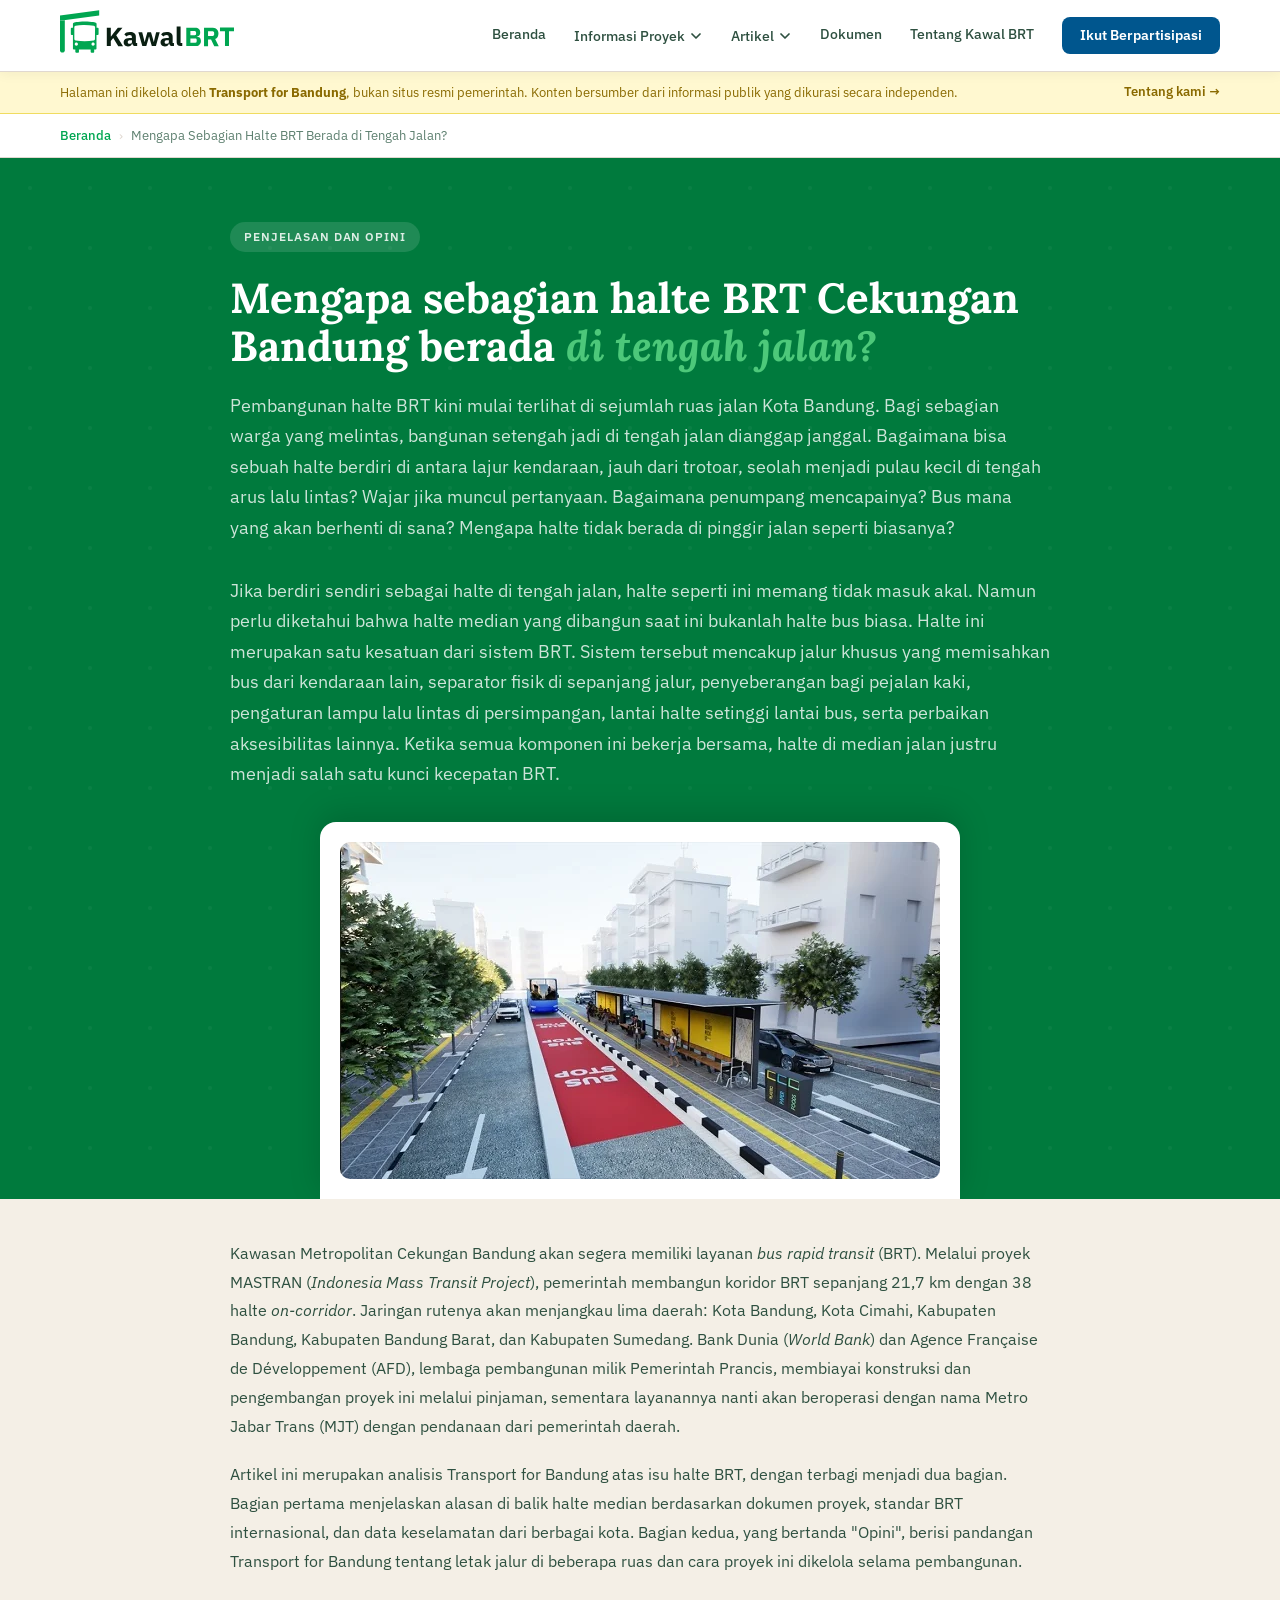
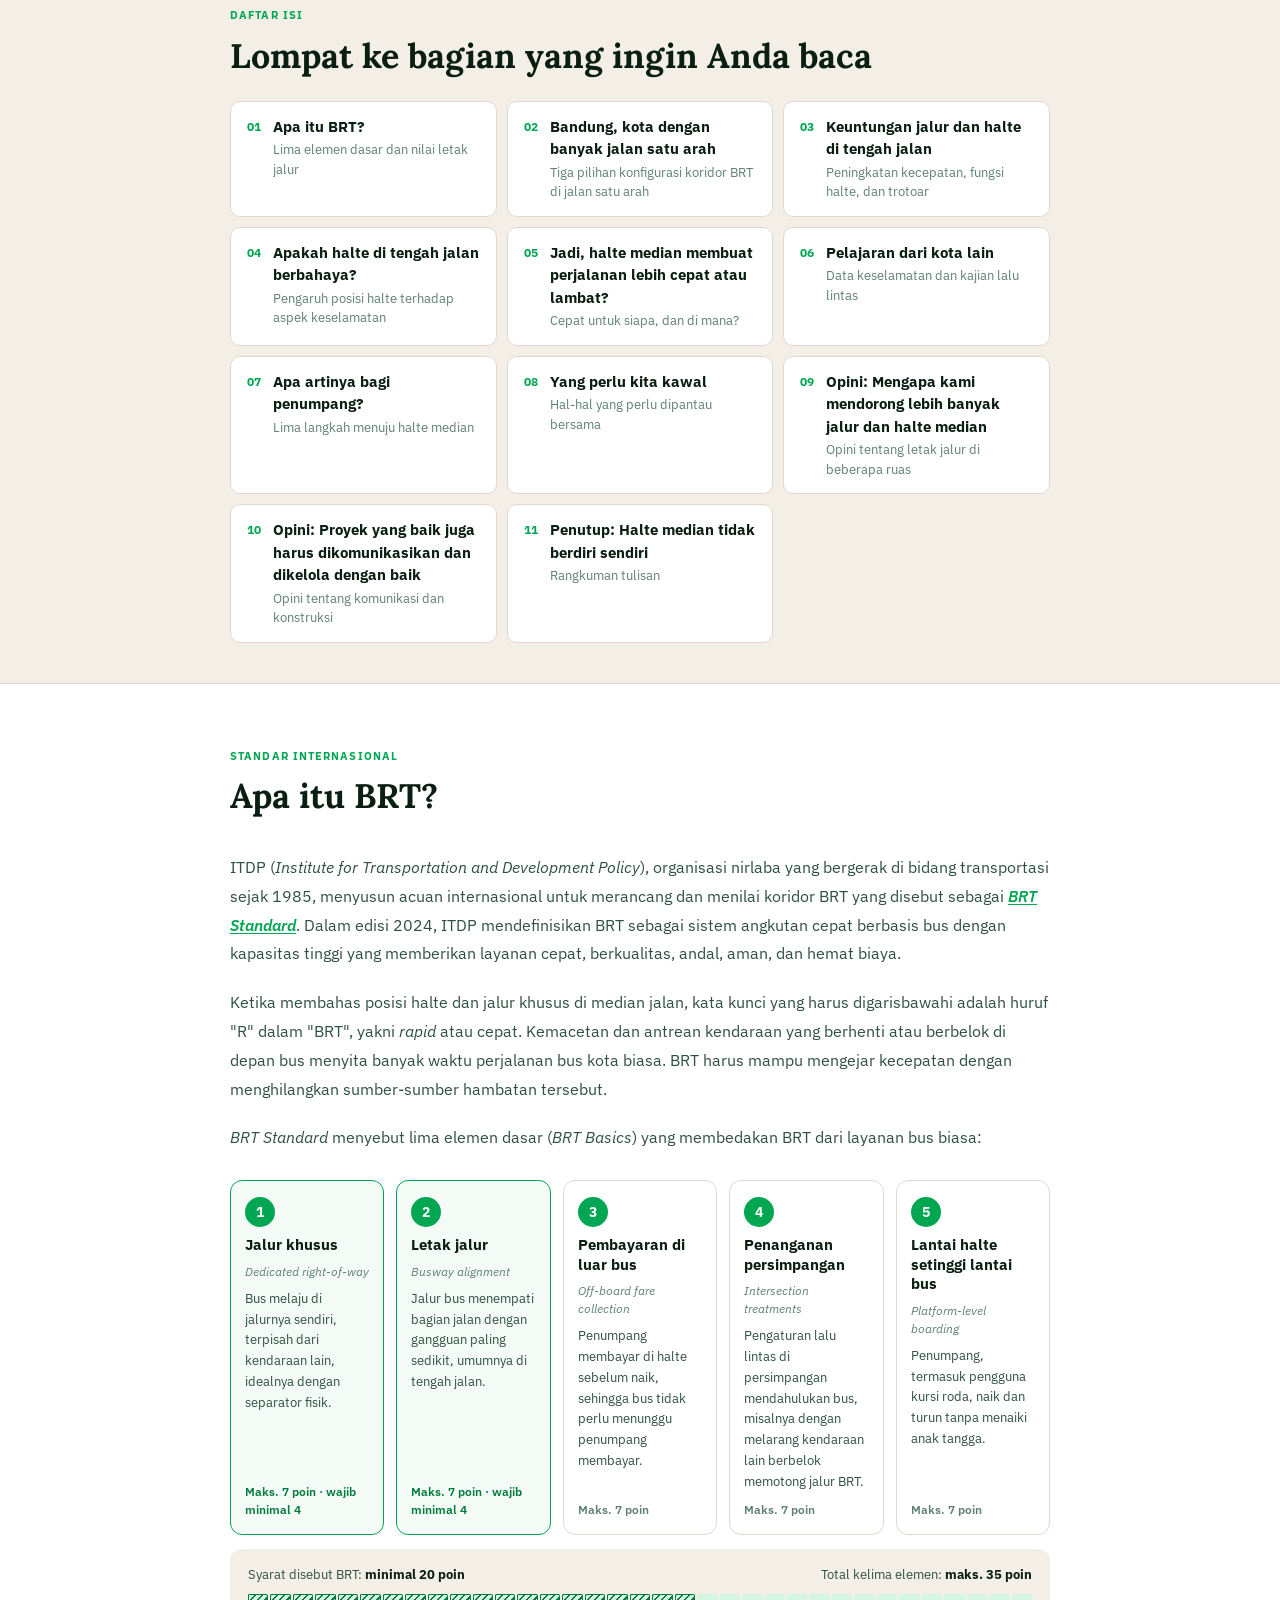
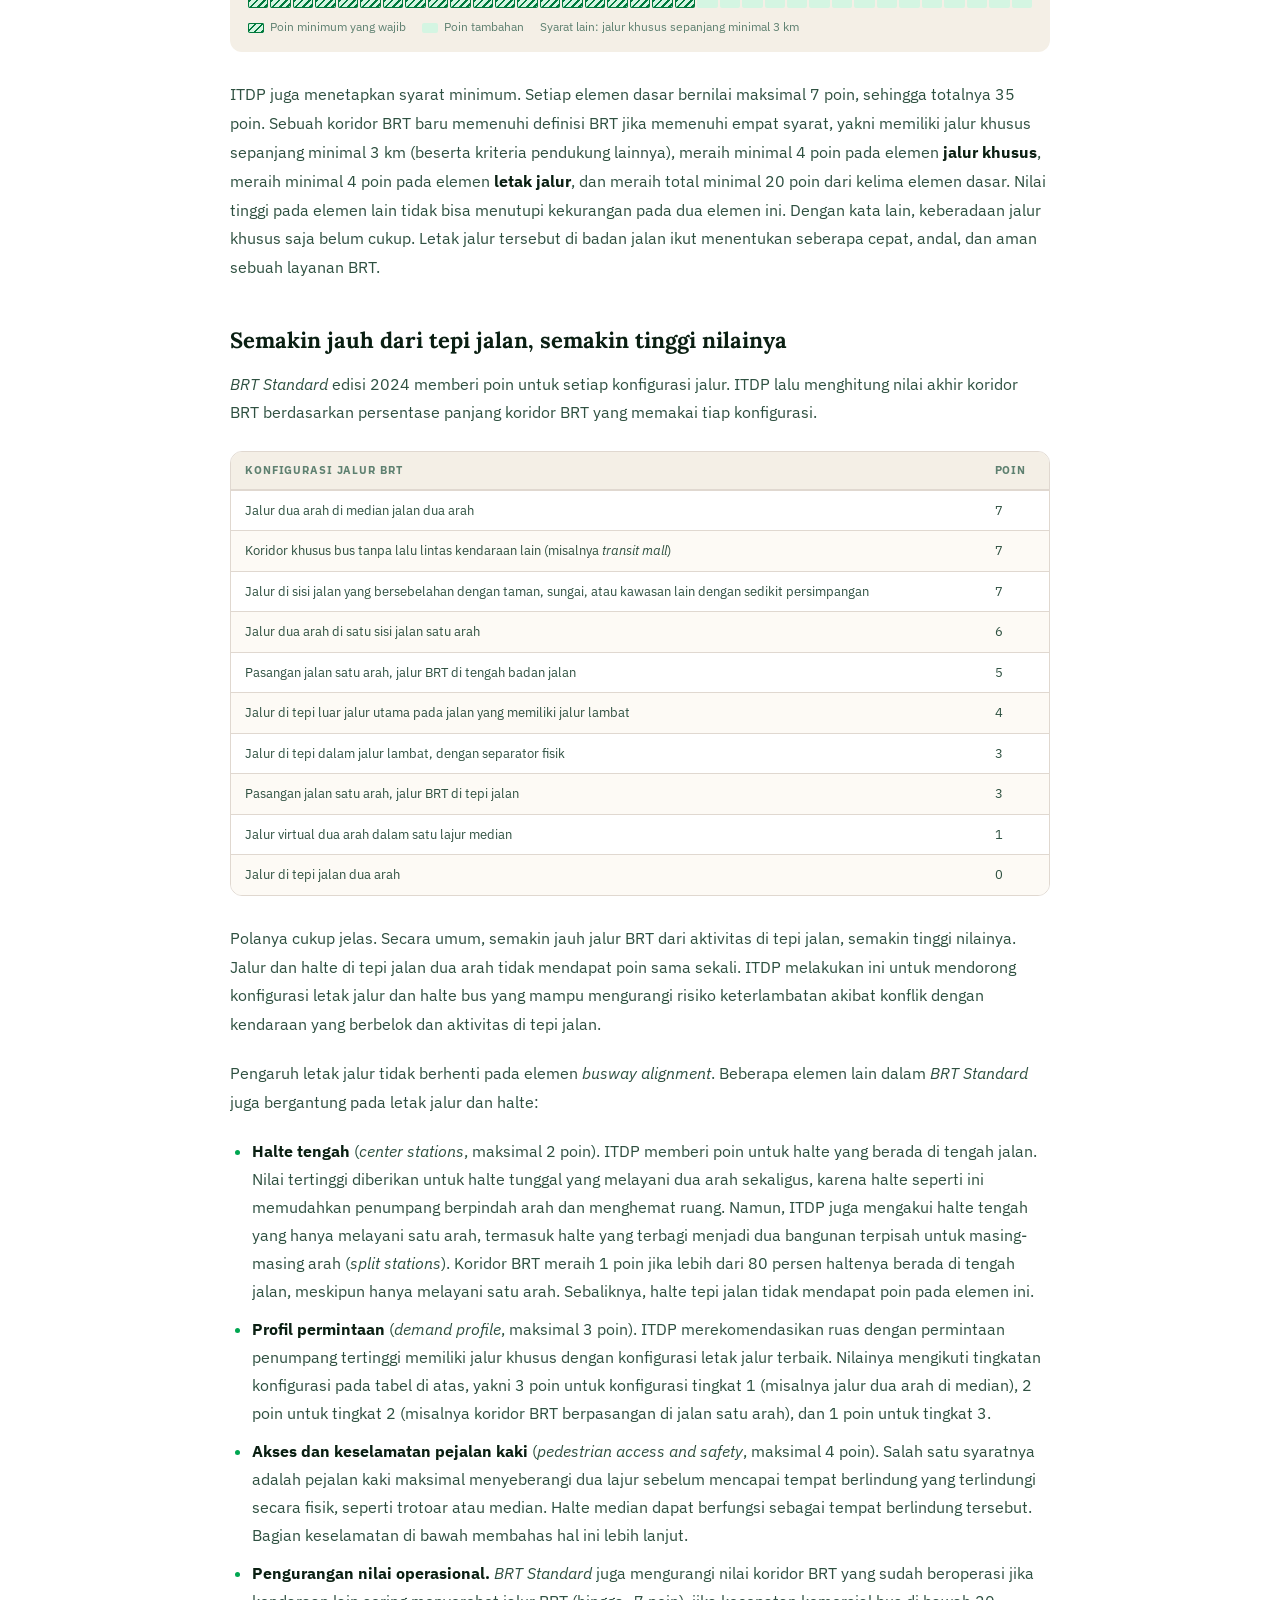
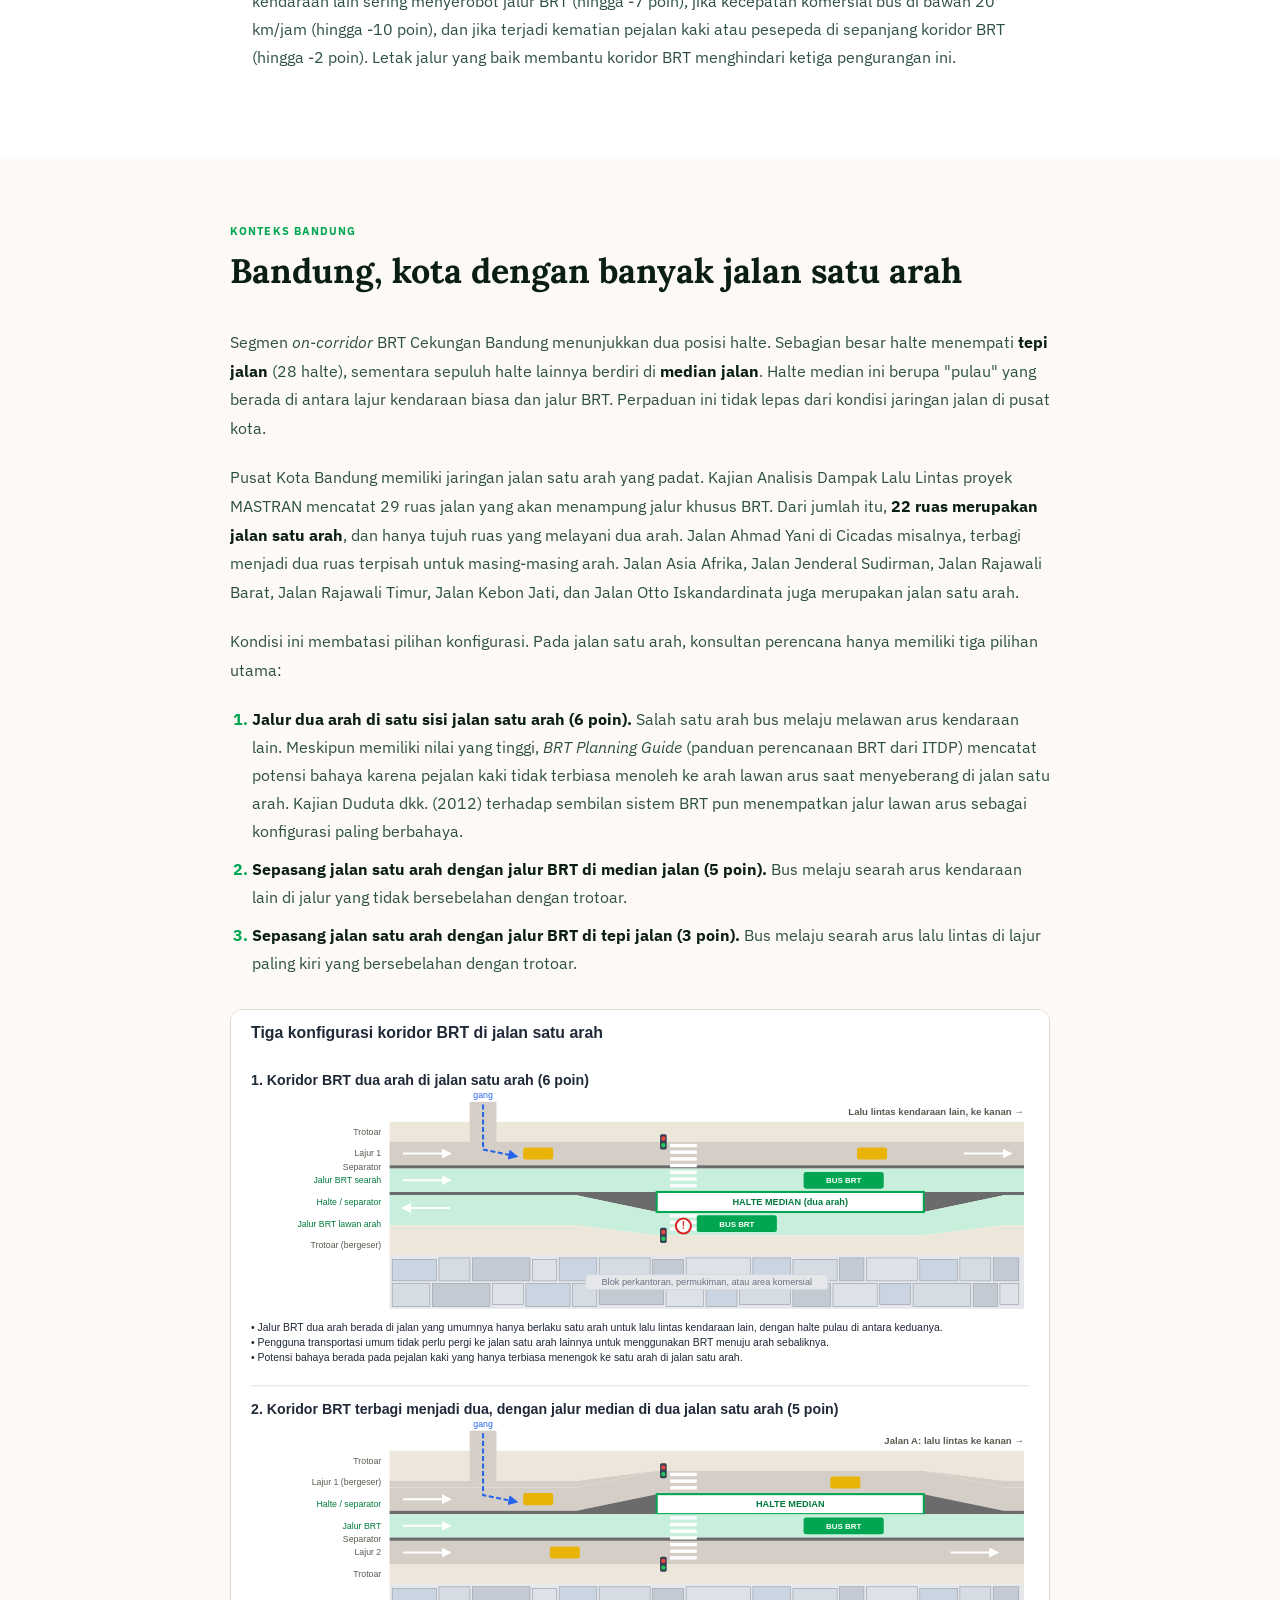
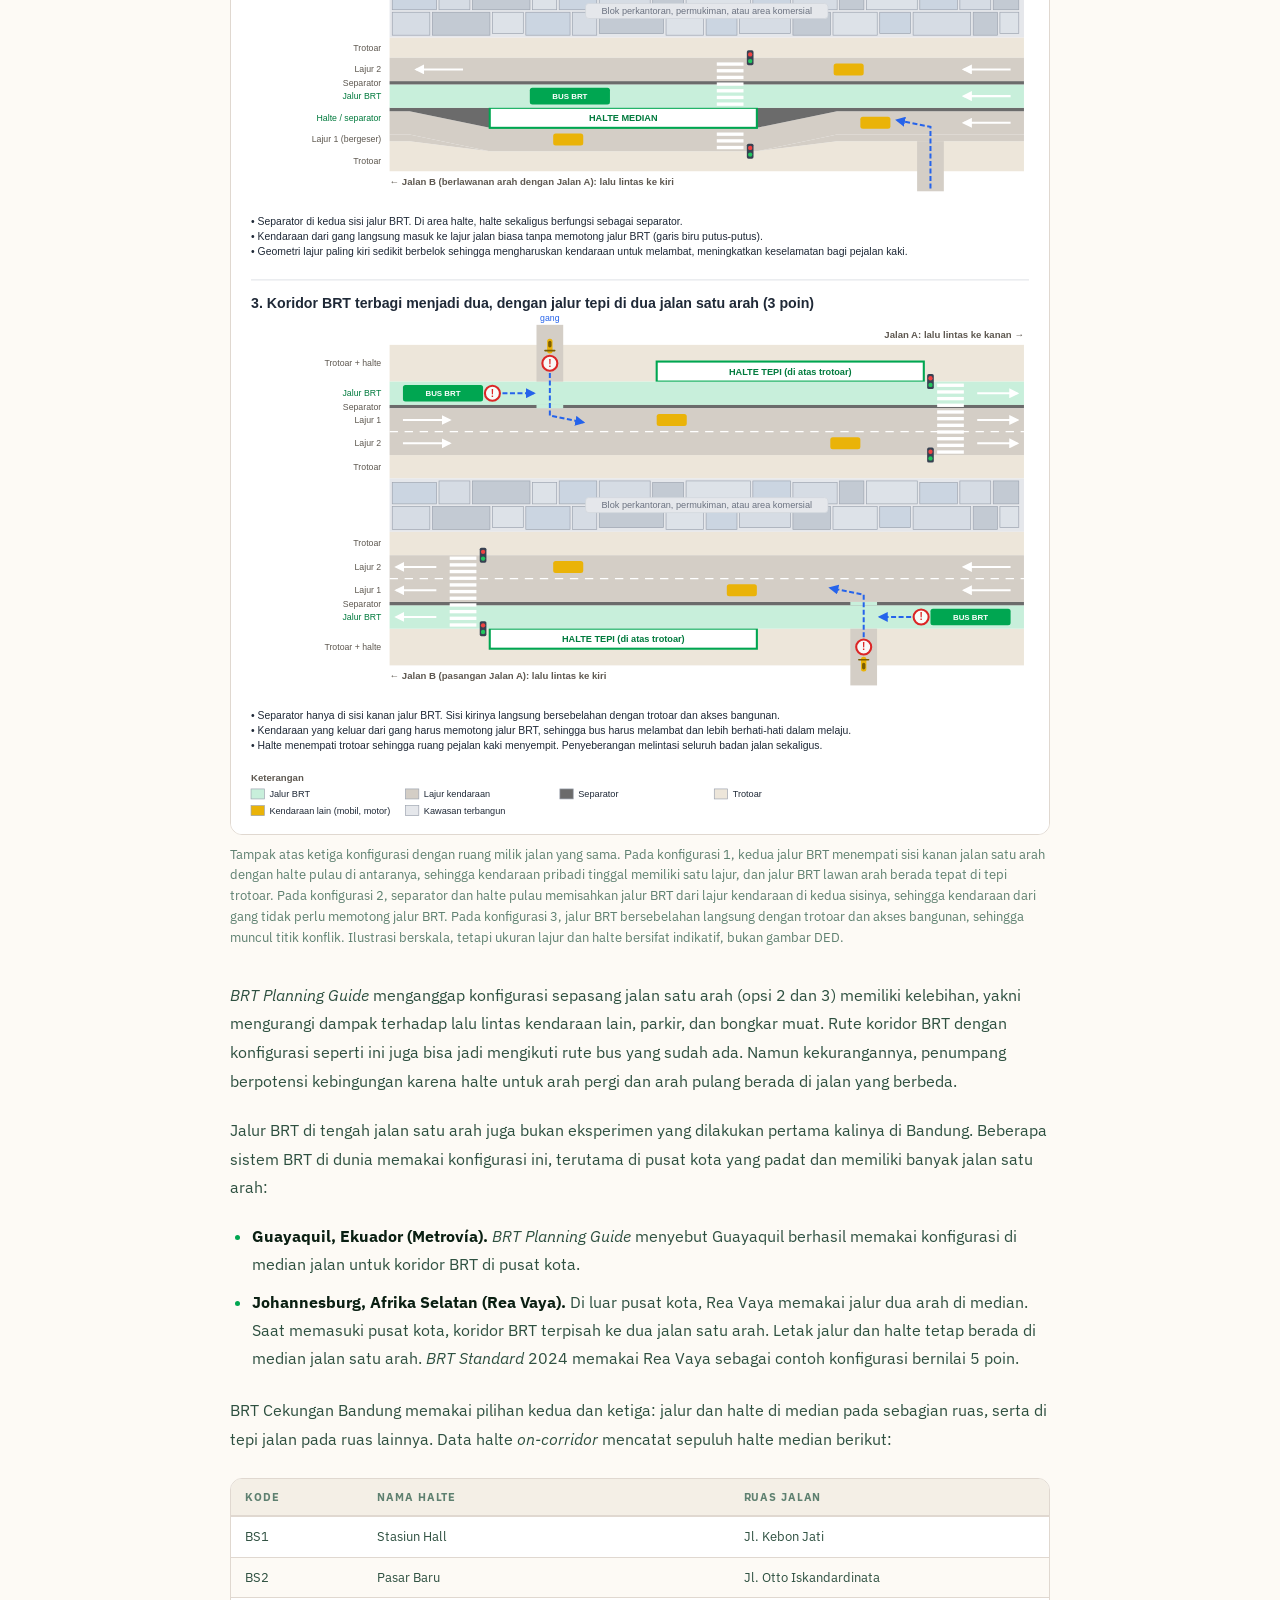
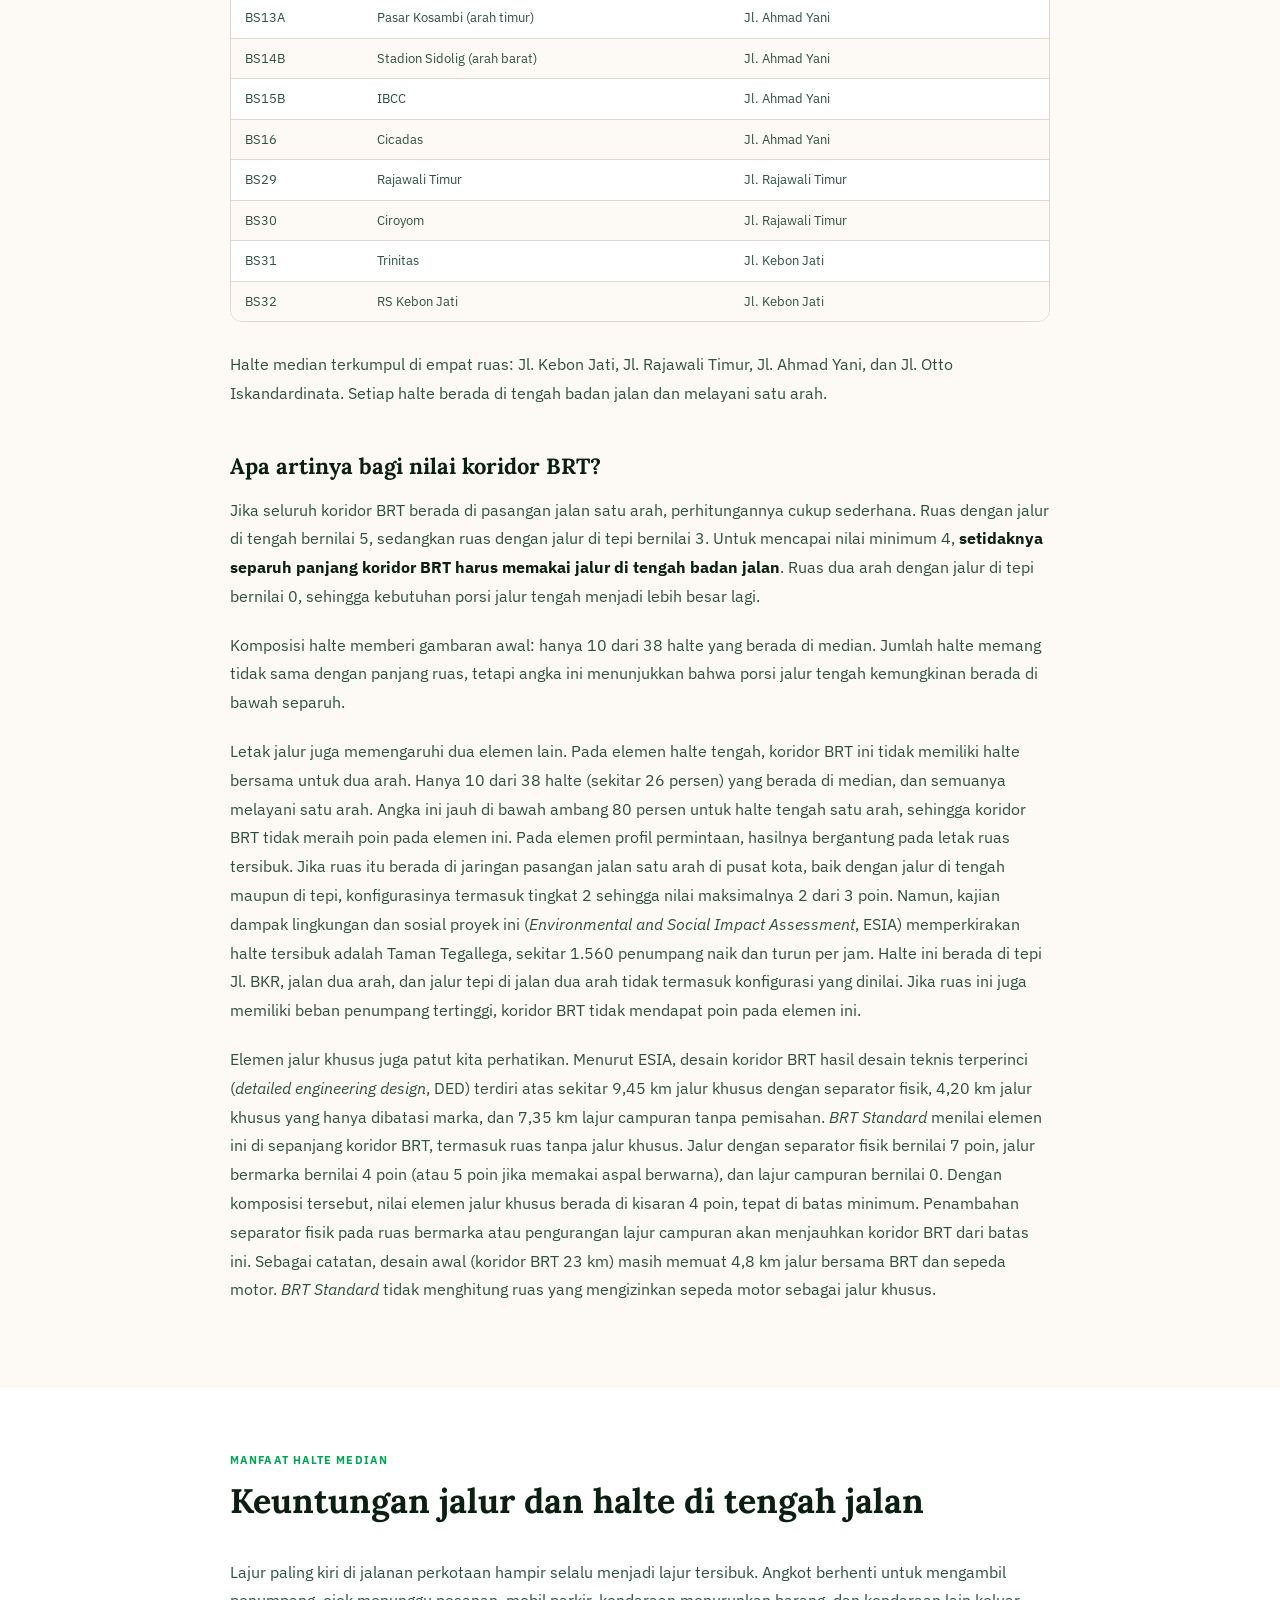
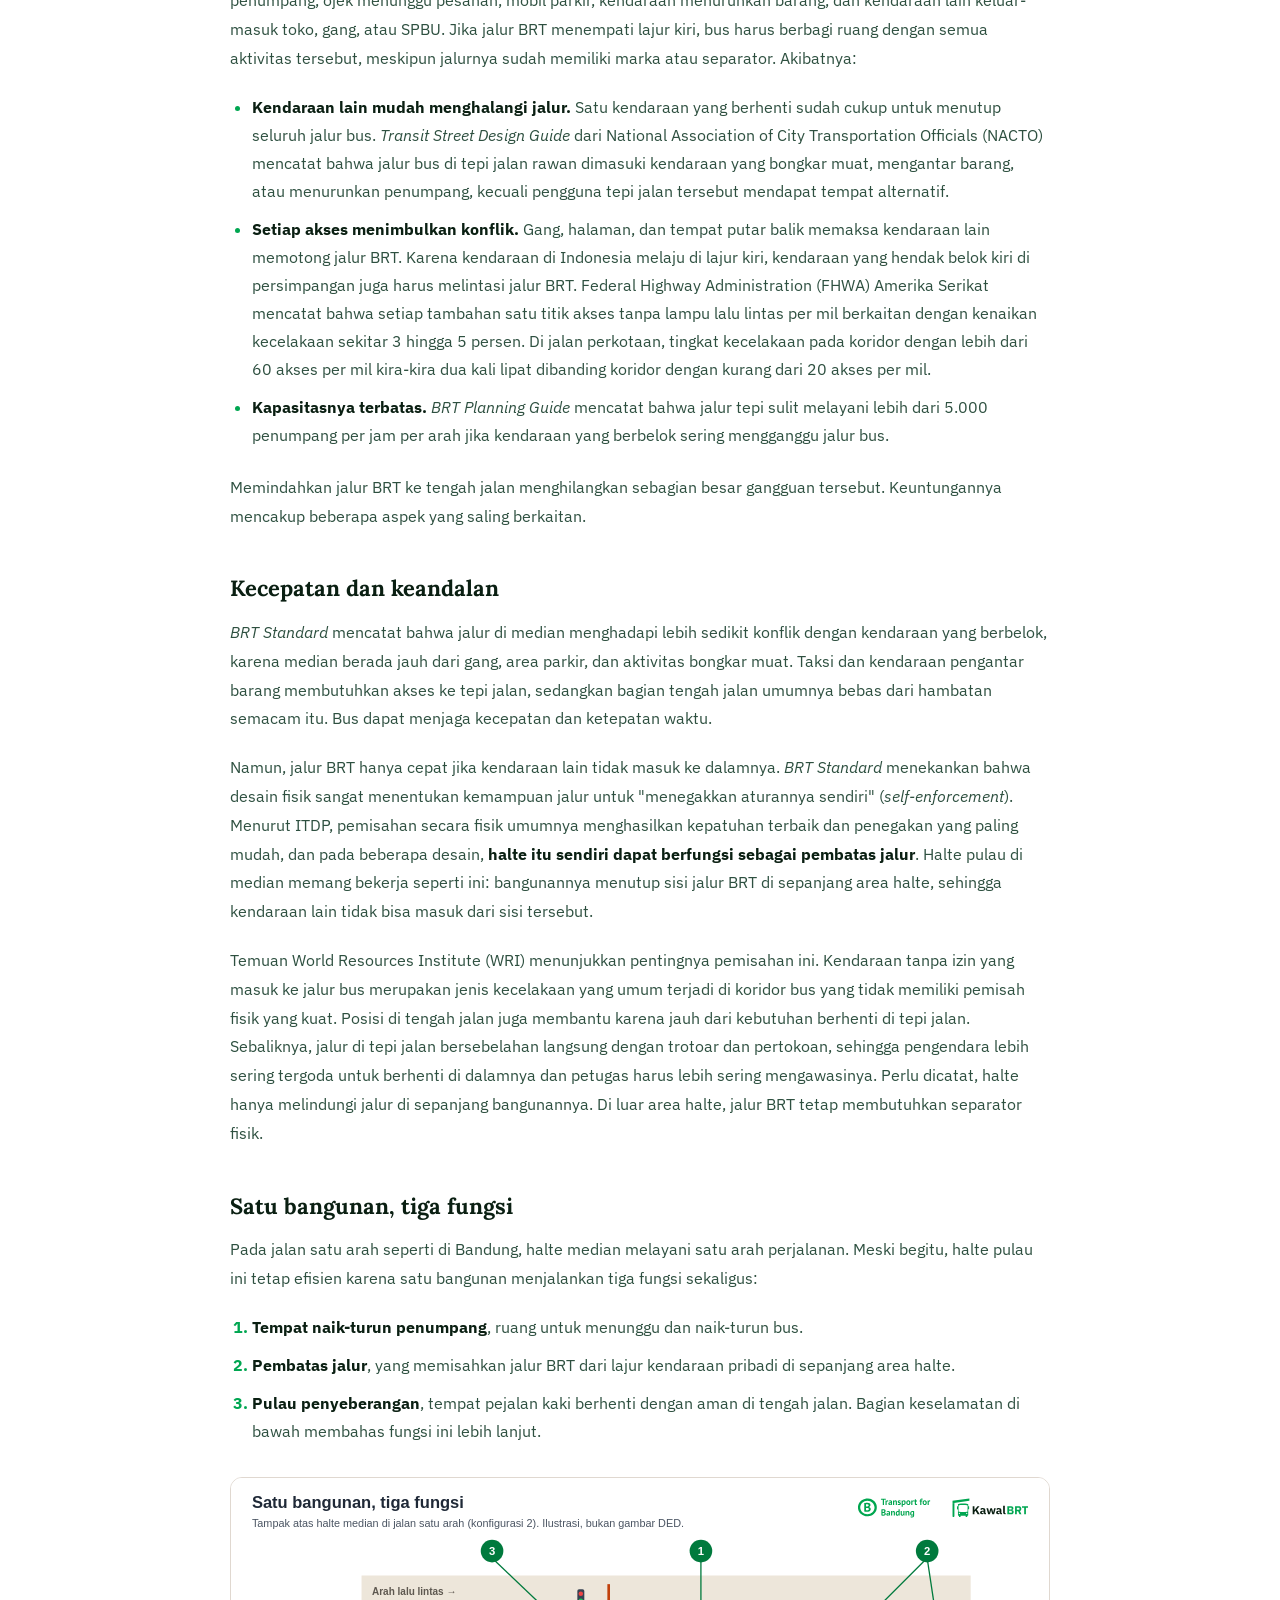
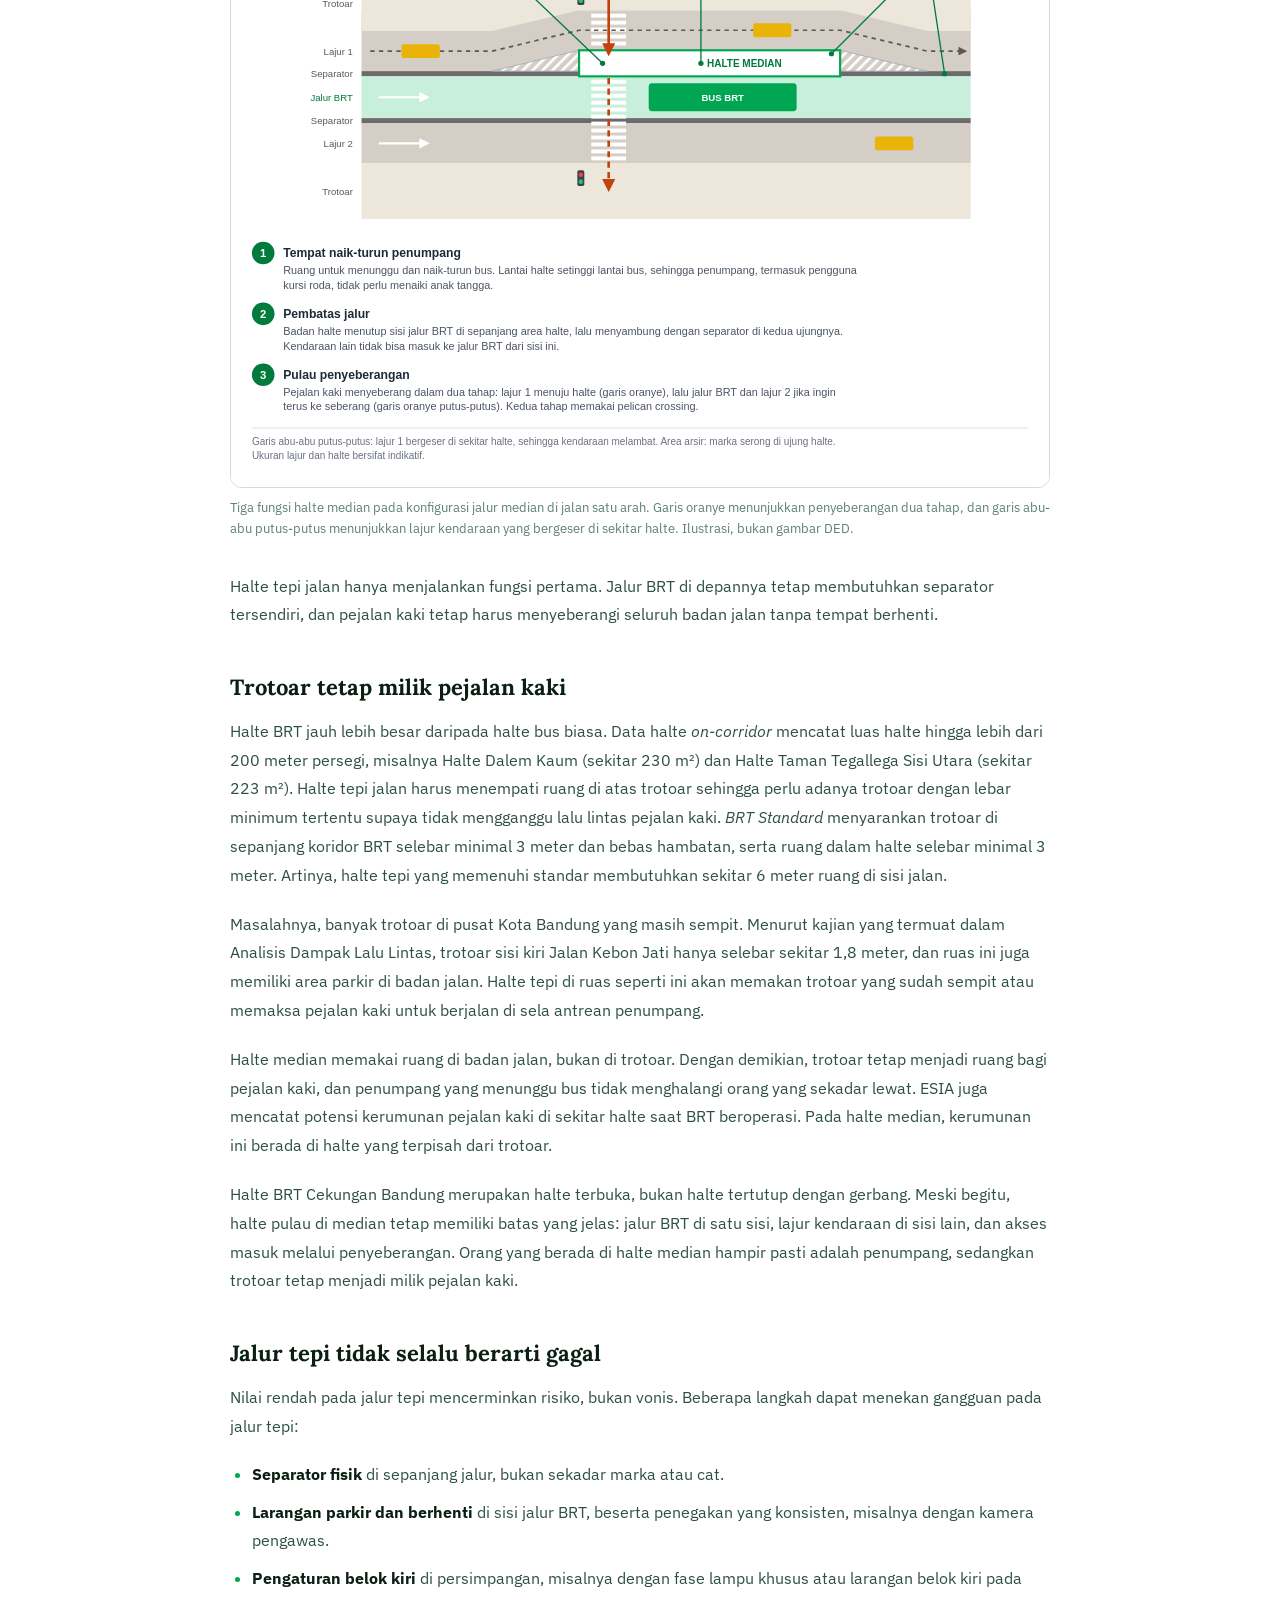
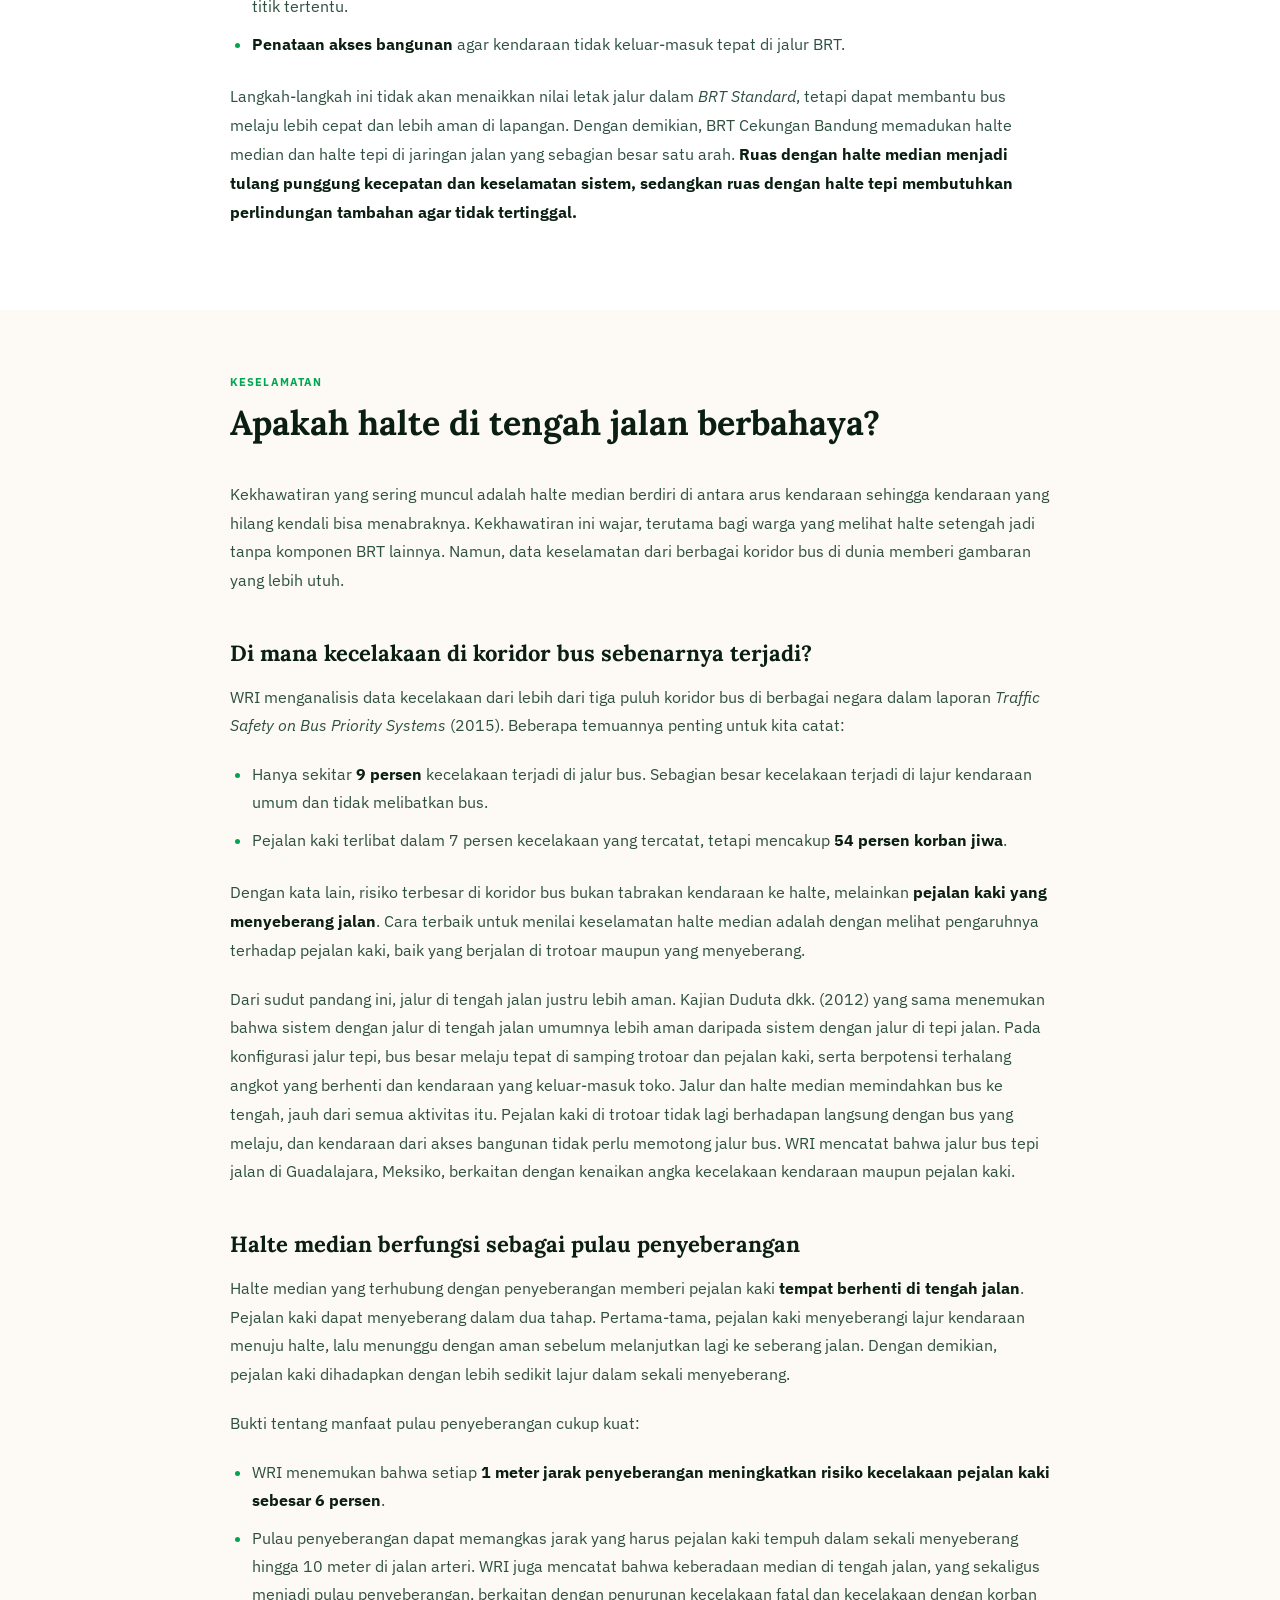
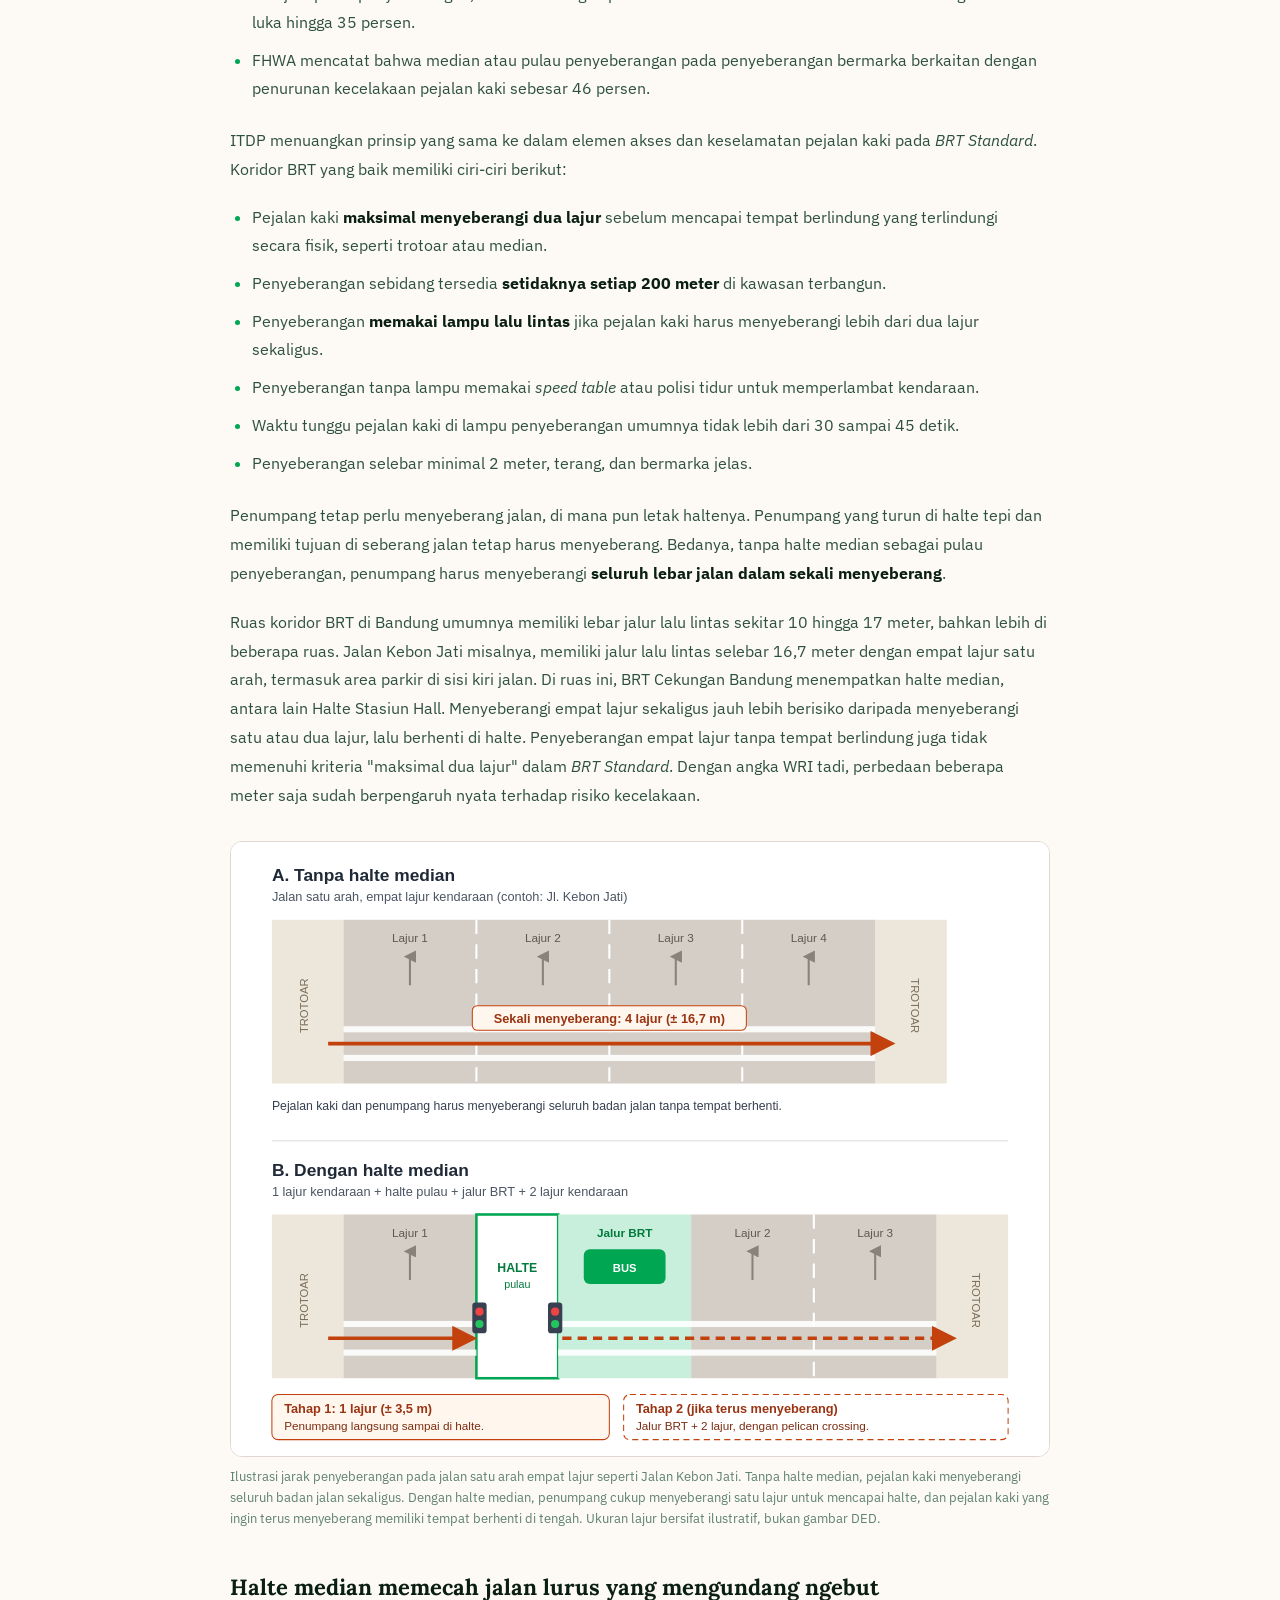
==== brt-halte-median.html @ a54a40a8 "Tambah halaman artikel halte median (disembunyikan) dan aset pendukung - Halaman brt-halte-median.ht" ====
<!DOCTYPE html>
<html lang="id">

<head>
  <meta charset="UTF-8">
  <meta name="viewport" content="width=device-width, initial-scale=1.0">
  <title>Mengapa Sebagian Halte BRT Berada di Tengah Jalan? — Kawal BRT</title>
  <meta name="description"
    content="Mengapa sebagian halte BRT Cekungan Bandung dibangun di median jalan? Penjelasan letak jalur menurut BRT Standard ITDP, keselamatan pejalan kaki, kasus jalan satu arah di Bandung, dan opini Transport for Bandung.">
  <meta name="author" content="Transport for Bandung">
  <meta name="keywords" content="brt, halte median, letak jalur, busway alignment, cekungan bandung, metro jabar trans, keselamatan pejalan kaki, pelican crossing">
  <link rel="canonical" href="https://kawalbrt.transportforbandung.org/brt-halte-median.html">
  <meta name="robots" content="noindex, nofollow"><!-- DISEMBUNYIKAN: kembalikan ke "index, follow" saat terbit -->
  <meta name="theme-color" content="#f7f2e7">

  <meta property="og:title" content="Mengapa Sebagian Halte BRT Berada di Tengah Jalan? — Kawal BRT">
  <meta property="og:description" content="Mengapa sebagian halte BRT Cekungan Bandung dibangun di median jalan? Penjelasan letak jalur menurut BRT Standard ITDP, keselamatan pejalan kaki, kasus jalan satu arah di Bandung, dan opini Transport for Bandung.">
  <meta property="og:type" content="article">
  <meta property="og:url" content="https://kawalbrt.transportforbandung.org/brt-halte-median.html">
  <meta property="og:image" content="https://kawalbrt.transportforbandung.org/assets/kawalbrt-logo-banner.png">
  <meta property="og:image:width" content="1200">
  <meta property="og:image:height" content="630">
  <meta property="og:image:alt" content="Logo Kawal BRT">
  <meta property="og:site_name" content="Kawal BRT">
  <meta property="og:locale" content="id_ID">

  <meta name="twitter:card" content="summary_large_image">
  <meta name="twitter:title" content="Mengapa Sebagian Halte BRT Berada di Tengah Jalan? — Kawal BRT">
  <meta name="twitter:description" content="Mengapa sebagian halte BRT Cekungan Bandung dibangun di median jalan? Penjelasan letak jalur menurut BRT Standard ITDP, keselamatan pejalan kaki, kasus jalan satu arah di Bandung, dan opini Transport for Bandung.">
  <meta name="twitter:image" content="https://kawalbrt.transportforbandung.org/assets/kawalbrt-logo-banner.png">
  <meta name="twitter:image:alt" content="Logo Kawal BRT">
  <meta name="twitter:site" content="@tf_bandung">
  <meta name="twitter:creator" content="@tf_bandung">

  <link rel="icon" href="assets/kawalbrt-logo-thumbnail.svg">
  <link rel="preconnect" href="https://fonts.googleapis.com">
  <link rel="preconnect" href="https://fonts.gstatic.com" crossorigin>
  <link
    href="https://fonts.googleapis.com/css2?family=IBM+Plex+Sans:ital,wght@0,400;0,500;0,600;0,700;1,400;1,600&family=Lora:ital,wght@0,400;0,600;1,400&display=swap"
    rel="stylesheet">
  <link rel="stylesheet" href="style.css">
</head>
<!-- Google tag (gtag.js) -->
<script async src="https://www.googletagmanager.com/gtag/js?id=G-E4RECYBVH3"></script>
<script>
  window.dataLayer = window.dataLayer || [];
  function gtag(){dataLayer.push(arguments);}
  gtag('js', new Date());

  gtag('config', 'G-E4RECYBVH3');
</script>

<body>

  <!-- ── Header ── -->
  <div data-include="header.html"></div>

  <!-- BREADCRUMB -->
  <div class="breadcrumb">
    <a href="index.html">Beranda</a>
    <span style="color:var(--border-light)">&rsaquo;</span>
    <span>Mengapa Sebagian Halte BRT Berada di Tengah Jalan?</span>
  </div>

  <!-- PAGE HERO -->
  <div class="page-hero has-figure">
    <div class="page-hero-container">
      <div class="page-hero-inner">
        <div class="page-hero-eyebrow">Penjelasan dan Opini</div>
        <h1>Mengapa sebagian halte BRT Cekungan Bandung berada <em>di tengah jalan?</em></h1>
        <p class="page-hero-lead">Pembangunan halte BRT kini mulai terlihat di sejumlah ruas jalan Kota Bandung. Bagi sebagian warga yang melintas, bangunan setengah jadi di tengah jalan dianggap janggal. Bagaimana bisa sebuah halte berdiri di antara lajur kendaraan, jauh dari trotoar, seolah menjadi pulau kecil di tengah arus lalu lintas? Wajar jika muncul pertanyaan. Bagaimana penumpang mencapainya? Bus mana yang akan berhenti di sana? Mengapa halte tidak berada di pinggir jalan seperti biasanya?</p>
        <p class="page-hero-lead">Jika berdiri sendiri sebagai halte di tengah jalan, halte seperti ini memang tidak masuk akal. Namun perlu diketahui bahwa halte median yang dibangun saat ini bukanlah halte bus biasa. Halte ini merupakan satu kesatuan dari sistem BRT. Sistem tersebut mencakup jalur khusus yang memisahkan bus dari kendaraan lain, separator fisik di sepanjang jalur, penyeberangan bagi pejalan kaki, pengaturan lampu lalu lintas di persimpangan, lantai halte setinggi lantai bus, serta perbaikan aksesibilitas lainnya. Ketika semua komponen ini bekerja bersama, halte di median jalan justru menjadi salah satu kunci kecepatan BRT.</p>
      </div>
      <div class="page-hero-figure">
        <img src="assets/oncorridor-type-c-render.webp" width="600" height="337"
          alt="Ilustrasi halte BRT di median jalan, diapit jalur khusus BRT berwarna merah dan lajur kendaraan lain" fetchpriority="high" decoding="async">
      </div>
    </div>
  </div>

  <!-- PENGANTAR + DAFTAR ISI -->
  <section class="toc-section" id="Daftar-Isi" aria-labelledby="toc-title">
    <div class="container article-container">
      <div style="margin-bottom:32px;">
        <p class="article-intro">Kawasan Metropolitan Cekungan Bandung akan segera memiliki layanan <em>bus rapid transit</em> (BRT). Melalui proyek MASTRAN (<em>Indonesia Mass Transit Project</em>), pemerintah membangun koridor BRT sepanjang 21,7 km dengan 38 halte <em>on-corridor</em>. Jaringan rutenya akan menjangkau lima daerah: Kota Bandung, Kota Cimahi, Kabupaten Bandung, Kabupaten Bandung Barat, dan Kabupaten Sumedang. Bank Dunia (<em>World Bank</em>) dan Agence Française de Développement (AFD), lembaga pembangunan milik Pemerintah Prancis, membiayai konstruksi dan pengembangan proyek ini melalui pinjaman, sementara layanannya nanti akan beroperasi dengan nama Metro Jabar Trans (MJT) dengan pendanaan dari pemerintah daerah.</p>
        <p class="article-intro">Artikel ini merupakan analisis Transport for Bandung atas isu halte BRT, dengan terbagi menjadi dua bagian. Bagian pertama menjelaskan alasan di balik halte median berdasarkan dokumen proyek, standar BRT internasional, dan data keselamatan dari berbagai kota. Bagian kedua, yang bertanda "Opini", berisi pandangan Transport for Bandung tentang letak jalur di beberapa ruas dan cara proyek ini dikelola selama pembangunan.</p>
      </div>
      <div class="section-label">Daftar Isi</div>
      <h2 class="section-title" id="toc-title">Lompat ke bagian yang ingin Anda baca</h2>
      <div class="toc-grid">
        <a class="toc-item" href="#apa-itu-brt">
          <span class="toc-num">01</span>
          <span class="toc-text"><span class="toc-name">Apa itu BRT?</span><span class="toc-desc">Lima elemen dasar dan nilai letak jalur</span></span>
        </a>
        <a class="toc-item" href="#kasus-bandung-kota-dengan-banyak-jalan-satu-arah">
          <span class="toc-num">02</span>
          <span class="toc-text"><span class="toc-name">Bandung, kota dengan banyak jalan satu arah</span><span class="toc-desc">Tiga pilihan konfigurasi koridor BRT di jalan satu arah</span></span>
        </a>
        <a class="toc-item" href="#keuntungan-jalur-dan-halte-di-tengah-jalan">
          <span class="toc-num">03</span>
          <span class="toc-text"><span class="toc-name">Keuntungan jalur dan halte di tengah jalan</span><span class="toc-desc">Peningkatan kecepatan, fungsi halte, dan trotoar</span></span>
        </a>
        <a class="toc-item" href="#apakah-halte-di-tengah-jalan-berbahaya">
          <span class="toc-num">04</span>
          <span class="toc-text"><span class="toc-name">Apakah halte di tengah jalan berbahaya?</span><span class="toc-desc">Pengaruh posisi halte terhadap aspek keselamatan</span></span>
        </a>
        <a class="toc-item" href="#jadi-halte-median-membuat-perjalanan-lebih-cepat-atau-lambat">
          <span class="toc-num">05</span>
          <span class="toc-text"><span class="toc-name">Jadi, halte median membuat perjalanan lebih cepat atau lambat?</span><span class="toc-desc">Cepat untuk siapa, dan di mana?</span></span>
        </a>
        <a class="toc-item" href="#bukti-dari-kota-lain-dan-dari-kajian-bandung-sendiri">
          <span class="toc-num">06</span>
          <span class="toc-text"><span class="toc-name">Pelajaran dari kota lain</span><span class="toc-desc">Data keselamatan dan kajian lalu lintas</span></span>
        </a>
        <a class="toc-item" href="#apa-artinya-bagi-penumpang">
          <span class="toc-num">07</span>
          <span class="toc-text"><span class="toc-name">Apa artinya bagi penumpang?</span><span class="toc-desc">Lima langkah menuju halte median</span></span>
        </a>
        <a class="toc-item" href="#yang-perlu-kita-kawal">
          <span class="toc-num">08</span>
          <span class="toc-text"><span class="toc-name">Yang perlu kita kawal</span><span class="toc-desc">Hal-hal yang perlu dipantau bersama</span></span>
        </a>
        <a class="toc-item" href="#mengapa-kami-mendorong-lebih-banyak-jalur-dan-halte-median">
          <span class="toc-num">09</span>
          <span class="toc-text"><span class="toc-name">Opini: Mengapa kami mendorong lebih banyak jalur dan halte median</span><span class="toc-desc">Opini tentang letak jalur di beberapa ruas</span></span>
        </a>
        <a class="toc-item" href="#proyek-yang-baik-juga-harus-dikomunikasikan-dan-dikelola-dengan-baik">
          <span class="toc-num">10</span>
          <span class="toc-text"><span class="toc-name">Opini: Proyek yang baik juga harus dikomunikasikan dan dikelola dengan baik</span><span class="toc-desc">Opini tentang komunikasi dan konstruksi</span></span>
        </a>
        <a class="toc-item" href="#penutup">
          <span class="toc-num">11</span>
          <span class="toc-text"><span class="toc-name">Penutup: Halte median tidak berdiri sendiri</span><span class="toc-desc">Rangkuman tulisan</span></span>
        </a>
      </div>
    </div>
  </section>


  <section id="apa-itu-brt" class="article-section" style="background:var(--white);">
    <div class="container article-container">
      <div class="section-label">Standar Internasional</div>
      <h2 class="section-title">Apa itu BRT?</h2>
      <p>ITDP (<em>Institute for Transportation and Development Policy</em>), organisasi nirlaba yang bergerak di bidang transportasi sejak 1985, menyusun acuan internasional untuk merancang dan menilai koridor BRT yang disebut sebagai <a href="https://itdp.org/library/standards-and-guides/the-bus-rapid-transit-standard/" target="_blank" rel="noopener"><em>BRT Standard</em></a>. Dalam edisi 2024, ITDP mendefinisikan BRT sebagai sistem angkutan cepat berbasis bus dengan kapasitas tinggi yang memberikan layanan cepat, berkualitas, andal, aman, dan hemat biaya.</p>
      <p>Ketika membahas posisi halte dan jalur khusus di median jalan, kata kunci yang harus digarisbawahi adalah huruf "R" dalam "BRT", yakni <em>rapid</em> atau cepat. Kemacetan dan antrean kendaraan yang berhenti atau berbelok di depan bus menyita banyak waktu perjalanan bus kota biasa. BRT harus mampu mengejar kecepatan dengan menghilangkan sumber-sumber hambatan tersebut.</p>
      <p><em>BRT Standard</em> menyebut lima elemen dasar (<em>BRT Basics</em>) yang membedakan BRT dari layanan bus biasa:</p>
      <div class="brt-basics" role="group" aria-label="Lima elemen dasar BRT dan nilai minimumnya">
        <div class="brt-basics-grid">
          <div class="brt-basic-card is-required">
            <div class="brt-basic-num">1</div>
            <div class="brt-basic-name">Jalur khusus</div>
            <div class="brt-basic-en">Dedicated right-of-way</div>
            <div class="brt-basic-desc">Bus melaju di jalurnya sendiri, terpisah dari kendaraan lain, idealnya dengan separator fisik.</div>
            <div class="brt-basic-meta">Maks. 7 poin &middot; wajib minimal 4</div>
          </div>
          <div class="brt-basic-card is-required">
            <div class="brt-basic-num">2</div>
            <div class="brt-basic-name">Letak jalur</div>
            <div class="brt-basic-en">Busway alignment</div>
            <div class="brt-basic-desc">Jalur bus menempati bagian jalan dengan gangguan paling sedikit, umumnya di tengah jalan.</div>
            <div class="brt-basic-meta">Maks. 7 poin &middot; wajib minimal 4</div>
          </div>
          <div class="brt-basic-card">
            <div class="brt-basic-num">3</div>
            <div class="brt-basic-name">Pembayaran di luar bus</div>
            <div class="brt-basic-en">Off-board fare collection</div>
            <div class="brt-basic-desc">Penumpang membayar di halte sebelum naik, sehingga bus tidak perlu menunggu penumpang membayar.</div>
            <div class="brt-basic-meta">Maks. 7 poin</div>
          </div>
          <div class="brt-basic-card">
            <div class="brt-basic-num">4</div>
            <div class="brt-basic-name">Penanganan persimpangan</div>
            <div class="brt-basic-en">Intersection treatments</div>
            <div class="brt-basic-desc">Pengaturan lalu lintas di persimpangan mendahulukan bus, misalnya dengan melarang kendaraan lain berbelok memotong jalur BRT.</div>
            <div class="brt-basic-meta">Maks. 7 poin</div>
          </div>
          <div class="brt-basic-card">
            <div class="brt-basic-num">5</div>
            <div class="brt-basic-name">Lantai halte setinggi lantai bus</div>
            <div class="brt-basic-en">Platform-level boarding</div>
            <div class="brt-basic-desc">Penumpang, termasuk pengguna kursi roda, naik dan turun tanpa menaiki anak tangga.</div>
            <div class="brt-basic-meta">Maks. 7 poin</div>
          </div>
        </div>
        <div class="brt-basics-total">
          <div class="brt-basics-total-label"><span>Syarat disebut BRT: <strong>minimal 20 poin</strong></span><span>Total kelima elemen: <strong>maks. 35 poin</strong></span></div>
          <div class="brt-basics-bar" role="img" aria-label="Minimal 20 dari 35 poin"><span class="is-min"></span><span class="is-min"></span><span class="is-min"></span><span class="is-min"></span><span class="is-min"></span><span class="is-min"></span><span class="is-min"></span><span class="is-min"></span><span class="is-min"></span><span class="is-min"></span><span class="is-min"></span><span class="is-min"></span><span class="is-min"></span><span class="is-min"></span><span class="is-min"></span><span class="is-min"></span><span class="is-min"></span><span class="is-min"></span><span class="is-min"></span><span class="is-min"></span><span></span><span></span><span></span><span></span><span></span><span></span><span></span><span></span><span></span><span></span><span></span><span></span><span></span><span></span><span></span></div>
          <div class="brt-basics-legend"><span><i class="is-min"></i>Poin minimum yang wajib</span><span><i></i>Poin tambahan</span><span>Syarat lain: jalur khusus sepanjang minimal 3 km</span></div>
        </div>
      </div>
      <p>ITDP juga menetapkan syarat minimum. Setiap elemen dasar bernilai maksimal 7 poin, sehingga totalnya 35 poin. Sebuah koridor BRT baru memenuhi definisi BRT jika memenuhi empat syarat, yakni memiliki jalur khusus sepanjang minimal 3 km (beserta kriteria pendukung lainnya), meraih minimal 4 poin pada elemen <strong>jalur khusus</strong>, meraih minimal 4 poin pada elemen <strong>letak jalur</strong>, dan meraih total minimal 20 poin dari kelima elemen dasar. Nilai tinggi pada elemen lain tidak bisa menutupi kekurangan pada dua elemen ini. Dengan kata lain, keberadaan jalur khusus saja belum cukup. Letak jalur tersebut di badan jalan ikut menentukan seberapa cepat, andal, dan aman sebuah layanan BRT.</p>
      <h3 class="article-subtitle" id="semakin-jauh-dari-tepi-jalan-semakin-tinggi-nilainya">Semakin jauh dari tepi jalan, semakin tinggi nilainya</h3>
      <p><em>BRT Standard</em> edisi 2024 memberi poin untuk setiap konfigurasi jalur. ITDP lalu menghitung nilai akhir koridor BRT berdasarkan persentase panjang koridor BRT yang memakai tiap konfigurasi.</p>
      <div class="article-table">
        <table class="los-table">
          <thead><tr><th>Konfigurasi jalur BRT</th><th>Poin</th></tr></thead>
          <tbody>
            <tr><td>Jalur dua arah di median jalan dua arah</td><td>7</td></tr>
            <tr><td>Koridor khusus bus tanpa lalu lintas kendaraan lain (misalnya <em>transit mall</em>)</td><td>7</td></tr>
            <tr><td>Jalur di sisi jalan yang bersebelahan dengan taman, sungai, atau kawasan lain dengan sedikit persimpangan</td><td>7</td></tr>
            <tr><td>Jalur dua arah di satu sisi jalan satu arah</td><td>6</td></tr>
            <tr><td>Pasangan jalan satu arah, jalur BRT di tengah badan jalan</td><td>5</td></tr>
            <tr><td>Jalur di tepi luar jalur utama pada jalan yang memiliki jalur lambat</td><td>4</td></tr>
            <tr><td>Jalur di tepi dalam jalur lambat, dengan separator fisik</td><td>3</td></tr>
            <tr><td>Pasangan jalan satu arah, jalur BRT di tepi jalan</td><td>3</td></tr>
            <tr><td>Jalur virtual dua arah dalam satu lajur median</td><td>1</td></tr>
            <tr><td>Jalur di tepi jalan dua arah</td><td>0</td></tr>
          </tbody>
        </table>
      </div>
      <p>Polanya cukup jelas. Secara umum, semakin jauh jalur BRT dari aktivitas di tepi jalan, semakin tinggi nilainya. Jalur dan halte di tepi jalan dua arah tidak mendapat poin sama sekali. ITDP melakukan ini untuk mendorong konfigurasi letak jalur dan halte bus yang mampu mengurangi risiko keterlambatan akibat konflik dengan kendaraan yang berbelok dan aktivitas di tepi jalan.</p>
      <p>Pengaruh letak jalur tidak berhenti pada elemen <em>busway alignment</em>. Beberapa elemen lain dalam <em>BRT Standard</em> juga bergantung pada letak jalur dan halte:</p>
      <ul class="article-list">
        <li><strong>Halte tengah</strong> (<em>center stations</em>, maksimal 2 poin). ITDP memberi poin untuk halte yang berada di tengah jalan. Nilai tertinggi diberikan untuk halte tunggal yang melayani dua arah sekaligus, karena halte seperti ini memudahkan penumpang berpindah arah dan menghemat ruang. Namun, ITDP juga mengakui halte tengah yang hanya melayani satu arah, termasuk halte yang terbagi menjadi dua bangunan terpisah untuk masing-masing arah (<em>split stations</em>). Koridor BRT meraih 1 poin jika lebih dari 80 persen haltenya berada di tengah jalan, meskipun hanya melayani satu arah. Sebaliknya, halte tepi jalan tidak mendapat poin pada elemen ini.</li>
        <li><strong>Profil permintaan</strong> (<em>demand profile</em>, maksimal 3 poin). ITDP merekomendasikan ruas dengan permintaan penumpang tertinggi memiliki jalur khusus dengan konfigurasi letak jalur terbaik. Nilainya mengikuti tingkatan konfigurasi pada tabel di atas, yakni 3 poin untuk konfigurasi tingkat 1 (misalnya jalur dua arah di median), 2 poin untuk tingkat 2 (misalnya koridor BRT berpasangan di jalan satu arah), dan 1 poin untuk tingkat 3.</li>
        <li><strong>Akses dan keselamatan pejalan kaki</strong> (<em>pedestrian access and safety</em>, maksimal 4 poin). Salah satu syaratnya adalah pejalan kaki maksimal menyeberangi dua lajur sebelum mencapai tempat berlindung yang terlindungi secara fisik, seperti trotoar atau median. Halte median dapat berfungsi sebagai tempat berlindung tersebut. Bagian keselamatan di bawah membahas hal ini lebih lanjut.</li>
        <li><strong>Pengurangan nilai operasional.</strong> <em>BRT Standard</em> juga mengurangi nilai koridor BRT yang sudah beroperasi jika kendaraan lain sering menyerobot jalur BRT (hingga -7 poin), jika kecepatan komersial bus di bawah 20 km/jam (hingga -10 poin), dan jika terjadi kematian pejalan kaki atau pesepeda di sepanjang koridor BRT (hingga -2 poin). Letak jalur yang baik membantu koridor BRT menghindari ketiga pengurangan ini.</li>
      </ul>
    </div>
  </section>

  <section id="kasus-bandung-kota-dengan-banyak-jalan-satu-arah" class="article-section" style="background:var(--warm-cream);">
    <div class="container article-container">
      <div class="section-label">Konteks Bandung</div>
      <h2 class="section-title">Bandung, kota dengan banyak jalan satu arah</h2>
      <p>Segmen <em>on-corridor</em> BRT Cekungan Bandung menunjukkan dua posisi halte. Sebagian besar halte menempati <strong>tepi jalan</strong> (28 halte), sementara sepuluh halte lainnya berdiri di <strong>median jalan</strong>. Halte median ini berupa "pulau" yang berada di antara lajur kendaraan biasa dan jalur BRT. Perpaduan ini tidak lepas dari kondisi jaringan jalan di pusat kota.</p>
      <p>Pusat Kota Bandung memiliki jaringan jalan satu arah yang padat. Kajian Analisis Dampak Lalu Lintas proyek MASTRAN mencatat 29 ruas jalan yang akan menampung jalur khusus BRT. Dari jumlah itu, <strong>22 ruas merupakan jalan satu arah</strong>, dan hanya tujuh ruas yang melayani dua arah. Jalan Ahmad Yani di Cicadas misalnya, terbagi menjadi dua ruas terpisah untuk masing-masing arah. Jalan Asia Afrika, Jalan Jenderal Sudirman, Jalan Rajawali Barat, Jalan Rajawali Timur, Jalan Kebon Jati, dan Jalan Otto Iskandardinata juga merupakan jalan satu arah.</p>
      <p>Kondisi ini membatasi pilihan konfigurasi. Pada jalan satu arah, konsultan perencana hanya memiliki tiga pilihan utama:</p>
      <ol class="article-list">
        <li><strong>Jalur dua arah di satu sisi jalan satu arah (6 poin).</strong> Salah satu arah bus melaju melawan arus kendaraan lain. Meskipun memiliki nilai yang tinggi, <em>BRT Planning Guide</em> (panduan perencanaan BRT dari ITDP) mencatat potensi bahaya karena pejalan kaki tidak terbiasa menoleh ke arah lawan arus saat menyeberang di jalan satu arah. Kajian Duduta dkk. (2012) terhadap sembilan sistem BRT pun menempatkan jalur lawan arus sebagai konfigurasi paling berbahaya.</li>
        <li><strong>Sepasang jalan satu arah dengan jalur BRT di median jalan (5 poin).</strong> Bus melaju searah arus kendaraan lain di jalur yang tidak bersebelahan dengan trotoar.</li>
        <li><strong>Sepasang jalan satu arah dengan jalur BRT di tepi jalan (3 poin).</strong> Bus melaju searah arus lalu lintas di lajur paling kiri yang bersebelahan dengan trotoar.</li>
      </ol>
      <figure class="article-figure">
        <img src="assets/svg/gambar-konfigurasi-jalan-satu-arah.svg" alt="Tampak atas tiga konfigurasi BRT pada jalan satu arah, lengkap dengan halte, separator, penyeberangan, dan akses gang" loading="lazy" decoding="async">
        <figcaption>Tampak atas ketiga konfigurasi dengan ruang milik jalan yang sama. Pada konfigurasi 1, kedua jalur BRT menempati sisi kanan jalan satu arah dengan halte pulau di antaranya, sehingga kendaraan pribadi tinggal memiliki satu lajur, dan jalur BRT lawan arah berada tepat di tepi trotoar. Pada konfigurasi 2, separator dan halte pulau memisahkan jalur BRT dari lajur kendaraan di kedua sisinya, sehingga kendaraan dari gang tidak perlu memotong jalur BRT. Pada konfigurasi 3, jalur BRT bersebelahan langsung dengan trotoar dan akses bangunan, sehingga muncul titik konflik. Ilustrasi berskala, tetapi ukuran lajur dan halte bersifat indikatif, bukan gambar DED.</figcaption>
      </figure>
      <p><em>BRT Planning Guide</em> menganggap konfigurasi sepasang jalan satu arah (opsi 2 dan 3) memiliki kelebihan, yakni mengurangi dampak terhadap lalu lintas kendaraan lain, parkir, dan bongkar muat. Rute koridor BRT dengan konfigurasi seperti ini juga bisa jadi mengikuti rute bus yang sudah ada. Namun kekurangannya, penumpang berpotensi kebingungan karena halte untuk arah pergi dan arah pulang berada di jalan yang berbeda.</p>
      <p>Jalur BRT di tengah jalan satu arah juga bukan eksperimen yang dilakukan pertama kalinya di Bandung. Beberapa sistem BRT di dunia memakai konfigurasi ini, terutama di pusat kota yang padat dan memiliki banyak jalan satu arah:</p>
      <ul class="article-list">
        <li><strong>Guayaquil, Ekuador (Metrovía).</strong> <em>BRT Planning Guide</em> menyebut Guayaquil berhasil memakai konfigurasi di median jalan untuk koridor BRT di pusat kota.</li>
        <li><strong>Johannesburg, Afrika Selatan (Rea Vaya).</strong> Di luar pusat kota, Rea Vaya memakai jalur dua arah di median. Saat memasuki pusat kota, koridor BRT terpisah ke dua jalan satu arah. Letak jalur dan halte tetap berada di median jalan satu arah. <em>BRT Standard</em> 2024 memakai Rea Vaya sebagai contoh konfigurasi bernilai 5 poin.</li>
      </ul>
      <p>BRT Cekungan Bandung memakai pilihan kedua dan ketiga: jalur dan halte di median pada sebagian ruas, serta di tepi jalan pada ruas lainnya. Data halte <em>on-corridor</em> mencatat sepuluh halte median berikut:</p>
      <div class="article-table">
        <table class="los-table">
          <thead><tr><th>Kode</th><th>Nama halte</th><th>Ruas jalan</th></tr></thead>
          <tbody>
            <tr><td>BS1</td><td>Stasiun Hall</td><td>Jl. Kebon Jati</td></tr>
            <tr><td>BS2</td><td>Pasar Baru</td><td>Jl. Otto Iskandardinata</td></tr>
            <tr><td>BS13A</td><td>Pasar Kosambi (arah timur)</td><td>Jl. Ahmad Yani</td></tr>
            <tr><td>BS14B</td><td>Stadion Sidolig (arah barat)</td><td>Jl. Ahmad Yani</td></tr>
            <tr><td>BS15B</td><td>IBCC</td><td>Jl. Ahmad Yani</td></tr>
            <tr><td>BS16</td><td>Cicadas</td><td>Jl. Ahmad Yani</td></tr>
            <tr><td>BS29</td><td>Rajawali Timur</td><td>Jl. Rajawali Timur</td></tr>
            <tr><td>BS30</td><td>Ciroyom</td><td>Jl. Rajawali Timur</td></tr>
            <tr><td>BS31</td><td>Trinitas</td><td>Jl. Kebon Jati</td></tr>
            <tr><td>BS32</td><td>RS Kebon Jati</td><td>Jl. Kebon Jati</td></tr>
          </tbody>
        </table>
      </div>
      <p>Halte median terkumpul di empat ruas: Jl. Kebon Jati, Jl. Rajawali Timur, Jl. Ahmad Yani, dan Jl. Otto Iskandardinata. Setiap halte berada di tengah badan jalan dan melayani satu arah.</p>
      <h3 class="article-subtitle" id="apa-artinya-bagi-nilai-koridor-brt">Apa artinya bagi nilai koridor BRT?</h3>
      <p>Jika seluruh koridor BRT berada di pasangan jalan satu arah, perhitungannya cukup sederhana. Ruas dengan jalur di tengah bernilai 5, sedangkan ruas dengan jalur di tepi bernilai 3. Untuk mencapai nilai minimum 4, <strong>setidaknya separuh panjang koridor BRT harus memakai jalur di tengah badan jalan</strong>. Ruas dua arah dengan jalur di tepi bernilai 0, sehingga kebutuhan porsi jalur tengah menjadi lebih besar lagi.</p>
      <p>Komposisi halte memberi gambaran awal: hanya 10 dari 38 halte yang berada di median. Jumlah halte memang tidak sama dengan panjang ruas, tetapi angka ini menunjukkan bahwa porsi jalur tengah kemungkinan berada di bawah separuh. <!-- CEK: dokumen di folder doc/ tidak memuat panjang koridor BRT per letak jalur; perlu gambar DED atau peta koridor BRT --></p>
      <p>Letak jalur juga memengaruhi dua elemen lain. Pada elemen halte tengah, koridor BRT ini tidak memiliki halte bersama untuk dua arah. Hanya 10 dari 38 halte (sekitar 26 persen) yang berada di median, dan semuanya melayani satu arah. Angka ini jauh di bawah ambang 80 persen untuk halte tengah satu arah, sehingga koridor BRT tidak meraih poin pada elemen ini. Pada elemen profil permintaan, hasilnya bergantung pada letak ruas tersibuk. Jika ruas itu berada di jaringan pasangan jalan satu arah di pusat kota, baik dengan jalur di tengah maupun di tepi, konfigurasinya termasuk tingkat 2 sehingga nilai maksimalnya 2 dari 3 poin. Namun, kajian dampak lingkungan dan sosial proyek ini (<em>Environmental and Social Impact Assessment</em>, ESIA) memperkirakan halte tersibuk adalah Taman Tegallega, sekitar 1.560 penumpang naik dan turun per jam. Halte ini berada di tepi Jl. BKR, jalan dua arah, dan jalur tepi di jalan dua arah tidak termasuk konfigurasi yang dinilai. Jika ruas ini juga memiliki beban penumpang tertinggi, koridor BRT tidak mendapat poin pada elemen ini. <!-- CEK: ESIA hanya memuat jumlah penumpang per halte; ITDP menilai beban penumpang per ruas, yang perlu dicek dari DED atau studi permintaan --></p>
      <p>Elemen jalur khusus juga patut kita perhatikan. Menurut ESIA, desain koridor BRT hasil desain teknis terperinci (<em>detailed engineering design</em>, DED) terdiri atas sekitar 9,45 km jalur khusus dengan separator fisik, 4,20 km jalur khusus yang hanya dibatasi marka, dan 7,35 km lajur campuran tanpa pemisahan. <em>BRT Standard</em> menilai elemen ini di sepanjang koridor BRT, termasuk ruas tanpa jalur khusus. Jalur dengan separator fisik bernilai 7 poin, jalur bermarka bernilai 4 poin (atau 5 poin jika memakai aspal berwarna), dan lajur campuran bernilai 0. Dengan komposisi tersebut, nilai elemen jalur khusus berada di kisaran 4 poin, tepat di batas minimum. Penambahan separator fisik pada ruas bermarka atau pengurangan lajur campuran akan menjauhkan koridor BRT dari batas ini. Sebagai catatan, desain awal (koridor BRT 23 km) masih memuat 4,8 km jalur bersama BRT dan sepeda motor. <em>BRT Standard</em> tidak menghitung ruas yang mengizinkan sepeda motor sebagai jalur khusus. <!-- CEK: pastikan tidak ada lagi ruas bersama sepeda motor pada DED final --></p>
    </div>
  </section>

  <section id="keuntungan-jalur-dan-halte-di-tengah-jalan" class="article-section" style="background:var(--white);">
    <div class="container article-container">
      <div class="section-label">Manfaat Halte Median</div>
      <h2 class="section-title">Keuntungan jalur dan halte di tengah jalan</h2>
      <p>Lajur paling kiri di jalanan perkotaan hampir selalu menjadi lajur tersibuk. Angkot berhenti untuk mengambil penumpang, ojek menunggu pesanan, mobil parkir, kendaraan menurunkan barang, dan kendaraan lain keluar-masuk toko, gang, atau SPBU. Jika jalur BRT menempati lajur kiri, bus harus berbagi ruang dengan semua aktivitas tersebut, meskipun jalurnya sudah memiliki marka atau separator. Akibatnya:</p>
      <ul class="article-list">
        <li><strong>Kendaraan lain mudah menghalangi jalur.</strong> Satu kendaraan yang berhenti sudah cukup untuk menutup seluruh jalur bus. <em>Transit Street Design Guide</em> dari National Association of City Transportation Officials (NACTO) mencatat bahwa jalur bus di tepi jalan rawan dimasuki kendaraan yang bongkar muat, mengantar barang, atau menurunkan penumpang, kecuali pengguna tepi jalan tersebut mendapat tempat alternatif.</li>
        <li><strong>Setiap akses menimbulkan konflik.</strong> Gang, halaman, dan tempat putar balik memaksa kendaraan lain memotong jalur BRT. Karena kendaraan di Indonesia melaju di lajur kiri, kendaraan yang hendak belok kiri di persimpangan juga harus melintasi jalur BRT. Federal Highway Administration (FHWA) Amerika Serikat mencatat bahwa setiap tambahan satu titik akses tanpa lampu lalu lintas per mil berkaitan dengan kenaikan kecelakaan sekitar 3 hingga 5 persen. Di jalan perkotaan, tingkat kecelakaan pada koridor dengan lebih dari 60 akses per mil kira-kira dua kali lipat dibanding koridor dengan kurang dari 20 akses per mil.</li>
        <li><strong>Kapasitasnya terbatas.</strong> <em>BRT Planning Guide</em> mencatat bahwa jalur tepi sulit melayani lebih dari 5.000 penumpang per jam per arah jika kendaraan yang berbelok sering mengganggu jalur bus.</li>
      </ul>
      <p>Memindahkan jalur BRT ke tengah jalan menghilangkan sebagian besar gangguan tersebut. Keuntungannya mencakup beberapa aspek yang saling berkaitan.</p>
      <h3 class="article-subtitle" id="kecepatan-dan-keandalan">Kecepatan dan keandalan</h3>
      <p><em>BRT Standard</em> mencatat bahwa jalur di median menghadapi lebih sedikit konflik dengan kendaraan yang berbelok, karena median berada jauh dari gang, area parkir, dan aktivitas bongkar muat. Taksi dan kendaraan pengantar barang membutuhkan akses ke tepi jalan, sedangkan bagian tengah jalan umumnya bebas dari hambatan semacam itu. Bus dapat menjaga kecepatan dan ketepatan waktu.</p>
      <p>Namun, jalur BRT hanya cepat jika kendaraan lain tidak masuk ke dalamnya. <em>BRT Standard</em> menekankan bahwa desain fisik sangat menentukan kemampuan jalur untuk "menegakkan aturannya sendiri" (<em>self-enforcement</em>). Menurut ITDP, pemisahan secara fisik umumnya menghasilkan kepatuhan terbaik dan penegakan yang paling mudah, dan pada beberapa desain, <strong>halte itu sendiri dapat berfungsi sebagai pembatas jalur</strong>. Halte pulau di median memang bekerja seperti ini: bangunannya menutup sisi jalur BRT di sepanjang area halte, sehingga kendaraan lain tidak bisa masuk dari sisi tersebut.</p>
      <p>Temuan World Resources Institute (WRI) menunjukkan pentingnya pemisahan ini. Kendaraan tanpa izin yang masuk ke jalur bus merupakan jenis kecelakaan yang umum terjadi di koridor bus yang tidak memiliki pemisah fisik yang kuat. Posisi di tengah jalan juga membantu karena jauh dari kebutuhan berhenti di tepi jalan. Sebaliknya, jalur di tepi jalan bersebelahan langsung dengan trotoar dan pertokoan, sehingga pengendara lebih sering tergoda untuk berhenti di dalamnya dan petugas harus lebih sering mengawasinya. Perlu dicatat, halte hanya melindungi jalur di sepanjang bangunannya. Di luar area halte, jalur BRT tetap membutuhkan separator fisik.</p>
      <h3 class="article-subtitle" id="satu-bangunan-tiga-fungsi">Satu bangunan, tiga fungsi</h3>
      <p>Pada jalan satu arah seperti di Bandung, halte median melayani satu arah perjalanan. Meski begitu, halte pulau ini tetap efisien karena satu bangunan menjalankan tiga fungsi sekaligus:</p>
      <ol class="article-list">
        <li><strong>Tempat naik-turun penumpang</strong>, ruang untuk menunggu dan naik-turun bus.</li>
        <li><strong>Pembatas jalur</strong>, yang memisahkan jalur BRT dari lajur kendaraan pribadi di sepanjang area halte.</li>
        <li><strong>Pulau penyeberangan</strong>, tempat pejalan kaki berhenti dengan aman di tengah jalan. Bagian keselamatan di bawah membahas fungsi ini lebih lanjut.</li>
      </ol>
      <figure class="article-figure">
        <img src="assets/svg/gambar-tiga-fungsi-halte-median.svg" alt="Tampak atas halte median dengan tiga fungsi bertanda: tempat naik-turun penumpang, pembatas jalur, dan pulau penyeberangan" loading="lazy" decoding="async">
        <figcaption>Tiga fungsi halte median pada konfigurasi jalur median di jalan satu arah. Garis oranye menunjukkan penyeberangan dua tahap, dan garis abu-abu putus-putus menunjukkan lajur kendaraan yang bergeser di sekitar halte. Ilustrasi, bukan gambar DED.</figcaption>
      </figure>
      <p>Halte tepi jalan hanya menjalankan fungsi pertama. Jalur BRT di depannya tetap membutuhkan separator tersendiri, dan pejalan kaki tetap harus menyeberangi seluruh badan jalan tanpa tempat berhenti.</p>
      <h3 class="article-subtitle" id="trotoar-tetap-milik-pejalan-kaki">Trotoar tetap milik pejalan kaki</h3>
      <p>Halte BRT jauh lebih besar daripada halte bus biasa. Data halte <em>on-corridor</em> mencatat luas halte hingga lebih dari 200 meter persegi, misalnya Halte Dalem Kaum (sekitar 230 m²) dan Halte Taman Tegallega Sisi Utara (sekitar 223 m²). Halte tepi jalan harus menempati ruang di atas trotoar sehingga perlu adanya trotoar dengan lebar minimum tertentu supaya tidak mengganggu lalu lintas pejalan kaki. <em>BRT Standard</em> menyarankan trotoar di sepanjang koridor BRT selebar minimal 3 meter dan bebas hambatan, serta ruang dalam halte selebar minimal 3 meter. Artinya, halte tepi yang memenuhi standar membutuhkan sekitar 6 meter ruang di sisi jalan.</p>
      <p>Masalahnya, banyak trotoar di pusat Kota Bandung yang masih sempit. Menurut kajian yang termuat dalam Analisis Dampak Lalu Lintas, trotoar sisi kiri Jalan Kebon Jati hanya selebar sekitar 1,8 meter, dan ruas ini juga memiliki area parkir di badan jalan. Halte tepi di ruas seperti ini akan memakan trotoar yang sudah sempit atau memaksa pejalan kaki untuk berjalan di sela antrean penumpang.</p>
      <p>Halte median memakai ruang di badan jalan, bukan di trotoar. Dengan demikian, trotoar tetap menjadi ruang bagi pejalan kaki, dan penumpang yang menunggu bus tidak menghalangi orang yang sekadar lewat. ESIA juga mencatat potensi kerumunan pejalan kaki di sekitar halte saat BRT beroperasi. Pada halte median, kerumunan ini berada di halte yang terpisah dari trotoar.</p>
      <p>Halte BRT Cekungan Bandung merupakan halte terbuka, bukan halte tertutup dengan gerbang. Meski begitu, halte pulau di median tetap memiliki batas yang jelas: jalur BRT di satu sisi, lajur kendaraan di sisi lain, dan akses masuk melalui penyeberangan. Orang yang berada di halte median hampir pasti adalah penumpang, sedangkan trotoar tetap menjadi milik pejalan kaki.</p>
      <h3 class="article-subtitle" id="jalur-tepi-tidak-selalu-berarti-gagal">Jalur tepi tidak selalu berarti gagal</h3>
      <p>Nilai rendah pada jalur tepi mencerminkan risiko, bukan vonis. Beberapa langkah dapat menekan gangguan pada jalur tepi:</p>
      <ul class="article-list">
        <li><strong>Separator fisik</strong> di sepanjang jalur, bukan sekadar marka atau cat.</li>
        <li><strong>Larangan parkir dan berhenti</strong> di sisi jalur BRT, beserta penegakan yang konsisten, misalnya dengan kamera pengawas.</li>
        <li><strong>Pengaturan belok kiri</strong> di persimpangan, misalnya dengan fase lampu khusus atau larangan belok kiri pada titik tertentu.</li>
        <li><strong>Penataan akses bangunan</strong> agar kendaraan tidak keluar-masuk tepat di jalur BRT.</li>
      </ul>
      <p>Langkah-langkah ini tidak akan menaikkan nilai letak jalur dalam <em>BRT Standard</em>, tetapi dapat membantu bus melaju lebih cepat dan lebih aman di lapangan. Dengan demikian, BRT Cekungan Bandung memadukan halte median dan halte tepi di jaringan jalan yang sebagian besar satu arah. <strong>Ruas dengan halte median menjadi tulang punggung kecepatan dan keselamatan sistem, sedangkan ruas dengan halte tepi membutuhkan perlindungan tambahan agar tidak tertinggal.</strong></p>
    </div>
  </section>

  <section id="apakah-halte-di-tengah-jalan-berbahaya" class="article-section" style="background:var(--warm-cream);">
    <div class="container article-container">
      <div class="section-label">Keselamatan</div>
      <h2 class="section-title">Apakah halte di tengah jalan berbahaya?</h2>
      <p>Kekhawatiran yang sering muncul adalah halte median berdiri di antara arus kendaraan sehingga kendaraan yang hilang kendali bisa menabraknya. Kekhawatiran ini wajar, terutama bagi warga yang melihat halte setengah jadi tanpa komponen BRT lainnya. Namun, data keselamatan dari berbagai koridor bus di dunia memberi gambaran yang lebih utuh.</p>
      <h3 class="article-subtitle" id="di-mana-kecelakaan-di-koridor-bus-sebenarnya-terjadi">Di mana kecelakaan di koridor bus sebenarnya terjadi?</h3>
      <p>WRI menganalisis data kecelakaan dari lebih dari tiga puluh koridor bus di berbagai negara dalam laporan <em>Traffic Safety on Bus Priority Systems</em> (2015). Beberapa temuannya penting untuk kita catat:</p>
      <ul class="article-list">
        <li>Hanya sekitar <strong>9 persen</strong> kecelakaan terjadi di jalur bus. Sebagian besar kecelakaan terjadi di lajur kendaraan umum dan tidak melibatkan bus.</li>
        <li>Pejalan kaki terlibat dalam 7 persen kecelakaan yang tercatat, tetapi mencakup <strong>54 persen korban jiwa</strong>.</li>
      </ul>
      <p>Dengan kata lain, risiko terbesar di koridor bus bukan tabrakan kendaraan ke halte, melainkan <strong>pejalan kaki yang menyeberang jalan</strong>. Cara terbaik untuk menilai keselamatan halte median adalah dengan melihat pengaruhnya terhadap pejalan kaki, baik yang berjalan di trotoar maupun yang menyeberang.</p>
      <p>Dari sudut pandang ini, jalur di tengah jalan justru lebih aman. Kajian Duduta dkk. (2012) yang sama menemukan bahwa sistem dengan jalur di tengah jalan umumnya lebih aman daripada sistem dengan jalur di tepi jalan. Pada konfigurasi jalur tepi, bus besar melaju tepat di samping trotoar dan pejalan kaki, serta berpotensi terhalang angkot yang berhenti dan kendaraan yang keluar-masuk toko. Jalur dan halte median memindahkan bus ke tengah, jauh dari semua aktivitas itu. Pejalan kaki di trotoar tidak lagi berhadapan langsung dengan bus yang melaju, dan kendaraan dari akses bangunan tidak perlu memotong jalur bus. WRI mencatat bahwa jalur bus tepi jalan di Guadalajara, Meksiko, berkaitan dengan kenaikan angka kecelakaan kendaraan maupun pejalan kaki.</p>
      <h3 class="article-subtitle" id="halte-median-berfungsi-sebagai-pulau-penyeberangan">Halte median berfungsi sebagai pulau penyeberangan</h3>
      <p>Halte median yang terhubung dengan penyeberangan memberi pejalan kaki <strong>tempat berhenti di tengah jalan</strong>. Pejalan kaki dapat menyeberang dalam dua tahap. Pertama-tama, pejalan kaki menyeberangi lajur kendaraan menuju halte, lalu menunggu dengan aman sebelum melanjutkan lagi ke seberang jalan. Dengan demikian, pejalan kaki dihadapkan dengan lebih sedikit lajur dalam sekali menyeberang.</p>
      <p>Bukti tentang manfaat pulau penyeberangan cukup kuat:</p>
      <ul class="article-list">
        <li>WRI menemukan bahwa setiap <strong>1 meter jarak penyeberangan meningkatkan risiko kecelakaan pejalan kaki sebesar 6 persen</strong>.</li>
        <li>Pulau penyeberangan dapat memangkas jarak yang harus pejalan kaki tempuh dalam sekali menyeberang hingga 10 meter di jalan arteri. WRI juga mencatat bahwa keberadaan median di tengah jalan, yang sekaligus menjadi pulau penyeberangan, berkaitan dengan penurunan kecelakaan fatal dan kecelakaan dengan korban luka hingga 35 persen.</li>
        <li>FHWA mencatat bahwa median atau pulau penyeberangan pada penyeberangan bermarka berkaitan dengan penurunan kecelakaan pejalan kaki sebesar 46 persen.</li>
      </ul>
      <p>ITDP menuangkan prinsip yang sama ke dalam elemen akses dan keselamatan pejalan kaki pada <em>BRT Standard</em>. Koridor BRT yang baik memiliki ciri-ciri berikut:</p>
      <ul class="article-list">
        <li>Pejalan kaki <strong>maksimal menyeberangi dua lajur</strong> sebelum mencapai tempat berlindung yang terlindungi secara fisik, seperti trotoar atau median.</li>
        <li>Penyeberangan sebidang tersedia <strong>setidaknya setiap 200 meter</strong> di kawasan terbangun.</li>
        <li>Penyeberangan <strong>memakai lampu lalu lintas</strong> jika pejalan kaki harus menyeberangi lebih dari dua lajur sekaligus.</li>
        <li>Penyeberangan tanpa lampu memakai <em>speed table</em> atau polisi tidur untuk memperlambat kendaraan.</li>
        <li>Waktu tunggu pejalan kaki di lampu penyeberangan umumnya tidak lebih dari 30 sampai 45 detik.</li>
        <li>Penyeberangan selebar minimal 2 meter, terang, dan bermarka jelas.</li>
      </ul>
      <p>Penumpang tetap perlu menyeberang jalan, di mana pun letak haltenya. Penumpang yang turun di halte tepi dan memiliki tujuan di seberang jalan tetap harus menyeberang. Bedanya, tanpa halte median sebagai pulau penyeberangan, penumpang harus menyeberangi <strong>seluruh lebar jalan dalam sekali menyeberang</strong>.</p>
      <p>Ruas koridor BRT di Bandung umumnya memiliki lebar jalur lalu lintas sekitar 10 hingga 17 meter, bahkan lebih di beberapa ruas. Jalan Kebon Jati misalnya, memiliki jalur lalu lintas selebar 16,7 meter dengan empat lajur satu arah, termasuk area parkir di sisi kiri jalan. Di ruas ini, BRT Cekungan Bandung menempatkan halte median, antara lain Halte Stasiun Hall. Menyeberangi empat lajur sekaligus jauh lebih berisiko daripada menyeberangi satu atau dua lajur, lalu berhenti di halte. Penyeberangan empat lajur tanpa tempat berlindung juga tidak memenuhi kriteria "maksimal dua lajur" dalam <em>BRT Standard</em>. Dengan angka WRI tadi, perbedaan beberapa meter saja sudah berpengaruh nyata terhadap risiko kecelakaan.</p>
      <figure class="article-figure">
        <img src="assets/svg/gambar-jarak-penyeberangan.svg" alt="Perbandingan jarak penyeberangan di jalan satu arah empat lajur, tanpa dan dengan halte median" loading="lazy" decoding="async">
        <figcaption>Ilustrasi jarak penyeberangan pada jalan satu arah empat lajur seperti Jalan Kebon Jati. Tanpa halte median, pejalan kaki menyeberangi seluruh badan jalan sekaligus. Dengan halte median, penumpang cukup menyeberangi satu lajur untuk mencapai halte, dan pejalan kaki yang ingin terus menyeberang memiliki tempat berhenti di tengah. Ukuran lajur bersifat ilustratif, bukan gambar DED.</figcaption>
      </figure>
      <h3 class="article-subtitle" id="halte-median-memecah-jalan-lurus-yang-mengundang-ngebut">Halte median memecah jalan lurus yang mengundang ngebut</h3>
      <p>Kecepatan kendaraan merupakan salah satu penentu terbesar keselamatan jalan. WRI menyebut kecepatan sebagai salah satu faktor utama yang menentukan tingkat keparahan kecelakaan. Mengutip Rosén dan Sander (2009), WRI mencatat bahwa risiko kematian pejalan kaki pada kecepatan tabrak 50 km/jam lebih dari dua kali lipat risiko pada 40 km/jam. Koridor BRT di Bandung melintasi pertokoan, pasar, sekolah, rumah sakit, dan permukiman. Di lingkungan seperti ini, kecepatan kendaraan menentukan apakah sebuah benturan berakhir dengan luka ringan atau korban jiwa.</p>
      <p>Jalan yang lurus dan panjang tanpa gangguan mendorong pengendara untuk melaju lebih kencang. Data WRI dari Guadalajara menunjukkan bahwa setiap tambahan 10 meter jarak antarpersimpangan berkaitan dengan kenaikan korban luka dan korban jiwa sebesar 3 persen. Ruas yang panjang memang memiliki lebih sedikit titik konflik, tetapi kendaraan melaju lebih kencang, sehingga kecelakaan yang terjadi cenderung lebih parah.</p>
      <p>Di sinilah halte median berperan. Desain halte median menggeser lajur kendaraan pribadi menjauh dari area halte, lalu mengembalikannya setelah halte. Pengendara harus mengikuti lengkungan ini. Untuk berbelok dengan aman, pengendara secara alami mengurangi kecepatan, tanpa perlu polisi tidur atau rambu tambahan. Panduan desain jalan perkotaan dari NACTO menyebut pergeseran lajur sebagai salah satu cara membelokkan lintasan kendaraan (<em>horizontal deflection</em>) untuk menurunkan kecepatan. WRI juga merekomendasikan pembelokan lintasan kendaraan seperti ini untuk memperlambat kendaraan di dekat penyeberangan di tengah ruas jalan. Dengan adanya halte median, ruas lurus yang panjang terpotong menjadi bagian-bagian yang lebih pendek, dan pengendara tidak lagi mendapat "lintasan bebas" untuk ngebut. Kendaraan yang melaju lebih pelan di sekitar halte memberi pengendara lebih banyak waktu untuk melihat dan memberi jalan kepada pejalan kaki, dan benturan yang tetap terjadi pun berakibat jauh lebih ringan.</p>
      <p>Penyeberangan berlampu dengan tombol (<em>pelican crossing</em>) di dekat halte menambah efek yang sama. Lampu merah untuk pejalan kaki memaksa kendaraan berhenti secara berkala, sehingga kecepatan kendaraan di sekitar halte ikut turun. WRI juga mencatat bahwa pengemudi lebih mau memberi jalan kepada pejalan kaki ketika mereka melaju lebih lambat.</p>
      <p>Sebagian pengendara mungkin menganggap halte, penyeberangan, dan pergeseran lajur sebagai penghalang, karena terbiasa memperlakukan jalan kota seperti jalan bebas hambatan. Regulasi dan panduan desain jalan perkotaan memandangnya secara berbeda. Peraturan Menteri Perhubungan Nomor PM 111 Tahun 2015 membatasi kecepatan maksimal di kawasan perkotaan pada 50 km/jam dan di kawasan permukiman pada 30 km/jam. WRI menyarankan kecepatan sekitar 50 km/jam untuk jalan arteri perkotaan dan 20 hingga 30 km/jam untuk jalan di pusat kota dengan banyak pejalan kaki. <em>BRT Standard</em> sendiri meminta batas kecepatan yang mengutamakan keselamatan, misalnya di bawah 30 km/jam di pusat kota yang padat, serta desain jalan yang selaras dengan batas kecepatan tersebut agar pengendara tidak terdorong untuk ngebut. <em>Global Street Design Guide</em> dari Global Designing Cities Initiative bahkan menegaskan bahwa kecepatan rencana jalan perkotaan sebaiknya tidak melebihi 40 km/jam dan perencana tidak boleh memakai praktik desain jalan bebas hambatan di kawasan perkotaan. Dalam kerangka ini, elemen yang memperlambat kendaraan di jalan tempat orang berjalan kaki, berbelanja, menyeberang, dan menunggu angkutan umum bukanlah cacat desain, melainkan bagian dari fungsinya.</p>
      <h3 class="article-subtitle" id="mengapa-bukan-jembatan-penyeberangan">Mengapa bukan jembatan penyeberangan?</h3>
      <p>Sebagai BRT satu-satunya di Indonesia saat ini, Transjakarta yang dikelola PT Transportasi Jakarta menjadi acuan dalam menilai calon halte BRT di Bandung. Sebagian besar halte median Transjakarta hanya dapat diakses lewat jembatan penyeberangan orang (JPO) dengan tangga atau ramp panjang. Karena itu, sebagian orang mungkin bertanya mengapa halte median di Bandung tidak memakai JPO.</p>
      <p>BRT Cekungan Bandung memilih jalan lain. <strong>Seluruh penyeberangan menuju halte median di Bandung memakai <em>pelican crossing</em></strong>, yaitu penyeberangan sebidang dengan lampu lalu lintas yang pejalan kaki aktifkan melalui tombol. Pilihan ini sejalan dengan rekomendasi ITDP dan bukti keselamatan yang ada.</p>
      <ul class="article-list">
        <li><strong><em>BRT Standard</em> sangat tidak menganjurkan JPO dan terowongan penyeberangan.</strong> ITDP hanya menerimanya dalam kondisi ekstrem, seperti di jalan bebas hambatan dengan akses terbatas.</li>
        <li><strong>Penyeberangan sebidang paling nyaman bagi pejalan kaki.</strong> <em>BRT Planning Guide</em> menyebut penyeberangan sebidang sebagai cara paling nyaman untuk mencapai halte BRT, termasuk bagi penyandang disabilitas. Panduan ini menyimpulkan bahwa akses halte BRT umumnya harus sebidang.</li>
        <li><strong>Tangga menyingkirkan sebagian penumpang.</strong> Jika penumpang harus menaiki tangga, banyak orang tidak dapat memakai fasilitas tersebut, termasuk pengguna kursi roda, lansia, dan orang tua yang mendorong kereta bayi. Ramp bisa membantu, tetapi WRI mencatat bahwa kemiringan ramp tidak boleh lebih dari 10 persen, idealnya mendekati 5 persen. Karena JPO harus cukup tinggi untuk dilewati kendaraan besar, ramp yang harus dibangun bisa menjadi sangat panjang.</li>
        <li><strong>Orang enggan memakai JPO yang memutar.</strong> Mengutip kajian Institute of Transportation Engineers (1998), <em>BRT Planning Guide</em> mencatat bahwa sekitar 70 persen pejalan kaki mau memakai jembatan penyeberangan jika waktu tempuhnya sama dengan menyeberang sebidang. Namun, hampir tidak ada yang mau memakainya jika waktu tempuhnya 50 persen lebih lama. Pejalan kaki juga menghindari JPO yang letaknya kurang tepat, terlalu curam, kurang terawat, atau rawan kejahatan.</li>
        <li><strong>JPO tidak efektif di jalan arteri sekunder perkotaan.</strong> Analisis WRI menunjukkan bahwa JPO efektif menurunkan kecelakaan pejalan kaki di jalan bebas hambatan, tetapi tidak efektif di jalan arteri perkotaan. Penyebabnya sederhana, pejalan kaki merasa lebih praktis menyeberang di bawah jembatan, bahkan sampai melompati pagar pembatas. WRI menyarankan JPO hanya untuk jalan berkecepatan tinggi yang tidak memungkinkan penyeberangan berlampu seperti <em>pelican crossing</em>.</li>
      </ul>
      <p>Jakarta sendiri pernah mengganti sejumlah JPO dengan <em>pelican crossing</em>. Pada akhir 2018, misalnya, Pemerintah Provinsi DKI Jakarta membongkar JPO di Halte Tosari dan menggantinya dengan <em>pelican crossing</em>. Salah satu alasan yang disampaikan Gubernur saat itu adalah agar penyandang disabilitas lebih mudah menyeberang.</p>
      <p>Agar manfaatnya terwujud, <em>pelican crossing</em> harus benar-benar berfungsi: lampunya menyala, waktu tunggu pejalan kaki tidak terlalu lama (<em>BRT Standard</em> menyarankan umumnya di bawah 30 sampai 45 detik), dan pengendara mematuhi lampu merah. WRI mengingatkan bahwa kepatuhan pengendara terhadap lampu penyeberangan sangat beragam di tiap kota sehingga penegakan aturan tetap penting.</p>
      <h3 class="article-subtitle" id="desain-infrastruktur-tetap-harus-menjawab-risiko-keselamatan">Desain infrastruktur tetap harus menjawab risiko keselamatan</h3>
      <p>Semua penjelasan di atas tidak berarti halte median bebas risiko. Kendaraan tetap bisa hilang kendali, dan pejalan kaki tetap bisa menyeberang sembarangan.</p>
      <p>Penyeberangan di tengah ruas jalan, seperti penyeberangan menuju halte median, memang membutuhkan perhatian khusus. Data WRI dari Porto Alegre, Brasil, menunjukkan bahwa 93 persen kecelakaan pejalan kaki di koridor bus terjadi di tengah ruas jalan, yaitu di antara dua persimpangan, bukan di persimpangan itu sendiri. Di bagian ini, ruas antarpersimpangan biasanya lebih panjang dan kendaraan melaju lebih kencang. Karena itu, WRI menegaskan bahwa penyeberangan di tengah ruas jalan arteri harus selalu memakai lampu lalu lintas. Seluruh penyeberangan menuju halte median di Bandung sudah memakai <em>pelican crossing</em>, sehingga syarat utama ini terpenuhi.</p>
      <p>Pengalaman Seoul juga memberi pelajaran. Kota ini memakai halte median terbuka sejak reformasi angkutan umumnya pada 2004, mirip dengan halte terbuka BRT Cekungan Bandung. Menurut materi pelatihan Pemerintah Kota Seoul, kecepatan bus di sebagian besar koridor jalur bus median naik rata-rata sekitar 30 persen, dan jumlah kecelakaan serta korban luka yang melibatkan bus turun sekitar 25 persen, karena jalur median memisahkan bus dari lalu lintas lain. Namun, kajian Yoon dan Lee (2018) mencatat bahwa 14 persen kematian pejalan kaki di Seoul pada 2014 hingga awal 2017 terjadi di sekitar halte jalur bus median, dan kajian tersebut mengaitkan kecelakaan ini dengan pejalan kaki yang menyeberang sembarangan. Kajian yang sama menemukan bahwa kecelakaan pejalan kaki lebih rendah di sekitar halte yang dilengkapi median pembatas. Kajian ini juga membandingkan dua tata letak halte. Pada halte "terintegrasi", dua halte berdiri berdampingan dengan satu penyeberangan di antaranya. Pada halte "terpisah", setiap penyeberangan hanya terhubung ke satu halte. Halte terpisah berkaitan dengan lebih sedikit kecelakaan pejalan kaki yang berakibat luka berat atau kematian. Menurut para penulis, tata letak terintegrasi memperpendek jarak menyeberang sehingga orang lebih tergoda untuk menyeberang sembarangan.</p>
      <p>Desain koridor BRT sudah memuat sebagian jawaban. ESIA proyek ini menyebut pemasangan pembatas setinggi sekitar 50 cm pada sejumlah segmen jalur BRT. Pembatas ini mencegah kendaraan lain masuk ke jalur bus dan menyerap energi saat kendaraan menabraknya. ESIA juga merekomendasikan pengendalian kecepatan hingga 30 km/jam di dekat sekolah, rumah sakit, dan permukiman. Selain itu, desain halte dan koridor BRT perlu menjawab risiko tersebut melalui:</p>
      <ul class="article-list">
        <li><strong>Pembatas fisik dan bolar</strong> di sekitar halte untuk menahan kendaraan yang keluar jalur.</li>
        <li><strong>Penerangan dan rambu</strong> yang membuat halte dan penyeberangan terlihat jelas dari kejauhan, termasuk pada malam hari.</li>
        <li><strong>Penyeberangan berlampu</strong> yang terhubung langsung dengan pintu masuk halte.</li>
        <li><strong>Penunjuk arah bagi pejalan kaki</strong> di sekitar halte terbuka. Halte BRT Cekungan Bandung merupakan halte terbuka seperti halte median di Seoul, sehingga perlu adanya informasi yang jelas bagi pejalan kaki ke <em>pelican crossing</em> dan mencegah mereka menyeberang di tempat yang tidak semestinya.</li>
      </ul>
    </div>
  </section>

  <section id="jadi-halte-median-membuat-perjalanan-lebih-cepat-atau-lambat" class="article-section" style="background:var(--white);">
    <div class="container article-container">
      <div class="section-label">Kecepatan</div>
      <h2 class="section-title">Jadi, halte median membuat perjalanan lebih cepat atau lambat?</h2>
      <p>Bagian awal tulisan ini menyebut BRT sebagai angkutan yang cepat, dengan jalur di tengah jalan sebagai kunci kecepatannya. Namun, bagian keselamatan justru menyebut halte median bermanfaat karena memperlambat kendaraan. Lantas mana yang benar, lebih cepat atau lebih lambat?</p>
      <p>Keduanya benar, karena keduanya menjawab pertanyaan yang berbeda. Kuncinya ada pada pertanyaan sederhana: <strong>cepat untuk siapa, dan di mana?</strong></p>
      <h3 class="article-subtitle" id="kecepatan-brt-bukan-soal-ngebut">Kecepatan BRT bukan soal ngebut</h3>
      <p>BRT tidak menjadi cepat karena busnya melaju kencang melebihi batas kecepatan. BRT menjadi cepat karena busnya <strong>jarang berhenti selain di halte</strong>. <em>BRT Standard</em> menjelaskan bahwa lima elemen dasar BRT bertujuan menghilangkan sumber keterlambatan: kemacetan, konflik dengan kendaraan lain, dan waktu naik-turun penumpang. Desain geometrik jalur BRT Cekungan Bandung sendiri memakai kecepatan rencana minimal 40 km/jam. Angka ini menunjukkan bahwa lengkungan dan jarak pandang jalur aman dilalui pada kecepatan tersebut, bukan target kecepatan bus.</p>
      <p>Ukuran keberhasilannya pun bukan kecepatan puncak, melainkan durasi perjalanan dan kecepatan rata-rata dari ujung ke ujung koridor BRT, termasuk waktu berhenti di halte dan di lampu merah. <em>BRT Standard</em> baru mengurangi nilai koridor BRT jika kecepatan komersial busnya turun di bawah 20 km/jam. Angka ini mungkin terlihat lambat, tetapi coba bandingkan dengan kecepatan kendaraan di jalanan Bandung saat ini.</p>
      <p>Kajian Analisis Dampak Lalu Lintas proyek MASTRAN mengukur kecepatan kendaraan di ruas-ruas yang akan menjadi koridor BRT. Pada jam sibuk sore, <strong>lebih dari separuh pengukuran (27 dari 50) menunjukkan kecepatan di bawah 10 km/jam</strong>, dan 39 dari 50 pengukuran berada di bawah 15 km/jam. Beberapa ruas, seperti Jalan Sunda dan Jalan Alun-alun Timur, hanya mencatat sekitar 4 km/jam, hampir setara dengan orang berjalan kaki.</p>
      <p>Artinya, rasa "bisa ngebut" di jalan kota hanya muncul sesaat, di sela antrean dari satu lampu merah ke lampu merah berikutnya. Waktu perjalanan kendaraan pribadi lebih banyak habis di antrean persimpangan, di belakang kendaraan yang berhenti, dan di tengah hambatan samping. Memperlambat kendaraan beberapa puluh meter di sekitar halte hampir tidak mengubah waktu tempuh pengendara kendaraan pribadi jika dibandingkan dengan kondisi eksisting. Keberadaan jalur khusus juga berarti kendaraan pribadi tidak perlu mengantre di belakang bus yang berhenti di halte atau sebaliknya.</p>
      <h3 class="article-subtitle" id="lihat-manusianya-bukan-kendaraannya">Lihat manusianya, bukan kendaraannya</h3>
      <p>Perbedaan cara pandang ini terlihat jelas saat kita menghitung berapa banyak orang yang dapat melintas di satu lajur jalan. Menurut <em>Transit Street Design Guide</em> dari NACTO, satu lajur kendaraan pribadi di jalan kota memindahkan sekitar 600 hingga 1.600 orang per jam. Lajur lalu lintas campuran yang sering dilewati bus memindahkan sekitar 1.000 hingga 2.800 orang per jam. Satu lajur bus bermarka dapat memindahkan sekitar 4.000 hingga 8.000 orang per jam, dan jalur BRT atau trem yang terpisah fisik bisa mencapai 10.000 hingga 25.000 orang per jam per arah. Perbedaan keduanya bukan hanya pada separator. Jalur BRT bekerja sebagai sistem yang lengkap: bus berkapasitas besar, lantai halte setinggi lantai bus, pembayaran di luar bus, dan prioritas di persimpangan. Dengan begitu, waktu berhenti di halte lebih singkat dan lebih banyak bus bisa melintas setiap jam. Kota bisa saja memiliki mobil yang melaju lebih lambat, tetapi warga yang sampai di tujuan lebih cepat.</p>
      <figure class="article-figure">
        <img src="assets/svg/gambar-kapasitas-orang-per-lajur.svg" alt="Diagram batang kapasitas orang per jam per lajur: kendaraan pribadi, lalu lintas campuran, lajur bus bermarka, dan jalur BRT atau trem" loading="lazy" decoding="async">
        <figcaption>Kapasitas tipikal satu lajur jalan menurut NACTO, dalam orang per jam per arah. Angka ini bukan hasil pengukuran di Bandung.</figcaption>
      </figure>
      <p>Dengan demikian, "cepat" dan "lambat" bergantung pada ukuran yang kita pakai: seberapa kencang kendaraan bisa melaju, atau seberapa cepat, aman, dan nyaman seseorang bisa sampai di tujuannya. BRT dengan halte median memakai ukuran kedua. Bus melaju lancar agar penumpang menghemat waktu, dan kendaraan lain melaju lebih pelan di sekitar halte agar penumpang yang sama bisa menyeberang dengan selamat. Keduanya tidak bertentangan.</p>
    </div>
  </section>

  <section id="bukti-dari-kota-lain-dan-dari-kajian-bandung-sendiri" class="article-section" style="background:var(--warm-cream);">
    <div class="container article-container">
      <div class="section-label">Studi Kasus</div>
      <h2 class="section-title">Pelajaran dari kota lain</h2>
      <p>Argumen di atas bukan sekadar teori. Sejumlah kota sudah membangun BRT dengan jalur di tengah jalan, dan kajian proyek ini sendiri sudah memodelkan dampaknya.</p>
      <h3 class="article-subtitle" id="lebih-sedikit-korban-lebih-cepat-bagi-penumpang">Lebih sedikit korban, lebih cepat bagi penumpang</h3>
      <p>WRI mengukur dampak keselamatan beberapa sistem BRT dengan jalur di tengah jalan. Metodenya tidak sekadar membandingkan angka sebelum dan sesudah. WRI membandingkan kondisi setelah BRT beroperasi dengan perkiraan kondisi jika BRT tidak pernah dibangun, lalu menyesuaikan data dengan faktor koreksi dari Organisasi Kesehatan Dunia (<em>World Health Organization</em>, WHO) untuk kecelakaan yang tidak tercatat. Hasilnya:</p>
      <div class="article-table">
        <table class="los-table">
          <thead><tr><th>Kota dan koridor BRT</th><th>Kondisi sebelumnya</th><th>Korban luka</th><th>Korban jiwa</th></tr></thead>
          <tbody>
            <tr><td>Guadalajara, Macrobús</td><td>Lajur prioritas bus</td><td>-69%</td><td>-68%</td></tr>
            <tr><td>Bogotá, Avenida Caracas (TransMilenio)</td><td><em>Busway</em> sederhana</td><td>-39%</td><td>-48%</td></tr>
            <tr><td>Mexico City, Metrobús Jalur 3</td><td>Angkutan informal</td><td>-38%</td><td>-38%</td></tr>
            <tr><td>Ahmedabad, Janmarg</td><td>Angkutan informal</td><td>-28%</td><td>-55%</td></tr>
          </tbody>
        </table>
      </div>
      <p>Kasus Guadalajara sangat relevan. Kota ini sebelumnya hanya memiliki lajur prioritas bus, lalu meningkatkannya menjadi jalur khusus BRT dengan jalur di tengah jalan. Jumlah kecelakaan di koridor BRT tersebut turun 56 persen.</p>
      <p>Manfaatnya juga terasa pada waktu tempuh. Kajian ekonomi TransMilenio oleh Echeverry dan rekan-rekan (2005) mencatat bahwa sistem ini memangkas waktu perjalanan penggunanya sebesar 32 persen. Dua tahun setelah TransMilenio beroperasi, rata-rata waktu perjalanan di Bogotá turun dari 44 menjadi 35 menit, dan kecepatan rata-rata mobil bukannya turun, justru naik dari sekitar 27 km/jam menjadi 32 km/jam.</p>
      <h3 class="article-subtitle" id="kajian-bandung-proyeksi-lalu-lintas-2027-dan-asumsinya">Kajian Bandung: proyeksi lalu lintas 2027 dan asumsinya</h3>
      <p>Kajian Analisis Dampak Lalu Lintas proyek MASTRAN memproyeksikan lalu lintas di ruas-ruas koridor BRT untuk tahun 2027 dalam dua skenario, yaitu tanpa BRT dan dengan BRT. Kajian ini memakai rasio volume terhadap kapasitas (<em>V/C ratio</em>). Volume mencakup seluruh kendaraan bermotor di lajur umum dalam satuan mobil penumpang. Rasio 1,0 atau lebih berarti volume kendaraan sudah mencapai atau melampaui kapasitas jalan. Grafik berikut menyajikan rata-rata dari nilai per ruas dalam kajian tersebut.</p>
      <figure class="article-figure">
        <img src="assets/svg/gambar-vc-ratio-andalalin.svg" alt="Diagram batang rasio V/C rata-rata dan jumlah ruas yang melampaui kapasitas pada 2024, 2027 tanpa BRT, dan 2027 dengan BRT" loading="lazy" decoding="async">
        <figcaption>Rata-rata rasio V/C pada jam sibuk dan jumlah ruas yang melampaui kapasitas pada tahun perencanaan (2024) dan tahun proyeksi (2027), berdasarkan proyeksi kajian Analisis Dampak Lalu Lintas proyek MASTRAN. Skenario dengan BRT bertumpu pada model terdahulu dan angka perencanaan yang kajian ini pakai sebagai asumsi.</figcaption>
      </figure>
      <details class="article-details">
        <summary>Lihat angka dalam tabel</summary>
      <div class="article-table">
        <table class="los-table">
          <thead><tr><th>Kondisi</th><th>Rata-rata V/C jam sibuk pagi</th><th>Rata-rata V/C jam sibuk sore</th><th>Ruas dengan V/C ≥ 1,0 (pagi)</th></tr></thead>
          <tbody>
            <tr><td>2024 (tahun perencanaan)</td><td>0,85</td><td>0,84</td><td>1 dari 46</td></tr>
            <tr><td>2027 tanpa BRT</td><td>0,98</td><td>0,98</td><td>22 dari 46</td></tr>
            <tr><td>2027 dengan BRT</td><td>0,65</td><td>0,64</td><td>0 dari 46</td></tr>
          </tbody>
        </table>
      </div>
      </details>
      <p>Tanpa BRT, hampir separuh ruas koridor BRT akan melampaui kapasitasnya pada 2027. Skenario dengan BRT menunjukkan seluruh ruas berada di bawah kapasitas, bahkan lebih lancar daripada kondisi 2024. Namun, penurunan ini tidak berasal dari perhitungan atas desain jalur dan halte BRT itu sendiri. Angka tersebut bersumber dari model transportasi lain dan angka perencanaan yang kajian ini masukkan sebagai asumsi.</p>
      <p>Kajian ini memakai model zona dan jaringan jalan Cekungan Bandung dari kajian terdahulu, yang peneliti Institut Teknologi Bandung kembangkan. Di atas model tersebut, skenario dengan BRT menambahkan sejumlah asumsi: perbaikan fase lampu lalu lintas di persimpangan sepanjang koridor BRT, operasi penuh seluruh rute BRT pada 2027, kenaikan jumlah pengguna angkutan umum, serta kebijakan pembatasan jam operasional kendaraan pribadi di ruas-ruas utama yang menurunkan volume kendaraan pribadi sebesar 20 persen. Kajian ini tidak menghitung sendiri perpindahan penumpang dari kendaraan pribadi ke bus, dan tidak menjelaskan asal angka 20 persen tersebut. Kajian ini bahkan menyebut bahwa kebijakan pembatasan tersebut masih memerlukan studi lebih lanjut. Selain itu, kajian ini tidak memaparkan perhitungan kapasitas lajur umum setelah sebagian badan jalan menjadi jalur khusus BRT.</p>
      <p>Karena itu, angka di atas lebih tepat kita baca sebagai gambaran kondisi lalu lintas jika seluruh asumsi tersebut terwujud, bukan sebagai bukti bahwa jalur dan halte BRT dengan sendirinya mengurai kemacetan. Proyeksinya pun hanya sampai tahun 2027. BRT bisa membantu mengurangi kemacetan <strong>jika seluruh rencana pendukungnya berjalan</strong>, dan hal ini perlu kita kawal bersama.</p>
    </div>
  </section>

  <section id="apa-artinya-bagi-penumpang" class="article-section" style="background:var(--white);">
    <div class="container article-container">
      <div class="section-label">Bagi Penumpang</div>
      <h2 class="section-title">Apa artinya bagi penumpang?</h2>
      <ul class="article-list">
        <li>Penumpang perlu menyisihkan waktu untuk menyeberang ke halte median dan selalu memakai penyeberangan resmi. Menyeberang di sela kendaraan yang macet, lalu memotong jalur BRT, merupakan salah satu penyebab kecelakaan fatal di koridor BRT.</li>
        <li>Di ruas median, bus berpotensi menempuh perjalanan lebih cepat dengan waktu tempuh yang lebih dapat diperkirakan.</li>
      </ul>
      <p>Berikut lima langkah menuju halte median:</p>
      <ol class="access-steps" aria-label="Cara menuju halte median" style="list-style:none;padding:0;">
        <li class="access-step">
          <div class="access-step-icon"><img src="assets/ikon-halte-median/langkah-1-arah.svg" alt=""><span class="access-step-num" aria-hidden="true">1</span></div>
          <div class="access-step-body">
            <div class="access-step-title">Pastikan arah tujuan</div>
            <div class="access-step-desc">Setiap halte median hanya melayani satu arah. Di jalan satu arah, halte untuk arah pergi dan arah pulang berada di jalan yang berbeda.</div>
          </div>
        </li>
        <li class="access-step">
          <div class="access-step-icon"><img src="assets/ikon-halte-median/langkah-2-penyeberangan.svg" alt=""><span class="access-step-num" aria-hidden="true">2</span></div>
          <div class="access-step-body">
            <div class="access-step-title">Cari <span class="italic-term">pelican crossing</span> terdekat</div>
            <div class="access-step-desc">Penyeberangan menuju halte median memakai <span class="italic-term">pelican crossing</span>. Jangan menyeberang di sela kendaraan atau memotong jalur BRT.</div>
          </div>
        </li>
        <li class="access-step">
          <div class="access-step-icon"><img src="assets/ikon-halte-median/langkah-3-tombol.svg" alt=""><span class="access-step-num" aria-hidden="true">3</span></div>
          <div class="access-step-body">
            <div class="access-step-title">Tekan tombol, tunggu lampu hijau</div>
            <div class="access-step-desc">Tekan tombol penyeberangan, lalu tunggu sampai lampu pejalan kaki menyala hijau sebelum melangkah.</div>
          </div>
        </li>
        <li class="access-step">
          <div class="access-step-icon"><img src="assets/ikon-halte-median/langkah-4-halte-bus.svg" alt=""><span class="access-step-num" aria-hidden="true">4</span></div>
          <div class="access-step-body">
            <div class="access-step-title">Menyeberang ke halte, lalu naik bus</div>
            <div class="access-step-desc">Tunggu bus di dalam halte, terpisah dari lalu lintas. Lantai halte setinggi lantai bus, sehingga penumpang naik tanpa anak tangga.</div>
          </div>
        </li>
        <li class="access-step">
          <div class="access-step-icon"><img src="assets/ikon-halte-median/langkah-5-turun.svg" alt=""><span class="access-step-num" aria-hidden="true">5</span></div>
          <div class="access-step-body">
            <div class="access-step-title">Saat turun, pakai penyeberangan yang sama</div>
            <div class="access-step-desc">Keluar dari halte lewat <span class="italic-term">pelican crossing</span>. Jika tujuan berada di seberang jalan, lanjutkan menyeberang saat lampu pejalan kaki kembali hijau.</div>
          </div>
        </li>
      </ol>
    </div>
  </section>

  <section id="yang-perlu-kita-kawal" class="article-section" style="background:var(--warm-cream);">
    <div class="container article-container">
      <div class="section-label">Pemantauan</div>
      <h2 class="section-title">Yang perlu kita kawal</h2>
      <p>Halte median hanya memberi manfaat jika memenuhi beberapa syarat, dan jalur tepi membutuhkan perlindungan ekstra. Ada beberapa hal yang patut kita pantau bersama:</p>
      <ul class="article-list">
        <li>Berapa porsi panjang koridor BRT yang memakai jalur di tengah badan jalan, dan apakah porsinya cukup untuk memenuhi nilai minimum ITDP?</li>
        <li>Apakah ruas jalur bersama BRT dan sepeda motor masih ada dalam desain final?</li>
        <li>Apakah setiap halte median memiliki <strong>akses penyeberangan yang aman dan ramah difabel</strong>, termasuk penyeberangan berlampu?</li>
        <li>Apakah setiap <strong><em>pelican crossing</em></strong> <strong>benar-benar berfungsi</strong>, dengan waktu tunggu yang wajar, dan apakah pengendara mematuhinya?</li>
        <li>Apakah halte median memiliki <strong>pelindung fisik</strong> seperti kerb, bolar, atau pembatas, serta penerangan yang memadai?</li>
        <li>Apakah pemerintah menerapkan <strong>batas kecepatan</strong> yang sesuai di ruas yang padat pejalan kaki, dan apakah pengendara mematuhinya?</li>
        <li>Apakah kontraktor benar-benar memasang <strong>separator fisik</strong>, dan apakah jalur BRT bebas dari kendaraan lain?</li>
        <li>Apakah larangan parkir dan berhenti di sepanjang jalur tepi benar-benar berjalan?</li>
        <li>Apakah <strong>pengaturan belok</strong> di persimpangan sudah mendahulukan bus?</li>
        <li>Apakah pemerintah benar-benar menjalankan <strong>langkah pendukung</strong> yang kajian lalu lintas asumsikan, seperti perbaikan fase lampu lalu lintas, integrasi angkot, dan pembatasan kendaraan pribadi?</li>
      </ul>
    </div>
  </section>

  <section id="mengapa-kami-mendorong-lebih-banyak-jalur-dan-halte-median" class="article-section is-opinion" style="background:var(--white);">
    <div class="container article-container">
      <div class="section-label is-opinion">Opini Transport for Bandung</div>
      <h2 class="section-title">Mengapa kami mendorong lebih banyak jalur dan halte median</h2>
      <p>Bagian-bagian sebelumnya menjelaskan apa yang sedang dibangun dan mengapa. Mulai dari sini, tulisan ini berisi pandangan Transport for Bandung.</p>
      <p>Kami mengikuti proyek BRT Cekungan Bandung sejak sekitar 2022. Selama itu, kami melihat sendiri bahwa proyek ini lahir dari kajian dan perencanaan yang panjang, mulai dari studi kelayakan, analisis dampak lingkungan dan lalu lintas, hingga desain teknis terperinci. Karena itu, kami tidak sepakat dengan anggapan bahwa proyek ini dibuat tanpa perencanaan. Meski begitu, perencanaan yang panjang tidak menjamin setiap keputusannya tepat.</p>
      <p>Mendukung sebuah proyek juga tidak berarti berhenti bertanya. Dari daftar yang perlu kita kawal di atas, pertanyaan pertama menurut kami paling mendesak: apakah porsi jalur median sudah cukup? Hanya 10 dari 38 halte yang berada di median, dan kami menilai sebagian ruas yang kini memakai jalur dan halte tepi sebenarnya lebih cocok memakai konfigurasi median.</p>
      <h3 class="article-subtitle" id="terasa-macet-saat-dibangun-bermasalah-saat-beroperasi">Terasa macet saat dibangun, bermasalah saat beroperasi</h3>
      <p>Saat ini, keberatan terhadap halte median paling sering lahir dari pengalaman di jalan. Pembangunan halte di tengah jalan menutup sebagian badan jalan dengan pagar proyek, alat berat, dan tumpukan material. Kendaraan harus menyempit dan mengitari area kerja, lalu antrean memanjang. Wajar jika banyak orang menyimpulkan bahwa halte median membuat jalan macet.</p>
      <p>Kemacetan ini nyata, dan warga berhak mengeluhkannya. Namun, kemacetan ini terutama lahir dari masa konstruksi, bukan masa operasi. Pagar proyek akan dibongkar, dan lajur yang kini tertutup akan kembali terbuka. Masa konstruksi berlangsung dalam hitungan bulan, sedangkan jalur dan halte BRT akan beroperasi selama bertahun-tahun. Karena itu, desain koridor BRT seharusnya dinilai dari cara kerjanya selama masa operasi yang panjang tersebut, bukan hanya dari dampak selama pembangunan.</p>
      <p>Jalur tepi menunjukkan pola yang berkebalikan. Pembangunannya tidak terlalu mencolok karena pekerjaan menempati tepi jalan dan trotoar, tanpa "pulau" yang memecah arus kendaraan. Masalahnya justru muncul setelah BRT beroperasi: angkot yang berhenti di jalur bus, truk yang bongkar muat di depan toko, kendaraan yang keluar-masuk gang, dan kendaraan belok kiri yang memotong jalur BRT. Gangguan ini tidak hilang bersama pagar proyek. Gangguan ini muncul setiap hari selama BRT beroperasi, dan sering kali tampak seperti kemacetan biasa, sehingga jarang ada yang mengaitkannya dengan pilihan desain jalur.</p>
      <p>Dengan kata lain, halte median menempatkan sebagian besar ketidaknyamanan pada masa konstruksi yang sementara, sedangkan jalur tepi menunda ketidaknyamanan ke masa operasi yang jauh lebih panjang.</p>
      <h3 class="article-subtitle" id="tepi-jalan-sudah-penuh-kebutuhan-lain">Tepi jalan sudah penuh kebutuhan lain</h3>
      <p>Kami tidak menuntut seluruh koridor BRT memakai jalur median. Di beberapa ruas, jalur dan halte tepi merupakan pilihan yang masuk akal:</p>
      <ul class="article-list">
        <li><strong>Sekitar Taman Tegallega.</strong> Empat halte di kawasan ini berdampingan dengan taman, sehingga aktivitas di tepi jalan relatif sedikit.</li>
        <li><strong>Jalan Ahmad Yani pada ruas lalu lintas campuran.</strong> Jalan yang sempit hanya memungkinkan jalur khusus untuk satu arah, sehingga posisi di tepi jalan menjadi kompromi yang wajar.</li>
        <li><strong>Jalan Jakarta.</strong> Jalur khusus BRT di jalan ini hanya berada di bagian dengan aktivitas tepi jalan yang rendah.</li>
        <li><strong>Jalan Asia Afrika.</strong> Di kawasan cagar budaya seperti sekitar Gedung Merdeka, jalur tepi menjaga tampilan kawasan bersejarah. Bagian lain Jalan Asia Afrika didominasi perkantoran, sehingga konflik dengan aktivitas tepi jalan relatif kecil.</li>
      </ul>
      <p>Kekhawatiran kami tertuju pada <strong>Jalan Otto Iskandardinata, Jalan Jenderal Sudirman, dan Jalan Naripan</strong>. Di ketiga ruas ini, tepi jalan bukan ruang kosong. Toko tekstil, bahan bangunan, karpet, dan wallpaper di Jalan Otto Iskandardinata, banyak di antaranya pemasok, membutuhkan tempat bongkar muat tepat di depan tokonya. Pengemudi ojek daring juga menunggu dan menjemput penumpang di tepi jalan.</p>
      <p>Jalur BRT di tepi jalan harus bersaing dengan semua kebutuhan ini di ruang yang sama. Seperti catatan NACTO di bagian sebelumnya, jalur seperti ini hanya bisa bebas dari kendaraan yang berhenti jika pengguna tepi jalan mendapat tempat alternatif. Jalur BRT di median justru menyerahkan tepi jalan kepada mereka. Jika sebuah truk bongkar muat menghalangi lajur tepi, yang tertahan adalah kendaraan pribadi, bukan bus yang mengangkut puluhan penumpang. Menutup akses bongkar muat bagi toko-toko pemasok ini dengan separator sama saja dengan menyiapkan masalah yang tinggal menunggu waktu.</p>
      <!-- PLACEHOLDER SURVEI TOKO (20 November 2026). Isi setelah survei lapangan selesai. Jangan terbitkan sebelum angka terisi. -->
      <div class="article-placeholder">
        <div class="article-placeholder-tag">Placeholder: menunggu survei toko</div>
        <p>Kajian Analisis Dampak Lalu Lintas sudah memberi gambaran awal. Survei parkir di badan jalan pada 16–20 Januari 2024 mencatat bahwa di Jalan Otto Iskandardinata, banyak pemilik toko juga tinggal di tempat usahanya, sehingga kendaraan mereka parkir di badan jalan selama 9 hingga 15 jam, seperti garasi. Kajian yang sama merekomendasikan agar parkir di badan jalan Jalan Jenderal Sudirman dihilangkan atau dipindahkan, sedangkan parkir di Jalan Otto Iskandardinata dikurangi atau dibatasi.</p>
        <p>Untuk melengkapi data tersebut, kami menghitung toko di sepanjang segmen jalur BRT tepi di kedua ruas pada [TANGGAL SURVEI]. <!-- CEK: isi tanggal, segmen (dari simpang mana ke simpang mana), dan waktu survei (hari kerja/akhir pekan, jam) --></p>
        <div class="article-table">
          <table class="los-table">
            <thead><tr><th>Ruas</th><th>Segmen</th><th>Panjang segmen</th><th>Jumlah toko</th><th>Toko buka</th><th>Toko tutup atau kosong</th><th>Bongkar muat teramati</th><th>Kepadatan pejalan kaki</th></tr></thead>
            <tbody>
              <tr><td>Jalan Otto Iskandardinata</td><td>[ISI]</td><td>[ISI]</td><td>[ISI]</td><td>[ISI]</td><td>[ISI]</td><td>[ISI]</td><td>[ISI]</td></tr>
              <tr><td>Jalan Jenderal Sudirman</td><td>[ISI]</td><td>[ISI]</td><td>[ISI]</td><td>[ISI]</td><td>[ISI]</td><td>[ISI]</td><td>[ISI]</td></tr>
            </tbody>
          </table>
        </div>
        <p>[PLACEHOLDER: dua sampai tiga kalimat ringkasan temuan survei.]</p>
        <!-- CEK: survei Jalan Otto Iskandardinata bagian selatan (no. 423–463, ±400 m, hanya sisi yang akan terhalang separator) selesai 20 November 2026 lewat OSM: 36 unit toko, 20 buka, 16 kosong (44%); toko buka didominasi bahan bangunan, wallpaper, karpet, dan interior, yang sama seperti pemasok tekstil butuh bongkar muat di tepi jalan. Survei bagian utara menyusul 21 November 2026, lalu Jalan Jenderal Sudirman. Hipotesis yang akan diuji, belum boleh terbit sebagai fakta: kepadatan toko di kedua ruas kira-kira sama; Jalan Otto Iskandardinata ramai pejalan kaki dan menjadi pusat toko tekstil serta gudang pemasok; sebagian besar toko di Jalan Jenderal Sudirman tutup atau kosong. Jika terbukti, sampaikan dua sisi: di Jalan Otto Iskandardinata jalur tepi berbenturan langsung dengan bongkar muat dan arus pejalan kaki saat ini; di Jalan Jenderal Sudirman konfliknya baru muncul ketika toko kembali terisi, sedangkan jalur tepi akan bertahan puluhan tahun. -->
      </div>
      <!-- AKHIR PLACEHOLDER SURVEI TOKO -->
      <p>Trotoarnya pun sudah sempit. Menurut kajian Analisis Dampak Lalu Lintas, trotoar Jalan Otto Iskandardinata hanya selebar 2,4 meter di sisi kiri dan 1,6 meter di sisi kanan, jauh di bawah kebutuhan sekitar 6 meter untuk halte tepi yang memenuhi standar. Di beberapa bagian, pejalan kaki terbantu oleh <em>five foot way</em>, yaitu selasar di bawah muka bangunan toko. Di sekitar Pasar Baru, <em>five foot way</em> ini menerus, dan bisa jadi kondisi inilah yang menjadi salah satu pertimbangan perencana menempatkan halte median di sana. Namun, di bagian lain jalan, <em>five foot way</em> hanya ada di beberapa tempat, sehingga ruang pejalan kaki bergantung pada trotoar yang sempit. Trotoar Jalan Naripan pun hanya berkisar antara 2 hingga 3,1 meter. Di ruas seperti ini, halte tepi hanya bisa berdiri dengan memakan trotoar, atau dengan ukuran yang lebih kecil dari standar.</p>
      <p>Kekhawatiran yang sama berlaku di kawasan dengan pejalan kaki terpadat. Kawasan sekitar Jalan Dalem Kaum dan Alun-Alun Bandung termasuk kawasan dengan kepadatan pejalan kaki tertinggi di kota ini. Pemerintah kota bahkan menata Jalan Dalem Kaum sebagai kawasan pejalan kaki sejak 2015, meskipun pedagang kaki lima berulang kali kembali memenuhinya. Seperti penjelasan di bagian keselamatan, jalur bus yang bersebelahan langsung dengan arus pejalan kaki yang padat menambah risiko kecelakaan.</p>
      <h3 class="article-subtitle" id="separator-yang-terputus-putus-pelajaran-dari-transjakarta-koridor-9">Separator yang terputus-putus: pelajaran dari Transjakarta Koridor 9</h3>
      <p>Jalur BRT yang efektif membutuhkan separator yang menerus. Di ruas yang dipenuhi toko dan gang, jalur tepi tidak bisa tertutup rapat, karena setiap toko, garasi, dan mulut gang membutuhkan akses ke badan jalan. Akibatnya, separator harus terbuka di banyak titik. Setiap bukaan menjadi celah bagi kendaraan lain untuk masuk ke jalur BRT, sekaligus titik konflik antara bus dan kendaraan yang keluar-masuk. Data FHWA yang kami kutip di bagian sebelumnya menunjukkan bahwa setiap tambahan akses berkaitan dengan kenaikan kecelakaan.</p>
      <p>Kita tidak perlu jauh-jauh mencari contoh. Transjakarta Koridor 9 (Pinang Ranti–Pluit) memiliki jalur yang pada praktiknya berada di tepi, yaitu di sisi kanan jalan arteri, bersebelahan dengan jalan tol dalam kota. Setiap akses masuk dan keluar tol harus memotong jalur bus tersebut, sehingga separatornya terputus-putus. Menurut Dinas Perhubungan DKI Jakarta, hanya sekitar 23,19 km dari total 55,57 km jalur Koridor 9, atau 41,73 persen, yang memiliki separator.</p>
      <p>Hasilnya, separator Koridor 9 berulang kali ditabrak. Data Transjakarta yang dikutip kumparan mencatat gangguan akibat separator naik dari 4 kejadian pada Agustus 2026 menjadi 11 kejadian pada September 2026. Titik rawan berkumpul di sekitar akses tol dan ujung separator: Dinas Perhubungan memasang rambu chevron di ujung separator dekat Gerbang Tol Semanggi dan Exit Tol Cawang Halim, sementara warga menyebut separator di dekat Halte Cawang Ciliwung "tanggung" karena hanya membentang sampai rambu gerbang tol Cawang. Halte Ciliwung menjadi titik dengan kejadian terbanyak.</p>
      <p>Pemerintah sering menyebut kelelahan pengemudi sebagai penyebab utama. Kami menilai desain infrastruktur juga berperan: separator yang terputus-putus menciptakan banyak ujung beton yang menghadang arus kendaraan, sekaligus banyak celah bagi kendaraan untuk masuk ke jalur bus. Jalur tepi di Jalan Otto Iskandardinata, Jalan Jenderal Sudirman, dan Jalan Naripan berisiko mengulang pola ini. Bahkan, jumlah bukaannya bisa lebih banyak, karena Koridor 9 terputus oleh segelintir akses tol yang besar, sedangkan ruas-ruas ini memiliki puluhan toko dan gang.</p>
      <p>Peralihan antara median dan tepi menambah titik konflik serupa. Koridor BRT Cekungan Bandung tidak memakai satu konfigurasi secara konsisten. Dari Jalan Jenderal Sudirman hingga Jalan Rajawali Barat, jalur BRT berada di tepi jalan. Begitu masuk Jalan Rajawali Timur, Jalan Gardujati, dan Jalan Kebon Jati, jalur BRT pindah ke median. Di Jalan Otto Iskandardinata, polanya berbalik lagi: Halte Pasar Baru berada di median, tetapi Halte Pasir Koja dan halte di sekitar Tegallega kembali ke tepi jalan. Setiap peralihan menuntut bus berpindah posisi melintasi lajur kendaraan umum, atau sebaliknya, menuntut kendaraan umum memotong jalur BRT, mirip dengan akses gerbang tol di Koridor 9. Jalur median yang menerus di sepanjang Jalan Otto Iskandardinata dan Jalan Jenderal Sudirman akan mengurangi jumlah peralihan ini. <!-- CEK: lokasi dan cara peralihan, misalnya apakah berada di persimpangan berlampu --></p>
      <p>Pada akhirnya, jalur tepi dengan banyak bukaan tidak bisa "menegakkan aturannya sendiri". Jalur tersebut bergantung pada petugas dan kamera pengawas setiap hari, sementara <em>BRT Standard</em> mengurangi nilai koridor BRT hingga 7 poin jika kendaraan lain sering menyerobot jalur BRT, berdasarkan pengamatan selama 15 menit pada jam sibuk.</p>
      <h3 class="article-subtitle" id="membuka-separator-bukan-solusi">Membuka separator bukan solusi</h3>
      <p>Salah satu jalan tengah yang mungkin muncul adalah menetapkan panjang minimal separator sebelum boleh ada bukaan. Cara ini menimbulkan masalah baru. Kendaraan yang tujuannya tertutup separator akan memakai jalur BRT untuk mencapai bukaan terdekat, sehingga jalur bus justru terisi kendaraan lain.</p>
      <p>Jakarta sudah memiliki contohnya. Jalur sepeda terlindung di Jalan M.H. Thamrin di depan Grand Indonesia juga menjadi jalur keluar kendaraan dari pusat perbelanjaan tersebut menuju Bundaran HI. Dinas Perhubungan DKI Jakarta akhirnya menyebut ruas itu sebagai lajur bersama bagi kendaraan bermotor dan pesepeda. Pemisahan yang semula dirancang untuk pesepeda pun hilang di titik akses tersebut. <!-- CEK: nama ruas jalan, Kompas menyebut Jalan Sudirman di depan Grand Indonesia --></p>
      <p>Tekanan untuk membuka akses juga sudah muncul di Bandung. Pada Oktober 2026, seorang warga di Jalan Jenderal Sudirman mengeluhkan trotoar baru proyek BRT yang lebih tinggi sehingga menutup akses keluar-masuk mobil dari rumahnya. Keluhan ini wajar, dan warga tersebut menempuh jalur resmi ke sejumlah dinas. Namun, itu baru soal trotoar, belum separator jalur BRT. Bandung juga sudah memiliki preseden pembongkaran infrastruktur setelah keluhan publik. Pada Agustus 2026, trotoar di kawasan Gasibu dikeluhkan terlalu tinggi, dan sebagian trotoar tersebut kemudian dibongkar untuk diperbaiki.</p>
      <p>Jika setiap keluhan yang wajar soal akses dijawab dengan membongkar atau membuka infrastruktur, keluhan berikutnya akan menuntut perlakuan yang sama. Jalur BRT di ruas yang padat akses berisiko tergerus sedikit demi sedikit oleh keluhan-keluhan yang masuk akal. Masalahnya bukan pada warga yang mengeluh, melainkan pada desain yang sejak awal memastikan konflik dengan akses di tepi jalan.</p>
      <h3 class="article-subtitle" id="ruas-ruas-ini-cukup-lebar-untuk-jalur-median">Ruas-ruas ini cukup lebar untuk jalur median</h3>
      <p>Kami memahami bahwa jalur median juga memiliki konsekuensi. Konstruksinya lebih rumit, setiap halte membutuhkan penyeberangan berlampu, dan persimpangan membutuhkan pengaturan belok kanan, misalnya dengan mengorbankan sebagian lebar jalur bus untuk lajur belok. Namun, penyeberangan tetap dibutuhkan di konfigurasi mana pun, karena penumpang halte tepi pun harus menyeberang jika tujuannya berada di seberang jalan. Konflik belok di persimpangan juga lebih mudah dikendalikan dengan lampu lalu lintas daripada konflik dengan puluhan akses toko dan gang di sepanjang ruas.</p>
      <p>Keberatan lain yang sering muncul adalah lebar jalan. Di antara halte, jalur median dan jalur tepi sebenarnya memakai lebar yang sama, yaitu satu lajur bus dan separator. Ruang tambahan hanya dibutuhkan di area halte, dan halte tepi pun memakan ruang serupa, hanya saja ruang itu diambil dari trotoar. Jalur median tidak membutuhkan jalan yang lebih lebar, melainkan memindahkan halte dari trotoar ke badan jalan.</p>
      <p>Proyek ini sendiri sudah menunjukkannya. Halte median Rajawali Timur berdiri di ruas dengan jalur lalu lintas selebar 12,2 meter. Jalan Otto Iskandardinata memiliki jalur lalu lintas selebar 13,6 meter, lebih lebar dari ruas tersebut. Jalan Jenderal Sudirman ruas timur memang hanya memiliki jalur lalu lintas selebar 10 meter, tetapi ruang milik jalannya mencapai 19,5 meter karena trotoarnya sangat lebar, yaitu 5,3 meter dan 4,2 meter. Ruas barat Jalan Jenderal Sudirman bahkan memiliki jalur lalu lintas selebar 13,7 meter ditambah median 2,6 meter. <!-- CEK: kebutuhan ruang halte median di Jalan Naripan --></p>
      <p>Kami tidak meragukan bahwa perencana telah mengkaji setiap ruas. Yang belum kami temukan adalah penjelasan terbuka mengapa setiap halte ditempatkan di tepi jalan, khususnya di ruas yang padat akses dan cukup lebar untuk jalur median. Dokumen proyek menyebut prinsip umum, yaitu halte median di jalan yang lebar dan halte tepi di ruas dengan trotoar yang memadai. Namun, belum ada penjelasan bagaimana prinsip ini diterapkan pada setiap halte.</p>
    </div>
  </section>

  <section id="proyek-yang-baik-juga-harus-dikomunikasikan-dan-dikelola-dengan-baik" class="article-section is-opinion" style="background:var(--warm-cream);">
    <div class="container article-container">
      <div class="section-label is-opinion">Opini Transport for Bandung</div>
      <h2 class="section-title">Proyek yang baik juga harus dikomunikasikan dan dikelola dengan baik</h2>
      <p>Bagian sebelumnya mempersoalkan pilihan desain. Bagian ini mempersoalkan hal lain, yaitu cara proyek ini dijelaskan kepada publik dan cara pembangunannya dikelola di jalan. Kami mendukung BRT Cekungan Bandung, tetapi dukungan itu tidak menghapus kenyataan bahwa pembangunannya membebani warga yang setiap hari melintas. Cara proyek ini dikomunikasikan dan dikelola akan ikut menentukan persepsi publik terhadap layanan yang belum sempat beroperasi.</p>
      <h3 class="article-subtitle" id="desain-yang-tidak-dijelaskan-akan-dianggap-asal-asalan">Desain yang tidak dijelaskan akan dianggap asal-asalan</h3>
      <p>Warga yang melintas hanya melihat bangunan setengah jadi di tengah jalan, lajur yang menyempit, dan antrean kendaraan. Tanpa penjelasan, wajar jika warga menyimpulkan bahwa proyek ini tidak direncanakan dengan baik. Padahal, seperti yang terurai di bagian pertama tulisan ini, setiap komponen halte median punya alasan yang jelas.</p>
      <p>Masalahnya, kajian itu belum sampai ke publik dalam bentuk yang mudah dipahami. Dokumen seperti ESIA dan kajian Analisis Dampak Lalu Lintas (Andalalin) memang ada, tetapi berupa laporan teknis setebal ratusan halaman, dan ESIA ditulis dalam bahasa Inggris. Kami belum menemukan materi ringkas berbahasa Indonesia yang menjelaskan mengapa sebuah halte berada di median, mengapa halte lain berada di tepi jalan, dan bagaimana penumpang akan mencapainya. ESIA sendiri merencanakan penyebaran informasi melalui buletin, selebaran, unggahan di situs web, pertemuan dengan warga, serta pemasangan dokumen di lokasi proyek yang mudah terlihat. Rencana ini perlu benar-benar dijalankan, dan isinya perlu menjawab pertanyaan yang sebenarnya muncul di masyarakat, bukan sekadar mengumumkan bahwa proyek sedang berjalan. <!-- CEK: apakah ada kanal resmi (situs, media sosial) yang sudah memuat penjelasan desain --></p>
      <h3 class="article-subtitle" id="rekayasa-lalu-lintas-lengkap-di-atas-kertas">Rekayasa lalu lintas: lengkap di atas kertas</h3>
      <p>Dokumen proyek sebenarnya sudah memuat rencana manajemen dan rekayasa lalu lintas selama konstruksi (MRLL) yang cukup rinci. Andalalin merekomendasikan, antara lain:</p>
      <ul class="article-list">
        <li><strong>Informasi sebelum pekerjaan dimulai</strong>, melalui spanduk dan media digital, termasuk lama waktu pekerjaan, serta pembaruan informasi di peta digital seperti Google Maps agar pengguna jalan bisa mempertimbangkan rute sebelum melewati area konstruksi.</li>
        <li><strong>Rambu yang menyarankan pengguna jalan menghindari ruas</strong> yang sedang dibangun.</li>
        <li><strong>Rambu petunjuk rute alternatif sebelum memasuki kawasan koridor BRT</strong>, agar pengguna jalan "sudah tersosialisasi dengan baik sebelum pekerjaan dilaksanakan".</li>
        <li><strong>Pengalihan arus di tingkat kawasan</strong> dari keempat arah. Kendaraan dari barat, misalnya, dapat dialihkan melalui Jalan Pajajaran atau Jalan Soekarno-Hatta, dan kendaraan dari timur melalui Jalan Surapati atau Jalan Ibrahim Adjie dan Jalan Gatot Subroto.</li>
        <li><strong>Pekerjaan yang tidak dilakukan bersamaan di ruas yang sama</strong>, agar tidak terjadi penyempitan berlapis.</li>
        <li><strong>Kendaraan berat proyek yang hanya beroperasi pada pukul 22.00 hingga 04.00.</strong></li>
      </ul>
      <p>ESIA menambahkan sosialisasi melalui spanduk dan selebaran kepada sopir angkot, pengguna jalan, dan pemilik usaha <strong>sebelum</strong> konstruksi dimulai, informasi akses sementara dan rute alternatif, survei persepsi dan analisis media terhadap keluhan warga, serta mekanisme pengaduan dengan tenggat dan penanggung jawab yang jelas. ESIA juga menilai risiko kemacetan selama konstruksi sebagai risiko yang <strong>substansial</strong>, dan risiko itu baru turun menjadi sedang jika seluruh langkah mitigasi dijalankan secara konsisten dan efektif. ESIA bahkan sudah menyebut ruas yang paling kritis, yaitu Jalan Ahmad Yani, Jalan Jenderal Sudirman, Jalan Kebon Jati, dan Jalan BKR.</p>
      <p>Yang kami lihat di lapangan berbeda. Informasi yang terpasang umumnya hanya pemberitahuan bahwa ada pekerjaan konstruksi, dan letaknya di dekat lokasi proyek. Pengguna jalan baru mengetahui ada pekerjaan setelah mereka terjebak dalam antrean, ketika sudah tidak ada pilihan untuk berbalik arah. Kami belum melihat rambu rute alternatif di tingkat kawasan, sebelum pengguna jalan memasuki koridor BRT, seperti yang Andalalin rekomendasikan. <!-- CEK: dokumentasi foto rambu di lokasi proyek dan pengecekan Google Maps/Waze pada ruas yang sedang dibangun --></p>
      <p>Pola ini terlihat dari pemberitaan. Pada September 2026, pembangunan halte median di Cicadas memicu antrean panjang dan keluhan warga. Wali Kota Bandung menyebut potensi kemacetan ini sudah diperkirakan sejak awal, lalu meminta sosialisasi, termasuk jadwal pekerjaan, dilakukan lebih masif. Anggota DPRD Jawa Barat juga mendorong sosialisasi lokasi proyek dan jalur alternatif agar warga bisa mengatur perjalanan. Jika kemacetan sudah diperkirakan sejak awal, sosialisasi seharusnya juga dimulai sejak awal, bukan setelah warga mengeluh. <!-- CEK: tanggal dan kutipan dari berita fokusjabar, BandungOKE, jabarprov.go.id, dan PRFM --></p>
      <p>Akibatnya, publik memandang halte median sebagai penyebab macet. Kemacetan selama konstruksi memang nyata dan dirasakan warga setiap hari. Namun, seperti yang kami uraikan di bagian opini sebelumnya, kemacetan ini terutama lahir dari masa konstruksi, dan sebagian besar dampaknya bisa dikurangi jika MRLL dijalankan sesuai rencana.</p>
      <h3 class="article-subtitle" id="proyek-lain-ikut-memengaruhi-persepsi-publik-terhadap-brt">Proyek lain ikut memengaruhi persepsi publik terhadap BRT</h3>
      <p>BRT bukan satu-satunya pekerjaan yang membongkar jalan Bandung. Pemerintah kota juga menjalankan proyek penurunan kabel udara ke bawah tanah (<em>ducting</em>), sementara penyedia jaringan menggali jalan untuk utilitas, dan saluran drainase ikut diperbaiki di berbagai ruas. Pekerjaan galian ini berulang kali dikeluhkan karena memicu kemacetan dan meninggalkan permukaan jalan yang tidak rata. Wali Kota bahkan sempat memberi tenggat kepada kontraktor galian utilitas, dan anggota DPRD Kota Bandung menilai mekanisme perizinan galian tidak sinkron. <!-- CEK: ruas mana saja yang beririsan dengan koridor BRT, dan sumber berita yang akan dikutip --></p>
      <p>Bagi pengguna jalan, semua pekerjaan ini tampak sama: pagar proyek, galian, dan antrean. Galian kabel atau drainase yang berlarut-larut di dekat koridor BRT dengan mudah dianggap sebagai bagian dari proyek BRT. Dampaknya terjadi secara langsung, karena dua pekerjaan di ruas yang sama berarti penyempitan berlapis, persis seperti yang Andalalin minta untuk dihindari. Dampaknya juga terjadi secara tidak langsung, karena keluhan terhadap galian yang tidak rapi ikut memengaruhi persepsi publik terhadap proyek BRT.</p>
      <p>ESIA sudah mengantisipasi bahwa sebagian utilitas, seperti kabel listrik, pipa, dan tiang, perlu dipindahkan untuk proyek BRT, dengan koordinasi antarinstansi dan sosialisasi sebelum pemindahan. Prinsip yang sama perlu berlaku untuk seluruh pekerjaan di jalan kota: satu jadwal yang terkoordinasi, sehingga sebuah ruas tidak dibongkar berkali-kali oleh pihak yang berbeda dalam waktu yang berdekatan.</p>
      <h3 class="article-subtitle" id="yang-kami-minta-buka-beri-tahu-lebih-awal-dan-koordinasikan">Yang kami minta: buka, beri tahu lebih awal, dan koordinasikan</h3>
      <p>Dari kedua catatan opini ini, kami meminta pemangku kepentingan proyek untuk menyediakan:</p>
      <ol class="article-list">
        <li><strong>Penjelasan desain dalam bahasa yang mudah dipahami</strong>, termasuk alasan posisi setiap halte (terutama halte tepi di Jalan Otto Iskandardinata, Jalan Jenderal Sudirman, dan Jalan Naripan), cara penumpang mencapainya, dan gambaran kondisi setelah selesai.</li>
        <li><strong>Jadwal pekerjaan per ruas yang diumumkan sebelum pekerjaan dimulai</strong>, melalui spanduk di ujung ruas, media sosial, dan peta digital seperti Google Maps dan Waze.</li>
        <li><strong>Rambu rute alternatif di tingkat kawasan</strong>, jauh sebelum pengguna jalan masuk ke ruas yang terdampak, sesuai rekomendasi Andalalin.</li>
        <li><strong>Koordinasi dengan proyek lain</strong>, seperti galian utilitas dan drainase, dalam satu kalender pekerjaan, agar satu ruas tidak menanggung beberapa pekerjaan sekaligus.</li>
        <li><strong>Laporan terbuka atas pelaksanaan mitigasi</strong>, termasuk hasil survei persepsi, rekapitulasi pengaduan, dan tindak lanjutnya, seperti yang ESIA rencanakan.</li>
      </ol>
    </div>
  </section>

  <section id="penutup" class="article-section" style="background:var(--white);">
    <div class="container article-container">
      <div class="section-label">Penutup</div>
      <h2 class="section-title">Halte median tidak berdiri sendiri</h2>
      <p>Halte di tengah jalan memang tampak janggal jika kita melihatnya sendirian. Namun, halte median merupakan satu bagian dari sistem BRT yang utuh, bersama jalur khusus, separator, penyeberangan, dan pengaturan persimpangan. Standar internasional menjadikan letak jalur sebagai salah satu syarat utama sebuah BRT, dan jaringan jalan satu arah di pusat Bandung membatasi pilihan konfigurasinya. Di ruas yang memakainya, halte median melayani dua kepentingan sekaligus: bus melaju lebih lancar karena terhindar dari gangguan di tepi jalan, dan pejalan kaki menyeberang dengan lebih aman karena memiliki tempat berhenti di tengah jalan. Pengalaman kota lain dan kajian lalu lintas proyek ini sendiri menunjukkan manfaat tersebut, selama seluruh komponen pendukungnya terbangun, berfungsi, dan aturannya ditegakkan secara konsisten.</p>
      <p>Dalam pandangan kami, konfigurasi ini layak dipakai lebih luas. Jalan Otto Iskandardinata, Jalan Jenderal Sudirman, dan Jalan Naripan dipenuhi toko, gang, angkot, dan aktivitas bongkar muat, dengan trotoar yang sudah sempit. Jalur tepi di ruas-ruas ini berisiko mengulang pengalaman Transjakarta Koridor 9: separator yang terputus-putus, jalur yang mudah diserobot, dan tekanan untuk terus membuka akses. Padahal, ruas-ruas tersebut cukup lebar untuk jalur median.</p>
      <p>Desain yang baik juga perlu dijelaskan dan dikelola dengan baik. Saat ini, kemacetan selama konstruksi, informasi yang datang terlambat, dan galian proyek lain yang tumpang tindih membebani warga sekaligus memengaruhi persepsi publik terhadap layanan yang belum sempat beroperasi. Rencana mitigasinya sebenarnya sudah tersedia di dokumen proyek. Tantangannya adalah menjalankan rencana itu secara konsisten dan terbuka.</p>
      <p>Semua catatan ini berangkat dari satu tujuan: BRT Cekungan Bandung yang cepat, aman, dan didukung warganya. Untuk mencapainya, proyek ini perlu terus kita kawal, dari meja perencana hingga ke jalan.</p>
    </div>
  </section>


  <!-- SUMBER -->
  <section id="sumber" class="article-section" style="background:var(--warm-cream);">
    <div class="container article-container">
      <div class="section-label">Sumber</div>
      <h2 class="section-title">Sumber dan rujukan</h2>
      <details class="article-sources">
        <summary>Tampilkan daftar sumber</summary>

        <h3>Standar dan panduan BRT</h3>
        <ul>
          <li>ITDP (2024). <em>The BRT Standard</em>. Definisi BRT, <em>BRT Basics</em> dan syarat minimum, <em>Dedicated Right-of-Way</em>, <em>Busway Alignment</em>, <em>Intersection Treatments</em>, <em>Demand Profile</em>, <em>Center Stations</em>, <em>Customer-friendly Stations</em>, <em>Pedestrian Access and Safety</em>, serta pengurangan nilai operasional. <a href="https://www.itdp.org/library/standards-and-guides/the-bus-rapid-transit-standard/the-scorecard/" target="_blank" rel="noopener">itdp.org</a></li>
          <li>ITDP. <em>BRT Planning Guide</em>, Bab 22.2 <em>Roadway Configurations</em>. <a href="https://brtguide.itdp.org/branch/master/guide/roadway-and-station-configurations/roadway-configurations" target="_blank" rel="noopener">brtguide.itdp.org</a></li>
          <li>ITDP. <em>BRT Planning Guide</em>, Bab 29.3 <em>Station Access</em>. <a href="https://brtguide.itdp.org/branch/master/guide/pedestrian-access/station-access" target="_blank" rel="noopener">brtguide.itdp.org</a></li>
        </ul>

        <h3>Keselamatan dan desain jalan</h3>
        <ul>
          <li>Duduta, N., Adriazola-Steil, C., Hidalgo, D., John, J., dan Wass, C. (2015). <em>Traffic Safety on Bus Priority Systems</em>. World Resources Institute. <a href="https://www.wri.org/research/traffic-safety-bus-priority-systems" target="_blank" rel="noopener">wri.org</a></li>
          <li>Duduta, N., Adriazola, C., Hidalgo, D., Lindau, L. A., dan Jaffe, R. (2012). <em>Understanding Road Safety Impact of High-Performance Bus Rapid Transit and Busway Design Features</em>. Transportation Research Record 2317: 8–14.</li>
          <li>Federal Highway Administration. <em>Proven Safety Countermeasures: Medians and Pedestrian Refuge Islands</em>. <a href="https://highways.dot.gov/safety/proven-safety-countermeasures" target="_blank" rel="noopener">highways.dot.gov</a></li>
          <li>Federal Highway Administration. <em>Benefits of Access Management</em>. <a href="https://ops.fhwa.dot.gov/access_mgmt/docs/benefits_am_trifold.htm" target="_blank" rel="noopener">ops.fhwa.dot.gov</a> dan FHWA-SA-15-006. <a href="https://highways.dot.gov/sites/fhwa.dot.gov/files/2022-06/fhwasa15006.pdf" target="_blank" rel="noopener">highways.dot.gov</a></li>
          <li>NACTO. <em>Transit Street Design Guide</em>: <em>Designing to Move People</em>. <a href="https://nacto.org/publication/transit-street-design-guide/introduction/why-transit-streets-matter/designing-to-move-people/" target="_blank" rel="noopener">nacto.org</a> dan <em>Curbside Transit Lane</em>. <a href="https://nacto.org/publication/transit-street-design-guide/transit-lanes-transitways/transit-lanes/curbside-transit-lane" target="_blank" rel="noopener">nacto.org</a></li>
          <li>NACTO. <em>Urban Street Design Guide</em>: <em>Speed Reduction Mechanisms</em>. <a href="https://nacto.org/publication/urban-street-design-guide/design-controls/design-speed/speed-reduction-mechanisms/" target="_blank" rel="noopener">nacto.org</a></li>
          <li>Global Designing Cities Initiative. <em>Global Street Design Guide</em>: <em>Design Speed</em>. <a href="https://globaldesigningcities.org/publication/global-street-design-guide/design-controls/design-speed/" target="_blank" rel="noopener">globaldesigningcities.org</a></li>
          <li>Peraturan Menteri Perhubungan Nomor PM 111 Tahun 2015 tentang Tata Cara Penetapan Batas Kecepatan.</li>
        </ul>

        <h3>Pengalaman kota lain</h3>
        <ul>
          <li>Echeverry, J. C., Ibáñez, A. M., Moya, A., dan Hillón, L. C. (2005). <em>The Economics of TransMilenio, a Mass Transit System for Bogotá</em>. Economía 5(2). <a href="https://researchonline.lse.ac.uk/id/eprint/123212/" target="_blank" rel="noopener">researchonline.lse.ac.uk</a></li>
          <li>Yoon, J. dan Lee, S. (2018). <em>Analysis of Pedestrian Traffic Accident Factors around the Exclusive Median Bus Lane Station Area: Focused on TAAS (2014–2016) Data in Seoul, Korea</em>. Journal of Korea Planning Association 53(4): 123–142. <a href="https://doi.org/10.17208/jkpa.2018.08.53.4.123" target="_blank" rel="noopener">doi.org</a></li>
          <li>Seoul Solution (Pemerintah Kota Seoul). <em>Seoul's Public Transportation Reform</em>, Modul 4. <a href="https://www.seoulsolution.kr/sites/default/files/vimeo/%5BTransportation%5D%20Course%201-4_Seoul%27s%20Public%20Transportation%20Reform.pdf" target="_blank" rel="noopener">seoulsolution.kr</a></li>
          <li>detikNews (14 Desember 2018). <em>Akan Dibongkar, JPO Tosari Tak Bisa Digunakan Mulai Hari Ini</em>. <a href="https://news.detik.com/berita/d-4343662/akan-dibongkar-jpo-tosari-tak-bisa-digunakan-mulai-hari-ini" target="_blank" rel="noopener">detik.com</a></li>
        </ul>

        <h3>Transjakarta Koridor 9 dan contoh lain di Jakarta</h3>
        <ul>
          <li>detikOto (18 Agustus 2025). <em>Separator Busway Sering Makan Korban, Ini Tindakan Dishub</em>. <a href="https://oto.detik.com/berita/d-8066589/separator-busway-sering-makan-korban-ini-tindakan-dishub" target="_blank" rel="noopener">detik.com</a></li>
          <li>kumparan (24 Oktober 2026). <em>Polemik Jalur Koridor 9 Transjakarta</em>. <a href="https://kumparan.com/kumparannews/polemik-jalur-koridor-9-transjakarta-28Qxy1mvr6G" target="_blank" rel="noopener">kumparan.com</a></li>
          <li>INSTRAN (14 September 2023). <em>Viral Separator Busway di Cawang Disebut Sering Bikin Celaka</em>. <a href="https://instran.id/2023/09/14/viral-separator-busway-di-cawang-disebut-sering-bikin-celaka-ini-lokasinya/" target="_blank" rel="noopener">instran.id</a></li>
          <li>Kompas.com (21 Oktober 2026). <em>Truk Tabrak Separator Busway di Slipi Jakbar</em>. <a href="https://megapolitan.kompas.com/read/2026/10/21/10164661/truk-tabrak-separator-busway-di-slipi-jakbar-sopir-diduga-hilang-kendali" target="_blank" rel="noopener">kompas.com</a></li>
          <li>Kompas.com (12 September 2025). <em>Dishub DKI: Jalur Sepeda Depan Grand Indonesia Bukan untuk Joging</em>. <a href="https://megapolitan.kompas.com/read/2025/09/12/17330041/dishub-dki-jalur-sepeda-depan-grand-indonesia-bukan-untuk-joging" target="_blank" rel="noopener">kompas.com</a></li>
        </ul>

        <h3>Bandung</h3>
        <ul>
          <li>detikJabar. <em>Trotoar Gasibu Dikeluhkan Terlalu Tinggi</em>. <a href="https://www.detik.com/jabar/berita/d-8641541/trotoar-gasibu-dikeluhkan-terlalu-tinggi-lansia-bisa-kesulitan-naik-turun" target="_blank" rel="noopener">detik.com</a> dan bukamata.id. <em>Trotoar Gasibu Kembali Dibongkar</em>. <a href="https://bukamata.id/baru-saja-rampung-trotoar-gasibu-kembali-dibongkar-gara-gara-dikritik-terlalu-tinggi/" target="_blank" rel="noopener">bukamata.id</a></li>
          <li>Tribun Jabar (4 April 2025). <em>Jalan Dalem Kaum Kota Bandung Dipadati PKL</em>. <a href="https://jabar.tribunnews.com/2025/04/04/jalan-dalem-kaum-kota-bandung-dipadati-pkl-pedagang-bersyukur-tapi-warga-dan-wisatawan-khawatir" target="_blank" rel="noopener">tribunnews.com</a></li>
          <li>fokusjabar (11 September 2026). <em>Halte BRT di Tengah Jalan Picu Kemacetan, Farhan Angkat Bicara</em>. <a href="https://fokusjabar.id/2026/09/11/halte-brt-di-tengah-jalan-picu-kemacetan-farhan-angkat-bicara/" target="_blank" rel="noopener">fokusjabar.id</a></li>
          <li>BandungOKE (12 September 2026). <em>Halte BRT di Tengah Jalan Cicadas Bikin Macet Panjang</em>. <a href="https://bandungoke.com/2026/09/12/halte-brt-di-tengah-jalan-cicadas-bikin-macet-panjang-warga-geram-farhan-janji-kawal/" target="_blank" rel="noopener">bandungoke.com</a></li>
          <li>Pemerintah Provinsi Jawa Barat. <em>Respon Keluhan Warga, Sosialisasi Pembangunan Halte BRT Kota Bandung akan Lebih Masif</em>. <a href="https://jabarprov.go.id/berita/respon-keluhan-warga-sosialisasi-pembangunan-halte-brt-kota-bandung-akan-lebih-masif-25613" target="_blank" rel="noopener">jabarprov.go.id</a></li>
          <li>PRFM News. <em>Proyek Halte BRT Picu Potensi Macet, DPRD Jabar Minta Petugas Disiagakan</em>. <a href="https://prfmnews.pikiran-rakyat.com/jawa-barat/pr-1310521318/proyek-halte-brt-picu-potensi-macet-dprd-jabar-minta-petugas-disiagakan" target="_blank" rel="noopener">pikiran-rakyat.com</a></li>
          <li>PRFM News. <em>Proyek Galian Bikin Jalan di Bandung Rusak, DPRD Nilai Mekanisme Perizinan Tak Sinkron</em>. <a href="https://prfmnews.pikiran-rakyat.com/bandung-raya/pr-1310022039/proyek-galian-bikin-jalan-di-bandung-rusak-dprd-nilai-mekanisme-perizinan-tak-sinkron" target="_blank" rel="noopener">pikiran-rakyat.com</a></li>
          <li>West Java Today. <em>Farhan Ultimatum Apjatel, Galian Utilitas di Bandung Harus Tuntas 12 Maret</em>. <a href="https://www.westjavatoday.com/farhan-ultimatum-apjatel-galian-utilitas-di-bandung-harus-tuntas-12-maret" target="_blank" rel="noopener">westjavatoday.com</a></li>
        </ul>

        <h3>Dokumen dan data proyek</h3>
        <ul>
          <li><em>Analisis Penanganan Dampak Lalu Lintas Pembangunan Koridor BRT dan Terminus</em> (Andalalin). <a href="/doc/Analisis-Penanganan-Dampak-Lalu-Lintas-Pembangunan-Koridor-BRT-dan-Terminus.pdf">Unduh PDF</a></li>
          <li>Kementerian Perhubungan (2025). <em>Environmental and Social Impact Assessment, BBMA BRT</em> (ESIA), REV.11. <a href="/doc/Environmental-and-Social-Impact-Assessment-BBMA-REV.11.pdf">Unduh PDF</a></li>
          <li><em>Uraian Singkat Pekerjaan Halte On-Corridor BRT BBMA</em> (LOT-2). <a href="/doc/LOT-2-Uraian-Singkat-Pekerjaan-Halte-On-Corridor-BRT-BBMA.pdf">Unduh PDF</a></li>
          <li><em>Uraian Singkat Pekerjaan Aksesibilitas</em> (LOT-1 dan 2). <a href="/doc/LOT-1-dan-2-Uraian-Singkat-Pekerjaan-Aksesibilitas.pdf">Unduh PDF</a></li>
          <li>Data halte <em>on-corridor</em> Kawal BRT (posisi dan luas 38 halte).</li>
        </ul>

        <p class="article-sources-note">Ilustrasi pada halaman ini dibuat oleh Transport for Bandung berdasarkan dokumen di atas. Ukuran lajur dan halte pada ilustrasi bersifat indikatif dan bukan gambar desain teknis terperinci (DED).</p>
      </details>
      <p style="font-size:12px;color:var(--text-soft);margin-top:24px;font-style:italic;">Halaman ini ditulis oleh Transport for Bandung. Bagian bertanda "Opini" merupakan pandangan Transport for Bandung dan bukan merupakan posisi resmi Kementerian Perhubungan, Pemerintah Provinsi Jawa Barat, maupun pemerintah daerah di Cekungan Bandung.</p>
    </div>
  </section>

  <!-- ── Back CTA ── -->
  <div class="back-section">
    <div style="max-width:560px;margin:0 auto;">
      <p>Ingin tahu lebih lanjut tentang lingkup proyek, rute, dan infrastruktur BRT MASTRAN secara keseluruhan?</p>
      <a href="index.html" class="btn-white-lg">&larr; Kembali ke halaman utama Kawal BRT</a>
    </div>
  </div>

  <!-- ── Footer ── -->
  <div data-include="footer.html"></div>

  <script src="main.js"></script>

</body>

</html>
---- style.css ----
/* =====================================================================
   KawalBRT — styles.css
   Transport for Bandung
   Covers: shared chrome (nav, footer, disclaimer), index.html, brt-jalan-sempit.html
   ===================================================================== */

/* ── Reset & Base ── */
* {
  margin: 0;
  padding: 0;
  box-sizing: border-box;
}

:root {
  --brand-green: #00A651;
  --brand-green-dark: #007A3D;
  --brand-green-mid: #00A651;
  --brand-green-light: #4DC87A;
  --brand-green-pale: #D4F5E2;
  --accent-blue: #00568E;
  --accent-blue-dark: #003F6B;
  --accent-blue-pale: #D6EAF8;
  --accent-yellow: #FFCA0A;
  --accent-yellow-pale: #FFF8D0;
  --accent-yellow-dark: #8A6A00;
  --accent-red: #E63946;
  --accent-red-pale: #FDE7EA;
  --accent-red-dark: #B21F2D;
  --warm-cream: #FDFAF5;
  --warm-stone: #F4EFE6;
  --text-dark: #0A1F12;
  --text-mid: #2E5040;
  --text-soft: #5E8070;
  --white: #FFFFFF;
  --grey-mid: #6B7280;
  --border-light: #E0D8D0;
}

body {
  font-family: 'IBM Plex Sans', sans-serif;
  background: var(--warm-cream);
  color: var(--text-dark);
  line-height: 1.5;
}

h1,
h2,
h3,
h4 {
  font-family: 'Lora', serif;
  font-weight: 700;
  line-height: 1.2;
}

.italic-term {
  font-style: italic;
}

/* ── Section chrome ── */
.section-label {
  display: flex;
  align-items: center;
  gap: 8px;
  font-size: 11px;
  font-weight: 700;
  letter-spacing: 0.1em;
  text-transform: uppercase;
  color: var(--brand-green);
  margin-bottom: 12px;
}

/*.section-label::before {
  content: '';
  display: block;
  width: 20px;
  height: 2px;
  background: var(--brand-green);
}*/

.section-title {
  font-size: 34px;
  color: var(--text-dark);
  margin-bottom: 36px;
  max-width: 800px;
}

section {
  padding: 40px 20px 40px 20px;
  position: relative;
}

.container {
  max-width: 1100px;
  margin: 0 auto;
  width: 100%;
  padding: 0 20px;
}

.prose {
  font-size: 16px;
  color: var(--text-mid);
  line-height: 1.8;
}

p {
  margin-bottom: 1em;
}

.prose p:last-child {
  margin-bottom: 0;
}

.prose strong {
  color: var(--text-dark);
}

/* NAVIGATION */
nav {
  background: var(--white);
  border-bottom: 1px solid var(--border-light);
  padding: 0 60px;
  display: flex;
  align-items: center;
  justify-content: space-between;
  height: 72px;
  position: sticky;
  top: 0;
  z-index: 100;
  box-shadow: 0 2px 12px rgba(0, 0, 0, 0.05);
}

.nav-logo {
  display: flex;
  align-items: center;
}

.logo-svg {
  height: 48px;
  width: auto;
}

.nav-links {
  display: flex;
  gap: 28px;
  align-items: center;
}

.nav-links a {
  font-size: 14px;
  font-weight: 500;
  color: var(--text-mid);
  text-decoration: none;
  padding: 4px 0;
  border-bottom: 2px solid transparent;
  transition: color 0.2s, border-color 0.2s;
}

.nav-links a:hover {
  color: var(--brand-green);
  border-color: var(--brand-green);
}

.nav-links .active {
  color: var(--brand-green);
  border-color: var(--brand-green);
  font-weight: 600;
}

.nav-cta {
  background: var(--accent-blue);
  color: white !important;
  border: none !important;
  padding: 8px 18px !important;
  border-radius: 8px;
  font-weight: 600 !important;
}

.nav-cta:hover {
  background: var(--accent-blue-dark) !important;
}

/* Desktop dropdown */
.nav-dropdown {
  position: relative;
}

.nav-dropdown-toggle {
  font-size: 14px;
  font-weight: 500;
  color: var(--text-mid);
  background: none;
  border: none;
  cursor: pointer;
  display: flex;
  align-items: center;
  gap: 4px;
  transition: color 0.2s;
  font-family: 'IBM Plex Sans', sans-serif;
  padding: 0px 0;
}

.nav-dropdown-toggle:hover {
  color: var(--brand-green);
}

.nav-dropdown-toggle svg {
  transition: transform 0.2s;
}

.nav-dropdown.open .nav-dropdown-toggle svg {
  transform: rotate(180deg);
}

.nav-dropdown-menu {
  display: none;
  position: absolute;
  top: calc(100% + 12px);
  left: 50%;
  transform: translateX(-50%);
  background: var(--white);
  border: 1px solid var(--border-light);
  border-radius: 12px;
  padding: 8px;
  min-width: 240px;
  box-shadow: 0 8px 24px rgba(0, 0, 0, 0.1);
  z-index: 200;
}

.nav-dropdown.open .nav-dropdown-menu {
  display: block;
}

.nav-dropdown-menu a {
  display: block;
  font-size: 14px;
  font-weight: 500;
  color: var(--text-mid);
  text-decoration: none;
  padding: 9px 14px;
  border-radius: 8px;
  transition: background 0.15s, color 0.15s;
  border-bottom: none !important;
  white-space: nowrap;
}

.nav-dropdown-menu a:hover {
  background: var(--warm-cream);
  color: var(--brand-green);
}

.nav-dropdown-menu .dropdown-menu-action {
  display: block;
  width: 100%;
  text-align: left;
  background: none;
  border: none;
  padding: 10px 14px;
  font-size: 14px;
  color: var(--text-dark);
  cursor: pointer;
  font-family: inherit;
}

.nav-dropdown-menu .dropdown-menu-divider {
  height: 1px;
  background: var(--border-light);
  margin: 6px 0;
}

.nav-dropdown-menu .dropdown-group {
  padding: 8px 0;
}

.nav-dropdown-menu .dropdown-group-heading {
  display: block;
  font-size: 11px;
  font-weight: 700;
  text-transform: uppercase;
  color: var(--text-soft);
  letter-spacing: 0.08em;
  margin: 4px 14px 8px;
}

.nav-dropdown-menu .dropdown-item {
  display: flex;
  align-items: center;
  gap: 8px;
  padding: 9px 14px;
  font-size: 13px;
  color: var(--text-dark);
  cursor: pointer;
  border-radius: 8px;
  transition: background 0.15s;
}

.nav-dropdown-menu .dropdown-item:hover {
  background: rgba(0, 0, 0, 0.03);
}

.nav-dropdown-menu .dropdown-item input {
  margin: 0;
  accent-color: var(--accent-blue);
}

.nav-dropdown-menu .dropdown-item .route-color {
  display: inline-block;
  width: 10px;
  height: 10px;
  border-radius: 50%;
  flex-shrink: 0;
}

.nav-dropdown-menu .dropdown-item-label {
  flex: 1;
}

.nav-dropdown-menu .dropdown-item-count {
  color: var(--text-soft);
  font-size: 12px;
}

.dropdown-menu-action.halte-filter-active, .dropdown-menu-action.route-loading {
  background: var(--accent-blue);
  color: white;
}

.dropdown-menu-action:hover {
  background: var(--accent-blue-pale);
}

.filter-dropdown-state {
  margin-left: 8px;
  color: var(--text-soft);
  font-size: 12px;
}

.halte-filter-dropdown {
  min-width: 220px;
}

.halte-filter-dropdown {
  position: relative;
  min-width: 240px;
  flex: 0 0 260px;
}

.halte-filter-dropdown .nav-dropdown-toggle {
  justify-content: space-between;
  min-width: 0;
  max-width: 100%;
  width: 100%;
  padding: 10px 14px;
  background: white;
  border: 1px solid var(--border-light);
  border-radius: 8px;
  box-sizing: border-box;
}

.halte-filter-dropdown .nav-dropdown-toggle > span:first-child {
  flex: 0 0 auto;
}

.halte-filter-dropdown .filter-dropdown-state {
  flex: 1 1 auto;
  min-width: 0;
  overflow: hidden;
  text-overflow: ellipsis;
  white-space: nowrap;
  text-align: right;
}

.halte-filter-dropdown .nav-dropdown-menu {
  left: 0;
  right: auto;
  transform: none;
  width: 100%;
  min-width: 260px;
  box-sizing: border-box;
  max-height: min(320px, calc(100vh - 140px));
  overflow-y: auto;
  overflow-x: hidden;
  overscroll-behavior: contain;
}

.halte-filter-dropdown .nav-dropdown-menu label {
  cursor: pointer;
}

/* Hamburger */
.nav-hamburger {
  display: none;
  background: none;
  border: none;
  cursor: pointer;
  padding: 8px;
  color: var(--text-dark);
}

/* Mobile drawer */
.nav-mobile {
  display: none;
  position: fixed;
  top: 72px;
  left: 0;
  right: 0;
  bottom: 0;
  background: var(--white);
  z-index: 99;
  overflow-y: auto;
  padding: 24px;
  flex-direction: column;
  gap: 4px;
  border-top: 1px solid var(--border-light);
}

.nav-mobile.open {
  display: flex;
}

.nav-mobile a,
.nav-mobile-section-toggle {
  font-size: 16px;
  font-weight: 500;
  color: var(--text-mid);
  text-decoration: none;
  padding: 12px 16px;
  border-radius: 10px;
  transition: background 0.15s, color 0.15s;
  display: flex;
  align-items: center;
  justify-content: space-between;
  background: none;
  border: none;
  cursor: pointer;
  font-family: 'IBM Plex Sans', sans-serif;
  width: 100%;
  text-align: left;
}

.nav-mobile a:hover,
.nav-mobile-section-toggle:hover {
  background: var(--warm-stone);
  color: var(--brand-green);
}

.nav-mobile-section-toggle svg {
  transition: transform 0.2s;
}

.nav-mobile-section-toggle.open svg {
  transform: rotate(180deg);
}

.nav-mobile-sub {
  display: none;
  flex-direction: column;
  gap: 2px;
  padding-left: 16px;
}

.nav-mobile-sub.open {
  display: flex;
}

.nav-mobile-sub a {
  font-size: 14px;
  padding: 10px 16px;
}

.nav-mobile-cta {
  background: var(--accent-blue) !important;
  color: white !important;
  border-radius: 10px;
  margin-top: 8px;
  justify-content: center !important;
  font-weight: 600 !important;
}

.nav-mobile-cta:hover {
  background: var(--accent-blue-dark) !important;
}

/* ─────────────────────────────────────────────────────────────────────
   DISCLAIMER & BREADCRUMB
   ───────────────────────────────────────────────────────────────────── */
.disclaimer-bar {
  background: var(--accent-yellow-pale);
  border-bottom: 1px solid #F0DC60;
  padding: 10px 60px;
  display: flex;
  align-items: center;
  justify-content: space-between;
  font-size: 13px;
  color: var(--accent-yellow-dark);
}

.disclaimer-bar strong {
  font-weight: 700;
}

.disclaimer-bar a {
  color: var(--accent-yellow-dark);
  font-weight: 600;
  text-decoration: none;
  border-bottom: 1px solid transparent;
  white-space: nowrap;
}

.disclaimer-bar a:hover {
  border-bottom-color: var(--accent-yellow-dark);
}

.breadcrumb {
  background: var(--white);
  border-bottom: 1px solid var(--border-light);
  padding: 12px 60px;
  font-size: 13px;
  color: var(--text-soft);
  display: flex;
  align-items: center;
  gap: 8px;
}

.breadcrumb a {
  color: var(--brand-green);
  text-decoration: none;
  font-weight: 500;
}

.breadcrumb a:hover {
  text-decoration: underline;
}

/* ─────────────────────────────────────────────────────────────────────
   BUTTONS (shared)
   ───────────────────────────────────────────────────────────────────── */
.btn-primary {
  background: var(--accent-blue);
  color: white;
  font-weight: 600;
  font-size: 15px;
  padding: 13px 24px;
  border-radius: 10px;
  text-decoration: none;
  display: inline-flex;
  align-items: center;
  gap: 8px;
  transition: background 0.2s;
}

.btn-primary:hover {
  background: var(--accent-blue-dark);
}

.btn-secondary {
  background: rgba(255, 255, 255, 0.12);
  border: 1.5px solid rgba(255, 255, 255, 0.3);
  color: white;
  font-weight: 500;
  font-size: 15px;
  padding: 13px 24px;
  border-radius: 10px;
  text-decoration: none;
  transition: background 0.2s;
}

.btn-secondary:hover {
  background: rgba(255, 255, 255, 0.2);
}

.btn-white {
  background: white;
  color: var(--brand-green);
  font-weight: 600;
  font-size: 15px;
  padding: 14px 26px;
  border-radius: 10px;
  text-decoration: none;
  display: inline-block;
  transition: background 0.2s;
}

.btn-white:hover {
  background: rgba(255, 255, 255, 0.9);
}

.btn-white-lg {
  background: white;
  color: var(--brand-green-dark);
  font-weight: 700;
  font-size: 15px;
  padding: 14px 28px;
  border-radius: 10px;
  text-decoration: none;
  display: inline-flex;
  align-items: center;
  gap: 8px;
}

.btn-white-lg:hover {
  background: rgba(255, 255, 255, 0.92);
}

/* BACK CTA STRIP & FOOTER (shared) */
.back-section {
  background: var(--brand-green-dark);
  padding: 48px 20px;
  text-align: center;
}

.back-section p {
  font-size: 15px;
  color: rgba(255, 255, 255, 0.8);
  margin-bottom: 20px;
}

footer {
  background: var(--text-dark);
  color: rgba(255, 255, 255, 0.7);
  padding: 56px 60px 32px;
}

.footer-grid {
  display: grid;
  grid-template-columns: 2fr 1fr 1fr 1fr;
  gap: 48px;
  margin-bottom: 48px;
}

.footer-brand strong {
  color: white;
  font-size: 16px;
  font-weight: 700;
  display: block;
  margin-bottom: 12px;
}

.footer-brand p {
  font-size: 14px;
  line-height: 1.7;
}

.footer-col h4 {
  color: white;
  font-size: 13px;
  font-weight: 700;
  text-transform: uppercase;
  letter-spacing: 0.08em;
  margin-bottom: 16px;
  font-family: 'IBM Plex Sans', sans-serif;
}

.footer-col a {
  display: block;
  font-size: 14px;
  color: rgba(255, 255, 255, 0.6);
  text-decoration: none;
  margin-bottom: 10px;
}

.footer-col a:hover {
  color: white;
}

.footer-bottom {
  border-top: 1px solid rgba(255, 255, 255, 0.1);
  padding-top: 24px;
  font-size: 13px;
  display: flex;
  justify-content: space-between;
  flex-wrap: wrap;
  gap: 12px;
}

/* =====================================================================
   INDEX PAGE
   ===================================================================== */

/* ── Hero ── */
.hero {
  background: var(--brand-green-dark);
  position: relative;
  overflow: hidden;
  padding: 72px 20px 0;
  min-height: 520px;
  display: flex;
}

.hero-inner {
  max-width: 1100px;
  margin: 0 auto;
  width: 100%;
  display: flex;
  align-items: flex-end;
  justify-content: space-between;
  gap: clamp(24px, 4vw, 72px);

}

.hero::before {
  content: '';
  position: absolute;
  inset: 0;
  background-image: url("data:image/svg+xml,%3Csvg width='60' height='60' viewBox='0 0 60 60' xmlns='http://www.w3.org/2000/svg'%3E%3Cg fill='none' fill-rule='evenodd'%3E%3Cg fill='%23ffffff' fill-opacity='0.03'%3E%3Ccircle cx='30' cy='30' r='2'/%3E%3C/g%3E%3C/g%3E%3C/svg%3E");
  pointer-events: none;
}

.hero-content {
  flex: 1;
  padding-bottom: 56px;
  position: relative;
  z-index: 2;
  max-width: 520px;
}

.hero-eyebrow {
  display: inline-flex;
  align-items: center;
  gap: 8px;
  background: rgba(255, 255, 255, 0.12);
  color: rgba(255, 255, 255, 0.9);
  font-size: 12px;
  font-weight: 600;
  padding: 6px 14px;
  border-radius: 20px;
  margin-bottom: 20px;
  letter-spacing: 0.08em;
  text-transform: uppercase;
}

.hero-dot {
  width: 8px;
  height: 8px;
  background: var(--accent-yellow);
  border-radius: 50%;
  animation: pulse 2s infinite;
}

@keyframes pulse {

  0%,
  100% {
    opacity: 1;
    transform: scale(1);
  }

  50% {
    opacity: 0.5;
    transform: scale(1.3);
  }
}

.hero h1 {
  font-family: 'Lora', serif;
  font-size: 44px;
  font-weight: 700;
  color: white;
  line-height: 1.15;
  margin-bottom: 18px;
}

.hero h1 em {
  font-style: italic;
  color: var(--accent-yellow);
}

.hero p {
  font-size: 16px;
  color: rgba(255, 255, 255, 0.8);
  line-height: 1.7;
  margin-bottom: 32px;
  max-width: 440px;
}

.hero-actions {
  display: flex;
  gap: 12px;
  flex-wrap: wrap;
}

.hero-map {
  flex: 0 0 clamp(380px, 42%, 520px);
  height: 460px;
  position: relative;
  z-index: 2;
  align-self: flex-end;
}

.map-card {
  background: white;
  border-radius: 16px 16px 0 0;
  padding: 20px;
  height: 100%;
  box-shadow: 0 -8px 32px rgba(0, 0, 0, 0.15);
  display: flex;
  flex-direction: column;
}

.map-label {
  font-size: 11px;
  font-weight: 700;
  color: var(--text-soft);
  letter-spacing: 0.06em;
  text-transform: uppercase;
  margin-bottom: 12px;
}

.map-placeholder {
  background: var(--warm-stone);
  border-radius: 10px;
  flex: 1;
  position: relative;
  overflow: hidden;
}

.map-svg {
  width: 100%;
  height: 100%;
  display: block;
}

.corridor-badge {
  position: absolute;
  bottom: 12px;
  left: 12px;
  display: flex;
  flex-direction: column;
  gap: 4px;
}

.cb {
  padding: 3px 10px;
  border-radius: 4px;
  font-size: 10px;
  font-weight: 700;
  color: white;
  display: flex;
  align-items: center;
  gap: 5px;
}

.cb-on {
  background: var(--brand-green);
}

.cb-off {
  background: var(--grey-mid);
}

/* ── Stats band ── */
.stats-band {
  background: var(--white);
  border-bottom: 1px solid var(--border-light);
  padding: 28px 60px;
  display: flex;
  justify-content: space-around;
}

.stat-item {
  text-align: center;
  padding: 0 24px;
  border-right: 1px solid var(--border-light);
  flex: 1;
}

.stat-item:last-child {
  border-right: none;
}

.stat-num {
  font-size: 32px;
  font-weight: 800;
  color: var(--brand-green);
  line-height: 1.1;
}

.stat-num span {
  font-size: 18px;
  font-weight: 600;
}

.stat-label {
  font-size: 12px;
  color: var(--text-soft);
  font-weight: 500;
  margin-top: 4px;
  line-height: 1.4;
}

.stat-label em {
  font-style: italic;
  color: var(--text-mid);
}

/* ── About ── */
.about-section {
  background: var(--warm-cream);
}

.about-grid {
  display: grid;
  grid-template-columns: 1fr 1fr;
  gap: 48px;
  align-items: start;
}

.about-text p {
  font-size: 16px;
  line-height: 1.7;
  color: var(--text-mid);
  margin-bottom: 16px;
}

/* Table of contents */
.toc-section {
  background: var(--warm-stone);
  border-bottom: 1px solid var(--border-light);
}

.toc-section .section-title {
  margin-bottom: 24px;
}

.toc-grid {
  display: grid;
  grid-template-columns: repeat(3, minmax(0, 1fr));
  gap: 10px;
}

.toc-item {
  display: flex;
  align-items: flex-start;
  gap: 12px;
  background: var(--white);
  border: 1px solid var(--border-light);
  border-radius: 10px;
  padding: 14px 16px;
  text-decoration: none;
  transition: border-color 0.15s, transform 0.15s;
}

.toc-item:hover,
.toc-item:focus-visible {
  border-color: var(--brand-green);
  transform: translateY(-1px);
}

.toc-num {
  flex: none;
  font-size: 12px;
  font-weight: 700;
  color: var(--brand-green);
  font-variant-numeric: tabular-nums;
  padding-top: 2px;
}

.toc-text {
  display: flex;
  flex-direction: column;
  gap: 2px;
}

.toc-name {
  font-size: 15px;
  font-weight: 700;
  color: var(--text-dark);
}

.toc-desc {
  font-size: 13px;
  line-height: 1.5;
  color: var(--text-soft);
}

.toc-articles {
  display: flex;
  flex-wrap: wrap;
  align-items: center;
  gap: 8px 20px;
  margin-top: 20px;
  font-size: 14px;
}

.toc-articles-label {
  font-weight: 700;
  color: var(--text-soft);
}

.toc-articles a {
  color: var(--brand-green-dark);
  font-weight: 600;
  text-decoration: none;
}

.toc-articles a:hover {
  text-decoration: underline;
}

@media (max-width: 900px) {
  .toc-grid {
    grid-template-columns: repeat(2, minmax(0, 1fr));
  }
}

@media (max-width: 560px) {
  .toc-grid {
    grid-template-columns: 1fr;
  }

  .toc-desc {
    display: none;
  }

  .toc-item {
    padding: 12px 14px;
    align-items: center;
  }

  .toc-num {
    padding-top: 0;
  }
}

.funding-section {
  background: var(--warm-cream);
}

.funding-grid {
  display: grid;
  grid-template-columns: 1fr 1fr;
  gap: 48px;
  align-items: start;
}

.funding-col-label {
  font-size: 13px;
  font-weight: 700;
  text-transform: uppercase;
  letter-spacing: 0.08em;
  color: var(--text-soft);
  margin-bottom: 8px;
}

.funding-col-title {
  font-size: 20px;
  color: var(--text-dark);
  margin-bottom: 12px;
}

.funding-col-desc {
  font-size: 16px;
  line-height: 1.7;
  color: var(--text-mid);
}

.funding-breakdown {
  background: var(--warm-stone);
  border: 1px solid var(--border-light);
  border-radius: 14px;
  padding: 22px 24px;
  margin-top: 24px;
}

/* PSO share: one whole split into parts (segmented bar + legend) */
.pso-split {
  display: flex;
  gap: 2px;
  height: 28px;
}

.pso-seg {
  flex-grow: 0;
  flex-shrink: 1;
  min-width: 3px;
  border-radius: 4px;
}

.pso-c1 { background: #2a78d6; }
.pso-c2 { background: #eb6834; }
.pso-c3 { background: #1baf7a; }
.pso-c4 { background: #eda100; }
.pso-c5 { background: #e87ba4; }
.pso-c6 { background: #008300; }

.pso-legend {
  list-style: none;
  margin: 16px 0 0;
  padding: 0;
  display: grid;
  grid-template-columns: repeat(2, minmax(0, 1fr));
  gap: 8px 16px;
}

.pso-legend li {
  display: flex;
  align-items: center;
  gap: 8px;
  font-size: 13px;
}

.pso-swatch {
  flex: none;
  width: 10px;
  height: 10px;
  border-radius: 3px;
}

.pso-name {
  font-weight: 600;
  color: var(--text-dark);
}

.pso-pct {
  margin-left: auto;
  font-weight: 700;
  color: var(--text-mid);
  font-variant-numeric: tabular-nums;
}

.pso-note {
  font-size: 13px;
  line-height: 1.6;
  color: var(--text-soft);
  margin-top: 18px;
}

.funding-breakdown-label {
  font-size: 11px;
  font-weight: 700;
  text-transform: uppercase;
  letter-spacing: 0.1em;
  color: var(--text-soft);
  margin-bottom: 16px;
}

.funding-rows {
  display: flex;
  flex-direction: column;
  gap: 10px;
}

.funding-row-item {
  display: flex;
  align-items: center;
  justify-content: space-between;
  gap: 12px;
}

.funding-row-item .funder-name {
  font-size: 14px;
  font-weight: 600;
  color: var(--text-dark);
}

.funding-amount {
  font-size: 15px;
  font-weight: 800;
  color: var(--brand-green);
}

.funding-divider {
  border: none;
  border-top: 1px solid var(--border-light);
  margin: 6px 0;
}

.funding-total-row {
  display: flex;
  justify-content: space-between;
  align-items: center;
  font-size: 13px;
  font-weight: 600;
  color: var(--text-soft);
}

.funding-total-row .funding-amount {
  font-size: 14px;
  color: var(--text-mid);
}

.about-visual {
  background: var(--warm-stone);
  border-radius: 16px;
  padding: 28px;
  border: 1px solid var(--border-light);
}

/* Timeline */
.timeline {
  display: flex;
  flex-direction: column;
  gap: 0;
}

.tl-item {
  display: flex;
  gap: 16px;
  align-items: flex-start;
  padding-bottom: 22px;
  position: relative;
}

.tl-item::before {
  content: '';
  position: absolute;
  left: 16px;
  top: 36px;
  bottom: 0;
  width: 2px;
  background: var(--border-light);
}

.tl-item:last-child::before {
  display: none;
}

.tl-dot {
  width: 34px;
  height: 34px;
  border-radius: 50%;
  background: white;
  border: 2px solid var(--brand-green);
  display: flex;
  align-items: center;
  justify-content: center;
  font-size: 14px;
  flex-shrink: 0;
  z-index: 2;
}

.tl-dot.done {
  background: var(--brand-green);
  color: white;
}

.tl-dot.active {
  background: var(--accent-blue);
  border-color: var(--accent-blue);
  color: white;
}

.tl-body {
  padding-top: 4px;
}

.tl-year {
  font-size: 11px;
  font-weight: 700;
  color: var(--text-soft);
  text-transform: uppercase;
  letter-spacing: 0.06em;
}

.tl-title {
  font-size: 15px;
  font-weight: 700;
  color: var(--text-dark);
  margin-top: 2px;
}

.tl-desc {
  font-size: 13px;
  color: var(--text-soft);
  margin-top: 4px;
  line-height: 1.5;
}

/* ── Why BRT ── */
.why-section {
  background: var(--white);
}

.why-grid {
  display: grid;
  grid-template-columns: 1fr 1fr;
  gap: 48px;
  align-items: start;
}

.scenario-cards {
  display: flex;
  flex-direction: column;
  gap: 20px;
}

.scenario-card {
  border-radius: 14px;
  padding: 26px 28px;
  border: 1.5px solid;
}

.scenario-card.do-nothing {
  background: #FFF8F5;
  border-color: #F5C4A8;
}

.scenario-card.do-something {
  background: var(--brand-green-pale);
  border-color: #B7DEC4;
}

.scenario-tag {
  font-size: 10px;
  font-weight: 800;
  text-transform: uppercase;
  letter-spacing: 0.12em;
  padding: 4px 10px;
  border-radius: 20px;
  display: inline-block;
  margin-bottom: 12px;
}

.scenario-tag.bad {
  background: var(--accent-yellow);
  color: var(--accent-yellow-dark);
}

.scenario-tag.good {
  background: #A8DFC0;
  color: var(--brand-green-dark);
}

.scenario-card h3 {
  font-size: 18px;
  font-family: 'Lora', serif;
  margin-bottom: 12px;
}

.scenario-card.do-nothing h3 {
  color: #8A6A00;
}

.scenario-card.do-something h3 {
  color: var(--brand-green);
}

.scenario-card p {
  font-size: 14px;
  line-height: 1.7;
  color: var(--text-mid);
  margin-bottom: 10px;
}

.scenario-card p:last-child {
  margin-bottom: 0;
}

.why-stats {
  display: flex;
  flex-direction: column;
  gap: 16px;
}

.why-stat-card {
  background: var(--warm-stone);
  border-radius: 12px;
  padding: 20px 22px;
  border: 1px solid var(--border-light);
}

.why-stat-category {
  font-size: 10px;
  font-weight: 700;
  text-transform: uppercase;
  letter-spacing: 0.1em;
  color: var(--text-soft);
  margin-bottom: 14px;
}

.why-stat-row {
  display: flex;
  gap: 24px;
  flex-wrap: wrap;
}

.why-stat {
  flex: 1;
  min-width: 80px;
}

.why-stat-num {
  font-size: 26px;
  font-weight: 800;
  color: var(--brand-green);
  line-height: 1.1;
}

.why-stat-num span {
  font-size: 14px;
  font-weight: 500;
}

.why-stat-num.orange {
  color: var(--accent-blue);
}

.why-stat-label {
  font-size: 12px;
  color: var(--text-soft);
  margin-top: 4px;
  line-height: 1.4;
}

.ghg-bar-wrap {
  margin-top: 12px;
}

.ghg-bar-item {
  margin-bottom: 8px;
}

.ghg-bar-label {
  display: flex;
  justify-content: space-between;
  font-size: 12px;
  color: var(--text-mid);
  margin-bottom: 3px;
}

.ghg-bar-track {
  height: 8px;
  background: #E8E0D4;
  border-radius: 4px;
  overflow: hidden;
}

.ghg-bar-fill {
  height: 100%;
  border-radius: 4px;
}

.ghg-bar-fill.car {
  background: var(--accent-blue);
  width: 41%;
}

.ghg-bar-fill.moto {
  background: #E8A87C;
  width: 31%;
}

.ghg-bar-fill.truck {
  background: #C0B89A;
  width: 18%;
}

.ghg-bar-fill.other {
  background: #D4CDBE;
  width: 10%;
}

.jobs-access-wrap {
  margin-top: 12px;
}

.jobs-row {
  display: flex;
  align-items: center;
  gap: 10px;
  margin-bottom: 8px;
  font-size: 13px;
  color: var(--text-mid);
}

.jobs-bar {
  height: 10px;
  border-radius: 5px;
  background: var(--brand-green);
}

.jobs-pct {
  font-weight: 700;
  color: var(--brand-green);
  font-size: 13px;
  min-width: 32px;
}

/* Service Model */
/* ── Service Model Section ── */
.service-section {
  background: var(--white);
}

.service-model-cards {
  display: grid;
  grid-template-columns: repeat(3, 1fr);
  gap: 20px;
}

.service-model-card {
  background: var(--white);
  border: 1.5px solid var(--border-light);
  border-radius: 14px;
  padding: 22px 20px;
}

.service-model-card.highlight {
  background: var(--brand-green-pale);
  border-color: #B7DEC4;
}

.service-model-card-label {
  font-size: 11px;
  font-weight: 800;
  text-transform: uppercase;
  letter-spacing: 0.1em;
  margin-bottom: 8px;
}

.service-model-card-title {
  font-size: 17px;
  font-family: 'Lora', serif;
  font-weight: 700;
  color: var(--text-dark);
  margin-bottom: 12px;
  line-height: 1.25;
}

.service-model-card-body {
  font-size: 14px;
  color: var(--text-mid);
  line-height: 1.7;
  margin-bottom: 0;
}

/* ── Scope ── */
.scope-section {
  background: var(--warm-cream);
}

.service-model-box {
  background: var(--brand-green-pale);
  border: 1px solid #B7DEC4;
  border-radius: 14px;
  padding: 28px;
  margin-bottom: 48px;
}

.service-model-label {
  font-size: 11px;
  font-weight: 700;
  text-transform: uppercase;
  letter-spacing: 0.1em;
  color: var(--brand-green);
  margin-bottom: 12px;
}

.service-model-box p {
  font-size: 16px;
  color: var(--text-mid);
  line-height: 1.7;
}

.service-model-box strong {
  color: var(--text-dark);
}

.scope-block {
  margin-bottom: 48px;
}

.scope-header {
  display: flex;
  align-items: center;
  gap: 12px;
  margin-bottom: 24px;
}

.scope-tag {
  font-size: 11px;
  font-weight: 800;
  text-transform: uppercase;
  letter-spacing: 0.1em;
  padding: 5px 12px;
  border-radius: 20px;
  color: white;
}

.scope-tag.on {
  background: var(--brand-green);
}

.scope-tag.off {
  background: var(--grey-mid);
}

.scope-header h3 {
  font-size: 20px;
  font-family: 'Lora', serif;
  font-weight: 700;
  color: var(--text-dark);
  margin: 0;
}

.scope-grid {
  display: grid;
  grid-template-columns: 1fr 1fr;
  gap: 32px;
  align-items: start;
}

.scope-grid .features-list.off {
  grid-column: 1 / -1;
}

.scope-description p {
  font-size: 16px;
  color: var(--text-mid);
  line-height: 1.7;
  margin-bottom: 16px;
}

.scope-stats-card {
  background: var(--white);
  border: 1.5px solid #B7DEC4;
  border-radius: 12px;
  padding: 20px 24px;
  margin-bottom: 16px;
}

.scope-stats-card.off {
  border-color: #D4D4D4;
}

.stats-row {
  display: flex;
  gap: 32px;
  flex-wrap: wrap;
}

.scope-stat {
  text-align: left;
}

.scope-stat-num {
  font-size: 26px;
  font-weight: 800;
  color: var(--brand-green);
  line-height: 1.1;
}

.scope-stat-num.grey {
  color: var(--grey-mid);
}

.scope-stat-num span {
  font-size: 16px;
  font-weight: 500;
}

.scope-stat-label {
  font-size: 12px;
  color: var(--text-soft);
  font-weight: 500;
  margin-top: 4px;
}

.features-list {
  background: var(--white);
  border: 1.5px solid #B7DEC4;
  border-radius: 12px;
  padding: 20px 24px;
}

.features-list.off {
  border-color: #D4D4D4;
}

.features-list h4 {
  font-size: 12px;
  font-weight: 700;
  text-transform: uppercase;
  letter-spacing: 0.08em;
  color: var(--text-soft);
  margin-bottom: 16px;
  font-family: 'IBM Plex Sans', sans-serif;
}

.feature-item {
  display: flex;
  align-items: center;
  gap: 10px;
  font-size: 14px;
  color: var(--text-mid);
  margin-bottom: 12px;
}

.feature-item:last-child {
  margin-bottom: 0;
}

.feature-check {
  color: var(--brand-green);
  font-weight: 700;
  font-size: 16px;
}

/* Image placeholders */
.img-placeholder {
  background: var(--warm-stone);
  border: 2px dashed #C8C0B4;
  border-radius: 14px;
  margin: 28px 0;
  display: flex;
  flex-direction: column;
  align-items: center;
  justify-content: center;
  gap: 14px;
  color: var(--text-soft);
  text-align: center;
  padding: 32px;
  position: relative;
  overflow: hidden;
}

.img-placeholder-icon {
  font-size: 36px;
  opacity: 0.6;
}

.img-placeholder-title {
  font-size: 14px;
  font-weight: 700;
  color: var(--text-mid);
}

.img-placeholder-sub {
  font-size: 12px;
  color: var(--text-soft);
  max-width: 360px;
  line-height: 1.6;
}

.img-placeholder-corner {
  position: absolute;
  top: 12px;
  right: 14px;
  font-size: 10px;
  font-weight: 700;
  text-transform: uppercase;
  letter-spacing: 0.08em;
  color: var(--text-soft);
  background: var(--warm-stone);
  padding: 3px 8px;
  border: 1px solid var(--border-light);
  border-radius: 4px;
}

.corridor-carousel {
  margin: 28px 0;
  overflow: hidden;
  border: 1px solid var(--border-light);
  border-radius: 14px;
  background: var(--warm-stone);
}

.corridor-carousel-track {
  display: flex;
  overflow-x: auto;
  scroll-snap-type: x mandatory;
  scrollbar-width: none;
  overscroll-behavior-x: contain;
}

.corridor-carousel-track::-webkit-scrollbar {
  display: none;
}

.corridor-carousel-track:focus-visible {
  outline: 3px solid var(--brand-green);
  outline-offset: -3px;
}

.corridor-carousel-slide {
  flex: 0 0 100%;
  min-width: 0;
  scroll-snap-align: start;
}

.corridor-carousel-slide img {
  display: block;
  width: 100%;
  height: auto;
}

.corridor-carousel-controls {
  display: flex;
  align-items: center;
  justify-content: space-between;
  gap: 16px;
  padding: 12px 16px;
  background: var(--white);
  border-top: 1px solid var(--border-light);
}

.corridor-carousel-arrow {
  display: grid;
  width: 40px;
  height: 40px;
  place-items: center;
  border: 1px solid var(--border-light);
  border-radius: 50%;
  background: var(--white);
  color: var(--text-dark);
  font: inherit;
  font-size: 20px;
  cursor: pointer;
}

.corridor-carousel-arrow:hover:not(:disabled) {
  border-color: var(--brand-green);
  color: var(--brand-green);
}

.corridor-carousel-arrow:disabled {
  opacity: 0.4;
  cursor: not-allowed;
}

.corridor-carousel-dots {
  display: flex;
  justify-content: center;
  gap: 10px;
}

.corridor-carousel-dots button {
  width: 10px;
  height: 10px;
  padding: 0;
  border: 0;
  border-radius: 50%;
  background: var(--border-light);
  cursor: pointer;
}

.corridor-carousel-dots button[aria-current="true"] {
  background: var(--brand-green);
}

/* Platform type cards (halte types A–F) */
.platform-types-wrap {
  margin: 0 0 40px;
}

.platform-types-header {
  font-size: 11px;
  font-weight: 700;
  text-transform: uppercase;
  letter-spacing: 0.1em;
  color: var(--text-soft);
  margin-bottom: 18px;
  display: flex;
  align-items: center;
  gap: 8px;
}

.platform-types-header::before {
  content: '';
  display: block;
  width: 16px;
  height: 2px;
  background: var(--text-soft);
}

.platform-types-grid {
  display: grid;
  grid-template-columns: repeat(3, 1fr);
  gap: 16px;
}

.platform-card {
  background: var(--white);
  border: 1.5px solid var(--border-light);
  border-radius: 12px;
  overflow: hidden;
}

.platform-card-header {
  padding: 11px 14px;
  background: var(--warm-stone);
  border-bottom: 1px solid var(--border-light);
  display: flex;
  justify-content: space-between;
  align-items: flex-start;
}

.platform-type-id {
  font-size: 13px;
  font-weight: 800;
  color: var(--text-dark);
}

.platform-type-config {
  font-size: 11px;
  color: var(--text-soft);
  margin-top: 4px;
  font-weight: 400;
  line-height: 1.35;
}

.platform-pos-tag {
  font-size: 10px;
  font-weight: 700;
  padding: 3px 8px;
  border-radius: 10px;
  letter-spacing: 0.05em;
}

.platform-pos-tag.curb {
  background: var(--accent-blue-pale);
  color: var(--accent-blue-dark);
}

.platform-pos-tag.median {
  background: var(--brand-green-pale);
  color: var(--brand-green-dark);
}

.platform-card-diagram {
  padding: 12px 14px 8px;
}

/* Landscape road-configuration diagrams: side by side on desktop, stacked below 900px.
   On very narrow phones the diagram scrolls sideways instead of shrinking past legibility. */
.platform-types-grid--wide {
  grid-template-columns: repeat(2, minmax(0, 1fr));
}

/* Share header / diagram / description rows across the two cards so the diagrams line up */
.platform-types-grid--wide .platform-card {
  display: grid;
  grid-row: span 3;
  grid-template-rows: subgrid;
  row-gap: 0;
}

@media (max-width: 900px) {
  .platform-types-grid--wide {
    grid-template-columns: 1fr;
  }
}

.platform-types-grid--wide .platform-card-diagram {
  overflow-x: auto;
  -webkit-overflow-scrolling: touch;
}

.platform-config-svg {
  display: block;
  width: 100%;
  min-width: 380px;
  max-width: 440px;
  height: auto;
  margin: 0 auto;
}

.platform-card-desc {
  padding: 0 14px 10px;
  font-size: 12px;
  color: var(--text-mid);
  line-height: 1.55;
}

.platform-card-stops {
  padding: 8px 14px 12px;
  font-size: 11px;
  color: var(--text-soft);
  border-top: 1px solid var(--border-light);
  line-height: 1.5;
}

.platform-card-stops strong {
  color: var(--text-mid);
  font-weight: 700;
}

/* Off-corridor stop placeholders */
.stop-ph-cards {
  display: flex;
  flex-direction: row;
  gap: 10px;
  margin-top: 8px;
}

.stop-ph-card {
  border: 1px solid var(--border-light);
  border-radius: 10px;
  flex: 1;
  overflow: hidden;
}

.stop-ph-img {
  background: var(--warm-stone);
  display: flex;
  flex-direction: column;
  align-items: center;
  justify-content: center;
  gap: 4px;
  position: relative;
}

.stop-ph-corner {
  position: absolute;
  top: 6px;
  right: 8px;
  font-size: 8px;
  font-weight: 700;
  text-transform: uppercase;
  letter-spacing: 0.06em;
  color: var(--text-soft);
  background: var(--warm-stone);
  padding: 2px 6px;
  border: 1px solid var(--border-light);
  border-radius: 3px;
}

.stop-ph-icon {
  font-size: 22px;
  opacity: 0.45;
}

.stop-ph-caption {
  font-size: 10px;
  color: var(--text-soft);
}

.stop-ph-label {
  padding: 8px 10px 2px;
  font-size: 13px;
  color: var(--white);
  position: absolute;
  z-index: 3;
  background: var(--brand-green);
  border-radius: 10px 0 10px 0;
  top: 0;
  left: 0;
}

.stop-ph-desc {
  padding: 10px 10px;
  font-size: 11px;
  color: var(--text-soft);
  line-height: 1.5;
}

/* ── Routes ── */
.routes-section {
  background: var(--white);
}

.mjt-note {
  background: var(--brand-green-pale);
  border: 1px solid #B7DEC4;
  border-radius: 12px;
  padding: 18px 22px;
  margin-bottom: 32px;
  font-size: 15px;
  color: var(--text-mid);
  line-height: 1.6;
}

.mjt-note strong {
  color: var(--text-dark);
}

.routes-table {
  overflow-x: auto;
  border-radius: 12px;
  border: 1px solid var(--border-light);
}

table {
  width: 100%;
  border-collapse: collapse;
  font-size: 14px;
}

th {
  background: var(--warm-stone);
  padding: 14px 16px;
  font-size: 12px;
  font-weight: 700;
  text-transform: uppercase;
  letter-spacing: 0.06em;
  color: var(--text-soft);
  text-align: left;
}

td {
  padding: 14px 16px;
  border-bottom: 1px solid var(--border-light);
}

tr:last-child td {
  border-bottom: none;
}

tr:nth-child(even) {
  background: #FDFAF5;
}

.route-no {
  font-weight: 800;
  color: var(--brand-green);
}

.route-name {
  font-weight: 600;
  color: var(--text-dark);
}

.status-badge {
  display: inline-block;
  font-size: 11px;
  font-weight: 600;
  padding: 4px 10px;
  border-radius: 20px;
  background: var(--warm-stone);
  color: var(--text-soft);
}

.status-badge.operating {
  background: var(--brand-green-pale);
  color: var(--brand-green-dark);
  font-weight: 700;
}

.route-note {
  font-weight: 400;
  color: var(--text-dark);
}

.feeder-note {
  margin-top: 20px;
  font-size: 14px;
  color: var(--text-soft);
}

/* ── Bus specs ── */
.busspec-section {
  background: var(--white);
}

.busspec-grid {
  display: grid;
  grid-template-columns: 1fr 1fr;
  gap: 28px;
  margin-bottom: 36px;
}

.busspec-card {
  background: var(--white);
  border: 1.5px solid var(--border-light);
  border-radius: 14px;
  overflow: hidden;
}

.busspec-header {
  padding: 18px 22px 14px;
  border-bottom: 1px solid var(--border-light);
  display: flex;
  align-items: center;
  gap: 12px;
}

.busspec-icon {
  width: 44px;
  height: 44px;
  border-radius: 10px;
  background: var(--brand-green);
  display: flex;
  align-items: center;
  justify-content: center;
  font-size: 22px;
  flex-shrink: 0;
}

.busspec-tag {
  font-size: 10px;
  font-weight: 700;
  text-transform: uppercase;
  letter-spacing: 0.1em;
  color: var(--text-soft);
}

.busspec-name {
  font-size: 17px;
  font-weight: 700;
  color: var(--text-dark);
  margin-top: 2px;
}

.busspec-body {
  padding: 18px 22px;
}

.busspec-rows {
  display: flex;
  flex-direction: column;
  gap: 8px;
}

.busspec-row {
  display: flex;
  justify-content: space-between;
  align-items: center;
  font-size: 13px;
}

.busspec-row-label {
  color: var(--text-soft);
}

.busspec-row-value {
  font-weight: 600;
  color: var(--text-dark);
}

.ops-band {
  background: var(--brand-green-dark);
  border-radius: 14px;
  padding: 24px 28px;
  display: flex;
  gap: 0;
  align-items: stretch;
}

.ops-item {
  flex: 1;
  text-align: center;
  padding: 0 20px;
  border-right: 1px solid rgba(255, 255, 255, 0.15);
}

.ops-item:last-child {
  border-right: none;
}

.ops-num {
  font-size: 28px;
  font-weight: 800;
  color: white;
  line-height: 1.1;
}

.ops-num span {
  font-size: 15px;
  font-weight: 500;
}

.ops-label {
  font-size: 12px;
  color: rgba(255, 255, 255, 0.7);
  margin-top: 4px;
  line-height: 1.4;
}

/* ── Infrastructure ── */
.infra-section {
  background: var(--warm-cream);
}

.infra-grid {
  display: grid;
  grid-template-columns: repeat(4, 1fr);
  gap: 20px;
}

/* Infrastructure section: terminal-only 2-col override */
.infra-section .infra-grid {
  grid-template-columns: repeat(2, 1fr);
}

.infra-card {
  background: var(--white);
  border: 1px solid var(--border-light);
  border-radius: 14px;
  overflow: hidden;
}

.infra-card-img-placeholder {
  background: var(--warm-stone);
  border-bottom: 1px solid var(--border-light);
  height: 120px;
  display: flex;
  flex-direction: column;
  align-items: center;
  justify-content: center;
  gap: 6px;
  position: relative;
  border-radius: 14px 14px 0 0;
}

.infra-ph-label {
  position: absolute;
  top: 8px;
  right: 10px;
  font-size: 9px;
  font-weight: 700;
  text-transform: uppercase;
  letter-spacing: 0.07em;
  color: var(--text-soft);
  background: var(--warm-stone);
  padding: 2px 7px;
  border: 1px solid var(--border-light);
  border-radius: 4px;
}

.infra-ph-icon {
  font-size: 28px;
  opacity: 0.45;
}

.infra-ph-sub {
  font-size: 11px;
  color: var(--text-soft);
}

.infra-type {
  margin-top: 14px;
  padding: 0 16px;
  font-size: 11px;
  font-weight: 700;
  color: var(--text-soft);
  text-transform: uppercase;
  letter-spacing: 0.06em;
  margin-bottom: 8px;
}

.infra-name {
  padding: 0 16px;
  font-size: 16px;
  font-weight: 700;
  color: var(--text-dark);
  margin-bottom: 4px;
}

.infra-loc {
  padding: 0 16px 18px;
  font-size: 13px;
  color: var(--text-mid);
}

.map-section {
  background: var(--warm-cream);
}

.halte-filter-btn {
  background: white;
  border: 1px solid var(--border-light);
  border-radius: 6px;
  padding: 5px 11px;
  cursor: pointer;
  color: var(--text-mid);
  font-family: inherit;
  transition: background 0.15s, border-color 0.15s, color 0.15s;
  line-height: 1.4;
}

.halte-filter-btn:hover {
  background: var(--accent-blue-pale);
  border-color: var(--accent-blue);
  color: var(--accent-blue-dark);
}

.halte-filter-btn.halte-filter-active {
  background: var(--accent-blue);
  border-color: var(--accent-blue);
  color: white;
  font-weight: 600;
}

.halte-filter-btn.route-loading {
  opacity: 0.6;
  cursor: wait;
  animation: route-pulse 1s ease-in-out infinite;
}

@keyframes route-pulse {
  0%, 100% { opacity: 0.6; }
  50% { opacity: 0.3; }
}

/* Popup styles */
.halte-popup .leaflet-popup-content-wrapper {
  border-radius: 10px;
  box-shadow: 0 4px 20px rgba(0, 0, 0, 0.15);
  padding: 0;
  overflow: hidden;
}

.halte-popup .leaflet-popup-content {
  margin: 0;
  width: 240px !important;
}

.halte-popup-inner {
  font-family: 'IBM Plex Sans', sans-serif;
}

.halte-popup-header {
  padding: 12px 14px 10px;
  border-bottom: 1px solid #f0ebe0;
}

.halte-popup-type-badge {
  display: inline-block;
  font-size: 10px;
  font-weight: 700;
  text-transform: uppercase;
  letter-spacing: 0.07em;
  color: white;
  padding: 2px 8px;
  border-radius: 20px;
  margin-bottom: 6px;
}

.halte-popup-name {
  font-size: 15px;
  font-weight: 700;
  color: #00152B;
  line-height: 1.25;
}

.halte-popup-plan-link {
  display: block;
  cursor: zoom-in;
}

.halte-popup-plan {
  display: block;
  width: 100%;
  max-height: 180px;
  object-fit: contain;
  background: #f8f7f4;
}

.halte-popup-credit {
  padding: 6px 10px;
  color: #6c757d;
  font-size: 10px;
  line-height: 1.4;
  text-align: right;
}

.halte-popup-meta {
  padding: 10px 14px 12px;
  display: flex;
  flex-direction: column;
  gap: 6px;
}

.halte-popup-row {
  display: flex;
  justify-content: space-between;
  align-items: baseline;
  gap: 8px;
}

.halte-popup-label {
  font-size: 11px;
  color: #6c757d;
  flex-shrink: 0;
}

.halte-popup-value {
  font-size: 12px;
  font-weight: 600;
  color: #00152B;
  text-align: right;
}

/* ── Governance ── */
.gov-section {
  background: var(--white);
}

.gov-grid {
  display: grid;
  grid-template-columns: 1fr 1fr;
  gap: 48px;
  align-items: start;
}

.gov-layers {
  display: flex;
  flex-direction: column;
  gap: 16px;
}

.gov-layer {
  display: flex;
  gap: 18px;
  background: var(--warm-stone);
  border-radius: 12px;
  padding: 20px 22px;
}

.gov-layer.provincial {
  border-left-color: var(--brand-green-mid);
}

.gov-layer.city {
  border-left-color: var(--brand-green-light);
}

.gov-icon {
  font-size: 26px;
  flex-shrink: 0;
}

.gov-content {
  flex: 1;
}

.gov-level {
  font-size: 11px;
  font-weight: 700;
  color: var(--text-soft);
  text-transform: uppercase;
  letter-spacing: 0.08em;
  margin-bottom: 4px;
}

.gov-logos {
  display: flex;
  flex-wrap: wrap;
  gap: 8px;
  margin: 10px 0;
}

.gov-logo-box {
  width: 48px;
  height: 48px;
  background: var(--white);
  border-radius: 10px;
  border: 1px solid var(--border-light);
  display: flex;
  align-items: center;
  justify-content: center;
  padding: 6px;
  flex-shrink: 0;
}

.gov-logo-box img {
  width: 100%;
  height: 100%;
  object-fit: contain;
}

.gov-name {
  font-size: 16px;
  font-weight: 700;
  color: var(--text-dark);
  margin-bottom: 6px;
}

.gov-role {
  font-size: 14px;
  color: var(--text-mid);
  line-height: 1.5;
}

.consultants-section {
  display: flex;
  flex-direction: column;
  gap: 20px;
}

.consultant-card {
  background: var(--warm-stone);
  border-radius: 12px;
  padding: 20px 22px;
  border: 1px solid var(--border-light);
}

.status-grid {
  display: grid;
  grid-template-columns: 1fr 1fr;
  gap: 16px;
}

.consultant-category {
  font-size: 11px;
  font-weight: 800;
  text-transform: uppercase;
  letter-spacing: 0.1em;
  color: var(--accent-blue);
  margin-bottom: 8px;
}

.consultant-name {
  font-size: 16px;
  font-weight: 700;
  color: var(--text-dark);
  margin-bottom: 8px;
}

.consultant-desc {
  font-size: 14px;
  color: var(--text-mid);
  line-height: 1.6;
}

.contractors-list {
  margin-top: 24px;
}

.contractor-item {
  display: flex;
  align-items: center;
  gap: 16px;
  background: var(--white);
  border: 1.5px solid var(--border-light);
  border-radius: 12px;
  padding: 16px 20px;
  margin-bottom: 12px;
}

.icon-on {
  background: var(--brand-green);
  color: white;
}

.icon-off {
  background: var(--grey-mid);
  color: white;
}

.icon-depo {
  background: var(--accent-blue);
  color: white;
}

.contractor-detail {
  flex: 1;
}

.contractor-scope {
  font-size: 11px;
  font-weight: 700;
  text-transform: uppercase;
  letter-spacing: 0.08em;
  color: var(--text-soft);
  margin-bottom: 4px;
}

.contractor-name {
  font-size: 15px;
  font-weight: 700;
  color: var(--text-dark);
  margin-bottom: 4px;
}

.contractor-desc {
  font-size: 13px;
  color: var(--text-mid);
}

.note-box {
  background: var(--warm-stone);
  border: 1.5px dashed #C8C0B4;
  border-radius: 12px;
  padding: 16px 20px;
  font-size: 13px;
  color: var(--text-soft);
}

/* ── Social issues ── */
.social-section {
  background: var(--warm-cream);
}

.social-grid {
  display: grid;
  grid-template-columns: 1fr 1fr;
  gap: 32px;
}

.social-card {
  background: var(--white);
  border: 1.5px solid var(--border-light);
  border-radius: 14px;
  padding: 26px 28px;
}

.social-card-icon {
  font-size: 28px;
  margin-bottom: 12px;
}

.social-card-label {
  font-size: 10px;
  font-weight: 800;
  text-transform: uppercase;
  letter-spacing: 0.12em;
  color: var(--accent-blue);
  margin-bottom: 8px;
}

.social-card h3 {
  font-size: 18px;
  font-family: 'Lora', serif;
  color: var(--text-dark);
  margin-bottom: 14px;
}

.social-card p {
  font-size: 14px;
  color: var(--text-mid);
  line-height: 1.7;
  margin-bottom: 12px;
}

.social-card p:last-of-type {
  margin-bottom: 0;
}

.awareness-bar-wrap {
  margin-top: 16px;
}

.awareness-item {
  margin-bottom: 12px;
}

.awareness-label {
  display: flex;
  justify-content: space-between;
  font-size: 13px;
  color: var(--text-mid);
  margin-bottom: 4px;
  font-weight: 500;
}

.awareness-track {
  height: 10px;
  background: #E8E0D4;
  border-radius: 5px;
  overflow: hidden;
}

.awareness-fill {
  height: 100%;
  border-radius: 5px;
}

.awareness-fill.support {
  background: var(--brand-green);
  width: 92%;
}

.awareness-fill.aware {
  background: #C0B89A;
  width: 54%;
}

.angkot-stats {
  display: flex;
  gap: 20px;
  flex-wrap: wrap;
  margin-top: 16px;
  padding-top: 16px;
  border-top: 1px solid var(--border-light);
}

.angkot-stat-num {
  font-size: 24px;
  font-weight: 800;
  color: var(--brand-green);
  line-height: 1.1;
}

.angkot-stat-num span {
  font-size: 13px;
  font-weight: 500;
}

.angkot-stat-label {
  font-size: 12px;
  color: var(--text-soft);
  margin-top: 3px;
}

.vendor-zones {
  display: flex;
  flex-direction: column;
  gap: 8px;
  margin-top: 16px;
}

.vendor-zone-row {
  display: flex;
  align-items: center;
  gap: 10px;
  font-size: 13px;
}

.zone-dot {
  width: 10px;
  height: 10px;
  border-radius: 50%;
  flex-shrink: 0;
}

.zone-dot.green {
  background: #00A651;
}

.zone-dot.yellow {
  background: #E6A817;
}

.zone-dot.red {
  background: var(--accent-red);
}

.vendor-zone-name {
  font-weight: 600;
  color: var(--text-dark);
  min-width: 90px;
}

.vendor-zone-count {
  font-weight: 800;
  color: var(--text-dark);
  min-width: 36px;
}

.vendor-zone-desc {
  color: var(--text-soft);
  font-size: 12px;
}

/* ── FAQ ── */
.faq-section {
  background: var(--warm-cream);
}

.faq-layout {
  display: grid;
  grid-template-columns: 1fr 1fr;
  gap: 48px;
}

.faq-list {
  display: flex;
  flex-direction: column;
  gap: 12px;
}

.faq-item {
  background: var(--white);
  border: 1.5px solid var(--border-light);
  border-radius: 12px;
  overflow: hidden;
}

.faq-q {
  padding: 18px 22px;
  font-size: 15px;
  font-weight: 600;
  color: var(--text-dark);
  display: flex;
  justify-content: space-between;
  align-items: center;
  cursor: pointer;
  user-select: none;
}

.faq-chevron {
  color: var(--brand-green);
  font-size: 20px;
  font-weight: 400;
  flex-shrink: 0;
  margin-left: 16px;
}

.faq-a {
  padding: 0 22px 18px;
  font-size: 14px;
  line-height: 1.7;
  color: var(--text-mid);
}

.faq-a.hidden {
  display: none;
}

.faq-cta-box {
  background: var(--brand-green-dark);
  border-radius: 16px;
  padding: 40px;
  color: white;
}

.faq-cta-box h3 {
  font-family: 'Lora', serif;
  font-size: 26px;
  font-weight: 700;
  margin-bottom: 16px;
}

.faq-cta-box p {
  font-size: 15px;
  opacity: 0.85;
  line-height: 1.7;
  margin-bottom: 28px;
}

.social-links {
  margin-top: 32px;
  padding-top: 28px;
  border-top: 1px solid rgba(255, 255, 255, 0.2);
}

.social-label {
  font-size: 11px;
  text-transform: uppercase;
  letter-spacing: 0.08em;
  opacity: 0.7;
  margin-bottom: 12px;
}

.social-badges {
  display: flex;
  gap: 10px;
  flex-wrap: wrap;
}

.social-badge {
  background: rgba(255, 255, 255, 0.15);
  padding: 8px 16px;
  border-radius: 20px;
  font-size: 13px;
  font-weight: 600;
}

.stakeholder-contacts {
  display: flex;
  flex-direction: column;
  gap: 10px;
  margin-top: 18px;
}

.stakeholder-contact-card {
  background: rgba(255, 255, 255, 0.12);
  border: 1px solid rgba(255, 255, 255, 0.16);
  border-radius: 12px;
  padding: 12px 14px;
  display: flex;
  flex-direction: column;
  gap: 6px;
}

.stakeholder-contact-name {
  font-size: 14px;
  font-weight: 700;
  color: white;
}

.stakeholder-contact-description {
  color: #fff;
  text-decoration: none;
  font-size: 13px !important;
  opacity: 0.95 !important;
  margin-bottom: 0px !important;
}

.stakeholder-contact-link {
  color: #fff;
  text-decoration: none;
  font-size: 13px;
  opacity: 0.95;
}

.stakeholder-contact-link:hover {
  opacity: 1;
  text-decoration: underline;
}

/* ── Updates ── */
.updates-section {
  background: var(--white);
}

.updates-grid {
  display: grid;
  grid-template-columns: repeat(3, 1fr);
  gap: 24px;
}

.update-card {
  border-radius: 14px;
  overflow: hidden;
  border: 1.5px solid var(--border-light);
  background: white;
}

.update-img {
  height: 130px;
  background: var(--warm-stone);
  display: flex;
  align-items: center;
  justify-content: center;
  font-size: 42px;
}

.update-body {
  padding: 22px;
}

.update-tag {
  font-size: 11px;
  font-weight: 700;
  color: var(--accent-blue);
  text-transform: uppercase;
  letter-spacing: 0.06em;
  margin-bottom: 8px;
}

.update-title {
  font-size: 16px;
  font-weight: 700;
  color: var(--text-dark);
  line-height: 1.4;
  margin-bottom: 10px;
}

.update-date {
  font-size: 13px;
  color: var(--text-soft);
}

/* =====================================================================
   BRT-JALAN-SEMPIT SUBPAGE
   ===================================================================== */

/* Page hero */
.page-hero {
  background: var(--brand-green-dark);
  padding: 64px 20px 72px;
  position: relative;
  overflow: hidden;
}

.page-hero::before {
  content: '';
  position: absolute;
  inset: 0;
  background-image: url("data:image/svg+xml,%3Csvg width='60' height='60' viewBox='0 0 60 60' xmlns='http://www.w3.org/2000/svg'%3E%3Cg fill='none' fill-rule='evenodd'%3E%3Cg fill='%23ffffff' fill-opacity='0.04'%3E%3Ccircle cx='30' cy='30' r='2'/%3E%3C/g%3E%3C/g%3E%3C/svg%3E");
  pointer-events: none;
}

.page-hero-container {
  max-width: 1000px;
  margin: 0 auto;
  padding: 0 20px;
  position: relative;
  z-index: 2;
}

.page-hero-inner {
  max-width: 760px;
}

.page-hero-eyebrow {
  display: inline-flex;
  align-items: center;
  gap: 8px;
  background: rgba(255, 255, 255, 0.12);
  color: rgba(255, 255, 255, 0.85);
  font-size: 12px;
  font-weight: 600;
  padding: 6px 14px;
  border-radius: 20px;
  margin-bottom: 22px;
  letter-spacing: 0.08em;
  text-transform: uppercase;
}

.page-hero h1 {
  font-size: 42px;
  color: white;
  font-family: 'Lora', serif;
  font-weight: 700;
  line-height: 1.15;
  margin-bottom: 20px;
}

.page-hero h1 em {
  font-style: italic;
  color: var(--brand-green-light);
}

.page-hero-lead {
  font-size: 18px;
  color: rgba(255, 255, 255, 0.8);
  line-height: 1.7;
  max-width: 640px;
  margin-bottom: 32px;
}

.hero-key-point {
  background: rgba(255, 255, 255, 0.1);
  border: 1.5px solid rgba(255, 255, 255, 0.2);
  border-radius: 12px;
  padding: 18px 22px;
  max-width: 600px;
  font-size: 15px;
  color: rgba(255, 255, 255, 0.9);
  line-height: 1.6;
}

.hero-key-point strong {
  color: white;
}

/* Occupation (S1) */
.occupation-section {
  background: var(--warm-cream);
}

.occupation-top {
  display: grid;
  grid-template-columns: 1fr 1fr;
  gap: 48px;
  align-items: start;
  margin-bottom: 28px;
}

.occupation-list {
  display: grid;
  grid-template-columns: 1fr 1fr;
  gap: 14px;
}

.occupation-item {
  display: flex;
  gap: 16px;
  align-items: flex-start;
  background: var(--white);
  border-radius: 12px;
  padding: 18px 20px;
}

.occupation-icon {
  font-size: 24px;
  flex-shrink: 0;
  margin-top: 2px;
}

.occupation-body {
  flex: 1;
}

.occupation-name {
  font-size: 15px;
  font-weight: 700;
  color: var(--text-dark);
  margin-bottom: 4px;
}

.occupation-desc {
  font-size: 13px;
  color: var(--text-mid);
  line-height: 1.6;
}

.cross-section-wrap {
  background: var(--white);
  border-radius: 14px;
  padding: 24px;
  border: 1px solid var(--border-light);
}

.cross-section-label {
  font-size: 11px;
  font-weight: 700;
  text-transform: uppercase;
  letter-spacing: 0.1em;
  color: var(--text-soft);
  margin-bottom: 18px;
}

/* Before/After (S2) */
.before-after-section {
  background: var(--white);
}

.before-after-grid {
  display: grid;
  grid-template-columns: 1fr 1fr;
  gap: 24px;
}

.ba-card {
  border-radius: 14px;
  overflow: hidden;
  border: 1.5px solid;
}

.ba-card.before {
  border-color: #F5C4A8;
}

.ba-card.after {
  border-color: #A8DFC0;
}

.ba-header {
  padding: 16px 22px;
  display: flex;
  align-items: center;
  gap: 10px;
}

.ba-header.before {
  background: #FFF0E8;
}

.ba-header.after {
  background: var(--brand-green-pale);
}

.ba-tag {
  font-size: 10px;
  font-weight: 800;
  text-transform: uppercase;
  letter-spacing: 0.12em;
  padding: 4px 10px;
  border-radius: 20px;
  white-space: nowrap;
}

.ba-tag.before {
  background: #F5C4A8;
  color: #7A3A08;
}

.ba-tag.after {
  background: #A8DFC0;
  color: var(--brand-green-dark);
}

.ba-title {
  font-size: 15px;
  font-weight: 700;
}

.ba-title.before {
  color: #7A3A08;
}

.ba-title.after {
  color: var(--brand-green-dark);
}

.ba-body {
  padding: 18px 22px;
}

.ba-items {
  display: flex;
  flex-direction: column;
  gap: 8px;
  margin-top: 14px;
}

.ba-item {
  display: flex;
  align-items: flex-start;
  gap: 10px;
  font-size: 13px;
  color: var(--text-mid);
  line-height: 1.5;
}

.ba-dot {
  width: 8px;
  height: 8px;
  border-radius: 50%;
  flex-shrink: 0;
  margin-top: 5px;
}

.ba-dot.bad {
  background: #D4600C;
}

.ba-dot.good {
  background: var(--brand-green);
}

/* Lane types (S3) */
.lane-types-section {
  background: var(--warm-cream);
}

.lane-cards {
  display: flex;
  flex-direction: column;
  gap: 24px;
  margin-top: 8px;
}

.lane-card {
  background: var(--white);
  border: 1.5px solid var(--border-light);
  border-radius: 14px;
  overflow: hidden;
}

.lane-card-header {
  padding: 18px 24px 14px;
  border-bottom: 1px solid var(--border-light);
  display: flex;
  align-items: center;
  gap: 14px;
}

.lane-badge {
  font-size: 11px;
  font-weight: 800;
  text-transform: uppercase;
  letter-spacing: 0.1em;
  padding: 5px 12px;
  border-radius: 20px;
  white-space: nowrap;
}

.lane-badge.segregated {
  background: var(--brand-green);
  color: white;
}

.lane-badge.marking {
  background: var(--brand-green-pale);
  color: var(--brand-green-dark);
}

.lane-badge.mixed {
  background: var(--warm-stone);
  color: var(--text-mid);
  border: 1px solid var(--border-light);
}

.lane-km {
  font-size: 22px;
  font-weight: 800;
  color: var(--brand-green);
}

.lane-km span {
  font-size: 13px;
  font-weight: 500;
  color: var(--text-soft);
}

.lane-name {
  font-size: 17px;
  font-weight: 700;
  color: var(--text-dark);
  font-family: 'Lora', serif;
}

.lane-card-body {
  display: grid;
  grid-template-columns: 1fr 1fr;
  gap: 0;
}

.lane-desc {
  padding: 20px 24px;
  font-size: 14px;
  color: var(--text-mid);
  line-height: 1.7;
  border-right: 1px solid var(--border-light);
}

.lane-diagram-wrap {
  padding: 20px 24px;
  background: var(--warm-stone);
  display: flex;
  align-items: center;
  justify-content: center;
}

/* ── Depot section grids ── */
.depot-cards-grid {
  display: grid;
  grid-template-columns: 1fr 1fr;
  gap: 24px;
  margin-bottom: 48px;
}

.depot-facilities-grid {
  display: grid;
  grid-template-columns: repeat(3, 1fr);
  gap: 10px;
}

/* Reclaim steps (S4) */
.reclaim-section {
  background: var(--warm-cream);
}

.reclaim-steps {
  display: flex;
  flex-direction: column;
  gap: 0;
}

.reclaim-step {
  display: flex;
  gap: 16px;
  align-items: flex-start;
  padding-bottom: 24px;
  position: relative;
}

.reclaim-step::before {
  content: '';
  position: absolute;
  left: 20px;
  top: 44px;
  bottom: 0;
  width: 2px;
  background: var(--border-light);
}

.reclaim-step:last-child::before {
  display: none;
}

.reclaim-num {
  width: 42px;
  height: 42px;
  border-radius: 50%;
  background: var(--brand-green);
  color: white;
  font-size: 16px;
  font-weight: 800;
  display: flex;
  align-items: center;
  justify-content: center;
  flex-shrink: 0;
  z-index: 2;
}

.reclaim-body {
  padding-top: 6px;
  flex: 1;
}

.reclaim-title {
  font-size: 16px;
  font-weight: 700;
  color: var(--text-dark);
  margin-bottom: 6px;
}

.reclaim-desc {
  font-size: 14px;
  color: var(--text-mid);
  line-height: 1.7;
}

/* Myths (S5) */
.myths-section {
  background: var(--white);
}

.myths-list {
  display: flex;
  flex-direction: column;
  gap: 16px;
}

.myth-item {
  display: grid;
  grid-template-columns: 1fr 1fr;
  gap: 0;
  border: 1.5px solid var(--border-light);
  border-radius: 14px;
  overflow: hidden;
}

.myth-side {
  padding: 22px 24px;
}

.myth-side.myth {
  background: #FFF8F5;
  border-right: 1.5px solid var(--border-light);
}

.myth-side.fact {
  background: var(--brand-green-pale);
}

.myth-tag {
  font-size: 10px;
  font-weight: 800;
  text-transform: uppercase;
  letter-spacing: 0.12em;
  padding: 3px 10px;
  border-radius: 20px;
  display: inline-block;
  margin-bottom: 10px;
}

.myth-tag.m {
  background: var(--accent-yellow);
  color: var(--accent-yellow-dark);
}

.myth-tag.f {
  background: #A8DFC0;
  color: var(--brand-green-dark);
}

.myth-text {
  font-size: 14px;
  line-height: 1.65;
}

.myth-text.myth {
  color: #5A4000;
  font-style: italic;
}

.myth-text.fact {
  color: var(--text-dark);
}

/* V/C comparison */
.vc-comparison {
  grid-template-columns:1fr 60px 1fr
}

.vc-comparison-arrow {
  flex-direction:column;
  justify-content: center;
}

/* Caveat / Penutup */
.honest-caveat {
  background: var(--white);
  border: 1.5px solid var(--border-light);
  border-radius: 14px;
  padding: 28px 30px;
}

.caveat-label {
  font-size: 11px;
  font-weight: 700;
  text-transform: uppercase;
  letter-spacing: 0.1em;
  color: var(--accent-blue);
  margin-bottom: 14px;
}

.caveat-title {
  font-size: 20px;
  font-family: 'Lora', serif;
  font-weight: 700;
  color: var(--text-dark);
  margin-bottom: 14px;
}

.caveat-body {
  font-size: 14px;
  color: var(--text-mid);
  line-height: 1.75;
}

.caveat-body p {
  margin-bottom: 12px;
}

.caveat-body p:last-child {
  margin-bottom: 0;
}

.penutup-grid {
  display: grid;
  grid-template-columns: 1fr 1fr;
  gap: 40px;
}

/* LOS table */
.los-table {
  width: 100%;
  border-collapse: collapse;
  font-size: 13px;
}

.los-table th {
  background: var(--warm-stone);
  padding: 10px 14px;
  text-align: left;
  font-weight: 700;
  font-size: 11px;
  text-transform: uppercase;
  letter-spacing: 0.08em;
  color: var(--text-soft);
  border-bottom: 2px solid var(--border-light);
}

.los-table td {
  padding: 10px 14px;
  border-bottom: 1px solid var(--border-light);
  color: var(--text-mid);
  line-height: 1.5;
}

.los-badge {
  display: inline-block;
  width: 26px;
  height: 26px;
  border-radius: 50%;
  text-align: center;
  line-height: 26px;
  font-weight: 800;
  font-size: 13px;
}

.los-a {
  background: #D4F5E2;
  color: #007A3D;
}

.los-b {
  background: #A8DFC0;
  color: #005C2E;
}

.los-c {
  background: #FFEC99;
  color: #7A5800;
}

.los-d {
  background: #FFD580;
  color: #7A4A00;
}

.los-e {
  background: #FFBE7A;
  color: #7A3A00;
}

.los-f {
  background: #FFB0A0;
  color: #7A2000;
}

/* ── Document list ── */
.doc-group {
  margin-bottom: 48px;
}

.doc-group-title {
  font-size: 13px;
  font-weight: 700;
  text-transform: uppercase;
  letter-spacing: 0.08em;
  color: var(--text-soft);
  padding-bottom: 10px;
  border-bottom: 2px solid var(--border-light);
  margin-bottom: 12px;
}

.doc-item {
  display: flex;
  align-items: flex-start;
  gap: 20px;
  padding: 18px 22px;
  background: var(--white);
  border: 1.5px solid var(--border-light);
  border-radius: 12px;
  margin-bottom: 10px;
}

.doc-item:last-child {
  margin-bottom: 0;
}

.doc-icon {
  font-size: 22px;
  flex-shrink: 0;
  margin-top: 2px;
}

.doc-body {
  flex: 1;
  min-width: 0;
}

.doc-name {
  font-size: 15px;
  font-weight: 700;
  color: var(--text-dark);
  margin-bottom: 4px;
  line-height: 1.35;
}

.doc-meta {
  font-size: 12px;
  color: var(--text-soft);
  margin-bottom: 6px;
}

.doc-desc {
  font-size: 13px;
  color: var(--text-mid);
  line-height: 1.6;
}

.doc-action {
  flex-shrink: 0;
  display: flex;
  flex-direction: column;
  align-items: flex-end;
  gap: 8px;
}

.btn-dl {
  display: inline-flex;
  align-items: center;
  gap: 6px;
  font-size: 13px;
  font-weight: 600;
  padding: 8px 16px;
  border-radius: 8px;
  text-decoration: none;
  white-space: nowrap;
  transition: background 0.2s, color 0.2s;
}

.btn-dl.available {
  background: var(--brand-green-pale);
  color: var(--brand-green-dark);
  border: 1.5px solid #A8DFC0;
}

.btn-dl.available:hover {
  background: #B7E8CA;
}

.btn-dl.external {
  background: var(--accent-blue-pale);
  color: var(--accent-blue-dark);
  border: 1.5px solid #A8C8E0;
}

.btn-dl.external:hover {
  background: #BDD8EE;
}

.btn-dl.unavail {
  background: var(--warm-stone);
  color: var(--text-soft);
  border: 1.5px solid var(--border-light);
  cursor: default;
}

.doc-filesize {
  font-size: 11px;
  color: var(--text-soft);
  text-align: right;
}

.btn-dl.available+.btn-dl.external {
  font-size: 12px;
  padding: 6px 14px;
}

/* =====================================================================
   RESPONSIVE
   ===================================================================== */
@media (max-width: 1024px) {
  nav {
    padding: 0 40px;
  }

  .disclaimer-bar {
    padding: 10px 40px;
  }

  footer {
    padding: 56px 40px 32px;
  }

  /* Index hero stacks */
  .hero {
    padding: 72px 40px 0;
  }

  .hero-inner {
    flex-direction: column;
    gap: 24px;
  }

  .hero-map {
    width: 100%;
    flex: none;
  }

  .service-model-cards {
    grid-template-columns: 1fr;
  }

  /* Stats band wraps */
  .stats-band {
    flex-wrap: wrap;
    gap: 24px;
    padding: 28px 40px;
  }

  .stat-item {
    border-right: none;
    border-bottom: 1px solid var(--border-light);
    padding-bottom: 16px;
  }

  /* 2-col → 1-col */
  .about-grid,
  .scope-grid,
  .gov-grid,
  .funding-grid,
  .faq-layout,
  .why-grid,
  .social-grid {
    grid-template-columns: 1fr;
  }

  /* 4-col → 2-col */
  .infra-grid {
    grid-template-columns: repeat(2, 1fr);
  }

  /* others */
  .busspec-grid {
    grid-template-columns: 1fr;
  }

  .updates-grid {
    grid-template-columns: 1fr;
  }

  .platform-types-grid {
    grid-template-columns: repeat(2, 1fr);
  }

  .footer-grid {
    grid-template-columns: 1fr 1fr;
  }
}

@media (max-width: 900px) {

  /* Nav → hamburger */
  nav {
    padding: 0 24px;
  }

  .nav-links {
    display: none;
  }

  .nav-hamburger {
    display: flex;
  }

  /* Disclaimer / breadcrumb */
  .disclaimer-bar,
  .breadcrumb {
    padding-left: 24px;
    padding-right: 24px;
  }

  .disclaimer-bar {
    flex-wrap: wrap;
    gap: 6px;
  }

  /* Subpage hero */
  .page-hero {
    padding: 48px 20px 56px;
  }

  .page-hero h1 {
    font-size: 28px;
  }

  .page-hero-lead {
    font-size: 16px;
  }

  section {
    padding: 26px 16px 26px 16px;
  }

  .section-title {
    font-size: clamp(22px, 5vw, 34px);
  }

  /* Occupation */
  .occupation-top,
  .occupation-list {
    grid-template-columns: 1fr;
  }

  /* Status grid */
  .status-grid {
    grid-template-columns: 1fr;
  }

  /* Before/after */
  .before-after-grid {
    grid-template-columns: 1fr;
  }

  .ba-header {
    flex-direction: column;
    align-items: flex-start;
    gap: 6px;
  }

  /* Lane types */
  .lane-card-body {
    grid-template-columns: 1fr;
  }

  .lane-desc {
    border-right: none;
    border-bottom: 1px solid var(--border-light);
  }

  .lane-card-header {
    flex-direction: column;
    align-items: flex-start;
    gap: 10px;
  }

  .stop-ph-cards {
    flex-direction: column;
  }

  .stop-ph-card {
    flex: none;
  }

  .depot-cards-grid {
    grid-template-columns: 1fr;
  }

  .depot-facilities-grid {
    grid-template-columns: 1fr;
  }

  /* Myths */
  .myth-item {
    grid-template-columns: 1fr;
  }

  .myth-side.myth {
    border-right: none;
    border-bottom: 1.5px solid var(--border-light);
  }

  /* V/C comparison */
  .vc-comparison {
    grid-template-columns: 1fr;
  }

  .vc-comparison-arrow {
    flex-direction: row;
    justify-content: center;
  }

  /* Penutup */
  .penutup-grid {
    grid-template-columns: 1fr;
  }

  /* Footer */
  footer {
    padding: 48px 24px 32px;
  }

  .footer-grid {
    grid-template-columns: 1fr 1fr;
    gap: 32px;
  }

  .footer-bottom {
    flex-direction: column;
  }
}

.halte-map-shell {
  position: relative;
  /* Keep Leaflet's panes/controls (z-index 400–1000) and the fullscreen
     button inside the map, so they can't paint over the sticky nav
     (z-index 100) or the mobile menu drawer. */
  z-index: 0;
  isolation: isolate;
}

.halte-map-shell #halte-map {
  height: 520px;
  flex: 1 1 auto;
  min-height: 0;
}

.halte-map-fullscreen-btn {
  position: absolute;
  top: 12px;
  right: 12px;
  z-index: 1000;
  display: inline-flex;
  align-items: center;
  gap: 8px;
  padding: 8px 12px;
  border: 1px solid rgba(17, 24, 39, 0.12);
  border-radius: 999px;
  background: rgba(255, 255, 255, 0.95);
  color: var(--text-dark);
  font-size: 12px;
  font-weight: 600;
  line-height: 1;
  cursor: pointer;
  box-shadow: 0 6px 18px rgba(15, 23, 42, 0.12);
  backdrop-filter: blur(4px);
  transition: transform 0.2s ease, box-shadow 0.2s ease;
}

.halte-map-fullscreen-btn:hover {
  transform: translateY(-1px);
  box-shadow: 0 8px 22px rgba(15, 23, 42, 0.16);
}

.halte-map-fullscreen-btn.is-active {
  background: var(--accent-blue);
  color: white;
  border-color: transparent;
}

.halte-map-shell:fullscreen {
  width: 100vw !important;
  height: 100vh !important;
  max-width: none !important;
  max-height: none !important;
  margin: 0 !important;
  padding: 0 !important;
  background: #f7f3e8;
  display: flex;
  flex-direction: column;
  overflow: hidden;
  box-sizing: border-box;
}

.halte-map-shell:fullscreen #halte-map {
  height: 100% !important;
  width: 100% !important;
  min-height: 0;
  border-radius: 0;
  border: none;
}

.halte-map-shell:-webkit-full-screen {
  width: 100vw !important;
  height: 100vh !important;
  max-width: none !important;
  max-height: none !important;
  margin: 0 !important;
  padding: 0 !important;
  background: #f7f3e8;
  display: flex;
  flex-direction: column;
  overflow: hidden;
  box-sizing: border-box;
}

.halte-map-shell:-webkit-full-screen #halte-map {
  height: 100% !important;
  width: 100% !important;
  min-height: 0;
  border-radius: 0;
  border: none;
}

@media (max-width: 640px) {
  .platform-types-grid {
    grid-template-columns: 1fr;
  }

  .ops-band {
    flex-direction: column;
  }

  .ops-item {
    border-right: none;
    border-bottom: 1px solid rgba(255, 255, 255, 0.15);
    padding: 16px 0;
  }

  .ops-item:last-child {
    border-bottom: none;
  }

  .doc-item {
    flex-wrap: wrap;
  }

  .doc-action {
    flex-direction: row;
    align-items: center;
    flex-wrap: wrap;
    width: 100%;
  }

  .doc-action .btn-dl.available+.btn-dl.external {
    font-size: 13px;
    padding: 8px 16px;
  }

  .doc-filesize {
    width: 100%;
    text-align: left;
  }

  #halte-map { height: 380px; }
  
  .halte-map-filters { flex-direction: column; align-items: flex-start; }
}

@media (max-width: 480px) {
  .footer-grid {
    grid-template-columns: 1fr;
  }
}

/* ═══════════════════════════════════════════════════════════════
   Mobile refinements (≤640px)
   ═══════════════════════════════════════════════════════════════ */
@media (max-width: 640px) {

  .pso-legend {
    grid-template-columns: 1fr;
  }

  /* Gutters: section (16px) + container (4px) ≈ 20px page edge */
  .container {
    padding: 0 4px;
  }

  /* ── Hero ── */
  .hero {
    padding: 40px 20px 0;
    min-height: 0;
  }

  .hero h1 {
    font-size: clamp(30px, 8.5vw, 44px);
  }

  .hero-actions {
    flex-direction: column;
    align-items: stretch;
  }

  .hero-actions a {
    justify-content: center;
    text-align: center;
  }

  .map-card {
    height: auto;
    padding: 12px;
  }

  /* ── Stats band: tidy 2-column grid ── */
  .stats-band {
    display: grid;
    grid-template-columns: 1fr 1fr;
    gap: 0;
    padding: 8px 16px;
  }

  .stat-item {
    padding: 16px 8px;
    border-right: none;
  }

  .stat-item:last-child:nth-child(odd) {
    grid-column: 1 / -1;
    border-bottom: none;
  }

  .stat-num {
    white-space: nowrap;
  }

  /* ── Pill + heading rows ── */
  .scope-header {
    flex-direction: column;
    align-items: flex-start;
    gap: 8px;
  }

  .scope-tag {
    white-space: nowrap;
  }

  /* ── Route tables → stacked cards ── */
  .routes-table {
    overflow-x: visible;
  }

  .routes-table thead {
    display: none;
  }

  .routes-table table,
  .routes-table tbody {
    display: block;
  }

  .routes-table tr {
    display: grid;
    grid-template-columns: auto 1fr auto;
    align-items: center;
    column-gap: 10px;
    padding: 12px 14px;
    border-bottom: 1px solid var(--border-light);
  }

  .routes-table tr:last-child {
    border-bottom: none;
  }

  .routes-table td {
    padding: 0;
    border-bottom: none;
  }

  .routes-table .route-no {
    white-space: nowrap;
  }

  .routes-table .route-note {
    grid-column: 1 / -1;
    margin-top: 6px;
    font-size: 13px;
    line-height: 1.55;
    color: var(--text-mid);
  }

  .routes-table .route-note:empty {
    display: none;
  }

  /* ── Status cards: badge above full-width label ── */
  .status-grid .consultant-card > div:first-child {
    flex-direction: column-reverse;
    align-items: flex-start !important;
    gap: 8px !important;
  }

  /* ── Depot cards without a photo: drop the empty 180px block ── */
  .depot-cards-grid > div > div:first-child:not(:has(img)) {
    height: auto !important;
  }

  .depot-cards-grid > div > div:first-child:not(:has(img)) > div {
    position: static !important;
    background: var(--brand-green-dark) !important;
  }

  /* ── Green FAQ / contact box ── */
  .faq-cta-box {
    padding: 24px 20px;
  }

  /* ── Map uses more of tall phones ── */
  #halte-map,
  .halte-map-shell #halte-map {
    height: min(70vh, 460px);
  }
}

/* BRT Basics: lima elemen dasar dan nilai minimum (artikel halte median) */
.brt-basics {
  margin: 28px 0;
}

.brt-basics-grid {
  display: grid;
  grid-template-columns: repeat(5, minmax(0, 1fr));
  gap: 12px;
}

.brt-basic-card {
  background: var(--white);
  border: 1.5px solid var(--border-light);
  border-radius: 12px;
  padding: 16px 14px;
  display: flex;
  flex-direction: column;
  gap: 8px;
}

.brt-basic-card.is-required {
  border-color: var(--brand-green);
  background: #F4FBF7;
}

.brt-basic-num {
  width: 30px;
  height: 30px;
  border-radius: 50%;
  background: var(--brand-green);
  color: var(--white);
  font-size: 14px;
  font-weight: 800;
  display: flex;
  align-items: center;
  justify-content: center;
}

.brt-basic-name {
  font-size: 15px;
  font-weight: 700;
  color: var(--text-dark);
  line-height: 1.3;
}

.brt-basic-en {
  font-size: 12px;
  font-style: italic;
  color: var(--text-soft);
}

.brt-basic-desc {
  font-size: 13px;
  color: var(--text-mid);
  line-height: 1.6;
  flex: 1;
}

.brt-basic-meta {
  font-size: 11.5px;
  font-weight: 600;
  color: var(--text-soft);
}

.brt-basic-card.is-required .brt-basic-meta {
  color: var(--brand-green-dark);
}

.brt-basics-total {
  margin-top: 14px;
  background: var(--warm-stone);
  border-radius: 12px;
  padding: 16px 18px;
}

.brt-basics-total-label {
  display: flex;
  justify-content: space-between;
  gap: 12px;
  flex-wrap: wrap;
  font-size: 13px;
  color: var(--text-mid);
  margin-bottom: 10px;
}

.brt-basics-total-label strong {
  color: var(--text-dark);
}

.brt-basics-bar {
  display: grid;
  grid-template-columns: repeat(35, 1fr);
  gap: 2px;
}

.brt-basics-bar span {
  height: 14px;
  border-radius: 2px;
  background: var(--brand-green-pale);
}

/* Poin minimum: arsiran diagonal, bukan blok hijau solid */
.brt-basics-bar span.is-min {
  background: repeating-linear-gradient(135deg, var(--brand-green-dark) 0 2px, var(--brand-green-pale) 2px 5px);
  box-shadow: inset 0 0 0 1px var(--brand-green-dark);
}

.brt-basics-legend {
  display: flex;
  gap: 16px;
  flex-wrap: wrap;
  margin-top: 10px;
  font-size: 12px;
  color: var(--text-soft);
}

.brt-basics-legend i {
  display: inline-block;
  width: 16px;
  height: 10px;
  border-radius: 2px;
  margin-right: 6px;
  vertical-align: middle;
  background: var(--brand-green-pale);
}

.brt-basics-legend i.is-min {
  background: repeating-linear-gradient(135deg, var(--brand-green-dark) 0 2px, var(--brand-green-pale) 2px 5px);
  box-shadow: inset 0 0 0 1px var(--brand-green-dark);
}

@media (max-width: 900px) {
  .brt-basics-grid {
    grid-template-columns: repeat(2, minmax(0, 1fr));
  }
}

@media (max-width: 640px) {
  .brt-basics-grid {
    grid-template-columns: 1fr;
  }
}

/* Langkah menuju halte median (artikel halte median) */
.access-steps {
  display: flex;
  flex-direction: column;
  margin: 28px 0;
}

.access-step {
  display: flex;
  gap: 18px;
  align-items: flex-start;
  padding-bottom: 22px;
  position: relative;
}

.access-step::before {
  content: '';
  position: absolute;
  left: 35px;
  top: 72px;
  bottom: 0;
  width: 2px;
  background: var(--border-light);
}

.access-step:last-child {
  padding-bottom: 0;
}

.access-step:last-child::before {
  display: none;
}

.access-step-icon {
  position: relative;
  flex-shrink: 0;
  width: 72px;
  height: 72px;
}

.access-step-icon img {
  display: block;
  width: 72px;
  height: 72px;
}

.access-step-num {
  position: absolute;
  top: -8px;
  right: -8px;
  width: 26px;
  height: 26px;
  border-radius: 50%;
  background: var(--brand-green);
  border: 2.5px solid var(--white);
  color: var(--white);
  font-size: 13px;
  font-weight: 800;
  display: flex;
  align-items: center;
  justify-content: center;
}

.access-step-body {
  padding-top: 8px;
  flex: 1;
}

.access-step-title {
  font-size: 16px;
  font-weight: 700;
  color: var(--text-dark);
  margin-bottom: 4px;
}

.access-step-desc {
  font-size: 14px;
  color: var(--text-mid);
  line-height: 1.7;
}

@media (max-width: 480px) {
  .access-step {
    gap: 14px;
  }

  .access-step-icon,
  .access-step-icon img {
    width: 56px;
    height: 56px;
  }

  .access-step::before {
    left: 27px;
    top: 56px;
  }
}

/* Artikel panjang: Mengapa Sebagian Halte BRT Berada di Tengah Jalan? (brt-halte-median.html) */
.article-container {
  max-width: 860px;
}

.article-section {
  padding: 64px 20px;
  scroll-margin-top: 80px;
}

.article-section p,
.article-intro {
  font-size: 16px;
  color: var(--text-mid);
  line-height: 1.8;
  margin-bottom: 20px;
}

.article-section strong {
  color: var(--text-dark);
}

.article-subtitle {
  font-family: 'Lora', serif;
  font-size: 22px;
  font-weight: 700;
  color: var(--text-dark);
  line-height: 1.35;
  margin: 44px 0 14px;
  scroll-margin-top: 80px;
}

.article-list {
  font-size: 16px;
  color: var(--text-mid);
  line-height: 1.75;
  padding-left: 22px;
  margin: 0 0 24px;
}

.article-list li {
  margin-bottom: 10px;
}

.article-list li::marker {
  color: var(--brand-green);
  font-weight: 700;
}

.article-table {
  overflow-x: auto;
  margin: 24px 0 28px;
  border: 1px solid var(--border-light);
  border-radius: 12px;
  background: var(--white);
}

.article-table .los-table td,
.article-table .los-table th {
  vertical-align: top;
}

.article-figure {
  margin: 32px 0;
}

.article-figure img {
  display: block;
  width: 100%;
  height: auto;
  background: var(--white);
  border: 1px solid var(--border-light);
  border-radius: 12px;
}

.article-figure figcaption {
  font-size: 13px;
  color: var(--text-soft);
  line-height: 1.6;
  margin-top: 10px;
}

.article-details {
  margin: -12px 0 28px;
}

.article-details summary,
.article-sources summary {
  cursor: pointer;
  font-size: 14px;
  font-weight: 600;
  color: var(--brand-green-dark);
  margin-bottom: 12px;
}

.section-label.is-opinion {
  color: var(--accent-blue);
}

.article-section.is-opinion .section-title {
  border-left: 4px solid var(--accent-blue);
  padding-left: 16px;
}

.article-sources h3 {
  font-size: 14px;
  font-weight: 700;
  text-transform: uppercase;
  letter-spacing: 0.06em;
  color: var(--text-soft);
  margin: 24px 0 10px;
}

.article-sources ul {
  font-size: 14px;
  color: var(--text-mid);
  line-height: 1.7;
  padding-left: 20px;
  margin: 0;
}

.article-sources li {
  margin-bottom: 8px;
}

.article-sources a {
  color: var(--brand-green-dark);
}

.article-sources .article-sources-note {
  font-size: 13px;
  color: var(--text-soft);
  margin-top: 20px;
}

@media (max-width: 760px) {
  .article-section {
    padding: 44px 16px;
  }

  .article-subtitle {
    font-size: 19px;
    margin-top: 36px;
  }
}

/* Page hero dengan gambar lanskap di bawah teks, kartu putih menempel di tepi bawah
   hero seperti kartu GIF di beranda (brt-halte-median.html) */
.page-hero.has-figure {
  padding-bottom: 0;
}

/* Kolom hero selebar kolom artikel (860px, di tengah) agar seimbang */
.page-hero.has-figure .page-hero-container {
  max-width: 860px;
}

.page-hero.has-figure .page-hero-inner,
.page-hero.has-figure .page-hero-lead {
  max-width: none;
}

.page-hero.has-figure .page-hero-figure {
  margin: 0 auto;
}

.page-hero-figure {
  max-width: 640px;
  background: white;
  border-radius: 16px 16px 0 0;
  padding: 20px;
  box-shadow: 0 -8px 32px rgba(0, 0, 0, 0.15);
}

.page-hero-figure img {
  display: block;
  width: 100%;
  height: auto;
  border-radius: 10px;
}

@media (max-width: 900px) {
  .page-hero-figure {
    padding: 12px;
  }
}

/* Tautan di badan artikel */
.article-section p a,
.article-section li a {
  color: var(--brand-green);
  font-weight: 600;
  text-decoration: underline;
  text-underline-offset: 2px;
}

/* Placeholder konten yang belum final (hapus kelas ini setelah data terisi) */
.article-placeholder {
  border: 2px dashed var(--accent-blue);
  border-radius: 12px;
  padding: 16px 18px 4px;
  margin: 8px 0 24px;
  background: rgba(0, 0, 0, 0.02);
}

.article-placeholder-tag {
  display: inline-block;
  font-size: 11px;
  font-weight: 700;
  letter-spacing: 0.08em;
  text-transform: uppercase;
  color: var(--accent-blue);
  margin-bottom: 10px;
}
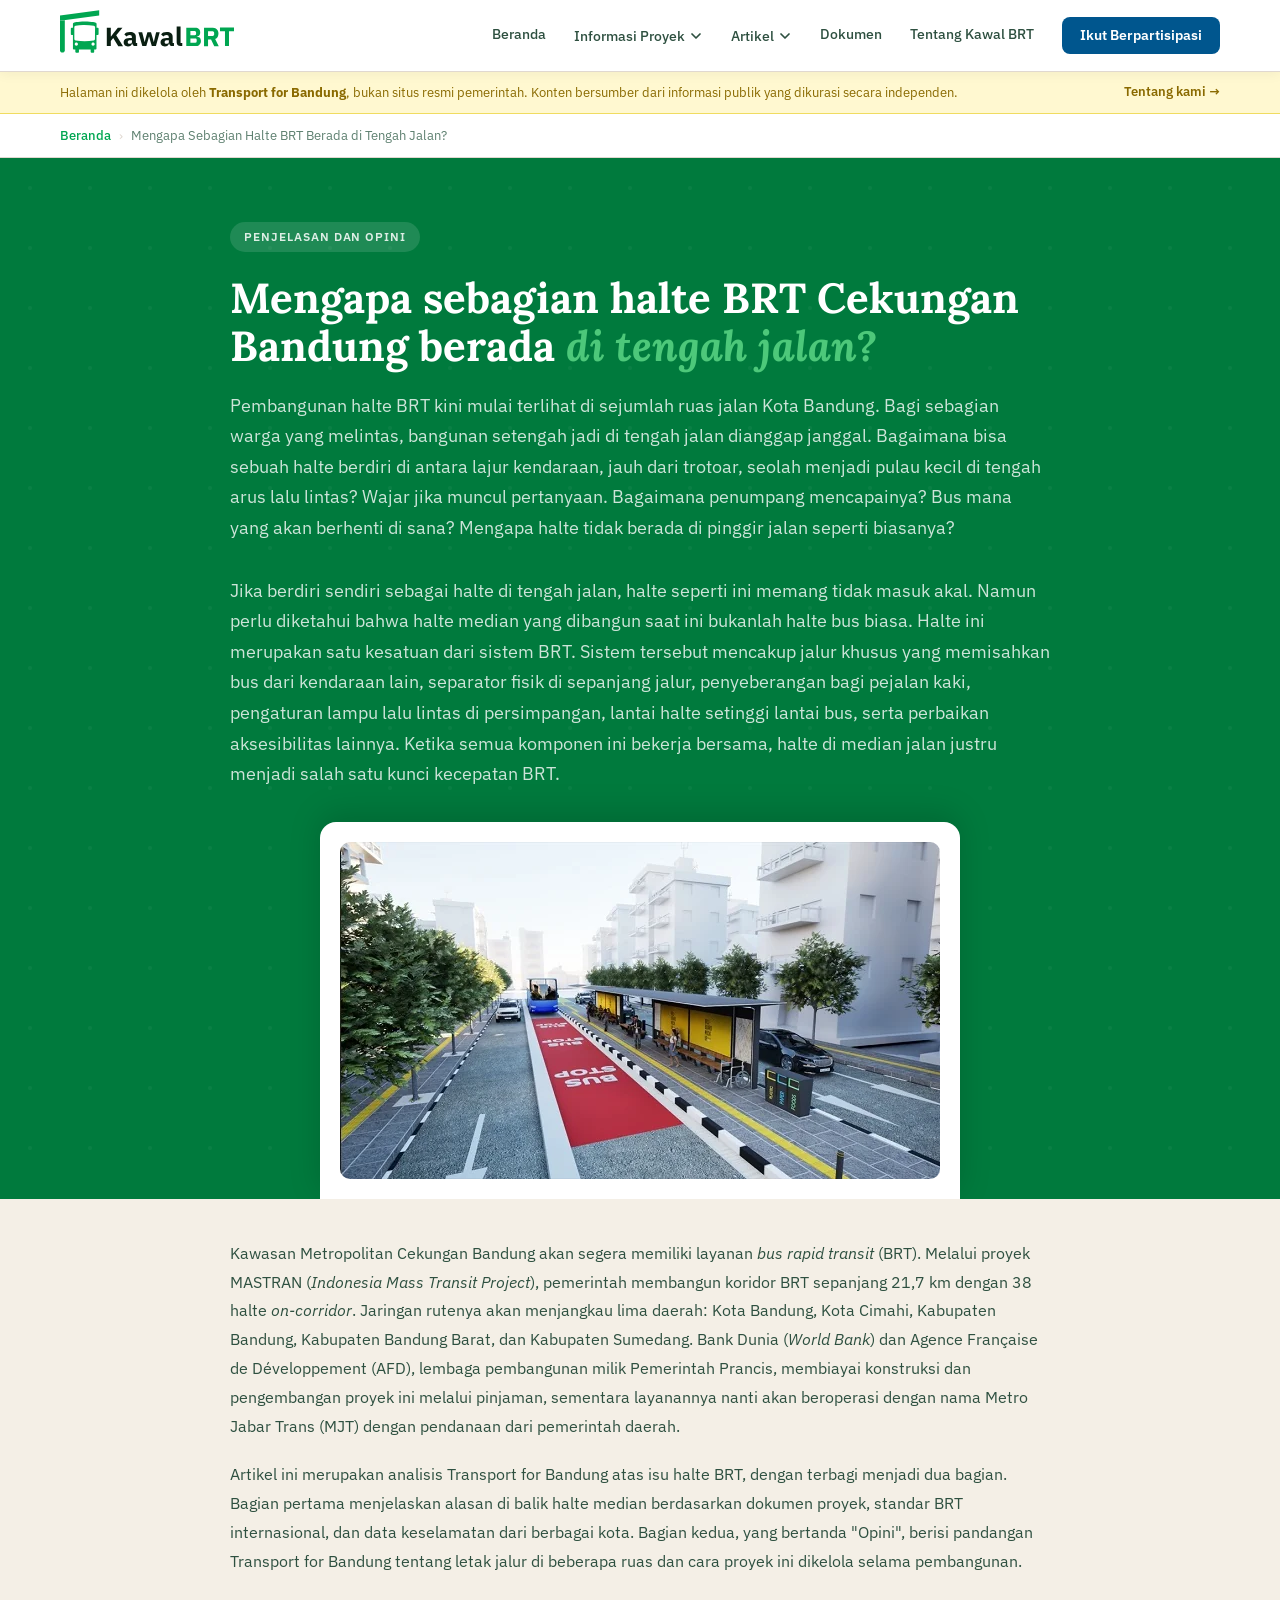
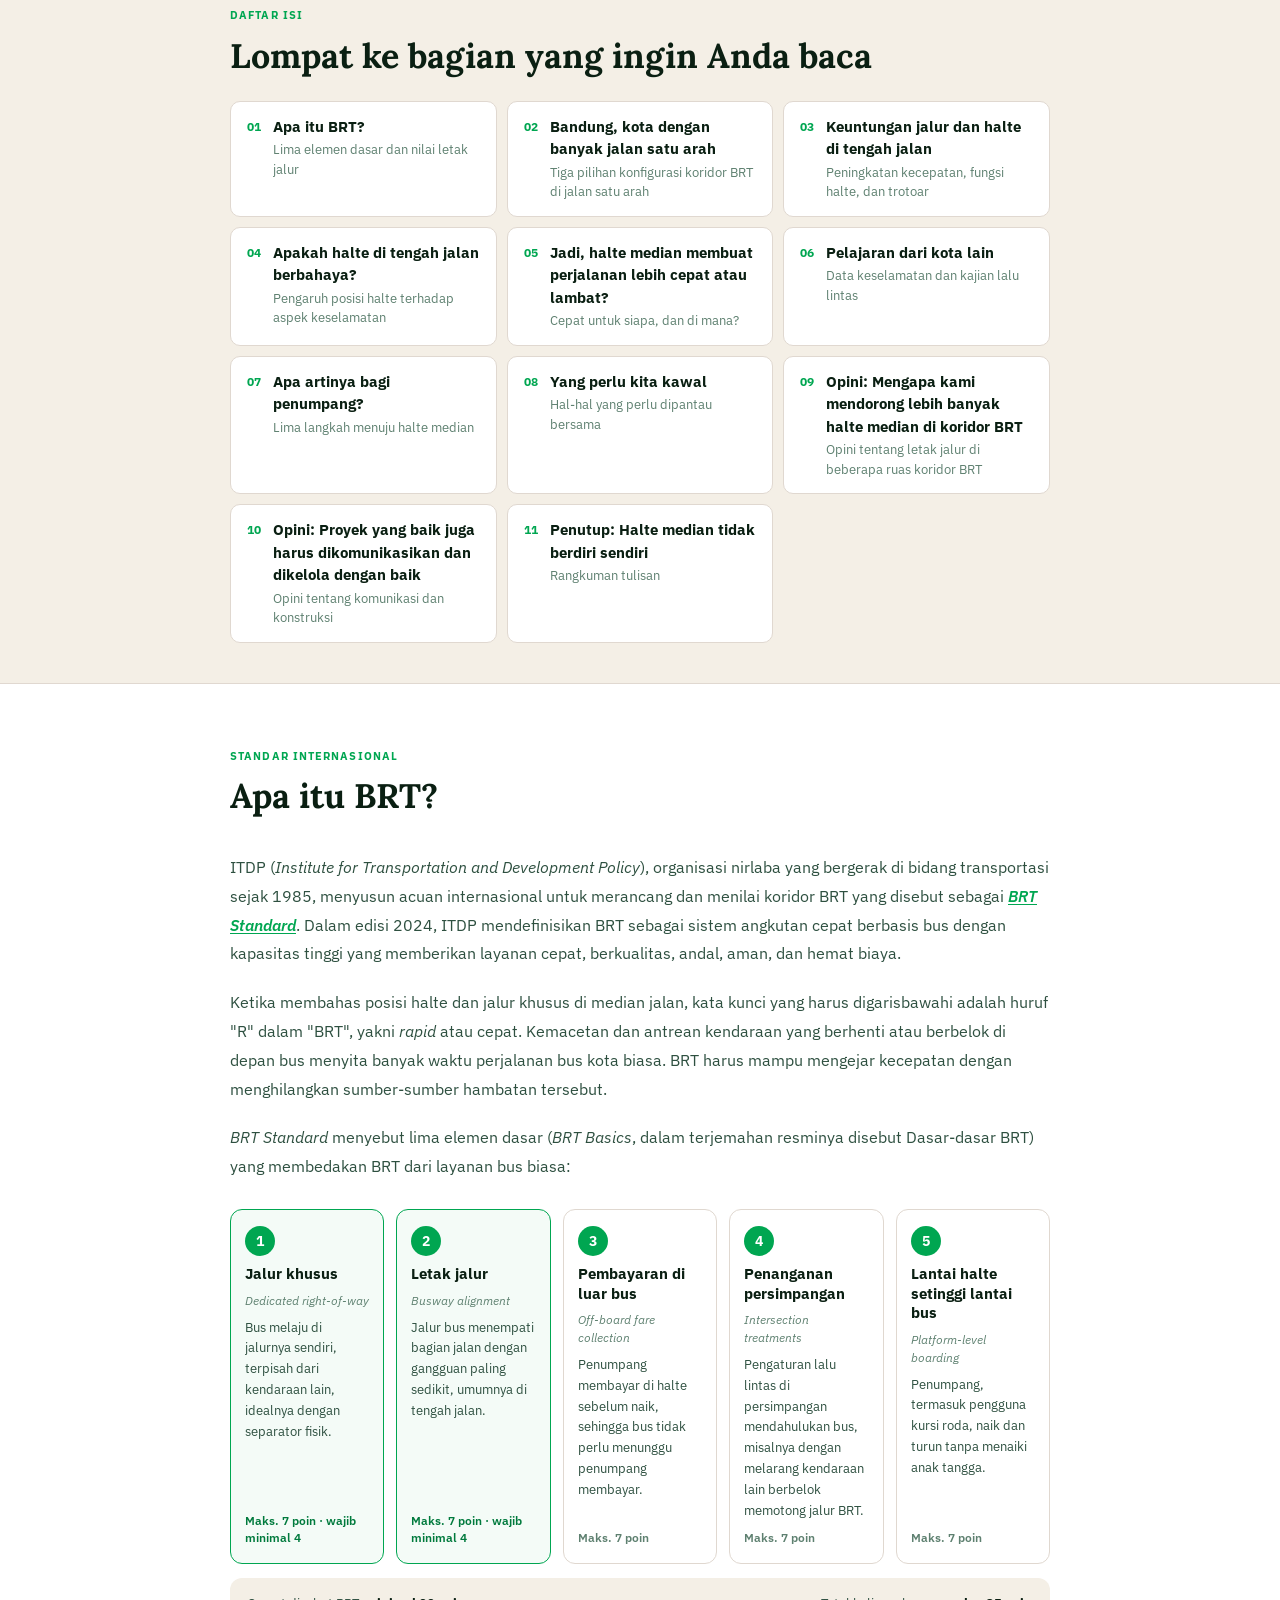
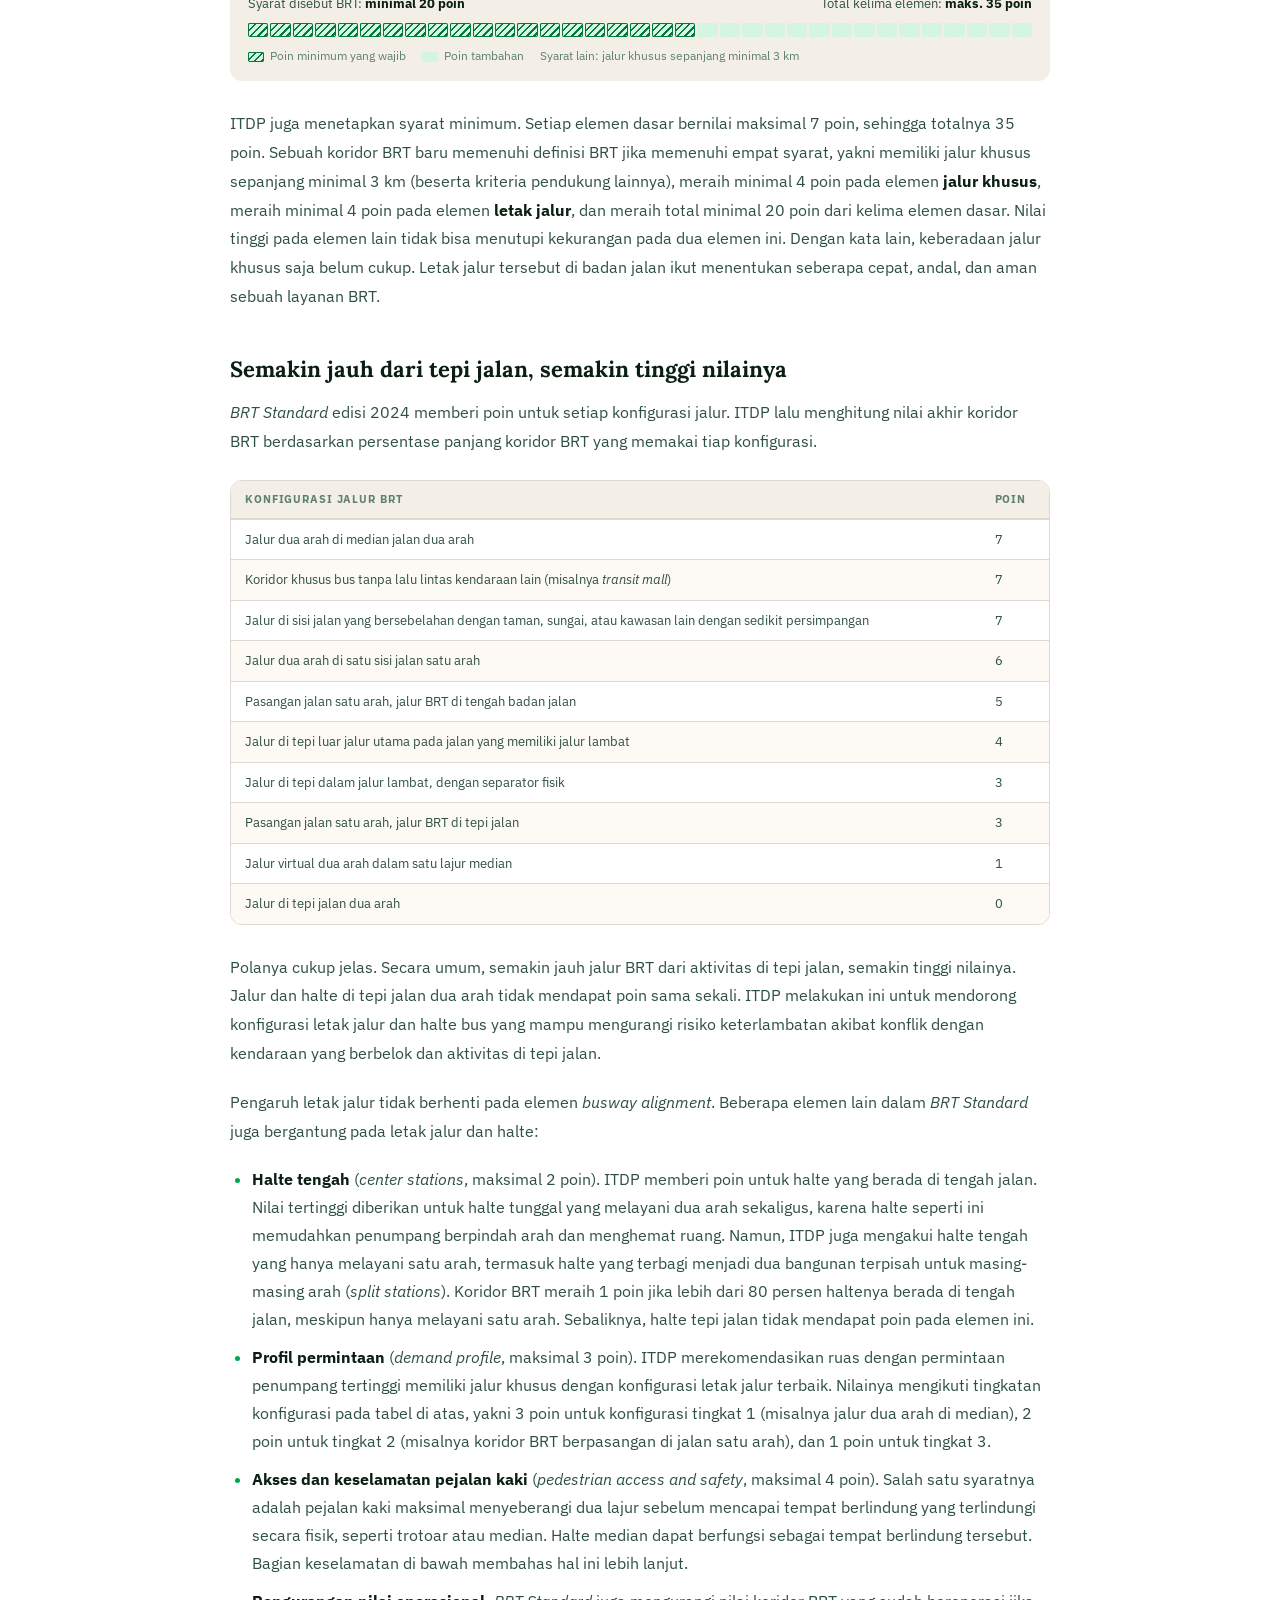
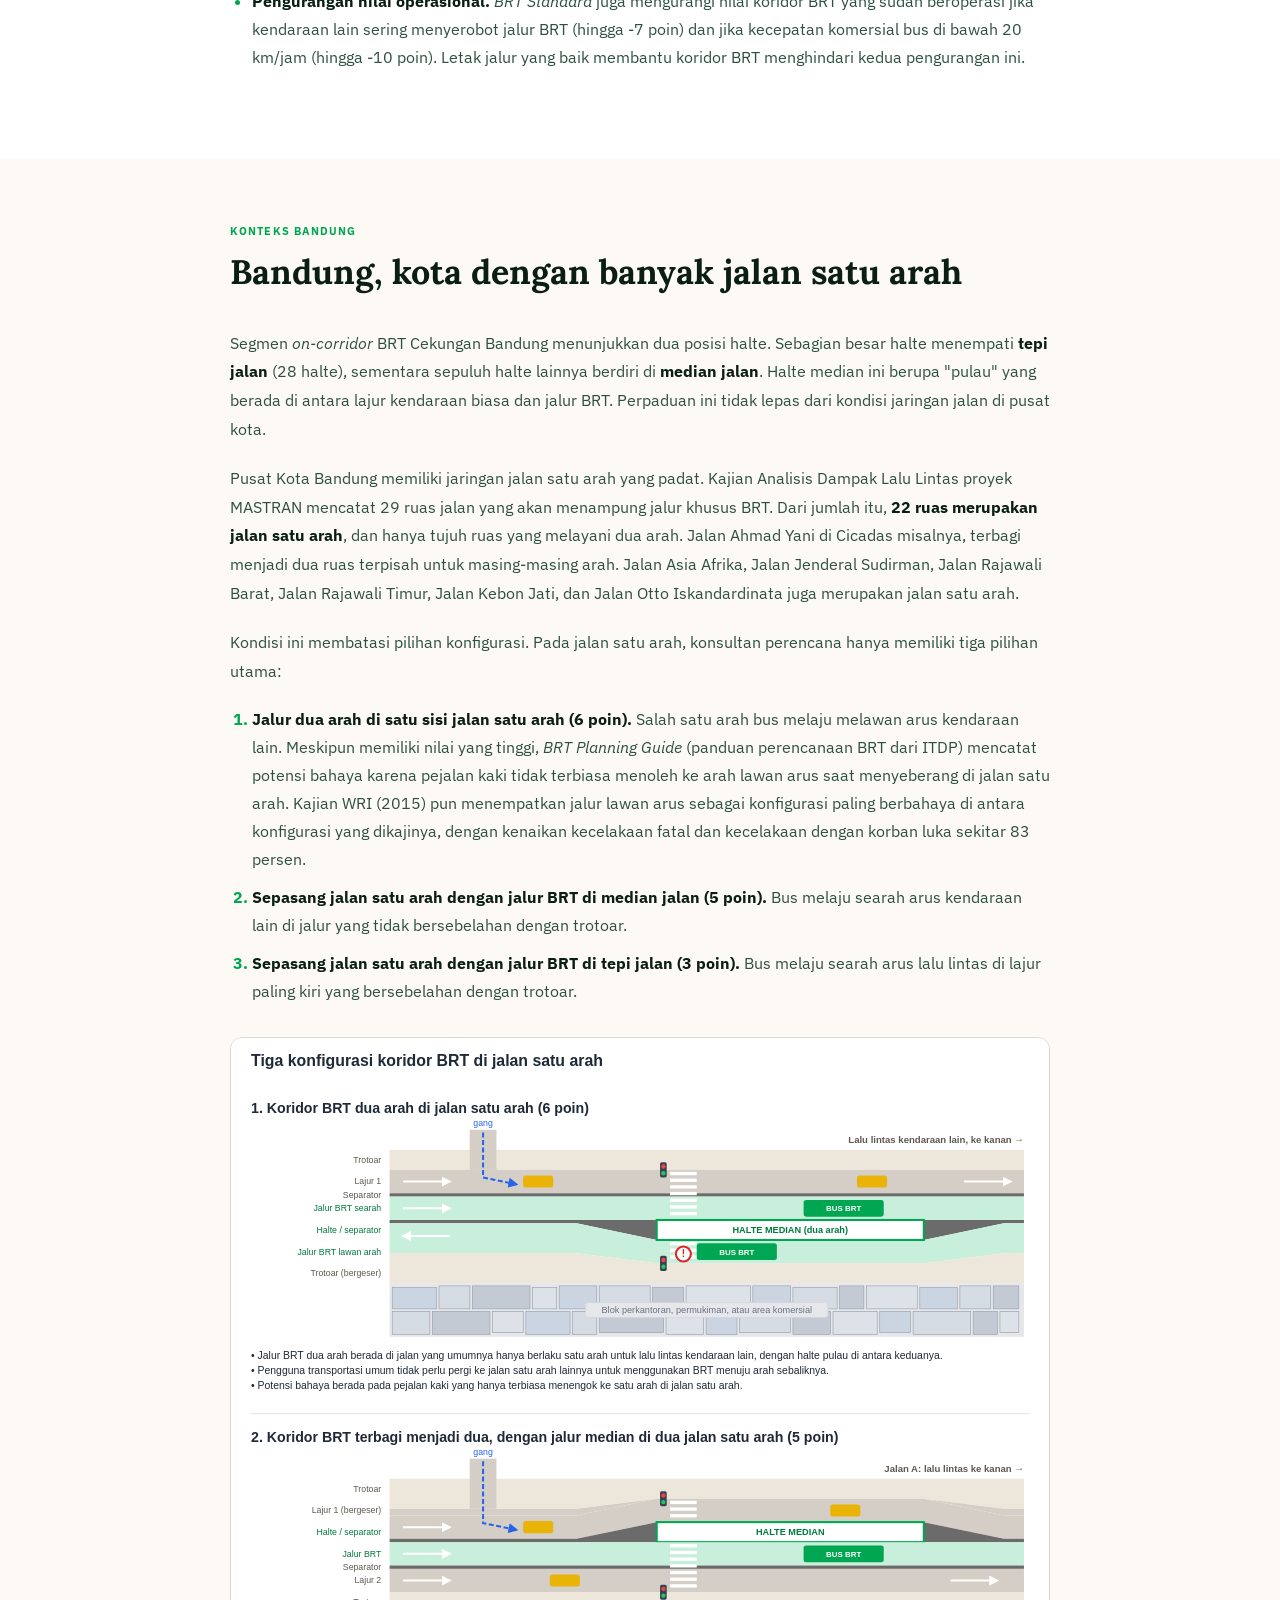
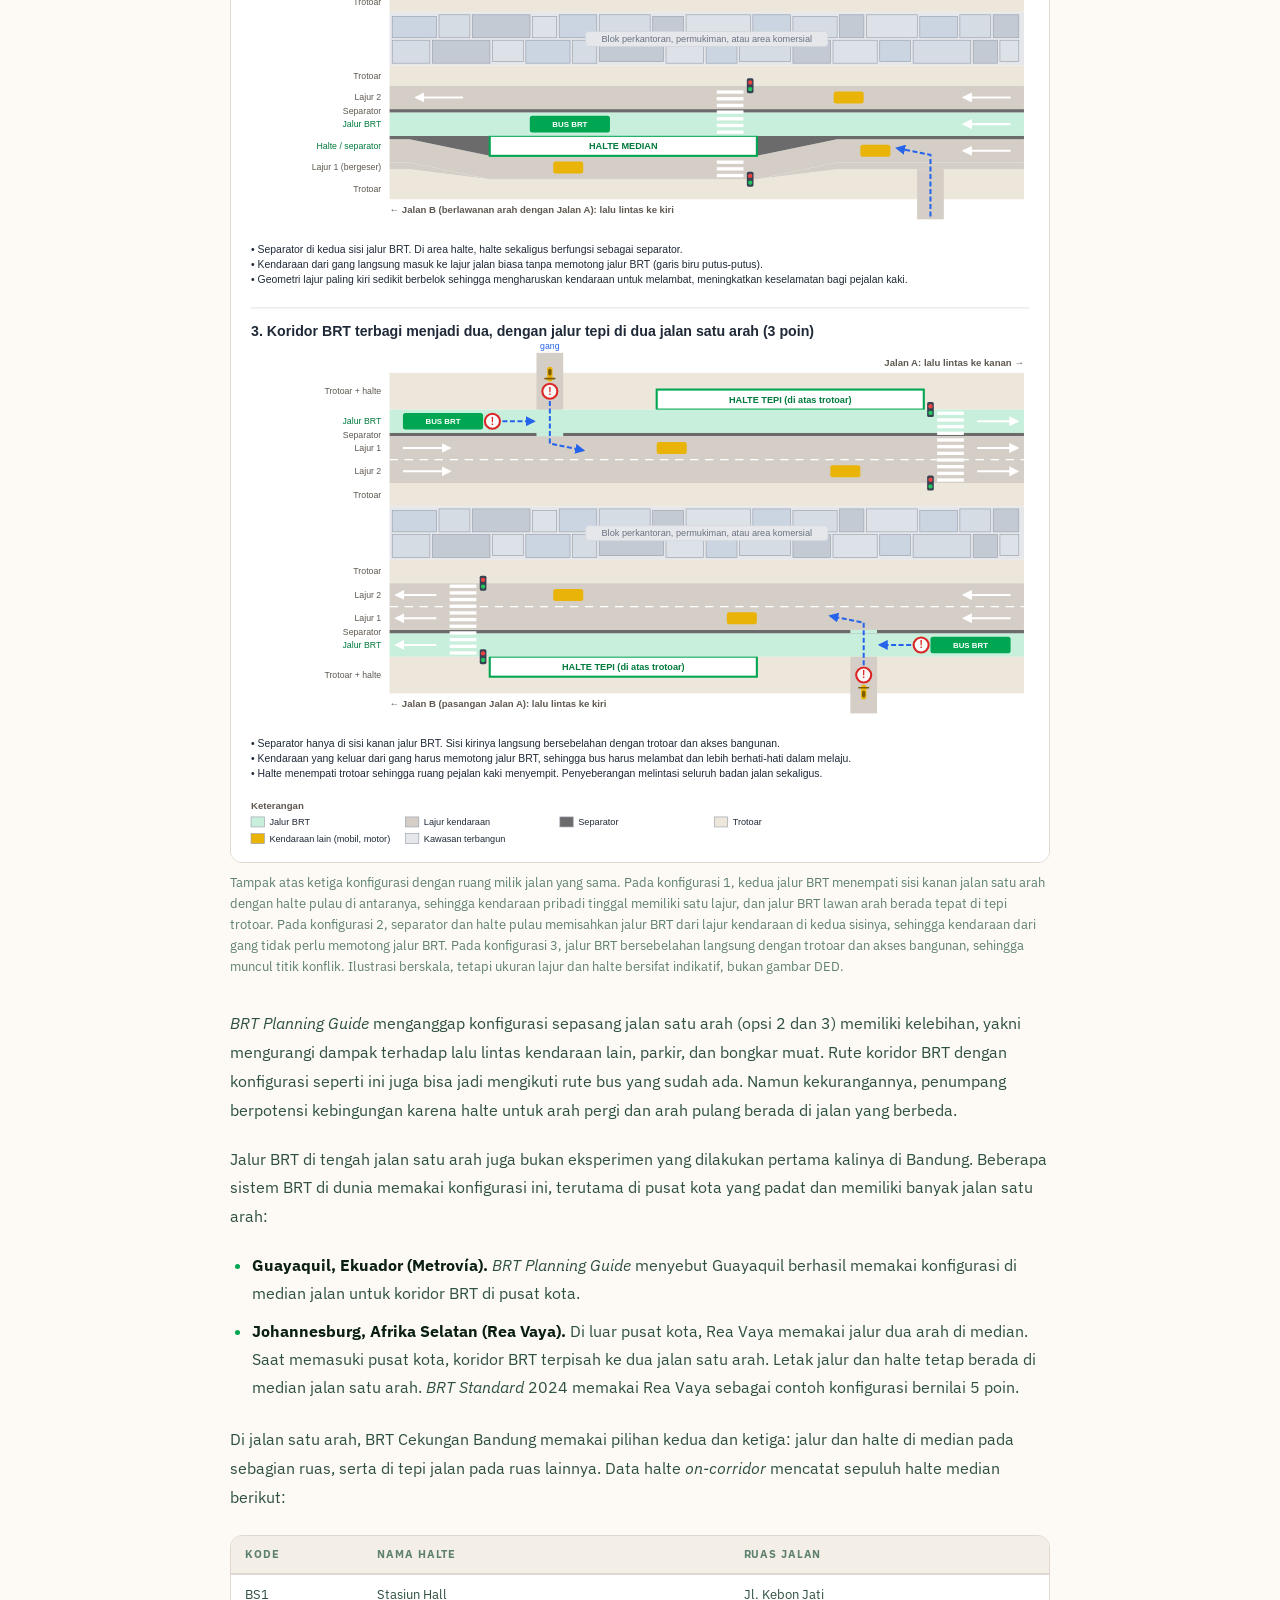
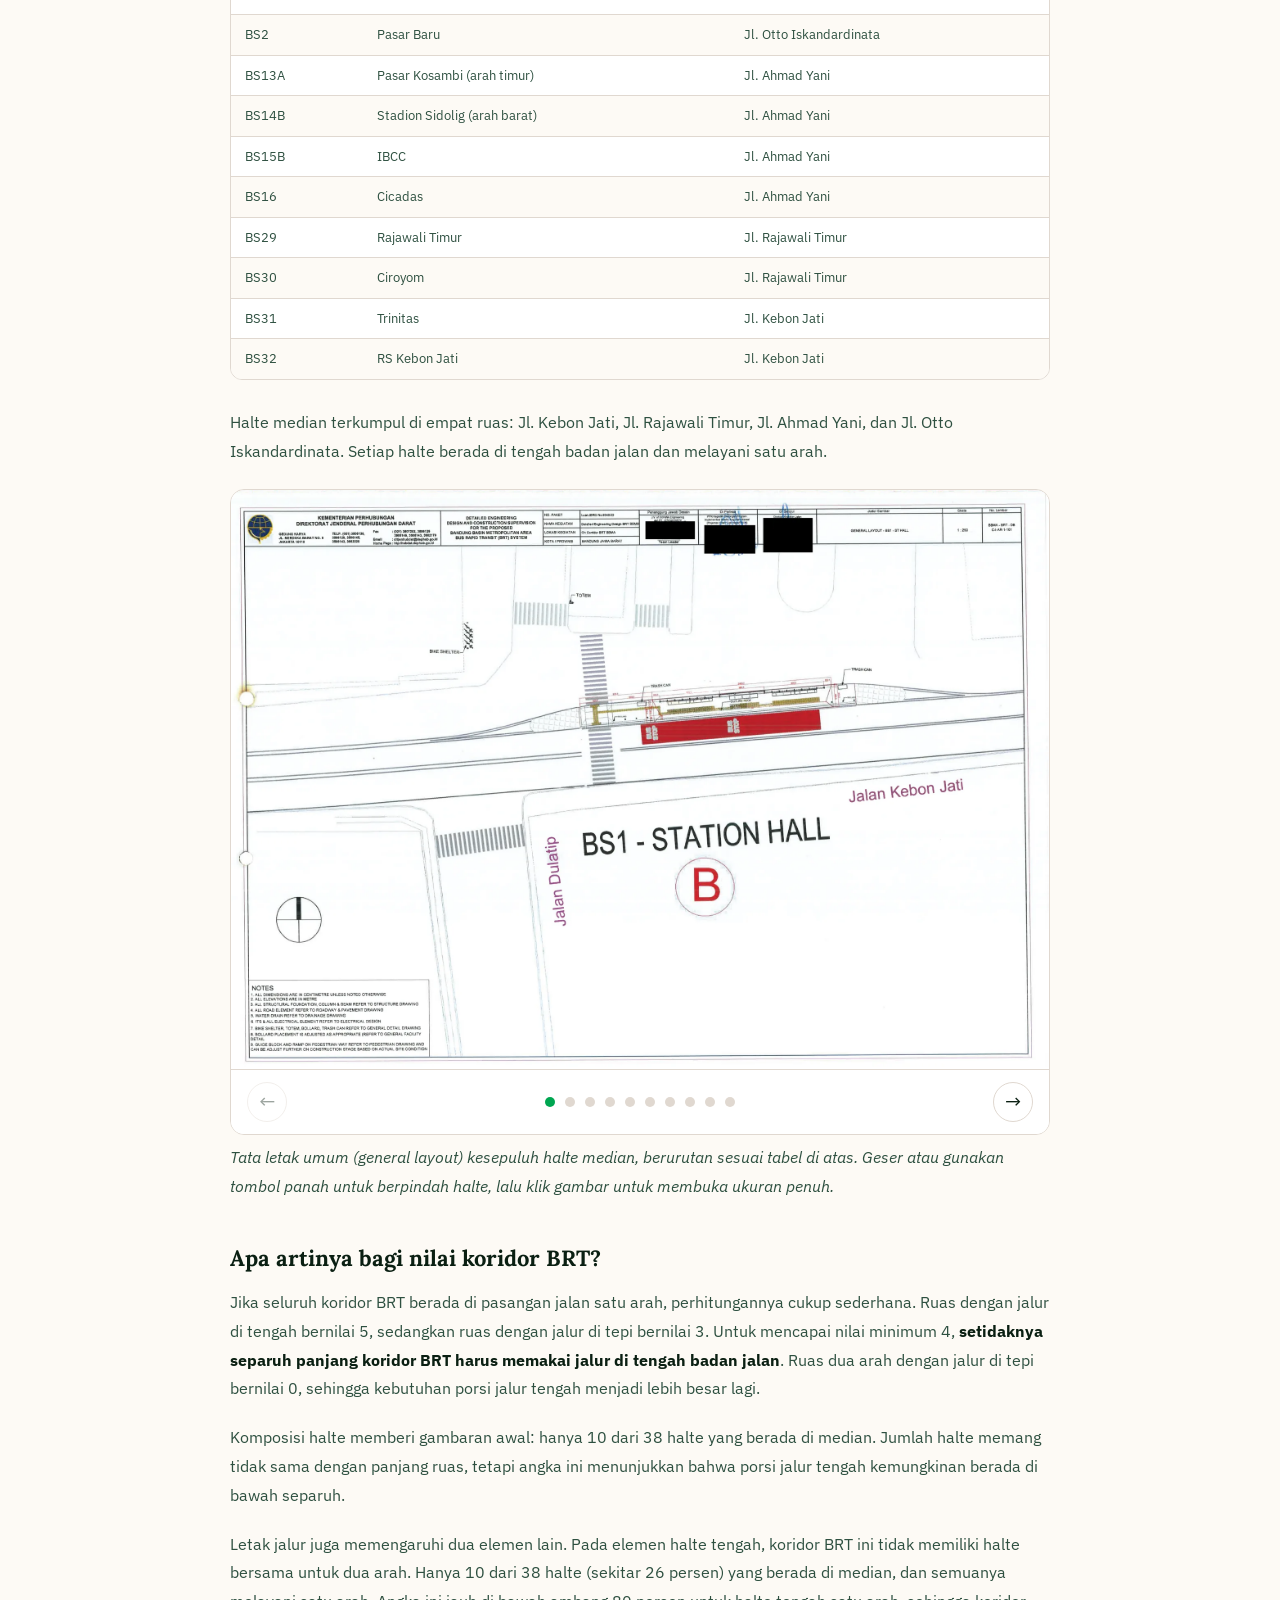
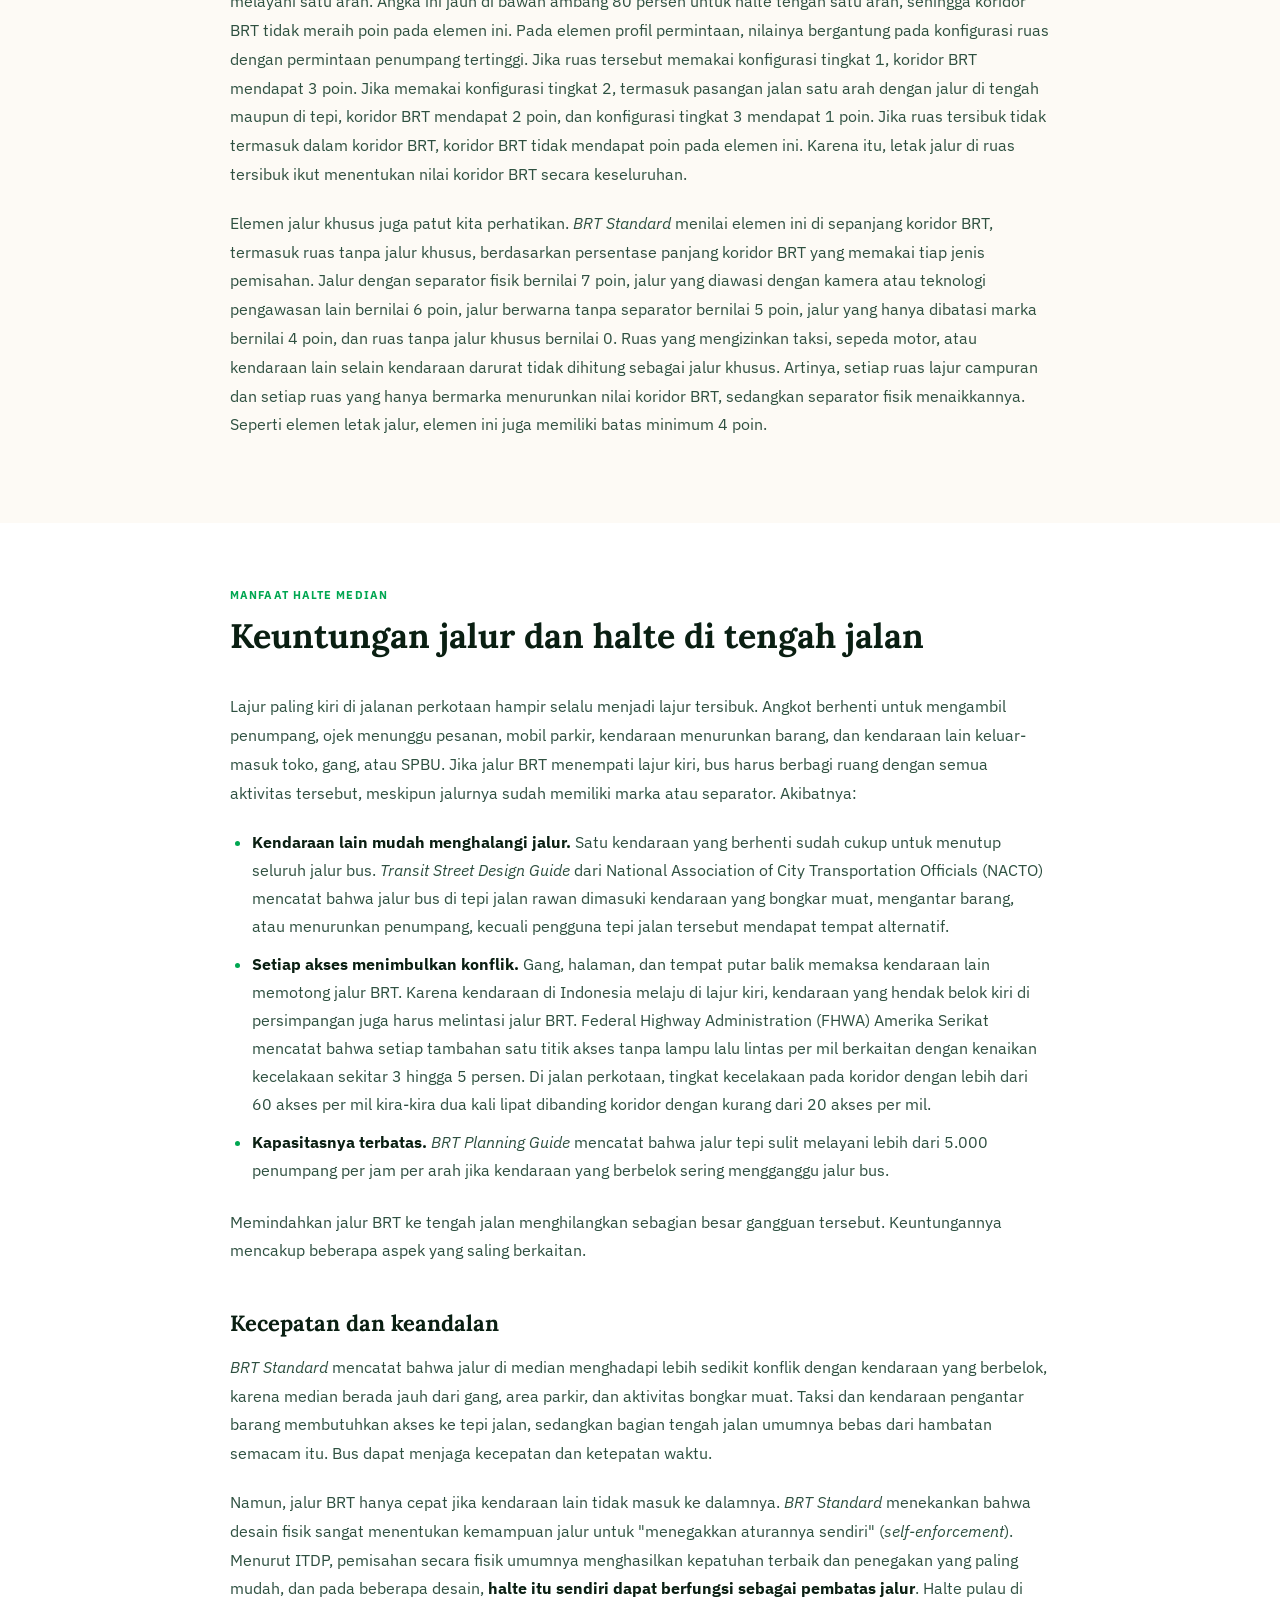
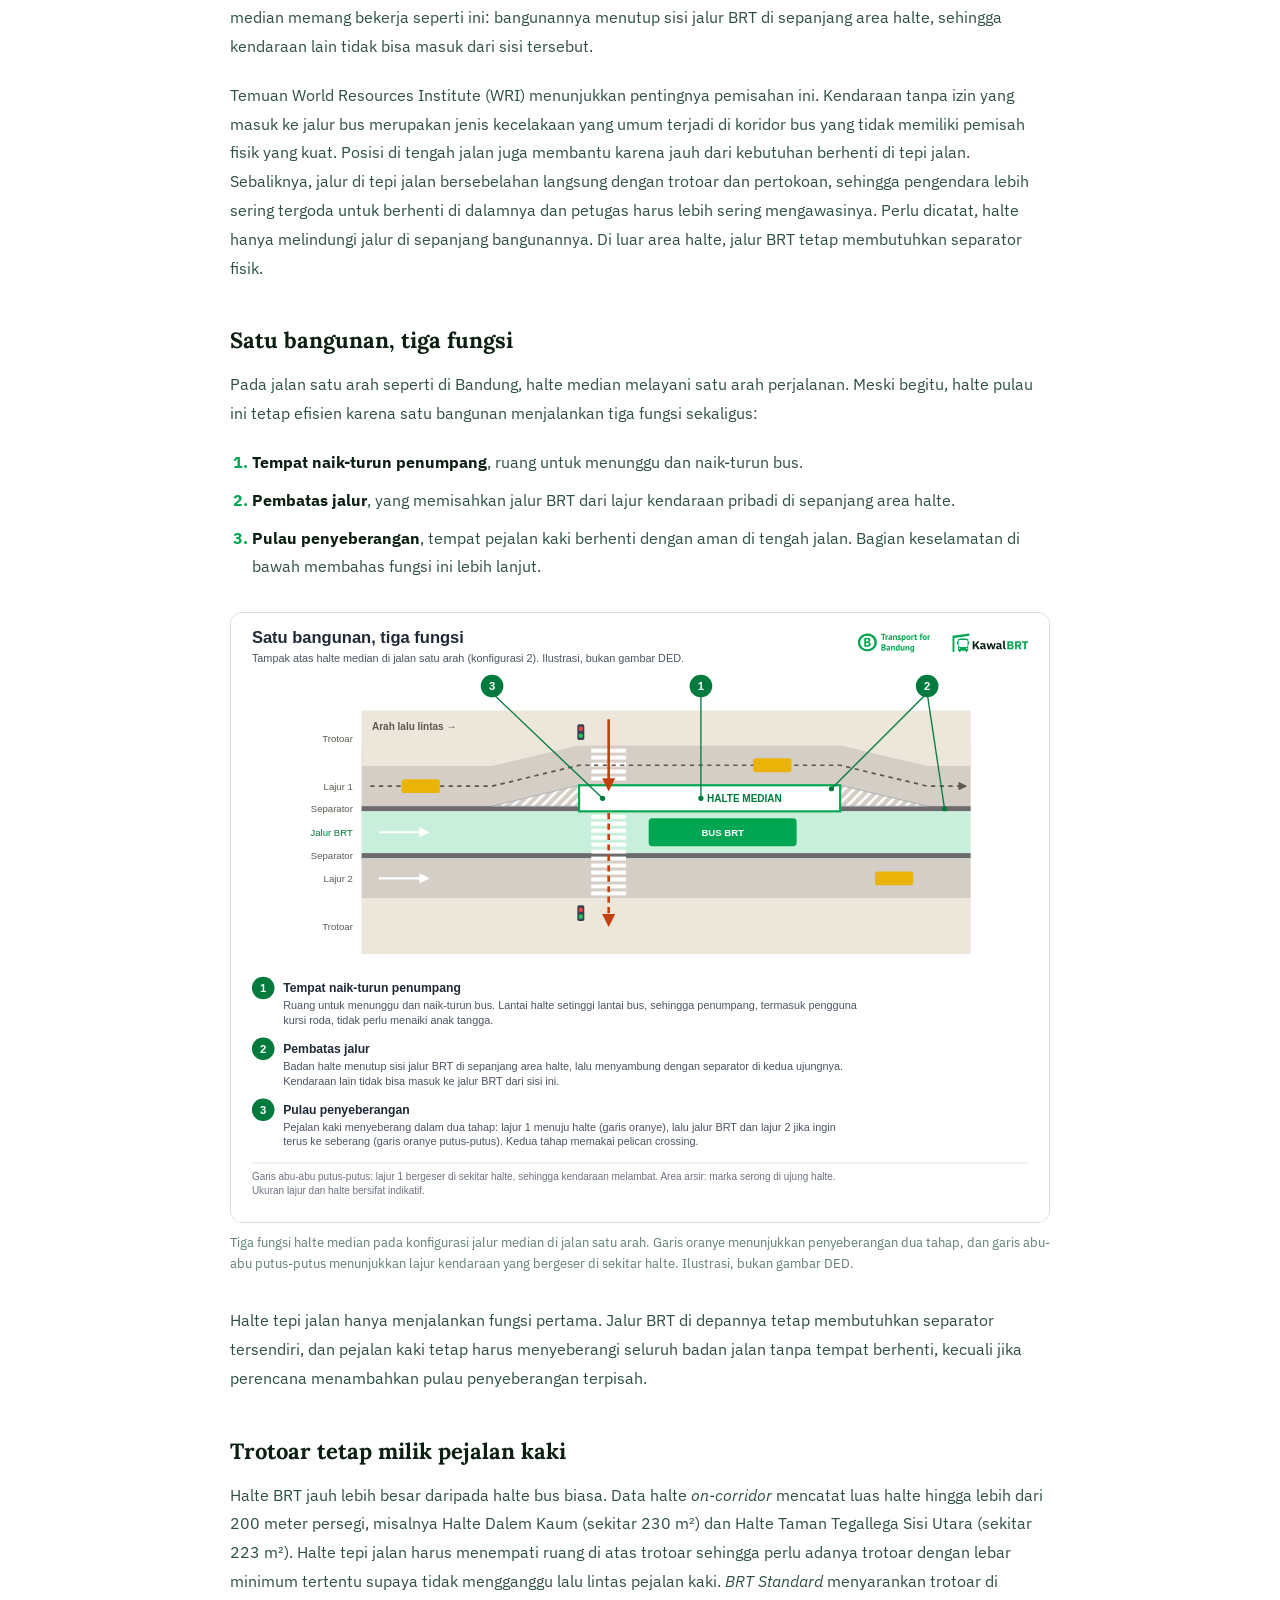
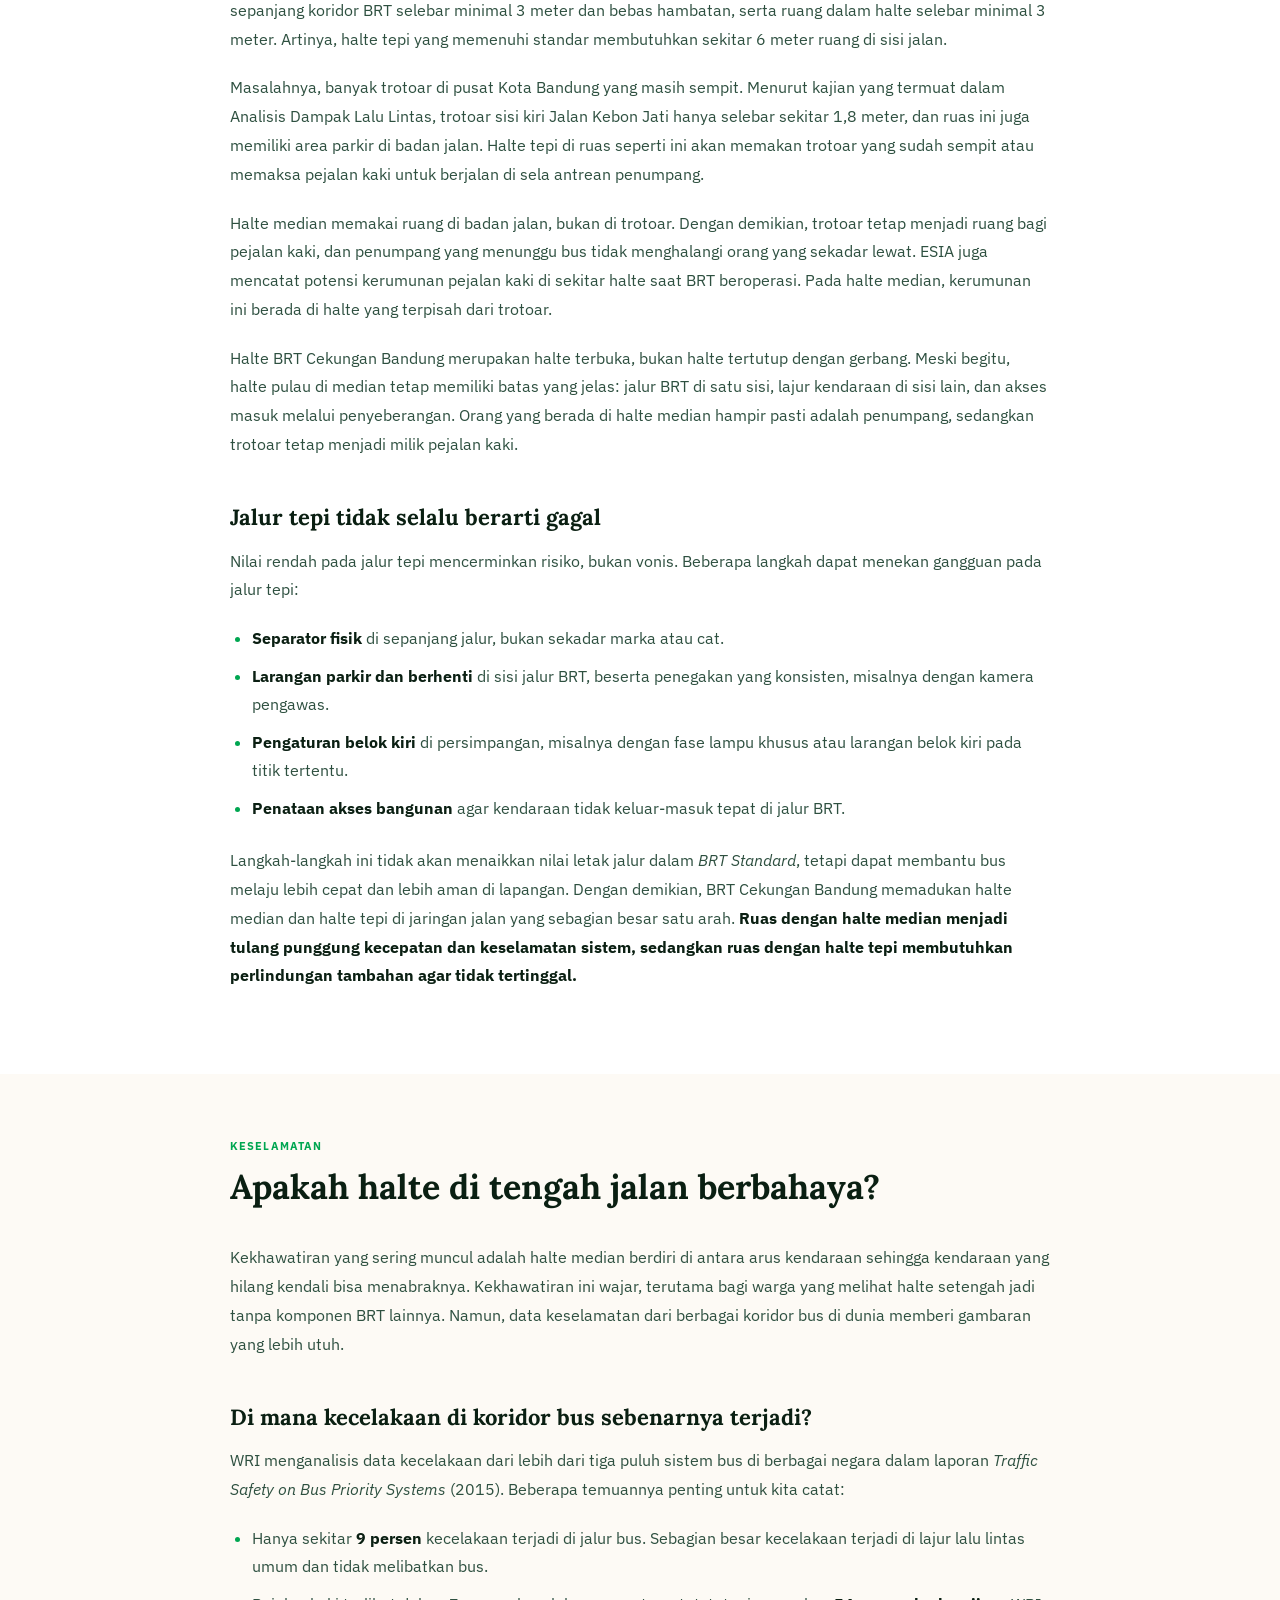
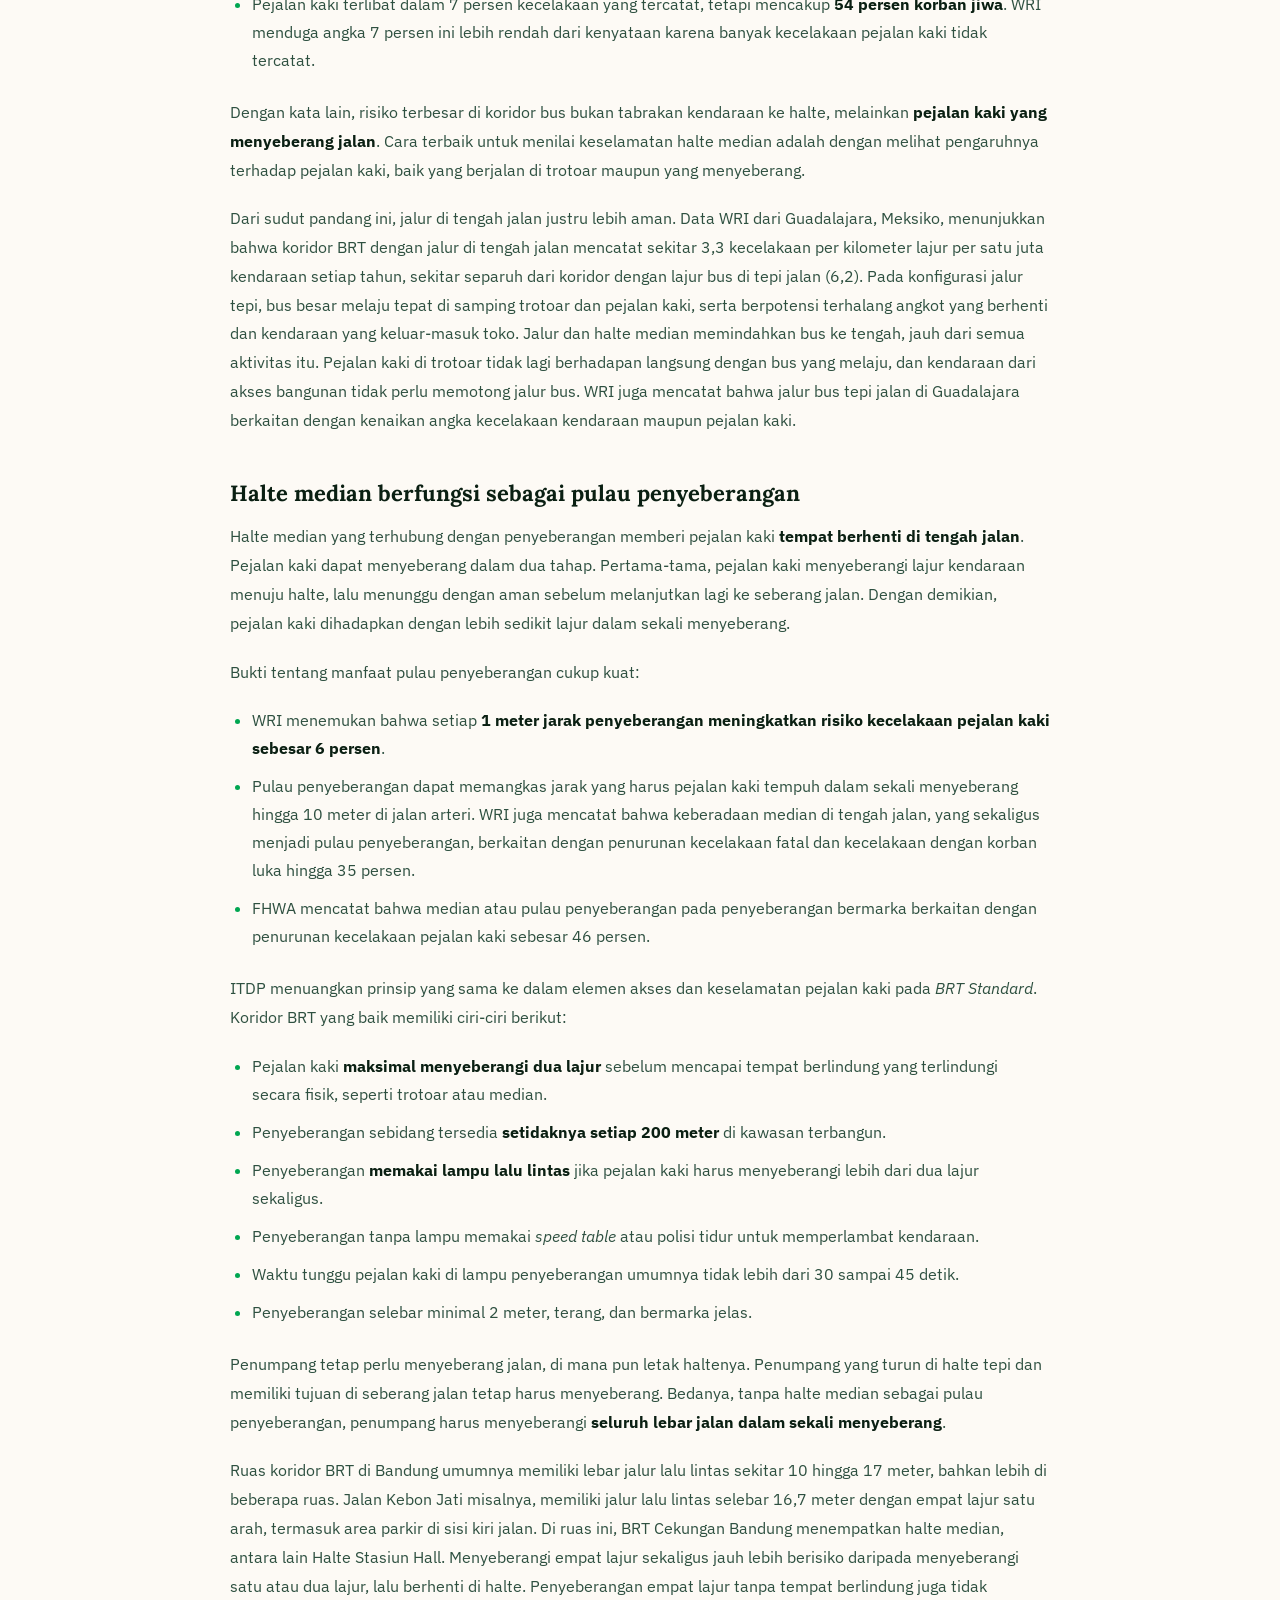
==== commit 9a0b47ea: "Perbarui artikel halte median dan hapus folder draf - Isi hasil survei toko Jalan Otto Iskandardinat" ====
--- a/brt-halte-median.html
+++ b/brt-halte-median.html
@@ -122,7 +122,7 @@
         </a>
         <a class="toc-item" href="#mengapa-kami-mendorong-lebih-banyak-jalur-dan-halte-median">
           <span class="toc-num">09</span>
-          <span class="toc-text"><span class="toc-name">Opini: Mengapa kami mendorong lebih banyak jalur dan halte median</span><span class="toc-desc">Opini tentang letak jalur di beberapa ruas</span></span>
+          <span class="toc-text"><span class="toc-name">Opini: Mengapa kami mendorong lebih banyak halte median di koridor BRT</span><span class="toc-desc">Opini tentang letak jalur di beberapa ruas koridor BRT</span></span>
         </a>
         <a class="toc-item" href="#proyek-yang-baik-juga-harus-dikomunikasikan-dan-dikelola-dengan-baik">
           <span class="toc-num">10</span>
@@ -143,7 +143,7 @@
       <h2 class="section-title">Apa itu BRT?</h2>
       <p>ITDP (<em>Institute for Transportation and Development Policy</em>), organisasi nirlaba yang bergerak di bidang transportasi sejak 1985, menyusun acuan internasional untuk merancang dan menilai koridor BRT yang disebut sebagai <a href="https://itdp.org/library/standards-and-guides/the-bus-rapid-transit-standard/" target="_blank" rel="noopener"><em>BRT Standard</em></a>. Dalam edisi 2024, ITDP mendefinisikan BRT sebagai sistem angkutan cepat berbasis bus dengan kapasitas tinggi yang memberikan layanan cepat, berkualitas, andal, aman, dan hemat biaya.</p>
       <p>Ketika membahas posisi halte dan jalur khusus di median jalan, kata kunci yang harus digarisbawahi adalah huruf "R" dalam "BRT", yakni <em>rapid</em> atau cepat. Kemacetan dan antrean kendaraan yang berhenti atau berbelok di depan bus menyita banyak waktu perjalanan bus kota biasa. BRT harus mampu mengejar kecepatan dengan menghilangkan sumber-sumber hambatan tersebut.</p>
-      <p><em>BRT Standard</em> menyebut lima elemen dasar (<em>BRT Basics</em>) yang membedakan BRT dari layanan bus biasa:</p>
+      <p><em>BRT Standard</em> menyebut lima elemen dasar (<em>BRT Basics</em>, dalam terjemahan resminya disebut Dasar-dasar BRT) yang membedakan BRT dari layanan bus biasa:</p>
       <div class="brt-basics" role="group" aria-label="Lima elemen dasar BRT dan nilai minimumnya">
         <div class="brt-basics-grid">
           <div class="brt-basic-card is-required">
@@ -214,7 +214,7 @@
         <li><strong>Halte tengah</strong> (<em>center stations</em>, maksimal 2 poin). ITDP memberi poin untuk halte yang berada di tengah jalan. Nilai tertinggi diberikan untuk halte tunggal yang melayani dua arah sekaligus, karena halte seperti ini memudahkan penumpang berpindah arah dan menghemat ruang. Namun, ITDP juga mengakui halte tengah yang hanya melayani satu arah, termasuk halte yang terbagi menjadi dua bangunan terpisah untuk masing-masing arah (<em>split stations</em>). Koridor BRT meraih 1 poin jika lebih dari 80 persen haltenya berada di tengah jalan, meskipun hanya melayani satu arah. Sebaliknya, halte tepi jalan tidak mendapat poin pada elemen ini.</li>
         <li><strong>Profil permintaan</strong> (<em>demand profile</em>, maksimal 3 poin). ITDP merekomendasikan ruas dengan permintaan penumpang tertinggi memiliki jalur khusus dengan konfigurasi letak jalur terbaik. Nilainya mengikuti tingkatan konfigurasi pada tabel di atas, yakni 3 poin untuk konfigurasi tingkat 1 (misalnya jalur dua arah di median), 2 poin untuk tingkat 2 (misalnya koridor BRT berpasangan di jalan satu arah), dan 1 poin untuk tingkat 3.</li>
         <li><strong>Akses dan keselamatan pejalan kaki</strong> (<em>pedestrian access and safety</em>, maksimal 4 poin). Salah satu syaratnya adalah pejalan kaki maksimal menyeberangi dua lajur sebelum mencapai tempat berlindung yang terlindungi secara fisik, seperti trotoar atau median. Halte median dapat berfungsi sebagai tempat berlindung tersebut. Bagian keselamatan di bawah membahas hal ini lebih lanjut.</li>
-        <li><strong>Pengurangan nilai operasional.</strong> <em>BRT Standard</em> juga mengurangi nilai koridor BRT yang sudah beroperasi jika kendaraan lain sering menyerobot jalur BRT (hingga -7 poin), jika kecepatan komersial bus di bawah 20 km/jam (hingga -10 poin), dan jika terjadi kematian pejalan kaki atau pesepeda di sepanjang koridor BRT (hingga -2 poin). Letak jalur yang baik membantu koridor BRT menghindari ketiga pengurangan ini.</li>
+        <li><strong>Pengurangan nilai operasional.</strong> <em>BRT Standard</em> juga mengurangi nilai koridor BRT yang sudah beroperasi jika kendaraan lain sering menyerobot jalur BRT (hingga -7 poin) dan jika kecepatan komersial bus di bawah 20 km/jam (hingga -10 poin). Letak jalur yang baik membantu koridor BRT menghindari kedua pengurangan ini.</li>
       </ul>
     </div>
   </section>
@@ -227,7 +227,7 @@
       <p>Pusat Kota Bandung memiliki jaringan jalan satu arah yang padat. Kajian Analisis Dampak Lalu Lintas proyek MASTRAN mencatat 29 ruas jalan yang akan menampung jalur khusus BRT. Dari jumlah itu, <strong>22 ruas merupakan jalan satu arah</strong>, dan hanya tujuh ruas yang melayani dua arah. Jalan Ahmad Yani di Cicadas misalnya, terbagi menjadi dua ruas terpisah untuk masing-masing arah. Jalan Asia Afrika, Jalan Jenderal Sudirman, Jalan Rajawali Barat, Jalan Rajawali Timur, Jalan Kebon Jati, dan Jalan Otto Iskandardinata juga merupakan jalan satu arah.</p>
       <p>Kondisi ini membatasi pilihan konfigurasi. Pada jalan satu arah, konsultan perencana hanya memiliki tiga pilihan utama:</p>
       <ol class="article-list">
-        <li><strong>Jalur dua arah di satu sisi jalan satu arah (6 poin).</strong> Salah satu arah bus melaju melawan arus kendaraan lain. Meskipun memiliki nilai yang tinggi, <em>BRT Planning Guide</em> (panduan perencanaan BRT dari ITDP) mencatat potensi bahaya karena pejalan kaki tidak terbiasa menoleh ke arah lawan arus saat menyeberang di jalan satu arah. Kajian Duduta dkk. (2012) terhadap sembilan sistem BRT pun menempatkan jalur lawan arus sebagai konfigurasi paling berbahaya.</li>
+        <li><strong>Jalur dua arah di satu sisi jalan satu arah (6 poin).</strong> Salah satu arah bus melaju melawan arus kendaraan lain. Meskipun memiliki nilai yang tinggi, <em>BRT Planning Guide</em> (panduan perencanaan BRT dari ITDP) mencatat potensi bahaya karena pejalan kaki tidak terbiasa menoleh ke arah lawan arus saat menyeberang di jalan satu arah. Kajian WRI (2015) pun menempatkan jalur lawan arus sebagai konfigurasi paling berbahaya di antara konfigurasi yang dikajinya, dengan kenaikan kecelakaan fatal dan kecelakaan dengan korban luka sekitar 83 persen.</li>
         <li><strong>Sepasang jalan satu arah dengan jalur BRT di median jalan (5 poin).</strong> Bus melaju searah arus kendaraan lain di jalur yang tidak bersebelahan dengan trotoar.</li>
         <li><strong>Sepasang jalan satu arah dengan jalur BRT di tepi jalan (3 poin).</strong> Bus melaju searah arus lalu lintas di lajur paling kiri yang bersebelahan dengan trotoar.</li>
       </ol>
@@ -241,7 +241,7 @@
         <li><strong>Guayaquil, Ekuador (Metrovía).</strong> <em>BRT Planning Guide</em> menyebut Guayaquil berhasil memakai konfigurasi di median jalan untuk koridor BRT di pusat kota.</li>
         <li><strong>Johannesburg, Afrika Selatan (Rea Vaya).</strong> Di luar pusat kota, Rea Vaya memakai jalur dua arah di median. Saat memasuki pusat kota, koridor BRT terpisah ke dua jalan satu arah. Letak jalur dan halte tetap berada di median jalan satu arah. <em>BRT Standard</em> 2024 memakai Rea Vaya sebagai contoh konfigurasi bernilai 5 poin.</li>
       </ul>
-      <p>BRT Cekungan Bandung memakai pilihan kedua dan ketiga: jalur dan halte di median pada sebagian ruas, serta di tepi jalan pada ruas lainnya. Data halte <em>on-corridor</em> mencatat sepuluh halte median berikut:</p>
+      <p>Di jalan satu arah, BRT Cekungan Bandung memakai pilihan kedua dan ketiga: jalur dan halte di median pada sebagian ruas, serta di tepi jalan pada ruas lainnya. Data halte <em>on-corridor</em> mencatat sepuluh halte median berikut:</p>
       <div class="article-table">
         <table class="los-table">
           <thead><tr><th>Kode</th><th>Nama halte</th><th>Ruas jalan</th></tr></thead>
@@ -260,11 +260,85 @@
         </table>
       </div>
       <p>Halte median terkumpul di empat ruas: Jl. Kebon Jati, Jl. Rajawali Timur, Jl. Ahmad Yani, dan Jl. Otto Iskandardinata. Setiap halte berada di tengah badan jalan dan melayani satu arah.</p>
+      <!-- SLIDESHOW HALTE MEDIAN -->
+      <div class="corridor-carousel" data-carousel role="region" aria-roledescription="carousel"
+        aria-label="Gambar tata letak sepuluh halte median">
+        <div class="corridor-carousel-track" data-carousel-track tabindex="0"
+          aria-label="Galeri gambar, gunakan tombol panah kiri dan kanan untuk berpindah">
+          <div class="corridor-carousel-slide" data-carousel-slide role="group" aria-roledescription="slide"
+            aria-label="1 dari 10">
+            <a href="/assets/Median%20BS_BS1%20Stasiun%20Hall.png" target="_blank" rel="noopener"><img src="/assets/halte-median/bs1-stasiun-hall.webp" width="2000" height="1414"
+              alt="Tata letak umum Halte BS1 Stasiun Hall di median Jl. Kebon Jati" loading="lazy" decoding="async"></a>
+          </div>
+          <div class="corridor-carousel-slide" data-carousel-slide role="group" aria-roledescription="slide"
+            aria-label="2 dari 10">
+            <a href="/assets/Median%20BS_BS2%20Pasar%20Baru.png" target="_blank" rel="noopener"><img src="/assets/halte-median/bs2-pasar-baru.webp" width="2000" height="1414"
+              alt="Tata letak umum Halte BS2 Pasar Baru di median Jl. Otto Iskandardinata" loading="lazy" decoding="async"></a>
+          </div>
+          <div class="corridor-carousel-slide" data-carousel-slide role="group" aria-roledescription="slide"
+            aria-label="3 dari 10">
+            <a href="/assets/Median%20BS_BS13A%20Pasar%20Kosambi.png" target="_blank" rel="noopener"><img src="/assets/halte-median/bs13a-pasar-kosambi.webp" width="2000" height="1414"
+              alt="Tata letak umum Halte BS13A Pasar Kosambi di median Jl. Ahmad Yani" loading="lazy" decoding="async"></a>
+          </div>
+          <div class="corridor-carousel-slide" data-carousel-slide role="group" aria-roledescription="slide"
+            aria-label="4 dari 10">
+            <a href="/assets/Median%20BS_BS14B%20Stadion%20Sidolig.png" target="_blank" rel="noopener"><img src="/assets/halte-median/bs14b-stadion-sidolig.webp" width="2000" height="1414"
+              alt="Tata letak umum Halte BS14B Stadion Sidolig di median Jl. Ahmad Yani" loading="lazy" decoding="async"></a>
+          </div>
+          <div class="corridor-carousel-slide" data-carousel-slide role="group" aria-roledescription="slide"
+            aria-label="5 dari 10">
+            <a href="/assets/Median%20BS_BS15B%20IBCC.png" target="_blank" rel="noopener"><img src="/assets/halte-median/bs15b-ibcc.webp" width="2000" height="1414"
+              alt="Tata letak umum Halte BS15B IBCC di median Jl. Ahmad Yani" loading="lazy" decoding="async"></a>
+          </div>
+          <div class="corridor-carousel-slide" data-carousel-slide role="group" aria-roledescription="slide"
+            aria-label="6 dari 10">
+            <a href="/assets/Median%20BS_BS%2016%20Cicadas.png" target="_blank" rel="noopener"><img src="/assets/halte-median/bs16-cicadas.webp" width="2000" height="1414"
+              alt="Tata letak umum Halte BS16 Cicadas di median Jl. Ahmad Yani" loading="lazy" decoding="async"></a>
+          </div>
+          <div class="corridor-carousel-slide" data-carousel-slide role="group" aria-roledescription="slide"
+            aria-label="7 dari 10">
+            <a href="/assets/Median%20BS_BS29%20Rajawali%20Timur.png" target="_blank" rel="noopener"><img src="/assets/halte-median/bs29-rajawali-timur.webp" width="2000" height="1414"
+              alt="Tata letak umum Halte BS29 Rajawali Timur di median Jl. Rajawali Timur" loading="lazy" decoding="async"></a>
+          </div>
+          <div class="corridor-carousel-slide" data-carousel-slide role="group" aria-roledescription="slide"
+            aria-label="8 dari 10">
+            <a href="/assets/Median%20BS_BS30%20Ciroyom.png" target="_blank" rel="noopener"><img src="/assets/halte-median/bs30-ciroyom.webp" width="2000" height="1414"
+              alt="Tata letak umum Halte BS30 Ciroyom di median Jl. Rajawali Timur" loading="lazy" decoding="async"></a>
+          </div>
+          <div class="corridor-carousel-slide" data-carousel-slide role="group" aria-roledescription="slide"
+            aria-label="9 dari 10">
+            <a href="/assets/Median%20BS_BS31%20Trinitas.png" target="_blank" rel="noopener"><img src="/assets/halte-median/bs31-trinitas.webp" width="2000" height="1414"
+              alt="Tata letak umum Halte BS31 Trinitas di median Jl. Kebon Jati" loading="lazy" decoding="async"></a>
+          </div>
+          <div class="corridor-carousel-slide" data-carousel-slide role="group" aria-roledescription="slide"
+            aria-label="10 dari 10">
+            <a href="/assets/Median%20BS_BS32%20RS%20Kebon%20Jati.png" target="_blank" rel="noopener"><img src="/assets/halte-median/bs32-rs-kebon-jati.webp" width="2000" height="1414"
+              alt="Tata letak umum Halte BS32 RS Kebon Jati di median Jl. Kebon Jati" loading="lazy" decoding="async"></a>
+          </div>
+        </div>
+        <div class="corridor-carousel-controls">
+          <button type="button" class="corridor-carousel-arrow" data-carousel-prev aria-label="Gambar sebelumnya">&#8592;</button>
+          <div class="corridor-carousel-dots" aria-label="Pilih gambar">
+            <button type="button" data-carousel-dot aria-label="Tampilkan gambar 1" aria-current="true"></button>
+            <button type="button" data-carousel-dot aria-label="Tampilkan gambar 2"></button>
+            <button type="button" data-carousel-dot aria-label="Tampilkan gambar 3"></button>
+            <button type="button" data-carousel-dot aria-label="Tampilkan gambar 4"></button>
+            <button type="button" data-carousel-dot aria-label="Tampilkan gambar 5"></button>
+            <button type="button" data-carousel-dot aria-label="Tampilkan gambar 6"></button>
+            <button type="button" data-carousel-dot aria-label="Tampilkan gambar 7"></button>
+            <button type="button" data-carousel-dot aria-label="Tampilkan gambar 8"></button>
+            <button type="button" data-carousel-dot aria-label="Tampilkan gambar 9"></button>
+            <button type="button" data-carousel-dot aria-label="Tampilkan gambar 10"></button>
+          </div>
+          <button type="button" class="corridor-carousel-arrow" data-carousel-next aria-label="Gambar berikutnya">&#8594;</button>
+        </div>
+      </div>
+      <p class="article-carousel-caption">Tata letak umum (<em>general layout</em>) kesepuluh halte median, berurutan sesuai tabel di atas. Geser atau gunakan tombol panah untuk berpindah halte, lalu klik gambar untuk membuka ukuran penuh.</p>
       <h3 class="article-subtitle" id="apa-artinya-bagi-nilai-koridor-brt">Apa artinya bagi nilai koridor BRT?</h3>
       <p>Jika seluruh koridor BRT berada di pasangan jalan satu arah, perhitungannya cukup sederhana. Ruas dengan jalur di tengah bernilai 5, sedangkan ruas dengan jalur di tepi bernilai 3. Untuk mencapai nilai minimum 4, <strong>setidaknya separuh panjang koridor BRT harus memakai jalur di tengah badan jalan</strong>. Ruas dua arah dengan jalur di tepi bernilai 0, sehingga kebutuhan porsi jalur tengah menjadi lebih besar lagi.</p>
-      <p>Komposisi halte memberi gambaran awal: hanya 10 dari 38 halte yang berada di median. Jumlah halte memang tidak sama dengan panjang ruas, tetapi angka ini menunjukkan bahwa porsi jalur tengah kemungkinan berada di bawah separuh. <!-- CEK: dokumen di folder doc/ tidak memuat panjang koridor BRT per letak jalur; perlu gambar DED atau peta koridor BRT --></p>
-      <p>Letak jalur juga memengaruhi dua elemen lain. Pada elemen halte tengah, koridor BRT ini tidak memiliki halte bersama untuk dua arah. Hanya 10 dari 38 halte (sekitar 26 persen) yang berada di median, dan semuanya melayani satu arah. Angka ini jauh di bawah ambang 80 persen untuk halte tengah satu arah, sehingga koridor BRT tidak meraih poin pada elemen ini. Pada elemen profil permintaan, hasilnya bergantung pada letak ruas tersibuk. Jika ruas itu berada di jaringan pasangan jalan satu arah di pusat kota, baik dengan jalur di tengah maupun di tepi, konfigurasinya termasuk tingkat 2 sehingga nilai maksimalnya 2 dari 3 poin. Namun, kajian dampak lingkungan dan sosial proyek ini (<em>Environmental and Social Impact Assessment</em>, ESIA) memperkirakan halte tersibuk adalah Taman Tegallega, sekitar 1.560 penumpang naik dan turun per jam. Halte ini berada di tepi Jl. BKR, jalan dua arah, dan jalur tepi di jalan dua arah tidak termasuk konfigurasi yang dinilai. Jika ruas ini juga memiliki beban penumpang tertinggi, koridor BRT tidak mendapat poin pada elemen ini. <!-- CEK: ESIA hanya memuat jumlah penumpang per halte; ITDP menilai beban penumpang per ruas, yang perlu dicek dari DED atau studi permintaan --></p>
-      <p>Elemen jalur khusus juga patut kita perhatikan. Menurut ESIA, desain koridor BRT hasil desain teknis terperinci (<em>detailed engineering design</em>, DED) terdiri atas sekitar 9,45 km jalur khusus dengan separator fisik, 4,20 km jalur khusus yang hanya dibatasi marka, dan 7,35 km lajur campuran tanpa pemisahan. <em>BRT Standard</em> menilai elemen ini di sepanjang koridor BRT, termasuk ruas tanpa jalur khusus. Jalur dengan separator fisik bernilai 7 poin, jalur bermarka bernilai 4 poin (atau 5 poin jika memakai aspal berwarna), dan lajur campuran bernilai 0. Dengan komposisi tersebut, nilai elemen jalur khusus berada di kisaran 4 poin, tepat di batas minimum. Penambahan separator fisik pada ruas bermarka atau pengurangan lajur campuran akan menjauhkan koridor BRT dari batas ini. Sebagai catatan, desain awal (koridor BRT 23 km) masih memuat 4,8 km jalur bersama BRT dan sepeda motor. <em>BRT Standard</em> tidak menghitung ruas yang mengizinkan sepeda motor sebagai jalur khusus. <!-- CEK: pastikan tidak ada lagi ruas bersama sepeda motor pada DED final --></p>
+      <p>Komposisi halte memberi gambaran awal: hanya 10 dari 38 halte yang berada di median. Jumlah halte memang tidak sama dengan panjang ruas, tetapi angka ini menunjukkan bahwa porsi jalur tengah kemungkinan berada di bawah separuh.</p>
+      <p>Letak jalur juga memengaruhi dua elemen lain. Pada elemen halte tengah, koridor BRT ini tidak memiliki halte bersama untuk dua arah. Hanya 10 dari 38 halte (sekitar 26 persen) yang berada di median, dan semuanya melayani satu arah. Angka ini jauh di bawah ambang 80 persen untuk halte tengah satu arah, sehingga koridor BRT tidak meraih poin pada elemen ini. Pada elemen profil permintaan, nilainya bergantung pada konfigurasi ruas dengan permintaan penumpang tertinggi. Jika ruas tersebut memakai konfigurasi tingkat 1, koridor BRT mendapat 3 poin. Jika memakai konfigurasi tingkat 2, termasuk pasangan jalan satu arah dengan jalur di tengah maupun di tepi, koridor BRT mendapat 2 poin, dan konfigurasi tingkat 3 mendapat 1 poin. Jika ruas tersibuk tidak termasuk dalam koridor BRT, koridor BRT tidak mendapat poin pada elemen ini. Karena itu, letak jalur di ruas tersibuk ikut menentukan nilai koridor BRT secara keseluruhan.</p>
+      <p>Elemen jalur khusus juga patut kita perhatikan. <em>BRT Standard</em> menilai elemen ini di sepanjang koridor BRT, termasuk ruas tanpa jalur khusus, berdasarkan persentase panjang koridor BRT yang memakai tiap jenis pemisahan. Jalur dengan separator fisik bernilai 7 poin, jalur yang diawasi dengan kamera atau teknologi pengawasan lain bernilai 6 poin, jalur berwarna tanpa separator bernilai 5 poin, jalur yang hanya dibatasi marka bernilai 4 poin, dan ruas tanpa jalur khusus bernilai 0. Ruas yang mengizinkan taksi, sepeda motor, atau kendaraan lain selain kendaraan darurat tidak dihitung sebagai jalur khusus. Artinya, setiap ruas lajur campuran dan setiap ruas yang hanya bermarka menurunkan nilai koridor BRT, sedangkan separator fisik menaikkannya. Seperti elemen letak jalur, elemen ini juga memiliki batas minimum 4 poin.</p>
     </div>
   </section>
 
@@ -294,7 +368,7 @@
         <img src="assets/svg/gambar-tiga-fungsi-halte-median.svg" alt="Tampak atas halte median dengan tiga fungsi bertanda: tempat naik-turun penumpang, pembatas jalur, dan pulau penyeberangan" loading="lazy" decoding="async">
         <figcaption>Tiga fungsi halte median pada konfigurasi jalur median di jalan satu arah. Garis oranye menunjukkan penyeberangan dua tahap, dan garis abu-abu putus-putus menunjukkan lajur kendaraan yang bergeser di sekitar halte. Ilustrasi, bukan gambar DED.</figcaption>
       </figure>
-      <p>Halte tepi jalan hanya menjalankan fungsi pertama. Jalur BRT di depannya tetap membutuhkan separator tersendiri, dan pejalan kaki tetap harus menyeberangi seluruh badan jalan tanpa tempat berhenti.</p>
+      <p>Halte tepi jalan hanya menjalankan fungsi pertama. Jalur BRT di depannya tetap membutuhkan separator tersendiri, dan pejalan kaki tetap harus menyeberangi seluruh badan jalan tanpa tempat berhenti, kecuali jika perencana menambahkan pulau penyeberangan terpisah.</p>
       <h3 class="article-subtitle" id="trotoar-tetap-milik-pejalan-kaki">Trotoar tetap milik pejalan kaki</h3>
       <p>Halte BRT jauh lebih besar daripada halte bus biasa. Data halte <em>on-corridor</em> mencatat luas halte hingga lebih dari 200 meter persegi, misalnya Halte Dalem Kaum (sekitar 230 m²) dan Halte Taman Tegallega Sisi Utara (sekitar 223 m²). Halte tepi jalan harus menempati ruang di atas trotoar sehingga perlu adanya trotoar dengan lebar minimum tertentu supaya tidak mengganggu lalu lintas pejalan kaki. <em>BRT Standard</em> menyarankan trotoar di sepanjang koridor BRT selebar minimal 3 meter dan bebas hambatan, serta ruang dalam halte selebar minimal 3 meter. Artinya, halte tepi yang memenuhi standar membutuhkan sekitar 6 meter ruang di sisi jalan.</p>
       <p>Masalahnya, banyak trotoar di pusat Kota Bandung yang masih sempit. Menurut kajian yang termuat dalam Analisis Dampak Lalu Lintas, trotoar sisi kiri Jalan Kebon Jati hanya selebar sekitar 1,8 meter, dan ruas ini juga memiliki area parkir di badan jalan. Halte tepi di ruas seperti ini akan memakan trotoar yang sudah sempit atau memaksa pejalan kaki untuk berjalan di sela antrean penumpang.</p>
@@ -318,13 +392,13 @@
       <h2 class="section-title">Apakah halte di tengah jalan berbahaya?</h2>
       <p>Kekhawatiran yang sering muncul adalah halte median berdiri di antara arus kendaraan sehingga kendaraan yang hilang kendali bisa menabraknya. Kekhawatiran ini wajar, terutama bagi warga yang melihat halte setengah jadi tanpa komponen BRT lainnya. Namun, data keselamatan dari berbagai koridor bus di dunia memberi gambaran yang lebih utuh.</p>
       <h3 class="article-subtitle" id="di-mana-kecelakaan-di-koridor-bus-sebenarnya-terjadi">Di mana kecelakaan di koridor bus sebenarnya terjadi?</h3>
-      <p>WRI menganalisis data kecelakaan dari lebih dari tiga puluh koridor bus di berbagai negara dalam laporan <em>Traffic Safety on Bus Priority Systems</em> (2015). Beberapa temuannya penting untuk kita catat:</p>
-      <ul class="article-list">
-        <li>Hanya sekitar <strong>9 persen</strong> kecelakaan terjadi di jalur bus. Sebagian besar kecelakaan terjadi di lajur kendaraan umum dan tidak melibatkan bus.</li>
-        <li>Pejalan kaki terlibat dalam 7 persen kecelakaan yang tercatat, tetapi mencakup <strong>54 persen korban jiwa</strong>.</li>
+      <p>WRI menganalisis data kecelakaan dari lebih dari tiga puluh sistem bus di berbagai negara dalam laporan <em>Traffic Safety on Bus Priority Systems</em> (2015). Beberapa temuannya penting untuk kita catat:</p>
+      <ul class="article-list">
+        <li>Hanya sekitar <strong>9 persen</strong> kecelakaan terjadi di jalur bus. Sebagian besar kecelakaan terjadi di lajur lalu lintas umum dan tidak melibatkan bus.</li>
+        <li>Pejalan kaki terlibat dalam 7 persen kecelakaan yang tercatat, tetapi mencakup <strong>54 persen korban jiwa</strong>. WRI menduga angka 7 persen ini lebih rendah dari kenyataan karena banyak kecelakaan pejalan kaki tidak tercatat.</li>
       </ul>
       <p>Dengan kata lain, risiko terbesar di koridor bus bukan tabrakan kendaraan ke halte, melainkan <strong>pejalan kaki yang menyeberang jalan</strong>. Cara terbaik untuk menilai keselamatan halte median adalah dengan melihat pengaruhnya terhadap pejalan kaki, baik yang berjalan di trotoar maupun yang menyeberang.</p>
-      <p>Dari sudut pandang ini, jalur di tengah jalan justru lebih aman. Kajian Duduta dkk. (2012) yang sama menemukan bahwa sistem dengan jalur di tengah jalan umumnya lebih aman daripada sistem dengan jalur di tepi jalan. Pada konfigurasi jalur tepi, bus besar melaju tepat di samping trotoar dan pejalan kaki, serta berpotensi terhalang angkot yang berhenti dan kendaraan yang keluar-masuk toko. Jalur dan halte median memindahkan bus ke tengah, jauh dari semua aktivitas itu. Pejalan kaki di trotoar tidak lagi berhadapan langsung dengan bus yang melaju, dan kendaraan dari akses bangunan tidak perlu memotong jalur bus. WRI mencatat bahwa jalur bus tepi jalan di Guadalajara, Meksiko, berkaitan dengan kenaikan angka kecelakaan kendaraan maupun pejalan kaki.</p>
+      <p>Dari sudut pandang ini, jalur di tengah jalan justru lebih aman. Data WRI dari Guadalajara, Meksiko, menunjukkan bahwa koridor BRT dengan jalur di tengah jalan mencatat sekitar 3,3 kecelakaan per kilometer lajur per satu juta kendaraan setiap tahun, sekitar separuh dari koridor dengan lajur bus di tepi jalan (6,2). Pada konfigurasi jalur tepi, bus besar melaju tepat di samping trotoar dan pejalan kaki, serta berpotensi terhalang angkot yang berhenti dan kendaraan yang keluar-masuk toko. Jalur dan halte median memindahkan bus ke tengah, jauh dari semua aktivitas itu. Pejalan kaki di trotoar tidak lagi berhadapan langsung dengan bus yang melaju, dan kendaraan dari akses bangunan tidak perlu memotong jalur bus. WRI juga mencatat bahwa jalur bus tepi jalan di Guadalajara berkaitan dengan kenaikan angka kecelakaan kendaraan maupun pejalan kaki.</p>
       <h3 class="article-subtitle" id="halte-median-berfungsi-sebagai-pulau-penyeberangan">Halte median berfungsi sebagai pulau penyeberangan</h3>
       <p>Halte median yang terhubung dengan penyeberangan memberi pejalan kaki <strong>tempat berhenti di tengah jalan</strong>. Pejalan kaki dapat menyeberang dalam dua tahap. Pertama-tama, pejalan kaki menyeberangi lajur kendaraan menuju halte, lalu menunggu dengan aman sebelum melanjutkan lagi ke seberang jalan. Dengan demikian, pejalan kaki dihadapkan dengan lebih sedikit lajur dalam sekali menyeberang.</p>
       <p>Bukti tentang manfaat pulau penyeberangan cukup kuat:</p>
@@ -350,12 +424,12 @@
       </figure>
       <h3 class="article-subtitle" id="halte-median-memecah-jalan-lurus-yang-mengundang-ngebut">Halte median memecah jalan lurus yang mengundang ngebut</h3>
       <p>Kecepatan kendaraan merupakan salah satu penentu terbesar keselamatan jalan. WRI menyebut kecepatan sebagai salah satu faktor utama yang menentukan tingkat keparahan kecelakaan. Mengutip Rosén dan Sander (2009), WRI mencatat bahwa risiko kematian pejalan kaki pada kecepatan tabrak 50 km/jam lebih dari dua kali lipat risiko pada 40 km/jam. Koridor BRT di Bandung melintasi pertokoan, pasar, sekolah, rumah sakit, dan permukiman. Di lingkungan seperti ini, kecepatan kendaraan menentukan apakah sebuah benturan berakhir dengan luka ringan atau korban jiwa.</p>
-      <p>Jalan yang lurus dan panjang tanpa gangguan mendorong pengendara untuk melaju lebih kencang. Data WRI dari Guadalajara menunjukkan bahwa setiap tambahan 10 meter jarak antarpersimpangan berkaitan dengan kenaikan korban luka dan korban jiwa sebesar 3 persen. Ruas yang panjang memang memiliki lebih sedikit titik konflik, tetapi kendaraan melaju lebih kencang, sehingga kecelakaan yang terjadi cenderung lebih parah.</p>
-      <p>Di sinilah halte median berperan. Desain halte median menggeser lajur kendaraan pribadi menjauh dari area halte, lalu mengembalikannya setelah halte. Pengendara harus mengikuti lengkungan ini. Untuk berbelok dengan aman, pengendara secara alami mengurangi kecepatan, tanpa perlu polisi tidur atau rambu tambahan. Panduan desain jalan perkotaan dari NACTO menyebut pergeseran lajur sebagai salah satu cara membelokkan lintasan kendaraan (<em>horizontal deflection</em>) untuk menurunkan kecepatan. WRI juga merekomendasikan pembelokan lintasan kendaraan seperti ini untuk memperlambat kendaraan di dekat penyeberangan di tengah ruas jalan. Dengan adanya halte median, ruas lurus yang panjang terpotong menjadi bagian-bagian yang lebih pendek, dan pengendara tidak lagi mendapat "lintasan bebas" untuk ngebut. Kendaraan yang melaju lebih pelan di sekitar halte memberi pengendara lebih banyak waktu untuk melihat dan memberi jalan kepada pejalan kaki, dan benturan yang tetap terjadi pun berakibat jauh lebih ringan.</p>
-      <p>Penyeberangan berlampu dengan tombol (<em>pelican crossing</em>) di dekat halte menambah efek yang sama. Lampu merah untuk pejalan kaki memaksa kendaraan berhenti secara berkala, sehingga kecepatan kendaraan di sekitar halte ikut turun. WRI juga mencatat bahwa pengemudi lebih mau memberi jalan kepada pejalan kaki ketika mereka melaju lebih lambat.</p>
+      <p>Jalan yang lurus dan panjang tanpa gangguan mendorong pengendara untuk melaju lebih kencang. Data WRI dari Guadalajara menunjukkan bahwa setiap tambahan 10 meter jarak antarpersimpangan berlampu berkaitan dengan kenaikan korban luka dan korban jiwa sebesar 3 persen, meskipun jumlah kecelakaan secara keseluruhan sedikit turun. Ruas yang panjang memang memiliki lebih sedikit titik konflik, tetapi kendaraan melaju lebih kencang, sehingga kecelakaan yang terjadi cenderung lebih parah.</p>
+      <p>Halte median tidak mengubah jarak antarpersimpangan, tetapi bekerja dengan cara yang serupa. Desain halte median menggeser lajur kendaraan pribadi menjauh dari area halte, lalu mengembalikannya setelah halte. Pengendara harus mengikuti lengkungan ini. Jika pergeserannya cukup tegas, pengendara secara alami mengurangi kecepatan untuk berbelok dengan aman, tanpa perlu polisi tidur atau rambu tambahan. Panduan desain jalan perkotaan dari NACTO menyebut pergeseran lajur sebagai salah satu cara membelokkan lintasan kendaraan (<em>horizontal deflection</em>) untuk menurunkan kecepatan. WRI juga merekomendasikan pembelokan lintasan kendaraan seperti ini untuk memperlambat kendaraan di dekat penyeberangan di tengah ruas jalan. Dengan adanya halte median, ruas lurus yang panjang terpotong menjadi bagian-bagian yang lebih pendek, dan pengendara tidak lagi mendapat "lintasan bebas" untuk ngebut. Kendaraan yang melaju lebih pelan di sekitar halte memberi pengendara lebih banyak waktu untuk melihat dan memberi jalan kepada pejalan kaki, dan benturan yang tetap terjadi pun berakibat jauh lebih ringan.</p>
+      <p>Penyeberangan berlampu dengan tombol (<em>pelican crossing</em>) di dekat halte menambah efek yang sama. Setiap kali pejalan kaki menekan tombol, lampu merah memaksa kendaraan berhenti, sehingga pengendara belajar melaju lebih hati-hati di sekitar halte. Lampu ini juga memecah ruas panjang tanpa lampu lalu lintas, sesuatu yang WRI sarankan untuk dihindari di jalan perkotaan. WRI juga mencatat bahwa pengemudi lebih mau memberi jalan kepada pejalan kaki ketika mereka melaju lebih lambat.</p>
       <p>Sebagian pengendara mungkin menganggap halte, penyeberangan, dan pergeseran lajur sebagai penghalang, karena terbiasa memperlakukan jalan kota seperti jalan bebas hambatan. Regulasi dan panduan desain jalan perkotaan memandangnya secara berbeda. Peraturan Menteri Perhubungan Nomor PM 111 Tahun 2015 membatasi kecepatan maksimal di kawasan perkotaan pada 50 km/jam dan di kawasan permukiman pada 30 km/jam. WRI menyarankan kecepatan sekitar 50 km/jam untuk jalan arteri perkotaan dan 20 hingga 30 km/jam untuk jalan di pusat kota dengan banyak pejalan kaki. <em>BRT Standard</em> sendiri meminta batas kecepatan yang mengutamakan keselamatan, misalnya di bawah 30 km/jam di pusat kota yang padat, serta desain jalan yang selaras dengan batas kecepatan tersebut agar pengendara tidak terdorong untuk ngebut. <em>Global Street Design Guide</em> dari Global Designing Cities Initiative bahkan menegaskan bahwa kecepatan rencana jalan perkotaan sebaiknya tidak melebihi 40 km/jam dan perencana tidak boleh memakai praktik desain jalan bebas hambatan di kawasan perkotaan. Dalam kerangka ini, elemen yang memperlambat kendaraan di jalan tempat orang berjalan kaki, berbelanja, menyeberang, dan menunggu angkutan umum bukanlah cacat desain, melainkan bagian dari fungsinya.</p>
       <h3 class="article-subtitle" id="mengapa-bukan-jembatan-penyeberangan">Mengapa bukan jembatan penyeberangan?</h3>
-      <p>Sebagai BRT satu-satunya di Indonesia saat ini, Transjakarta yang dikelola PT Transportasi Jakarta menjadi acuan dalam menilai calon halte BRT di Bandung. Sebagian besar halte median Transjakarta hanya dapat diakses lewat jembatan penyeberangan orang (JPO) dengan tangga atau ramp panjang. Karena itu, sebagian orang mungkin bertanya mengapa halte median di Bandung tidak memakai JPO.</p>
+      <p>Sebagai BRT satu-satunya di Indonesia saat ini, Transjakarta yang dikelola PT Transportasi Jakarta menjadi acuan dalam menilai calon halte BRT di Bandung. Banyak halte median Transjakarta hanya dapat diakses lewat jembatan penyeberangan orang (JPO) dengan tangga atau ramp panjang. Karena itu, sebagian orang mungkin bertanya mengapa halte median di Bandung tidak memakai JPO.</p>
       <p>BRT Cekungan Bandung memilih jalan lain. <strong>Seluruh penyeberangan menuju halte median di Bandung memakai <em>pelican crossing</em></strong>, yaitu penyeberangan sebidang dengan lampu lalu lintas yang pejalan kaki aktifkan melalui tombol. Pilihan ini sejalan dengan rekomendasi ITDP dan bukti keselamatan yang ada.</p>
       <ul class="article-list">
         <li><strong><em>BRT Standard</em> sangat tidak menganjurkan JPO dan terowongan penyeberangan.</strong> ITDP hanya menerimanya dalam kondisi ekstrem, seperti di jalan bebas hambatan dengan akses terbatas.</li>
@@ -392,10 +466,10 @@
       <p>Kajian Analisis Dampak Lalu Lintas proyek MASTRAN mengukur kecepatan kendaraan di ruas-ruas yang akan menjadi koridor BRT. Pada jam sibuk sore, <strong>lebih dari separuh pengukuran (27 dari 50) menunjukkan kecepatan di bawah 10 km/jam</strong>, dan 39 dari 50 pengukuran berada di bawah 15 km/jam. Beberapa ruas, seperti Jalan Sunda dan Jalan Alun-alun Timur, hanya mencatat sekitar 4 km/jam, hampir setara dengan orang berjalan kaki.</p>
       <p>Artinya, rasa "bisa ngebut" di jalan kota hanya muncul sesaat, di sela antrean dari satu lampu merah ke lampu merah berikutnya. Waktu perjalanan kendaraan pribadi lebih banyak habis di antrean persimpangan, di belakang kendaraan yang berhenti, dan di tengah hambatan samping. Memperlambat kendaraan beberapa puluh meter di sekitar halte hampir tidak mengubah waktu tempuh pengendara kendaraan pribadi jika dibandingkan dengan kondisi eksisting. Keberadaan jalur khusus juga berarti kendaraan pribadi tidak perlu mengantre di belakang bus yang berhenti di halte atau sebaliknya.</p>
       <h3 class="article-subtitle" id="lihat-manusianya-bukan-kendaraannya">Lihat manusianya, bukan kendaraannya</h3>
-      <p>Perbedaan cara pandang ini terlihat jelas saat kita menghitung berapa banyak orang yang dapat melintas di satu lajur jalan. Menurut <em>Transit Street Design Guide</em> dari NACTO, satu lajur kendaraan pribadi di jalan kota memindahkan sekitar 600 hingga 1.600 orang per jam. Lajur lalu lintas campuran yang sering dilewati bus memindahkan sekitar 1.000 hingga 2.800 orang per jam. Satu lajur bus bermarka dapat memindahkan sekitar 4.000 hingga 8.000 orang per jam, dan jalur BRT atau trem yang terpisah fisik bisa mencapai 10.000 hingga 25.000 orang per jam per arah. Perbedaan keduanya bukan hanya pada separator. Jalur BRT bekerja sebagai sistem yang lengkap: bus berkapasitas besar, lantai halte setinggi lantai bus, pembayaran di luar bus, dan prioritas di persimpangan. Dengan begitu, waktu berhenti di halte lebih singkat dan lebih banyak bus bisa melintas setiap jam. Kota bisa saja memiliki mobil yang melaju lebih lambat, tetapi warga yang sampai di tujuan lebih cepat.</p>
+      <p>Perbedaan cara pandang ini terlihat jelas saat kita menghitung berapa banyak orang yang dapat melintas di satu lajur jalan. Menurut <em>Transit Street Design Guide</em> dari NACTO, satu lajur kendaraan pribadi di jalan kota memindahkan sekitar 600 hingga 1.600 orang per jam, dengan asumsi 600 hingga 800 kendaraan per jam yang masing-masing membawa satu atau dua orang. Lajur lalu lintas campuran yang sering dilewati bus memindahkan sekitar 1.000 hingga 2.800 orang per jam. Satu lajur khusus bus dapat memindahkan sekitar 4.000 hingga 8.000 orang per jam, dan jalur BRT atau trem yang terpisah fisik bisa mencapai 10.000 hingga 25.000 orang per jam per arah. Perbedaan keduanya bukan hanya pada separator. Jalur BRT bekerja sebagai sistem yang lengkap: bus berkapasitas besar, lantai halte setinggi lantai bus, pembayaran di luar bus, dan prioritas di persimpangan. Dengan begitu, waktu berhenti di halte lebih singkat dan lebih banyak bus bisa melintas setiap jam. Kota bisa saja memiliki mobil yang melaju lebih lambat, tetapi warga yang sampai di tujuan lebih cepat.</p>
       <figure class="article-figure">
-        <img src="assets/svg/gambar-kapasitas-orang-per-lajur.svg" alt="Diagram batang kapasitas orang per jam per lajur: kendaraan pribadi, lalu lintas campuran, lajur bus bermarka, dan jalur BRT atau trem" loading="lazy" decoding="async">
-        <figcaption>Kapasitas tipikal satu lajur jalan menurut NACTO, dalam orang per jam per arah. Angka ini bukan hasil pengukuran di Bandung.</figcaption>
+        <img src="assets/svg/gambar-kapasitas-orang-per-lajur.svg" alt="Diagram batang kapasitas orang per jam per lajur: kendaraan pribadi, lalu lintas campuran dengan bus, lajur khusus bus, dan jalur BRT atau trem" loading="lazy" decoding="async">
+        <figcaption>Kapasitas tipikal satu lajur jalan menurut NACTO, dalam orang per jam. Angka ini bukan hasil pengukuran di Bandung.</figcaption>
       </figure>
       <p>Dengan demikian, "cepat" dan "lambat" bergantung pada ukuran yang kita pakai: seberapa kencang kendaraan bisa melaju, atau seberapa cepat, aman, dan nyaman seseorang bisa sampai di tujuannya. BRT dengan halte median memakai ukuran kedua. Bus melaju lancar agar penumpang menghemat waktu, dan kendaraan lain melaju lebih pelan di sekitar halte agar penumpang yang sama bisa menyeberang dengan selamat. Keduanya tidak bertentangan.</p>
     </div>
@@ -405,9 +479,9 @@
     <div class="container article-container">
       <div class="section-label">Studi Kasus</div>
       <h2 class="section-title">Pelajaran dari kota lain</h2>
-      <p>Argumen di atas bukan sekadar teori. Sejumlah kota sudah membangun BRT dengan jalur di tengah jalan, dan kajian proyek ini sendiri sudah memodelkan dampaknya.</p>
+      <p>Argumen di atas bukan sekadar teori. Sejumlah kota sudah membangun BRT dengan jalur di tengah jalan, dan kajian proyek ini sendiri memuat proyeksi lalu lintas di koridor BRT.</p>
       <h3 class="article-subtitle" id="lebih-sedikit-korban-lebih-cepat-bagi-penumpang">Lebih sedikit korban, lebih cepat bagi penumpang</h3>
-      <p>WRI mengukur dampak keselamatan beberapa sistem BRT dengan jalur di tengah jalan. Metodenya tidak sekadar membandingkan angka sebelum dan sesudah. WRI membandingkan kondisi setelah BRT beroperasi dengan perkiraan kondisi jika BRT tidak pernah dibangun, lalu menyesuaikan data dengan faktor koreksi dari Organisasi Kesehatan Dunia (<em>World Health Organization</em>, WHO) untuk kecelakaan yang tidak tercatat. Hasilnya:</p>
+      <p>WRI mengukur dampak keselamatan beberapa sistem BRT dengan jalur di tengah jalan. Metodenya tidak sekadar membandingkan angka sebelum dan sesudah. WRI memisahkan perubahan yang disebabkan BRT dari tren kecelakaan di seluruh kota, lalu menyesuaikan data dengan faktor koreksi dari Organisasi Kesehatan Dunia (<em>World Health Organization</em>, WHO) untuk kecelakaan yang tidak tercatat. Hasilnya:</p>
       <div class="article-table">
         <table class="los-table">
           <thead><tr><th>Kota dan koridor BRT</th><th>Kondisi sebelumnya</th><th>Korban luka</th><th>Korban jiwa</th></tr></thead>
@@ -420,9 +494,9 @@
         </table>
       </div>
       <p>Kasus Guadalajara sangat relevan. Kota ini sebelumnya hanya memiliki lajur prioritas bus, lalu meningkatkannya menjadi jalur khusus BRT dengan jalur di tengah jalan. Jumlah kecelakaan di koridor BRT tersebut turun 56 persen.</p>
-      <p>Manfaatnya juga terasa pada waktu tempuh. Kajian ekonomi TransMilenio oleh Echeverry dan rekan-rekan (2005) mencatat bahwa sistem ini memangkas waktu perjalanan penggunanya sebesar 32 persen. Dua tahun setelah TransMilenio beroperasi, rata-rata waktu perjalanan di Bogotá turun dari 44 menjadi 35 menit, dan kecepatan rata-rata mobil bukannya turun, justru naik dari sekitar 27 km/jam menjadi 32 km/jam.</p>
+      <p>Manfaatnya juga terasa pada waktu tempuh. Kajian ekonomi TransMilenio oleh Echeverry dan rekan-rekan (2005) mencatat bahwa sistem ini memangkas waktu perjalanan penggunanya sebesar 32 persen. Dua tahun setelah TransMilenio beroperasi, rata-rata waktu perjalanan di Bogotá turun dari 44 menjadi 35 menit, dan kecepatan rata-rata mobil bukannya turun, justru naik dari sekitar 27 km/jam menjadi 32 km/jam. Kajian yang sama juga mencatat sisi lainnya: bus konvensional yang tergusur dari koridor TransMilenio dipindahkan ke koridor lain, dan waktu perjalanan penggunanya diperkirakan naik sekitar 10 persen. Manfaat BRT bergantung pada penataan seluruh jaringan angkutan, bukan hanya koridor BRT-nya.</p>
       <h3 class="article-subtitle" id="kajian-bandung-proyeksi-lalu-lintas-2027-dan-asumsinya">Kajian Bandung: proyeksi lalu lintas 2027 dan asumsinya</h3>
-      <p>Kajian Analisis Dampak Lalu Lintas proyek MASTRAN memproyeksikan lalu lintas di ruas-ruas koridor BRT untuk tahun 2027 dalam dua skenario, yaitu tanpa BRT dan dengan BRT. Kajian ini memakai rasio volume terhadap kapasitas (<em>V/C ratio</em>). Volume mencakup seluruh kendaraan bermotor di lajur umum dalam satuan mobil penumpang. Rasio 1,0 atau lebih berarti volume kendaraan sudah mencapai atau melampaui kapasitas jalan. Grafik berikut menyajikan rata-rata dari nilai per ruas dalam kajian tersebut.</p>
+      <p>Kajian Analisis Dampak Lalu Lintas proyek MASTRAN memproyeksikan lalu lintas di ruas-ruas koridor BRT untuk tahun 2027 dalam dua skenario, yaitu tanpa BRT dan dengan BRT. Kajian ini memakai rasio volume terhadap kapasitas (<em>V/C ratio</em>). Volume mencakup seluruh kendaraan bermotor, termasuk bus BRT, dalam satuan mobil penumpang. Kajian ini membagi koridor BRT menjadi 46 segmen ruas. Rasio 1,0 atau lebih berarti volume kendaraan sudah mencapai atau melampaui kapasitas jalan. Grafik berikut menyajikan rata-rata dari nilai per ruas dalam kajian tersebut.</p>
       <figure class="article-figure">
         <img src="assets/svg/gambar-vc-ratio-andalalin.svg" alt="Diagram batang rasio V/C rata-rata dan jumlah ruas yang melampaui kapasitas pada 2024, 2027 tanpa BRT, dan 2027 dengan BRT" loading="lazy" decoding="async">
         <figcaption>Rata-rata rasio V/C pada jam sibuk dan jumlah ruas yang melampaui kapasitas pada tahun perencanaan (2024) dan tahun proyeksi (2027), berdasarkan proyeksi kajian Analisis Dampak Lalu Lintas proyek MASTRAN. Skenario dengan BRT bertumpu pada model terdahulu dan angka perencanaan yang kajian ini pakai sebagai asumsi.</figcaption>
@@ -502,7 +576,7 @@
       <p>Halte median hanya memberi manfaat jika memenuhi beberapa syarat, dan jalur tepi membutuhkan perlindungan ekstra. Ada beberapa hal yang patut kita pantau bersama:</p>
       <ul class="article-list">
         <li>Berapa porsi panjang koridor BRT yang memakai jalur di tengah badan jalan, dan apakah porsinya cukup untuk memenuhi nilai minimum ITDP?</li>
-        <li>Apakah ruas jalur bersama BRT dan sepeda motor masih ada dalam desain final?</li>
+        <li>Apakah sepeda motor dan kendaraan lain benar-benar tidak masuk ke jalur khusus BRT?</li>
         <li>Apakah setiap halte median memiliki <strong>akses penyeberangan yang aman dan ramah difabel</strong>, termasuk penyeberangan berlampu?</li>
         <li>Apakah setiap <strong><em>pelican crossing</em></strong> <strong>benar-benar berfungsi</strong>, dengan waktu tunggu yang wajar, dan apakah pengendara mematuhinya?</li>
         <li>Apakah halte median memiliki <strong>pelindung fisik</strong> seperti kerb, bolar, atau pembatas, serta penerangan yang memadai?</li>
@@ -510,7 +584,7 @@
         <li>Apakah kontraktor benar-benar memasang <strong>separator fisik</strong>, dan apakah jalur BRT bebas dari kendaraan lain?</li>
         <li>Apakah larangan parkir dan berhenti di sepanjang jalur tepi benar-benar berjalan?</li>
         <li>Apakah <strong>pengaturan belok</strong> di persimpangan sudah mendahulukan bus?</li>
-        <li>Apakah pemerintah benar-benar menjalankan <strong>langkah pendukung</strong> yang kajian lalu lintas asumsikan, seperti perbaikan fase lampu lalu lintas, integrasi angkot, dan pembatasan kendaraan pribadi?</li>
+        <li>Apakah pemerintah benar-benar menjalankan <strong>langkah pendukung</strong> yang kajian lalu lintas asumsikan, seperti perbaikan fase lampu lalu lintas, operasi penuh seluruh rute BRT, dan pembatasan kendaraan pribadi?</li>
       </ul>
     </div>
   </section>
@@ -518,61 +592,64 @@
   <section id="mengapa-kami-mendorong-lebih-banyak-jalur-dan-halte-median" class="article-section is-opinion" style="background:var(--white);">
     <div class="container article-container">
       <div class="section-label is-opinion">Opini Transport for Bandung</div>
-      <h2 class="section-title">Mengapa kami mendorong lebih banyak jalur dan halte median</h2>
+      <h2 class="section-title">Mengapa kami mendorong lebih banyak halte median di koridor BRT</h2>
       <p>Bagian-bagian sebelumnya menjelaskan apa yang sedang dibangun dan mengapa. Mulai dari sini, tulisan ini berisi pandangan Transport for Bandung.</p>
       <p>Kami mengikuti proyek BRT Cekungan Bandung sejak sekitar 2022. Selama itu, kami melihat sendiri bahwa proyek ini lahir dari kajian dan perencanaan yang panjang, mulai dari studi kelayakan, analisis dampak lingkungan dan lalu lintas, hingga desain teknis terperinci. Karena itu, kami tidak sepakat dengan anggapan bahwa proyek ini dibuat tanpa perencanaan. Meski begitu, perencanaan yang panjang tidak menjamin setiap keputusannya tepat.</p>
-      <p>Mendukung sebuah proyek juga tidak berarti berhenti bertanya. Dari daftar yang perlu kita kawal di atas, pertanyaan pertama menurut kami paling mendesak: apakah porsi jalur median sudah cukup? Hanya 10 dari 38 halte yang berada di median, dan kami menilai sebagian ruas yang kini memakai jalur dan halte tepi sebenarnya lebih cocok memakai konfigurasi median.</p>
+      <p>Mendukung sebuah proyek juga tidak berarti berhenti bertanya. Dari daftar yang perlu kita kawal di atas, pertanyaan pertama menurut kami paling mendesak: apakah porsi jalur median sudah cukup? Hanya 10 dari 38 halte yang berada di median, dan kami menilai sebagian ruas yang kini memakai jalur dan halte tepi sebenarnya lebih cocok memakai konfigurasi median. Dukungan ini berlaku untuk koridor BRT, yaitu ruas dengan jalur khusus BRT (<em>on-corridor</em>). Kami tidak mendorong halte median untuk semua rute bus. Rute di luar koridor BRT (<em>off-corridor</em>) berbagi jalan dengan kendaraan lain dan tetap lebih cocok memakai halte di tepi jalan.</p>
       <h3 class="article-subtitle" id="terasa-macet-saat-dibangun-bermasalah-saat-beroperasi">Terasa macet saat dibangun, bermasalah saat beroperasi</h3>
       <p>Saat ini, keberatan terhadap halte median paling sering lahir dari pengalaman di jalan. Pembangunan halte di tengah jalan menutup sebagian badan jalan dengan pagar proyek, alat berat, dan tumpukan material. Kendaraan harus menyempit dan mengitari area kerja, lalu antrean memanjang. Wajar jika banyak orang menyimpulkan bahwa halte median membuat jalan macet.</p>
       <p>Kemacetan ini nyata, dan warga berhak mengeluhkannya. Namun, kemacetan ini terutama lahir dari masa konstruksi, bukan masa operasi. Pagar proyek akan dibongkar, dan lajur yang kini tertutup akan kembali terbuka. Masa konstruksi berlangsung dalam hitungan bulan, sedangkan jalur dan halte BRT akan beroperasi selama bertahun-tahun. Karena itu, desain koridor BRT seharusnya dinilai dari cara kerjanya selama masa operasi yang panjang tersebut, bukan hanya dari dampak selama pembangunan.</p>
-      <p>Jalur tepi menunjukkan pola yang berkebalikan. Pembangunannya tidak terlalu mencolok karena pekerjaan menempati tepi jalan dan trotoar, tanpa "pulau" yang memecah arus kendaraan. Masalahnya justru muncul setelah BRT beroperasi: angkot yang berhenti di jalur bus, truk yang bongkar muat di depan toko, kendaraan yang keluar-masuk gang, dan kendaraan belok kiri yang memotong jalur BRT. Gangguan ini tidak hilang bersama pagar proyek. Gangguan ini muncul setiap hari selama BRT beroperasi, dan sering kali tampak seperti kemacetan biasa, sehingga jarang ada yang mengaitkannya dengan pilihan desain jalur.</p>
+      <p>Jalur tepi menunjukkan pola yang berkebalikan. Pembangunannya tidak terlalu mencolok karena pekerjaan menempati tepi jalan dan trotoar, tanpa "pulau" yang memecah arus kendaraan. Masalahnya justru muncul setelah BRT beroperasi: kendaraan yang berhenti di jalur bus, truk yang bongkar muat di depan toko, kendaraan yang keluar-masuk gang, dan kendaraan belok kiri yang memotong jalur BRT. Gangguan ini tidak hilang bersama pagar proyek. Gangguan ini muncul setiap hari selama BRT beroperasi, dan sering kali tampak seperti kemacetan biasa, sehingga jarang ada yang mengaitkannya dengan pilihan desain jalur.</p>
       <p>Dengan kata lain, halte median menempatkan sebagian besar ketidaknyamanan pada masa konstruksi yang sementara, sedangkan jalur tepi menunda ketidaknyamanan ke masa operasi yang jauh lebih panjang.</p>
       <h3 class="article-subtitle" id="tepi-jalan-sudah-penuh-kebutuhan-lain">Tepi jalan sudah penuh kebutuhan lain</h3>
       <p>Kami tidak menuntut seluruh koridor BRT memakai jalur median. Di beberapa ruas, jalur dan halte tepi merupakan pilihan yang masuk akal:</p>
       <ul class="article-list">
         <li><strong>Sekitar Taman Tegallega.</strong> Empat halte di kawasan ini berdampingan dengan taman, sehingga aktivitas di tepi jalan relatif sedikit.</li>
-        <li><strong>Jalan Ahmad Yani pada ruas lalu lintas campuran.</strong> Jalan yang sempit hanya memungkinkan jalur khusus untuk satu arah, sehingga posisi di tepi jalan menjadi kompromi yang wajar.</li>
+        <li><strong>Jalan Ahmad Yani di ruas yang sempit.</strong> Badan jalannya hanya cukup untuk jalur khusus satu arah, sementara arah lainnya berbaur dengan lalu lintas campuran, sehingga letak di tepi jalan menjadi kompromi yang wajar.</li>
         <li><strong>Jalan Jakarta.</strong> Jalur khusus BRT di jalan ini hanya berada di bagian dengan aktivitas tepi jalan yang rendah.</li>
         <li><strong>Jalan Asia Afrika.</strong> Di kawasan cagar budaya seperti sekitar Gedung Merdeka, jalur tepi menjaga tampilan kawasan bersejarah. Bagian lain Jalan Asia Afrika didominasi perkantoran, sehingga konflik dengan aktivitas tepi jalan relatif kecil.</li>
       </ul>
-      <p>Kekhawatiran kami tertuju pada <strong>Jalan Otto Iskandardinata, Jalan Jenderal Sudirman, dan Jalan Naripan</strong>. Di ketiga ruas ini, tepi jalan bukan ruang kosong. Toko tekstil, bahan bangunan, karpet, dan wallpaper di Jalan Otto Iskandardinata, banyak di antaranya pemasok, membutuhkan tempat bongkar muat tepat di depan tokonya. Pengemudi ojek daring juga menunggu dan menjemput penumpang di tepi jalan.</p>
+      <p>Kekhawatiran kami tertuju pada <strong>Jalan Otto Iskandardinata dan Jalan Jenderal Sudirman</strong>. Di kedua ruas ini, tepi jalan bukan ruang kosong. Toko tekstil, bahan bangunan, karpet, dan wallpaper di Jalan Otto Iskandardinata, banyak di antaranya pemasok, membutuhkan tempat bongkar muat tepat di depan tokonya. Pengemudi ojek daring juga menunggu dan menjemput penumpang di tepi jalan.</p>
       <p>Jalur BRT di tepi jalan harus bersaing dengan semua kebutuhan ini di ruang yang sama. Seperti catatan NACTO di bagian sebelumnya, jalur seperti ini hanya bisa bebas dari kendaraan yang berhenti jika pengguna tepi jalan mendapat tempat alternatif. Jalur BRT di median justru menyerahkan tepi jalan kepada mereka. Jika sebuah truk bongkar muat menghalangi lajur tepi, yang tertahan adalah kendaraan pribadi, bukan bus yang mengangkut puluhan penumpang. Menutup akses bongkar muat bagi toko-toko pemasok ini dengan separator sama saja dengan menyiapkan masalah yang tinggal menunggu waktu.</p>
-      <!-- PLACEHOLDER SURVEI TOKO (20 November 2026). Isi setelah survei lapangan selesai. Jangan terbitkan sebelum angka terisi. -->
-      <div class="article-placeholder">
-        <div class="article-placeholder-tag">Placeholder: menunggu survei toko</div>
-        <p>Kajian Analisis Dampak Lalu Lintas sudah memberi gambaran awal. Survei parkir di badan jalan pada 16–20 Januari 2024 mencatat bahwa di Jalan Otto Iskandardinata, banyak pemilik toko juga tinggal di tempat usahanya, sehingga kendaraan mereka parkir di badan jalan selama 9 hingga 15 jam, seperti garasi. Kajian yang sama merekomendasikan agar parkir di badan jalan Jalan Jenderal Sudirman dihilangkan atau dipindahkan, sedangkan parkir di Jalan Otto Iskandardinata dikurangi atau dibatasi.</p>
-        <p>Untuk melengkapi data tersebut, kami menghitung toko di sepanjang segmen jalur BRT tepi di kedua ruas pada [TANGGAL SURVEI]. <!-- CEK: isi tanggal, segmen (dari simpang mana ke simpang mana), dan waktu survei (hari kerja/akhir pekan, jam) --></p>
-        <div class="article-table">
-          <table class="los-table">
-            <thead><tr><th>Ruas</th><th>Segmen</th><th>Panjang segmen</th><th>Jumlah toko</th><th>Toko buka</th><th>Toko tutup atau kosong</th><th>Bongkar muat teramati</th><th>Kepadatan pejalan kaki</th></tr></thead>
-            <tbody>
-              <tr><td>Jalan Otto Iskandardinata</td><td>[ISI]</td><td>[ISI]</td><td>[ISI]</td><td>[ISI]</td><td>[ISI]</td><td>[ISI]</td><td>[ISI]</td></tr>
-              <tr><td>Jalan Jenderal Sudirman</td><td>[ISI]</td><td>[ISI]</td><td>[ISI]</td><td>[ISI]</td><td>[ISI]</td><td>[ISI]</td><td>[ISI]</td></tr>
-            </tbody>
-          </table>
-        </div>
-        <p>[PLACEHOLDER: dua sampai tiga kalimat ringkasan temuan survei.]</p>
-        <!-- CEK: survei Jalan Otto Iskandardinata bagian selatan (no. 423–463, ±400 m, hanya sisi yang akan terhalang separator) selesai 20 November 2026 lewat OSM: 36 unit toko, 20 buka, 16 kosong (44%); toko buka didominasi bahan bangunan, wallpaper, karpet, dan interior, yang sama seperti pemasok tekstil butuh bongkar muat di tepi jalan. Survei bagian utara menyusul 21 November 2026, lalu Jalan Jenderal Sudirman. Hipotesis yang akan diuji, belum boleh terbit sebagai fakta: kepadatan toko di kedua ruas kira-kira sama; Jalan Otto Iskandardinata ramai pejalan kaki dan menjadi pusat toko tekstil serta gudang pemasok; sebagian besar toko di Jalan Jenderal Sudirman tutup atau kosong. Jika terbukti, sampaikan dua sisi: di Jalan Otto Iskandardinata jalur tepi berbenturan langsung dengan bongkar muat dan arus pejalan kaki saat ini; di Jalan Jenderal Sudirman konfliknya baru muncul ketika toko kembali terisi, sedangkan jalur tepi akan bertahan puluhan tahun. -->
-      </div>
-      <!-- AKHIR PLACEHOLDER SURVEI TOKO -->
-      <p>Trotoarnya pun sudah sempit. Menurut kajian Analisis Dampak Lalu Lintas, trotoar Jalan Otto Iskandardinata hanya selebar 2,4 meter di sisi kiri dan 1,6 meter di sisi kanan, jauh di bawah kebutuhan sekitar 6 meter untuk halte tepi yang memenuhi standar. Di beberapa bagian, pejalan kaki terbantu oleh <em>five foot way</em>, yaitu selasar di bawah muka bangunan toko. Di sekitar Pasar Baru, <em>five foot way</em> ini menerus, dan bisa jadi kondisi inilah yang menjadi salah satu pertimbangan perencana menempatkan halte median di sana. Namun, di bagian lain jalan, <em>five foot way</em> hanya ada di beberapa tempat, sehingga ruang pejalan kaki bergantung pada trotoar yang sempit. Trotoar Jalan Naripan pun hanya berkisar antara 2 hingga 3,1 meter. Di ruas seperti ini, halte tepi hanya bisa berdiri dengan memakan trotoar, atau dengan ukuran yang lebih kecil dari standar.</p>
+      <!-- HASIL SURVEI TOKO: Jalan Otto Iskandardinata 20–21 November 2026 lewat OSM. Jalan Jenderal Sudirman hanya pengamatan kualitatif. -->
+      <p>Kajian Analisis Dampak Lalu Lintas sudah memberi gambaran awal. Survei parkir di badan jalan pada 16–20 Januari 2024 mencatat bahwa di Jalan Otto Iskandardinata, banyak pemilik toko juga tinggal di tempat usahanya, sehingga kendaraan mereka parkir di badan jalan selama 9 hingga 15 jam, seperti garasi. Kajian yang sama merekomendasikan agar parkir di badan jalan Jalan Jenderal Sudirman dihilangkan atau dipindahkan, sedangkan parkir di Jalan Otto Iskandardinata dikurangi atau dibatasi.</p>
+      <p>Untuk melengkapi data tersebut, kami mendata setiap unit usaha di sisi Jalan Otto Iskandardinata yang akan berbatasan dengan separator jalur BRT, dari simpang Jalan Asia Afrika hingga simpang Jalan Ibu Inggit Garnasih, pada 20–21 November 2026. Seluruh ruas ini memakai jalur BRT di tepi jalan. Hasil pendataan kami unggah ke OpenStreetMap.</p>
+      <div class="article-table">
+        <table class="los-table">
+          <thead><tr><th>Segmen</th><th>Panjang</th><th>Unit usaha</th><th>Buka</th><th>Kosong</th><th>Porsi kosong</th><th>Pejalan kaki</th></tr></thead>
+          <tbody>
+            <tr><td>Asia Afrika – Kepatihan</td><td>±220 m</td><td>24</td><td>20</td><td>4</td><td>17%</td><td>Lebih ramai</td></tr>
+            <tr><td>Kepatihan – Kautamaan Istri</td><td>±250 m</td><td>35</td><td>31</td><td>4</td><td>11%</td><td>Lebih ramai</td></tr>
+            <tr><td>Kautamaan Istri – Simpang Ijan</td><td>±165 m</td><td>26</td><td>16</td><td>10</td><td>38%</td><td>Lebih sepi</td></tr>
+            <tr><td>Simpang Ijan – Ibu Inggit Garnasih</td><td>±435 m</td><td>45</td><td>26</td><td>19</td><td>42%</td><td>Lebih sepi</td></tr>
+            <tr><td><strong>Total</strong></td><td><strong>±1,1 km</strong></td><td><strong>130</strong></td><td><strong>93</strong></td><td><strong>37</strong></td><td><strong>28%</strong></td><td></td></tr>
+          </tbody>
+        </table>
+      </div>
+      <p class="article-table-note">Unit usaha mencakup toko, rumah makan, bank, apotek, dan SPBU di sisi jalan yang berbatasan dengan jalur BRT. Panjang segmen diukur dari unit pertama hingga unit terakhir yang terdata, sehingga sedikit lebih pendek dari jarak antarsimpang. Kolom pejalan kaki berisi pengamatan kami di lapangan, bukan hasil hitungan. Data: pendataan Kawal BRT, 20–21 November 2026, © kontributor OpenStreetMap.</p>
+      <p>Hasilnya menunjukkan dua wajah dalam satu ruas. Separuh utara, dari Jalan Asia Afrika hingga Jalan Kautamaan Istri, masih hidup. Hanya sekitar satu dari tujuh unit yang kosong, dan deretan toko emas, toko kain, pakaian, serta rumah makan menarik pejalan kaki paling banyak. Ke arah selatan, porsi unit kosong naik hingga sekitar empat dari sepuluh, dan toko yang masih buka didominasi toko bahan bangunan. Kegiatan bongkar muat tersebar di sepanjang ruas, karena toko kain dan toko bahan bangunan sama-sama mengandalkan tepi jalan untuk menurunkan barang.</p>
+      <p>Di separuh utara, kebutuhan tepi jalan datang dari arah lain. Deretan toko emas jarang menerima kiriman barang besar, tetapi pelanggannya datang dan pergi dalam waktu singkat, diantar mobil atau ojek daring. Pelanggan yang turun dari kendaraan juga menambah arus pejalan kaki yang sudah padat, tepat di samping jalur bus. Kondisi ini membawa kita kembali ke persoalan keselamatan di bagian sebelumnya.</p>
+      <p>Toko-toko ini juga tidak punya banyak pilihan lain. Sebagian besar jalan yang bercabang dari Jalan Otto Iskandardinata sudah sibuk dan penuh parkir, sehingga truk tidak bisa begitu saja pindah ke jalan samping. Jalan samping yang cukup lebar sekaligus lengang jarang ada di sekitar ruas ini.</p>
+      <p>Jalan Jenderal Sudirman memberi gambaran yang berbeda. Kami belum mendata toko di ruas ini secara rinci, tetapi dari pengamatan kami di lapangan, ruas ini tidak seramai Jalan Otto Iskandardinata. Toko tekstil di Jalan Jenderal Sudirman justru lebih banyak, tetapi sejak lama ruas ini hanya menyediakan parkir terbatas. Pemilik toko menyesuaikan diri dengan menempatkan truk bongkar muat di jalan-jalan sekitar yang lebih lengang. Pilihan seperti ini lebih sulit ditemukan di Jalan Otto Iskandardinata.</p>
+      <p>Jalan Jenderal Sudirman juga menyimpan pelajaran lain. Pada 2016, Pemerintah Kota Bandung memperlebar trotoar ruas ini dari sekitar 3,5 meter menjadi sekitar 6 meter. Setahun kemudian, Bandung Creative City Forum bersama AA London memetakan kawasan ini dengan harapan menjadikannya pusat baru ekonomi kreatif, dan pada 2023 pemerintah kota menanam 100 pohon pule di sepanjang ruas ini untuk mengurangi kesan gersang. Namun, hingga kini masih banyak toko yang tutup atau kosong. Menurut kami, trotoar yang lebar saja tidak cukup, karena pejalan kaki tidak muncul begitu saja. Mereka perlu angkutan untuk datang. Jalan Jenderal Sudirman cukup jauh dari stasiun kereta, juga dari Alun-Alun Bandung yang kini menjadi simpul angkutan umum di pusat kota. Angkot yang melintas sedikit, layanan Trans Metro Bandung belum andal, dan satu-satunya rute Metro Jabar Trans yang melintas, rute 2 (Alun-Alun – Kota Baru Parahyangan), justru mengarah ke luar kota. Jika BRT berhasil membawa penumpang ke Jalan Jenderal Sudirman, toko-toko di sana bisa kembali terisi, dan kebutuhan bongkar muat akan ikut tumbuh. Jalur BRT di tepi jalan yang dibangun hari ini perlu siap menghadapi kondisi itu.</p>
+      <p>Trotoar Jalan Otto Iskandardinata pun sudah sempit. Menurut kajian Analisis Dampak Lalu Lintas, trotoarnya hanya selebar 2,4 meter di sisi kiri dan 1,6 meter di sisi kanan, jauh di bawah kebutuhan sekitar 6 meter untuk halte tepi yang memenuhi standar. Di beberapa bagian, pejalan kaki terbantu oleh <em>five foot way</em>, yaitu selasar di bawah muka bangunan toko. Di sekitar Pasar Baru, <em>five foot way</em> ini menerus, dan bisa jadi kondisi inilah yang menjadi salah satu pertimbangan perencana menempatkan halte median di sana. Namun, di bagian lain jalan, <em>five foot way</em> hanya ada di beberapa tempat, sehingga ruang pejalan kaki bergantung pada trotoar yang sempit. Di ruas seperti ini, halte tepi hanya bisa berdiri dengan memakan trotoar, atau dengan ukuran yang lebih kecil dari standar.</p>
       <p>Kekhawatiran yang sama berlaku di kawasan dengan pejalan kaki terpadat. Kawasan sekitar Jalan Dalem Kaum dan Alun-Alun Bandung termasuk kawasan dengan kepadatan pejalan kaki tertinggi di kota ini. Pemerintah kota bahkan menata Jalan Dalem Kaum sebagai kawasan pejalan kaki sejak 2015, meskipun pedagang kaki lima berulang kali kembali memenuhinya. Seperti penjelasan di bagian keselamatan, jalur bus yang bersebelahan langsung dengan arus pejalan kaki yang padat menambah risiko kecelakaan.</p>
       <h3 class="article-subtitle" id="separator-yang-terputus-putus-pelajaran-dari-transjakarta-koridor-9">Separator yang terputus-putus: pelajaran dari Transjakarta Koridor 9</h3>
       <p>Jalur BRT yang efektif membutuhkan separator yang menerus. Di ruas yang dipenuhi toko dan gang, jalur tepi tidak bisa tertutup rapat, karena setiap toko, garasi, dan mulut gang membutuhkan akses ke badan jalan. Akibatnya, separator harus terbuka di banyak titik. Setiap bukaan menjadi celah bagi kendaraan lain untuk masuk ke jalur BRT, sekaligus titik konflik antara bus dan kendaraan yang keluar-masuk. Data FHWA yang kami kutip di bagian sebelumnya menunjukkan bahwa setiap tambahan akses berkaitan dengan kenaikan kecelakaan.</p>
       <p>Kita tidak perlu jauh-jauh mencari contoh. Transjakarta Koridor 9 (Pinang Ranti–Pluit) memiliki jalur yang pada praktiknya berada di tepi, yaitu di sisi kanan jalan arteri, bersebelahan dengan jalan tol dalam kota. Setiap akses masuk dan keluar tol harus memotong jalur bus tersebut, sehingga separatornya terputus-putus. Menurut Dinas Perhubungan DKI Jakarta, hanya sekitar 23,19 km dari total 55,57 km jalur Koridor 9, atau 41,73 persen, yang memiliki separator.</p>
       <p>Hasilnya, separator Koridor 9 berulang kali ditabrak. Data Transjakarta yang dikutip kumparan mencatat gangguan akibat separator naik dari 4 kejadian pada Agustus 2026 menjadi 11 kejadian pada September 2026. Titik rawan berkumpul di sekitar akses tol dan ujung separator: Dinas Perhubungan memasang rambu chevron di ujung separator dekat Gerbang Tol Semanggi dan Exit Tol Cawang Halim, sementara warga menyebut separator di dekat Halte Cawang Ciliwung "tanggung" karena hanya membentang sampai rambu gerbang tol Cawang. Halte Ciliwung menjadi titik dengan kejadian terbanyak.</p>
-      <p>Pemerintah sering menyebut kelelahan pengemudi sebagai penyebab utama. Kami menilai desain infrastruktur juga berperan: separator yang terputus-putus menciptakan banyak ujung beton yang menghadang arus kendaraan, sekaligus banyak celah bagi kendaraan untuk masuk ke jalur bus. Jalur tepi di Jalan Otto Iskandardinata, Jalan Jenderal Sudirman, dan Jalan Naripan berisiko mengulang pola ini. Bahkan, jumlah bukaannya bisa lebih banyak, karena Koridor 9 terputus oleh segelintir akses tol yang besar, sedangkan ruas-ruas ini memiliki puluhan toko dan gang.</p>
-      <p>Peralihan antara median dan tepi menambah titik konflik serupa. Koridor BRT Cekungan Bandung tidak memakai satu konfigurasi secara konsisten. Dari Jalan Jenderal Sudirman hingga Jalan Rajawali Barat, jalur BRT berada di tepi jalan. Begitu masuk Jalan Rajawali Timur, Jalan Gardujati, dan Jalan Kebon Jati, jalur BRT pindah ke median. Di Jalan Otto Iskandardinata, polanya berbalik lagi: Halte Pasar Baru berada di median, tetapi Halte Pasir Koja dan halte di sekitar Tegallega kembali ke tepi jalan. Setiap peralihan menuntut bus berpindah posisi melintasi lajur kendaraan umum, atau sebaliknya, menuntut kendaraan umum memotong jalur BRT, mirip dengan akses gerbang tol di Koridor 9. Jalur median yang menerus di sepanjang Jalan Otto Iskandardinata dan Jalan Jenderal Sudirman akan mengurangi jumlah peralihan ini. <!-- CEK: lokasi dan cara peralihan, misalnya apakah berada di persimpangan berlampu --></p>
+      <p>Pada 2025, Dinas Perhubungan DKI Jakarta menyebut sebagian besar kecelakaan di separator Koridor 9 sebagai kesalahan manusia, terutama sopir yang kelelahan dan mengantuk. Kami menilai desain infrastruktur juga berperan: separator yang terputus-putus menciptakan banyak ujung beton yang menghadang arus kendaraan, sekaligus banyak celah bagi kendaraan untuk masuk ke jalur bus. Jalur tepi di Jalan Otto Iskandardinata dan Jalan Jenderal Sudirman berisiko mengulang pola ini. Bahkan, jumlah bukaannya bisa lebih banyak, karena Koridor 9 terputus oleh segelintir akses tol yang besar, sedangkan ruas-ruas ini memiliki puluhan toko dan gang.</p>
+      <p>Peralihan antara median dan tepi menambah titik konflik serupa. Koridor BRT Cekungan Bandung tidak memakai satu konfigurasi secara konsisten. Dari Jalan Jenderal Sudirman hingga Jalan Rajawali Barat, jalur BRT berada di tepi jalan. Begitu masuk Jalan Rajawali Timur, Jalan Gardujati, dan Jalan Kebon Jati, jalur BRT pindah ke median. Di Jalan Otto Iskandardinata, polanya berbalik lagi: Halte Pasar Baru berada di median, tetapi Halte Pasir Koja dan halte di sekitar Tegallega kembali ke tepi jalan. Peralihan ini tidak terjadi di dalam persimpangan, melainkan di ruas sebelum atau sesudah persimpangan, dengan marka yang mengarahkan jalur BRT dari lajur tepi ke lajur tengah, atau sebaliknya. Di titik itu, bus berpindah posisi melintasi lajur kendaraan lain, atau sebaliknya, kendaraan lain memotong jalur BRT, mirip dengan akses gerbang tol di Koridor 9. Jalur median yang menerus di sepanjang Jalan Otto Iskandardinata dan Jalan Jenderal Sudirman akan mengurangi jumlah peralihan ini.</p>
       <p>Pada akhirnya, jalur tepi dengan banyak bukaan tidak bisa "menegakkan aturannya sendiri". Jalur tersebut bergantung pada petugas dan kamera pengawas setiap hari, sementara <em>BRT Standard</em> mengurangi nilai koridor BRT hingga 7 poin jika kendaraan lain sering menyerobot jalur BRT, berdasarkan pengamatan selama 15 menit pada jam sibuk.</p>
       <h3 class="article-subtitle" id="membuka-separator-bukan-solusi">Membuka separator bukan solusi</h3>
       <p>Salah satu jalan tengah yang mungkin muncul adalah menetapkan panjang minimal separator sebelum boleh ada bukaan. Cara ini menimbulkan masalah baru. Kendaraan yang tujuannya tertutup separator akan memakai jalur BRT untuk mencapai bukaan terdekat, sehingga jalur bus justru terisi kendaraan lain.</p>
-      <p>Jakarta sudah memiliki contohnya. Jalur sepeda terlindung di Jalan M.H. Thamrin di depan Grand Indonesia juga menjadi jalur keluar kendaraan dari pusat perbelanjaan tersebut menuju Bundaran HI. Dinas Perhubungan DKI Jakarta akhirnya menyebut ruas itu sebagai lajur bersama bagi kendaraan bermotor dan pesepeda. Pemisahan yang semula dirancang untuk pesepeda pun hilang di titik akses tersebut. <!-- CEK: nama ruas jalan, Kompas menyebut Jalan Sudirman di depan Grand Indonesia --></p>
+      <p>Jakarta sudah memiliki contohnya. Jalur sepeda di depan Grand Indonesia juga dilalui kendaraan yang keluar dari pusat perbelanjaan tersebut menuju Bundaran HI. Dinas Perhubungan DKI Jakarta menyebut ruas itu sebagai jalur sepeda berbagi (<em>shared lane</em>) bagi kendaraan bermotor dan pesepeda. Di titik akses tersebut, pesepeda tidak lagi terpisah dari kendaraan bermotor.</p>
       <p>Tekanan untuk membuka akses juga sudah muncul di Bandung. Pada Oktober 2026, seorang warga di Jalan Jenderal Sudirman mengeluhkan trotoar baru proyek BRT yang lebih tinggi sehingga menutup akses keluar-masuk mobil dari rumahnya. Keluhan ini wajar, dan warga tersebut menempuh jalur resmi ke sejumlah dinas. Namun, itu baru soal trotoar, belum separator jalur BRT. Bandung juga sudah memiliki preseden pembongkaran infrastruktur setelah keluhan publik. Pada Agustus 2026, trotoar di kawasan Gasibu dikeluhkan terlalu tinggi, dan sebagian trotoar tersebut kemudian dibongkar untuk diperbaiki.</p>
       <p>Jika setiap keluhan yang wajar soal akses dijawab dengan membongkar atau membuka infrastruktur, keluhan berikutnya akan menuntut perlakuan yang sama. Jalur BRT di ruas yang padat akses berisiko tergerus sedikit demi sedikit oleh keluhan-keluhan yang masuk akal. Masalahnya bukan pada warga yang mengeluh, melainkan pada desain yang sejak awal memastikan konflik dengan akses di tepi jalan.</p>
       <h3 class="article-subtitle" id="ruas-ruas-ini-cukup-lebar-untuk-jalur-median">Ruas-ruas ini cukup lebar untuk jalur median</h3>
       <p>Kami memahami bahwa jalur median juga memiliki konsekuensi. Konstruksinya lebih rumit, setiap halte membutuhkan penyeberangan berlampu, dan persimpangan membutuhkan pengaturan belok kanan, misalnya dengan mengorbankan sebagian lebar jalur bus untuk lajur belok. Namun, penyeberangan tetap dibutuhkan di konfigurasi mana pun, karena penumpang halte tepi pun harus menyeberang jika tujuannya berada di seberang jalan. Konflik belok di persimpangan juga lebih mudah dikendalikan dengan lampu lalu lintas daripada konflik dengan puluhan akses toko dan gang di sepanjang ruas.</p>
       <p>Keberatan lain yang sering muncul adalah lebar jalan. Di antara halte, jalur median dan jalur tepi sebenarnya memakai lebar yang sama, yaitu satu lajur bus dan separator. Ruang tambahan hanya dibutuhkan di area halte, dan halte tepi pun memakan ruang serupa, hanya saja ruang itu diambil dari trotoar. Jalur median tidak membutuhkan jalan yang lebih lebar, melainkan memindahkan halte dari trotoar ke badan jalan.</p>
-      <p>Proyek ini sendiri sudah menunjukkannya. Halte median Rajawali Timur berdiri di ruas dengan jalur lalu lintas selebar 12,2 meter. Jalan Otto Iskandardinata memiliki jalur lalu lintas selebar 13,6 meter, lebih lebar dari ruas tersebut. Jalan Jenderal Sudirman ruas timur memang hanya memiliki jalur lalu lintas selebar 10 meter, tetapi ruang milik jalannya mencapai 19,5 meter karena trotoarnya sangat lebar, yaitu 5,3 meter dan 4,2 meter. Ruas barat Jalan Jenderal Sudirman bahkan memiliki jalur lalu lintas selebar 13,7 meter ditambah median 2,6 meter. <!-- CEK: kebutuhan ruang halte median di Jalan Naripan --></p>
+      <p>Proyek ini sendiri sudah menunjukkannya. Halte median Rajawali Timur berdiri di ruas dengan jalur lalu lintas selebar 12,2 meter. Jalan Otto Iskandardinata memiliki jalur lalu lintas selebar 13,6 meter, lebih lebar dari ruas tersebut. Jalan Jenderal Sudirman ruas timur memang hanya memiliki jalur lalu lintas selebar 10 meter, tetapi ruang milik jalannya mencapai 19,5 meter karena trotoarnya sangat lebar, yaitu 5,3 meter dan 4,2 meter. Ruas barat Jalan Jenderal Sudirman bahkan memiliki jalur lalu lintas selebar 13,7 meter ditambah median 2,6 meter.</p>
       <p>Kami tidak meragukan bahwa perencana telah mengkaji setiap ruas. Yang belum kami temukan adalah penjelasan terbuka mengapa setiap halte ditempatkan di tepi jalan, khususnya di ruas yang padat akses dan cukup lebar untuk jalur median. Dokumen proyek menyebut prinsip umum, yaitu halte median di jalan yang lebar dan halte tepi di ruas dengan trotoar yang memadai. Namun, belum ada penjelasan bagaimana prinsip ini diterapkan pada setiap halte.</p>
     </div>
   </section>
@@ -584,7 +661,7 @@
       <p>Bagian sebelumnya mempersoalkan pilihan desain. Bagian ini mempersoalkan hal lain, yaitu cara proyek ini dijelaskan kepada publik dan cara pembangunannya dikelola di jalan. Kami mendukung BRT Cekungan Bandung, tetapi dukungan itu tidak menghapus kenyataan bahwa pembangunannya membebani warga yang setiap hari melintas. Cara proyek ini dikomunikasikan dan dikelola akan ikut menentukan persepsi publik terhadap layanan yang belum sempat beroperasi.</p>
       <h3 class="article-subtitle" id="desain-yang-tidak-dijelaskan-akan-dianggap-asal-asalan">Desain yang tidak dijelaskan akan dianggap asal-asalan</h3>
       <p>Warga yang melintas hanya melihat bangunan setengah jadi di tengah jalan, lajur yang menyempit, dan antrean kendaraan. Tanpa penjelasan, wajar jika warga menyimpulkan bahwa proyek ini tidak direncanakan dengan baik. Padahal, seperti yang terurai di bagian pertama tulisan ini, setiap komponen halte median punya alasan yang jelas.</p>
-      <p>Masalahnya, kajian itu belum sampai ke publik dalam bentuk yang mudah dipahami. Dokumen seperti ESIA dan kajian Analisis Dampak Lalu Lintas (Andalalin) memang ada, tetapi berupa laporan teknis setebal ratusan halaman, dan ESIA ditulis dalam bahasa Inggris. Kami belum menemukan materi ringkas berbahasa Indonesia yang menjelaskan mengapa sebuah halte berada di median, mengapa halte lain berada di tepi jalan, dan bagaimana penumpang akan mencapainya. ESIA sendiri merencanakan penyebaran informasi melalui buletin, selebaran, unggahan di situs web, pertemuan dengan warga, serta pemasangan dokumen di lokasi proyek yang mudah terlihat. Rencana ini perlu benar-benar dijalankan, dan isinya perlu menjawab pertanyaan yang sebenarnya muncul di masyarakat, bukan sekadar mengumumkan bahwa proyek sedang berjalan. <!-- CEK: apakah ada kanal resmi (situs, media sosial) yang sudah memuat penjelasan desain --></p>
+      <p>Masalahnya, kajian itu belum sampai ke publik dalam bentuk yang mudah dipahami. Dokumen seperti ESIA dan kajian Analisis Dampak Lalu Lintas (Andalalin) memang ada, tetapi berupa laporan teknis setebal ratusan halaman, dan ESIA ditulis dalam bahasa Inggris. Akun resmi proyek di Instagram dan media sosial lain sudah menjelaskan gagasan dasarnya. Namun, kami belum menemukan penjelasan yang menjawab pertanyaan lebih spesifik: mengapa sebuah halte berada di median, mengapa halte lain berada di tepi jalan, dan bagaimana penumpang akan mencapainya. ESIA sendiri merencanakan penyebaran informasi melalui buletin, selebaran, unggahan di situs web, pertemuan dengan warga, serta pemasangan dokumen di lokasi proyek yang mudah terlihat. Rencana ini perlu benar-benar dijalankan, dan isinya perlu menjawab pertanyaan yang sebenarnya muncul di masyarakat, bukan sekadar mengumumkan bahwa proyek sedang berjalan.</p>
       <h3 class="article-subtitle" id="rekayasa-lalu-lintas-lengkap-di-atas-kertas">Rekayasa lalu lintas: lengkap di atas kertas</h3>
       <p>Dokumen proyek sebenarnya sudah memuat rencana manajemen dan rekayasa lalu lintas selama konstruksi (MRLL) yang cukup rinci. Andalalin merekomendasikan, antara lain:</p>
       <ul class="article-list">
@@ -596,20 +673,27 @@
         <li><strong>Kendaraan berat proyek yang hanya beroperasi pada pukul 22.00 hingga 04.00.</strong></li>
       </ul>
       <p>ESIA menambahkan sosialisasi melalui spanduk dan selebaran kepada sopir angkot, pengguna jalan, dan pemilik usaha <strong>sebelum</strong> konstruksi dimulai, informasi akses sementara dan rute alternatif, survei persepsi dan analisis media terhadap keluhan warga, serta mekanisme pengaduan dengan tenggat dan penanggung jawab yang jelas. ESIA juga menilai risiko kemacetan selama konstruksi sebagai risiko yang <strong>substansial</strong>, dan risiko itu baru turun menjadi sedang jika seluruh langkah mitigasi dijalankan secara konsisten dan efektif. ESIA bahkan sudah menyebut ruas yang paling kritis, yaitu Jalan Ahmad Yani, Jalan Jenderal Sudirman, Jalan Kebon Jati, dan Jalan BKR.</p>
-      <p>Yang kami lihat di lapangan berbeda. Informasi yang terpasang umumnya hanya pemberitahuan bahwa ada pekerjaan konstruksi, dan letaknya di dekat lokasi proyek. Pengguna jalan baru mengetahui ada pekerjaan setelah mereka terjebak dalam antrean, ketika sudah tidak ada pilihan untuk berbalik arah. Kami belum melihat rambu rute alternatif di tingkat kawasan, sebelum pengguna jalan memasuki koridor BRT, seperti yang Andalalin rekomendasikan. <!-- CEK: dokumentasi foto rambu di lokasi proyek dan pengecekan Google Maps/Waze pada ruas yang sedang dibangun --></p>
-      <p>Pola ini terlihat dari pemberitaan. Pada September 2026, pembangunan halte median di Cicadas memicu antrean panjang dan keluhan warga. Wali Kota Bandung menyebut potensi kemacetan ini sudah diperkirakan sejak awal, lalu meminta sosialisasi, termasuk jadwal pekerjaan, dilakukan lebih masif. Anggota DPRD Jawa Barat juga mendorong sosialisasi lokasi proyek dan jalur alternatif agar warga bisa mengatur perjalanan. Jika kemacetan sudah diperkirakan sejak awal, sosialisasi seharusnya juga dimulai sejak awal, bukan setelah warga mengeluh. <!-- CEK: tanggal dan kutipan dari berita fokusjabar, BandungOKE, jabarprov.go.id, dan PRFM --></p>
+      <p>Yang kami lihat di lapangan berbeda. Informasi yang terpasang umumnya hanya pemberitahuan bahwa ada pekerjaan konstruksi, dan letaknya di dekat lokasi proyek. Pengguna jalan baru mengetahui ada pekerjaan setelah mereka terjebak dalam antrean, ketika sudah tidak ada pilihan untuk berbalik arah. Kami belum melihat rambu rute alternatif di tingkat kawasan, sebelum pengguna jalan memasuki koridor BRT, seperti yang Andalalin rekomendasikan.</p>
+      <!-- PLACEHOLDER FOTO RAMBU -->
+      <div class="article-placeholder">
+        <div class="article-placeholder-tag">Placeholder: foto rambu di lokasi proyek</div>
+        <p>Foto rambu dan papan informasi yang terpasang di sekitar lokasi pembangunan halte, misalnya di Cicadas dan Pasar Baru, serta tangkapan layar Google Maps atau Waze pada ruas yang sedang dibangun.</p>
+        <p>[Keterangan foto: lokasi, tanggal pengambilan, dan apa yang terlihat, misalnya papan pemberitahuan pekerjaan tanpa informasi rute alternatif.]</p>
+      </div>
+      <!-- AKHIR PLACEHOLDER FOTO RAMBU -->
+      <p>Pola ini terlihat dari pemberitaan. Pada September 2026, pembangunan halte median di Jalan Ahmad Yani, Cicadas, memicu kemacetan panjang dan keluhan warga. Wali Kota Bandung menyebut kemacetan ini "sudah diduga sebelumnya", lalu meminta pihak BRT melakukan sosialisasi yang lebih masif kepada seluruh warga dan menjanjikan petugas di setiap titik. Pada Oktober 2026, ketika pembangunan halte di Pasar Baru juga memicu kemacetan, Wali Kota kembali meminta agar halte-halte di tengah jalan disosialisasikan lebih masif. Jika kemacetan sudah diperkirakan sejak awal, sosialisasi seharusnya juga dimulai sejak awal, bukan setelah warga mengeluh.</p>
       <p>Akibatnya, publik memandang halte median sebagai penyebab macet. Kemacetan selama konstruksi memang nyata dan dirasakan warga setiap hari. Namun, seperti yang kami uraikan di bagian opini sebelumnya, kemacetan ini terutama lahir dari masa konstruksi, dan sebagian besar dampaknya bisa dikurangi jika MRLL dijalankan sesuai rencana.</p>
       <h3 class="article-subtitle" id="proyek-lain-ikut-memengaruhi-persepsi-publik-terhadap-brt">Proyek lain ikut memengaruhi persepsi publik terhadap BRT</h3>
-      <p>BRT bukan satu-satunya pekerjaan yang membongkar jalan Bandung. Pemerintah kota juga menjalankan proyek penurunan kabel udara ke bawah tanah (<em>ducting</em>), sementara penyedia jaringan menggali jalan untuk utilitas, dan saluran drainase ikut diperbaiki di berbagai ruas. Pekerjaan galian ini berulang kali dikeluhkan karena memicu kemacetan dan meninggalkan permukaan jalan yang tidak rata. Wali Kota bahkan sempat memberi tenggat kepada kontraktor galian utilitas, dan anggota DPRD Kota Bandung menilai mekanisme perizinan galian tidak sinkron. <!-- CEK: ruas mana saja yang beririsan dengan koridor BRT, dan sumber berita yang akan dikutip --></p>
-      <p>Bagi pengguna jalan, semua pekerjaan ini tampak sama: pagar proyek, galian, dan antrean. Galian kabel atau drainase yang berlarut-larut di dekat koridor BRT dengan mudah dianggap sebagai bagian dari proyek BRT. Dampaknya terjadi secara langsung, karena dua pekerjaan di ruas yang sama berarti penyempitan berlapis, persis seperti yang Andalalin minta untuk dihindari. Dampaknya juga terjadi secara tidak langsung, karena keluhan terhadap galian yang tidak rapi ikut memengaruhi persepsi publik terhadap proyek BRT.</p>
+      <p>BRT bukan satu-satunya pekerjaan yang membongkar jalan Bandung. Pemerintah kota juga menjalankan proyek penurunan kabel listrik dan kabel komunikasi ke bawah tanah (<em>ducting</em>), sehingga berbagai ruas jalan ikut digali. Pekerjaan galian ini dikeluhkan karena memicu kemacetan dan membahayakan pejalan kaki. Pada Maret 2026, Wali Kota memberi tenggat kepada Apjatel dan Telkom untuk menuntaskan galian jaringan telekomunikasi paling lambat 12 Maret. Di akhir bulan yang sama, pemerintah kota menunda izin galian Infrastruktur Pasif Telekomunikasi (IPT), dan Wali Kota mengancam menindak tegas kontraktor yang tidak membereskan galiannya.</p>
+      <p>Bagi pengguna jalan, semua pekerjaan ini tampak sama: pagar proyek, galian, dan antrean. Galian kabel yang berlarut-larut di dekat koridor BRT dengan mudah dianggap sebagai bagian dari proyek BRT. Dampaknya terjadi secara langsung, karena dua pekerjaan di ruas yang sama berarti penyempitan berlapis, persis seperti yang Andalalin minta untuk dihindari. Dampaknya juga terjadi secara tidak langsung, karena keluhan terhadap galian yang tidak rapi ikut memengaruhi persepsi publik terhadap proyek BRT.</p>
       <p>ESIA sudah mengantisipasi bahwa sebagian utilitas, seperti kabel listrik, pipa, dan tiang, perlu dipindahkan untuk proyek BRT, dengan koordinasi antarinstansi dan sosialisasi sebelum pemindahan. Prinsip yang sama perlu berlaku untuk seluruh pekerjaan di jalan kota: satu jadwal yang terkoordinasi, sehingga sebuah ruas tidak dibongkar berkali-kali oleh pihak yang berbeda dalam waktu yang berdekatan.</p>
       <h3 class="article-subtitle" id="yang-kami-minta-buka-beri-tahu-lebih-awal-dan-koordinasikan">Yang kami minta: buka, beri tahu lebih awal, dan koordinasikan</h3>
       <p>Dari kedua catatan opini ini, kami meminta pemangku kepentingan proyek untuk menyediakan:</p>
       <ol class="article-list">
-        <li><strong>Penjelasan desain dalam bahasa yang mudah dipahami</strong>, termasuk alasan posisi setiap halte (terutama halte tepi di Jalan Otto Iskandardinata, Jalan Jenderal Sudirman, dan Jalan Naripan), cara penumpang mencapainya, dan gambaran kondisi setelah selesai.</li>
+        <li><strong>Penjelasan desain dalam bahasa yang mudah dipahami</strong>, termasuk alasan posisi setiap halte (terutama halte tepi di Jalan Otto Iskandardinata dan Jalan Jenderal Sudirman), cara penumpang mencapainya, dan gambaran kondisi setelah selesai.</li>
         <li><strong>Jadwal pekerjaan per ruas yang diumumkan sebelum pekerjaan dimulai</strong>, melalui spanduk di ujung ruas, media sosial, dan peta digital seperti Google Maps dan Waze.</li>
         <li><strong>Rambu rute alternatif di tingkat kawasan</strong>, jauh sebelum pengguna jalan masuk ke ruas yang terdampak, sesuai rekomendasi Andalalin.</li>
-        <li><strong>Koordinasi dengan proyek lain</strong>, seperti galian utilitas dan drainase, dalam satu kalender pekerjaan, agar satu ruas tidak menanggung beberapa pekerjaan sekaligus.</li>
+        <li><strong>Koordinasi dengan proyek lain</strong>, seperti galian kabel dan utilitas lain, dalam satu kalender pekerjaan, agar satu ruas tidak menanggung beberapa pekerjaan sekaligus.</li>
         <li><strong>Laporan terbuka atas pelaksanaan mitigasi</strong>, termasuk hasil survei persepsi, rekapitulasi pengaduan, dan tindak lanjutnya, seperti yang ESIA rencanakan.</li>
       </ol>
     </div>
@@ -619,8 +703,8 @@
     <div class="container article-container">
       <div class="section-label">Penutup</div>
       <h2 class="section-title">Halte median tidak berdiri sendiri</h2>
-      <p>Halte di tengah jalan memang tampak janggal jika kita melihatnya sendirian. Namun, halte median merupakan satu bagian dari sistem BRT yang utuh, bersama jalur khusus, separator, penyeberangan, dan pengaturan persimpangan. Standar internasional menjadikan letak jalur sebagai salah satu syarat utama sebuah BRT, dan jaringan jalan satu arah di pusat Bandung membatasi pilihan konfigurasinya. Di ruas yang memakainya, halte median melayani dua kepentingan sekaligus: bus melaju lebih lancar karena terhindar dari gangguan di tepi jalan, dan pejalan kaki menyeberang dengan lebih aman karena memiliki tempat berhenti di tengah jalan. Pengalaman kota lain dan kajian lalu lintas proyek ini sendiri menunjukkan manfaat tersebut, selama seluruh komponen pendukungnya terbangun, berfungsi, dan aturannya ditegakkan secara konsisten.</p>
-      <p>Dalam pandangan kami, konfigurasi ini layak dipakai lebih luas. Jalan Otto Iskandardinata, Jalan Jenderal Sudirman, dan Jalan Naripan dipenuhi toko, gang, angkot, dan aktivitas bongkar muat, dengan trotoar yang sudah sempit. Jalur tepi di ruas-ruas ini berisiko mengulang pengalaman Transjakarta Koridor 9: separator yang terputus-putus, jalur yang mudah diserobot, dan tekanan untuk terus membuka akses. Padahal, ruas-ruas tersebut cukup lebar untuk jalur median.</p>
+      <p>Halte di tengah jalan memang tampak janggal jika kita melihatnya sendirian. Namun, halte median merupakan satu bagian dari sistem BRT yang utuh, bersama jalur khusus, separator, penyeberangan, dan pengaturan persimpangan. Standar internasional menjadikan letak jalur sebagai salah satu syarat utama sebuah BRT, dan jaringan jalan satu arah di pusat Bandung membatasi pilihan konfigurasinya. Di ruas yang memakainya, halte median melayani dua kepentingan sekaligus: bus melaju lebih lancar karena terhindar dari gangguan di tepi jalan, dan pejalan kaki menyeberang dengan lebih aman karena memiliki tempat berhenti di tengah jalan. Pengalaman kota lain menunjukkan manfaat tersebut, selama seluruh komponen pendukungnya terbangun, berfungsi, dan aturannya ditegakkan secara konsisten.</p>
+      <p>Dalam pandangan kami, konfigurasi ini layak dipakai lebih luas. Jalan Otto Iskandardinata dan Jalan Jenderal Sudirman dipenuhi toko, gang, dan aktivitas bongkar muat. Jalur tepi di ruas-ruas ini berisiko mengulang pengalaman Transjakarta Koridor 9: separator yang terputus-putus, jalur yang mudah diserobot, dan tekanan untuk terus membuka akses. Padahal, kedua ruas tersebut cukup lebar untuk jalur median.</p>
       <p>Desain yang baik juga perlu dijelaskan dan dikelola dengan baik. Saat ini, kemacetan selama konstruksi, informasi yang datang terlambat, dan galian proyek lain yang tumpang tindih membebani warga sekaligus memengaruhi persepsi publik terhadap layanan yang belum sempat beroperasi. Rencana mitigasinya sebenarnya sudah tersedia di dokumen proyek. Tantangannya adalah menjalankan rencana itu secara konsisten dan terbuka.</p>
       <p>Semua catatan ini berangkat dari satu tujuan: BRT Cekungan Bandung yang cepat, aman, dan didukung warganya. Untuk mencapainya, proyek ini perlu terus kita kawal, dari meja perencana hingga ke jalan.</p>
     </div>
@@ -645,7 +729,6 @@
         <h3>Keselamatan dan desain jalan</h3>
         <ul>
           <li>Duduta, N., Adriazola-Steil, C., Hidalgo, D., John, J., dan Wass, C. (2015). <em>Traffic Safety on Bus Priority Systems</em>. World Resources Institute. <a href="https://www.wri.org/research/traffic-safety-bus-priority-systems" target="_blank" rel="noopener">wri.org</a></li>
-          <li>Duduta, N., Adriazola, C., Hidalgo, D., Lindau, L. A., dan Jaffe, R. (2012). <em>Understanding Road Safety Impact of High-Performance Bus Rapid Transit and Busway Design Features</em>. Transportation Research Record 2317: 8–14.</li>
           <li>Federal Highway Administration. <em>Proven Safety Countermeasures: Medians and Pedestrian Refuge Islands</em>. <a href="https://highways.dot.gov/safety/proven-safety-countermeasures" target="_blank" rel="noopener">highways.dot.gov</a></li>
           <li>Federal Highway Administration. <em>Benefits of Access Management</em>. <a href="https://ops.fhwa.dot.gov/access_mgmt/docs/benefits_am_trifold.htm" target="_blank" rel="noopener">ops.fhwa.dot.gov</a> dan FHWA-SA-15-006. <a href="https://highways.dot.gov/sites/fhwa.dot.gov/files/2022-06/fhwasa15006.pdf" target="_blank" rel="noopener">highways.dot.gov</a></li>
           <li>NACTO. <em>Transit Street Design Guide</em>: <em>Designing to Move People</em>. <a href="https://nacto.org/publication/transit-street-design-guide/introduction/why-transit-streets-matter/designing-to-move-people/" target="_blank" rel="noopener">nacto.org</a> dan <em>Curbside Transit Lane</em>. <a href="https://nacto.org/publication/transit-street-design-guide/transit-lanes-transitways/transit-lanes/curbside-transit-lane" target="_blank" rel="noopener">nacto.org</a></li>
@@ -667,7 +750,6 @@
           <li>detikOto (18 Agustus 2025). <em>Separator Busway Sering Makan Korban, Ini Tindakan Dishub</em>. <a href="https://oto.detik.com/berita/d-8066589/separator-busway-sering-makan-korban-ini-tindakan-dishub" target="_blank" rel="noopener">detik.com</a></li>
           <li>kumparan (24 Oktober 2026). <em>Polemik Jalur Koridor 9 Transjakarta</em>. <a href="https://kumparan.com/kumparannews/polemik-jalur-koridor-9-transjakarta-28Qxy1mvr6G" target="_blank" rel="noopener">kumparan.com</a></li>
           <li>INSTRAN (14 September 2023). <em>Viral Separator Busway di Cawang Disebut Sering Bikin Celaka</em>. <a href="https://instran.id/2023/09/14/viral-separator-busway-di-cawang-disebut-sering-bikin-celaka-ini-lokasinya/" target="_blank" rel="noopener">instran.id</a></li>
-          <li>Kompas.com (21 Oktober 2026). <em>Truk Tabrak Separator Busway di Slipi Jakbar</em>. <a href="https://megapolitan.kompas.com/read/2026/10/21/10164661/truk-tabrak-separator-busway-di-slipi-jakbar-sopir-diduga-hilang-kendali" target="_blank" rel="noopener">kompas.com</a></li>
           <li>Kompas.com (12 September 2025). <em>Dishub DKI: Jalur Sepeda Depan Grand Indonesia Bukan untuk Joging</em>. <a href="https://megapolitan.kompas.com/read/2025/09/12/17330041/dishub-dki-jalur-sepeda-depan-grand-indonesia-bukan-untuk-joging" target="_blank" rel="noopener">kompas.com</a></li>
         </ul>
 
@@ -675,12 +757,15 @@
         <ul>
           <li>detikJabar. <em>Trotoar Gasibu Dikeluhkan Terlalu Tinggi</em>. <a href="https://www.detik.com/jabar/berita/d-8641541/trotoar-gasibu-dikeluhkan-terlalu-tinggi-lansia-bisa-kesulitan-naik-turun" target="_blank" rel="noopener">detik.com</a> dan bukamata.id. <em>Trotoar Gasibu Kembali Dibongkar</em>. <a href="https://bukamata.id/baru-saja-rampung-trotoar-gasibu-kembali-dibongkar-gara-gara-dikritik-terlalu-tinggi/" target="_blank" rel="noopener">bukamata.id</a></li>
           <li>Tribun Jabar (4 April 2025). <em>Jalan Dalem Kaum Kota Bandung Dipadati PKL</em>. <a href="https://jabar.tribunnews.com/2025/04/04/jalan-dalem-kaum-kota-bandung-dipadati-pkl-pedagang-bersyukur-tapi-warga-dan-wisatawan-khawatir" target="_blank" rel="noopener">tribunnews.com</a></li>
+          <li>detikNews (2015). <em>Jalan Dalem Kaum 'Disulap' Jadi Kawasan Pedestrian</em>. <a href="https://news.detik.com/berita-jawa-barat/d-2894919/jalan-dalem-kaum-disulap-jadi-kawasan-pedestrian" target="_blank" rel="noopener">detik.com</a></li>
           <li>fokusjabar (11 September 2026). <em>Halte BRT di Tengah Jalan Picu Kemacetan, Farhan Angkat Bicara</em>. <a href="https://fokusjabar.id/2026/09/11/halte-brt-di-tengah-jalan-picu-kemacetan-farhan-angkat-bicara/" target="_blank" rel="noopener">fokusjabar.id</a></li>
           <li>BandungOKE (12 September 2026). <em>Halte BRT di Tengah Jalan Cicadas Bikin Macet Panjang</em>. <a href="https://bandungoke.com/2026/09/12/halte-brt-di-tengah-jalan-cicadas-bikin-macet-panjang-warga-geram-farhan-janji-kawal/" target="_blank" rel="noopener">bandungoke.com</a></li>
-          <li>Pemerintah Provinsi Jawa Barat. <em>Respon Keluhan Warga, Sosialisasi Pembangunan Halte BRT Kota Bandung akan Lebih Masif</em>. <a href="https://jabarprov.go.id/berita/respon-keluhan-warga-sosialisasi-pembangunan-halte-brt-kota-bandung-akan-lebih-masif-25613" target="_blank" rel="noopener">jabarprov.go.id</a></li>
-          <li>PRFM News. <em>Proyek Halte BRT Picu Potensi Macet, DPRD Jabar Minta Petugas Disiagakan</em>. <a href="https://prfmnews.pikiran-rakyat.com/jawa-barat/pr-1310521318/proyek-halte-brt-picu-potensi-macet-dprd-jabar-minta-petugas-disiagakan" target="_blank" rel="noopener">pikiran-rakyat.com</a></li>
-          <li>PRFM News. <em>Proyek Galian Bikin Jalan di Bandung Rusak, DPRD Nilai Mekanisme Perizinan Tak Sinkron</em>. <a href="https://prfmnews.pikiran-rakyat.com/bandung-raya/pr-1310022039/proyek-galian-bikin-jalan-di-bandung-rusak-dprd-nilai-mekanisme-perizinan-tak-sinkron" target="_blank" rel="noopener">pikiran-rakyat.com</a></li>
-          <li>West Java Today. <em>Farhan Ultimatum Apjatel, Galian Utilitas di Bandung Harus Tuntas 12 Maret</em>. <a href="https://www.westjavatoday.com/farhan-ultimatum-apjatel-galian-utilitas-di-bandung-harus-tuntas-12-maret" target="_blank" rel="noopener">westjavatoday.com</a></li>
+          <li>detikNews (9 Desember 2016). <em>Warga Protes Pelebaran Trotoar di Jalan Sudirman Bandung</em>. <a href="https://news.detik.com/berita-jawa-barat/d-3367708/warga-protes-pelebaran-trotoar-di-jalan-sudirman-bandung" target="_blank" rel="noopener">detik.com</a></li>
+          <li>Warta Ekonomi (13 Juli 2017). <em>Kawasan Sudirman Bandung Bakal Dijadikan Heritage</em>. <a href="https://wartaekonomi.co.id/read147401/kawasan-sudirman-bandung-bakal-dijadikan-heritage" target="_blank" rel="noopener">wartaekonomi.co.id</a></li>
+          <li>Humas Kota Bandung (1 Desember 2023). <em>Pemkot Bandung Berkomitmen Jaga Pohon Pule di Kawasan Jalan Sudirman</em>. <a href="https://www.bandung.go.id/news/read/8778/pemkot-bandung-berkomitmen-jaga-pohon-pule-di-kawasan-jalan-sudirman" target="_blank" rel="noopener">bandung.go.id</a></li>
+          <li>West Java Today (8 Maret 2026). <em>Farhan Ultimatum Apjatel, Galian Utilitas di Bandung Harus Tuntas 12 Maret</em>. <a href="https://www.westjavatoday.com/farhan-ultimatum-apjatel-galian-utilitas-di-bandung-harus-tuntas-12-maret" target="_blank" rel="noopener">westjavatoday.com</a></li>
+          <li>detikJabar (23 Oktober 2026). <em>Proyek Halte BRT Picu Macet di Bandung, Farhan Bakal Tegur Kontraktor</em>. <a href="https://www.detik.com/jabar/berita/d-8721462/proyek-halte-brt-picu-macet-di-bandung-farhan-bakal-tegur-kontraktor" target="_blank" rel="noopener">detik.com</a></li>
+          <li>RRI (31 Maret 2026). <em>Pemkot Bandung Tunda Izin BRT dan Proyek Galian IPT, Farhan Ancam Sanksi Tegas</em>. <a href="https://rri.co.id/bandung/daerah-3t/2301956/pemkot-bandung-tunda-izin-brt-dan-proyek-galian-ipt-farhan-ancam-sanksi-tegas" target="_blank" rel="noopener">rri.co.id</a></li>
         </ul>
 
         <h3>Dokumen dan data proyek</h3>
--- a/style.css
+++ b/style.css
@@ -4749,3 +4749,10 @@
   color: var(--accent-blue);
   margin-bottom: 10px;
 }
+
+/* Slideshow gambar halte median di artikel */
+.article-section .corridor-carousel { margin: 24px 0 8px; background: white; }
+.article-section .corridor-carousel-slide a { display: block; cursor: zoom-in; }
+.article-carousel-caption { font-size: 14px; color: var(--text-soft); font-style: italic; margin-bottom: 24px; }
+
+.article-table-note { font-size: 14px; color: var(--text-soft); font-style: italic; margin-top: -8px; }
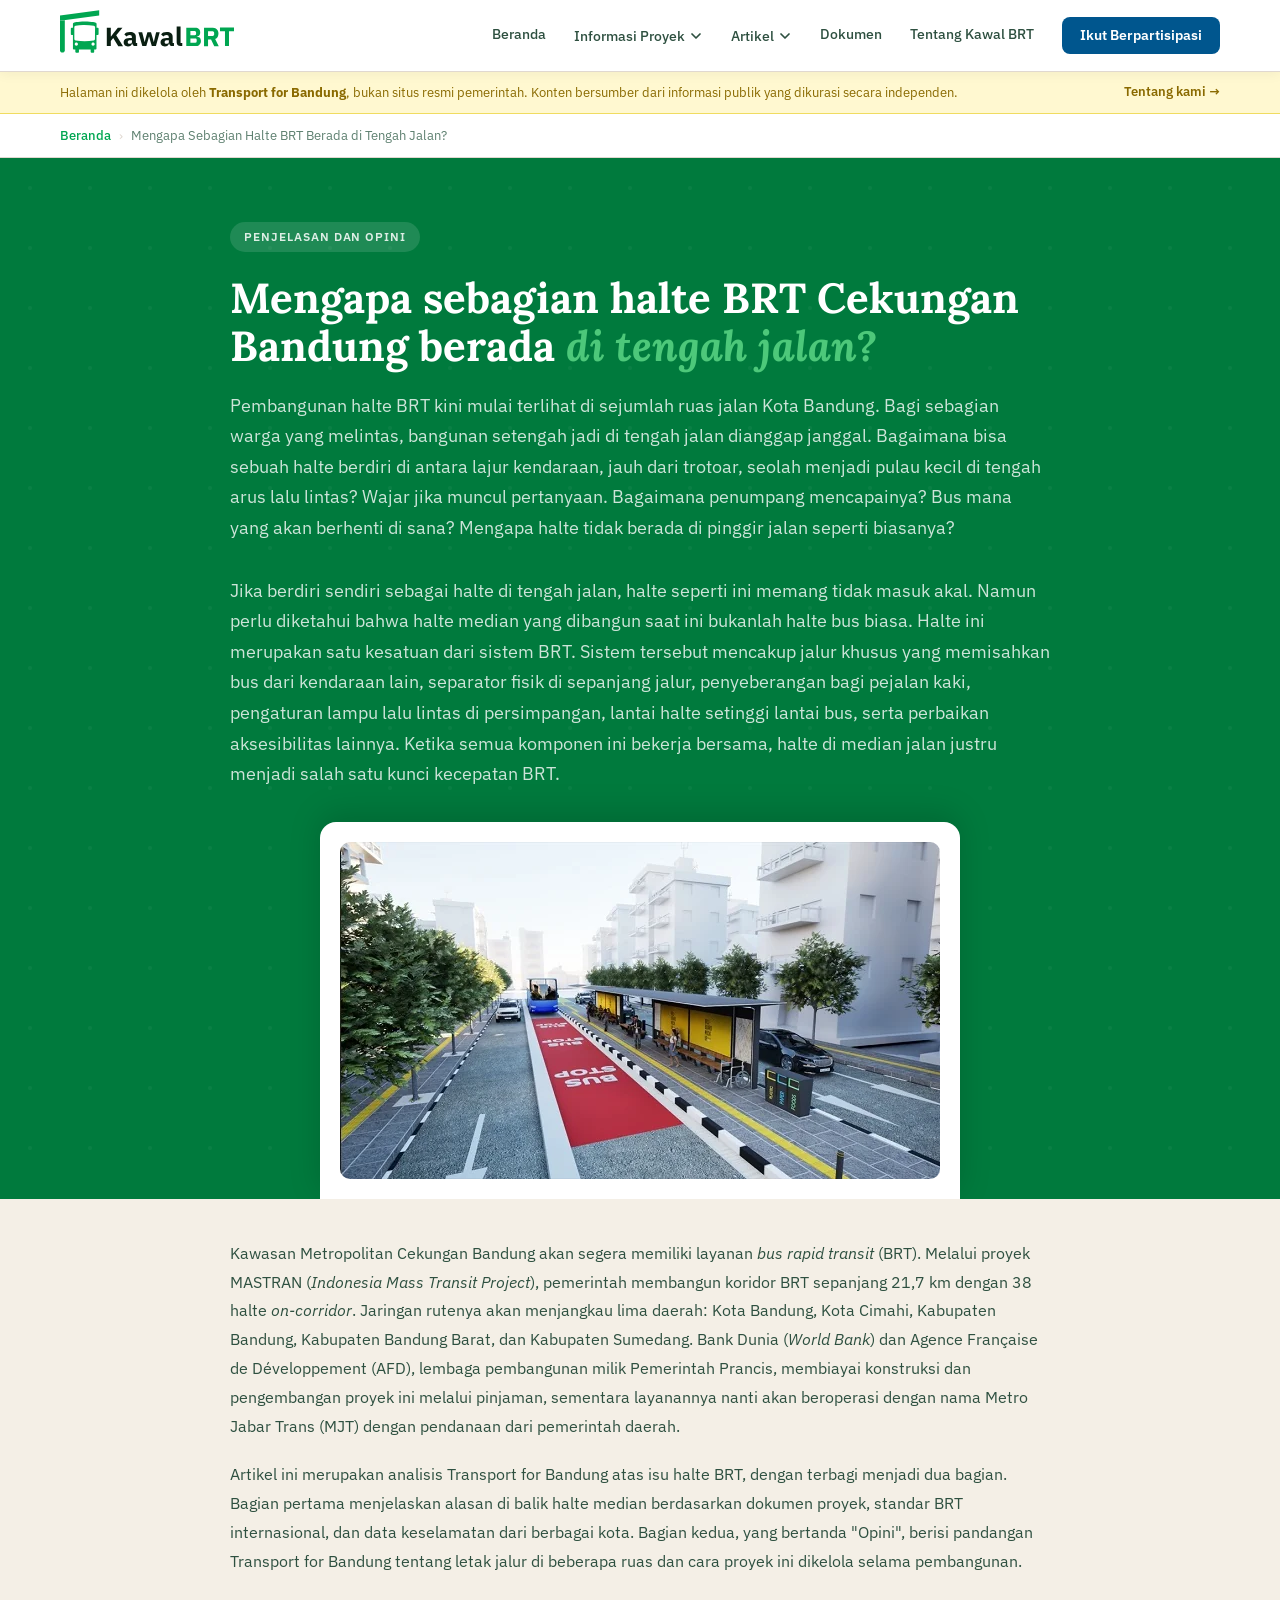
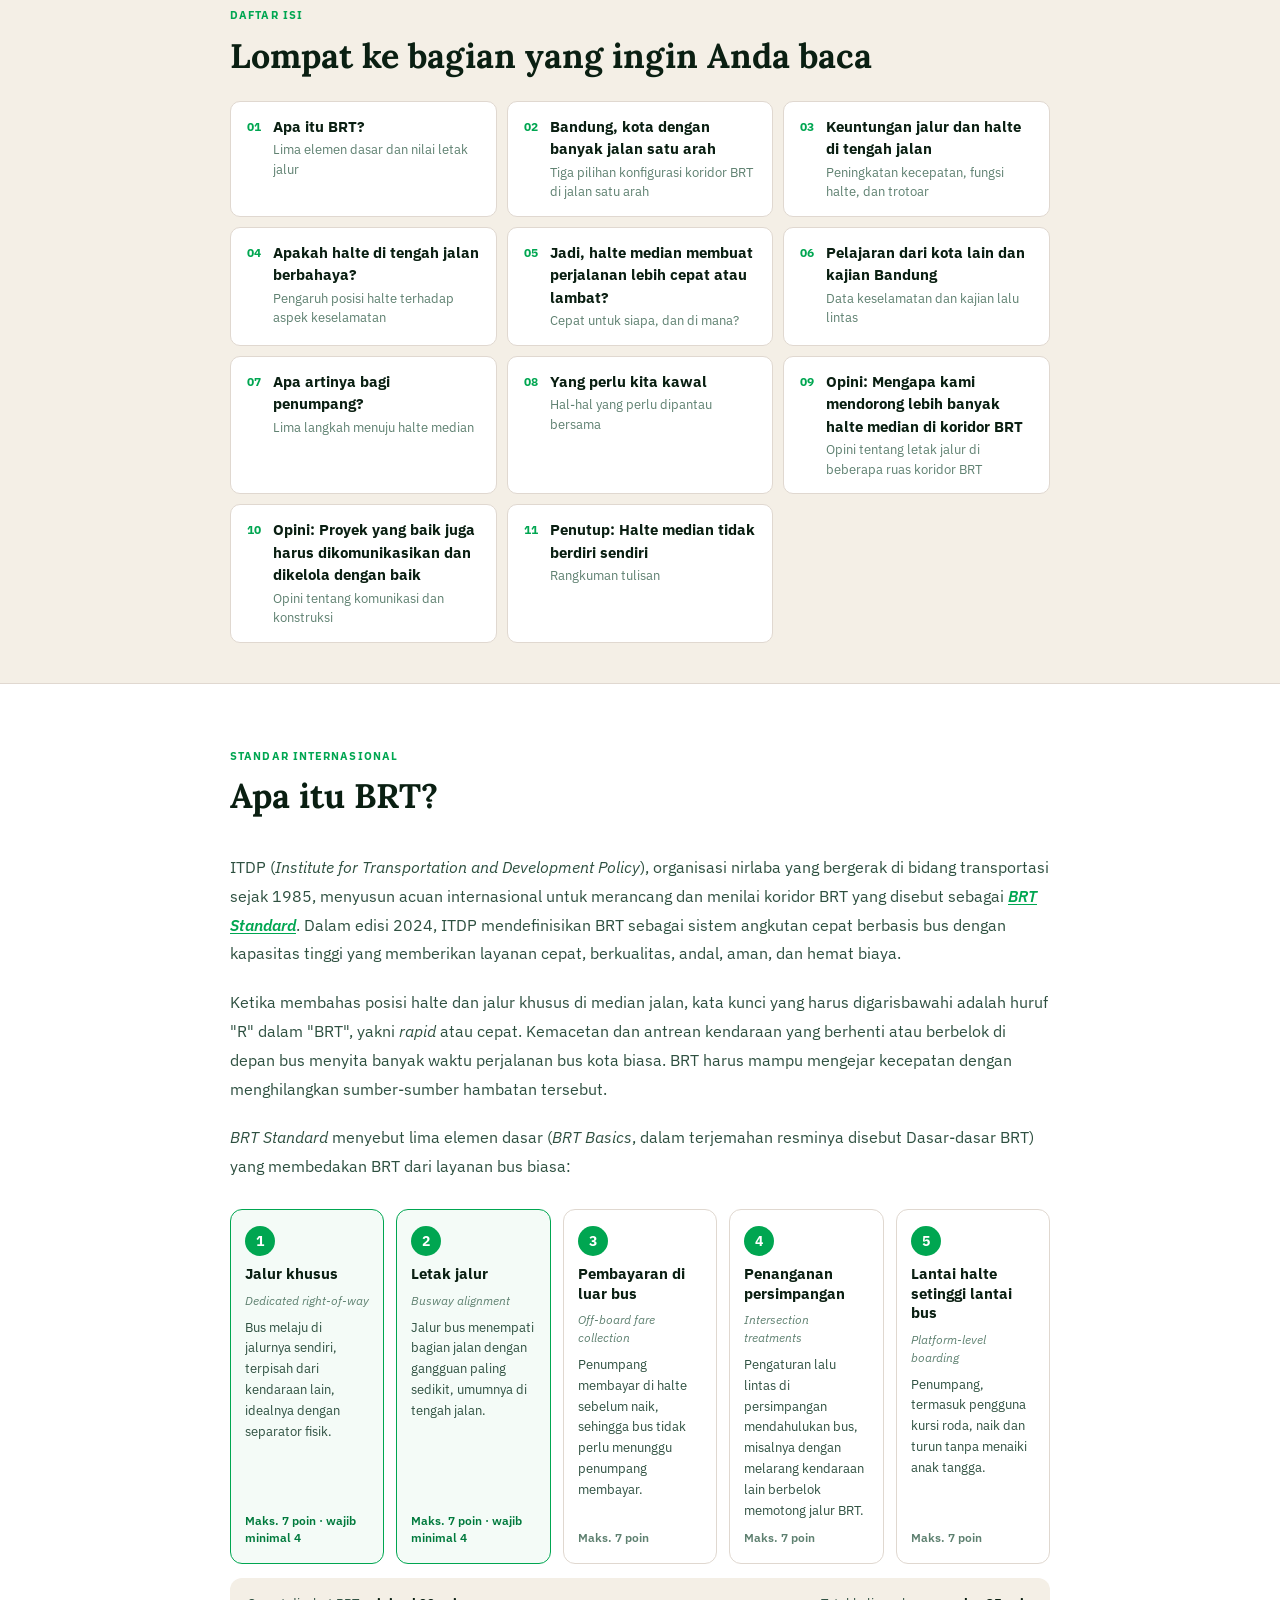
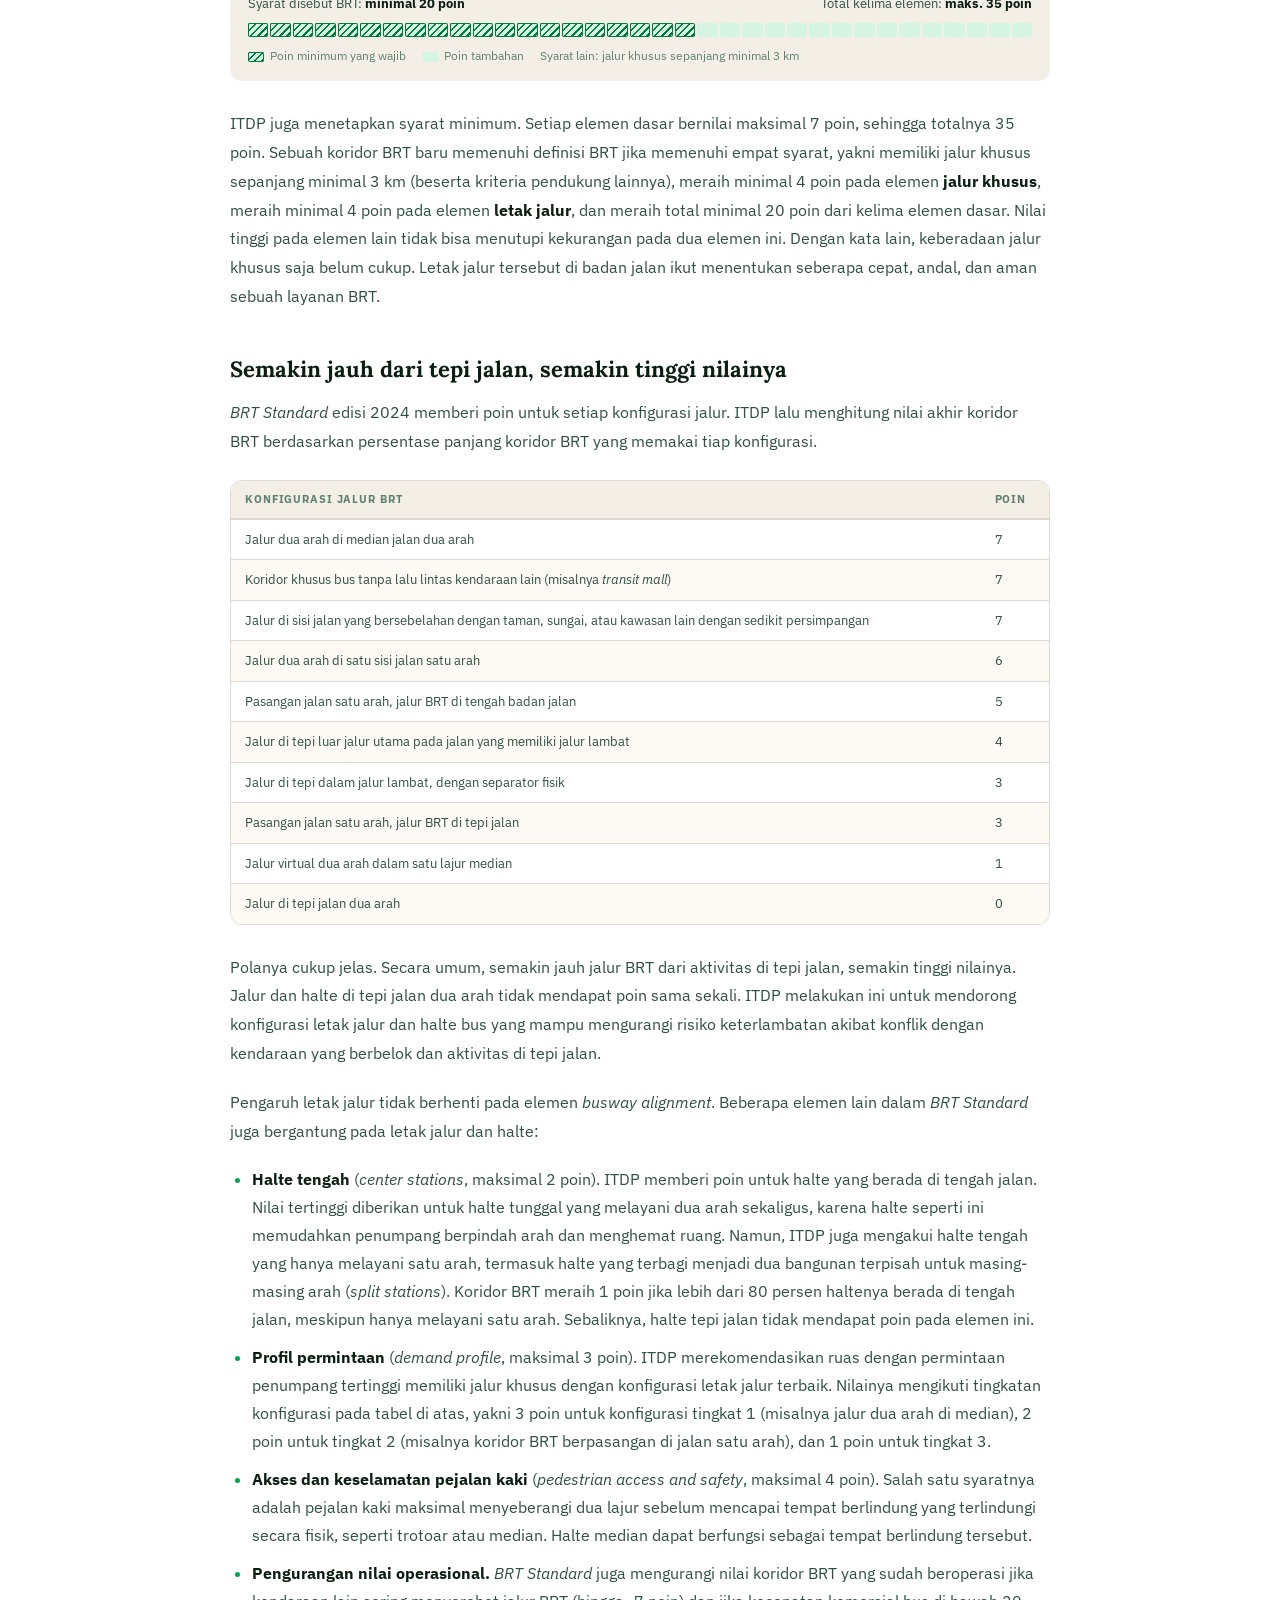
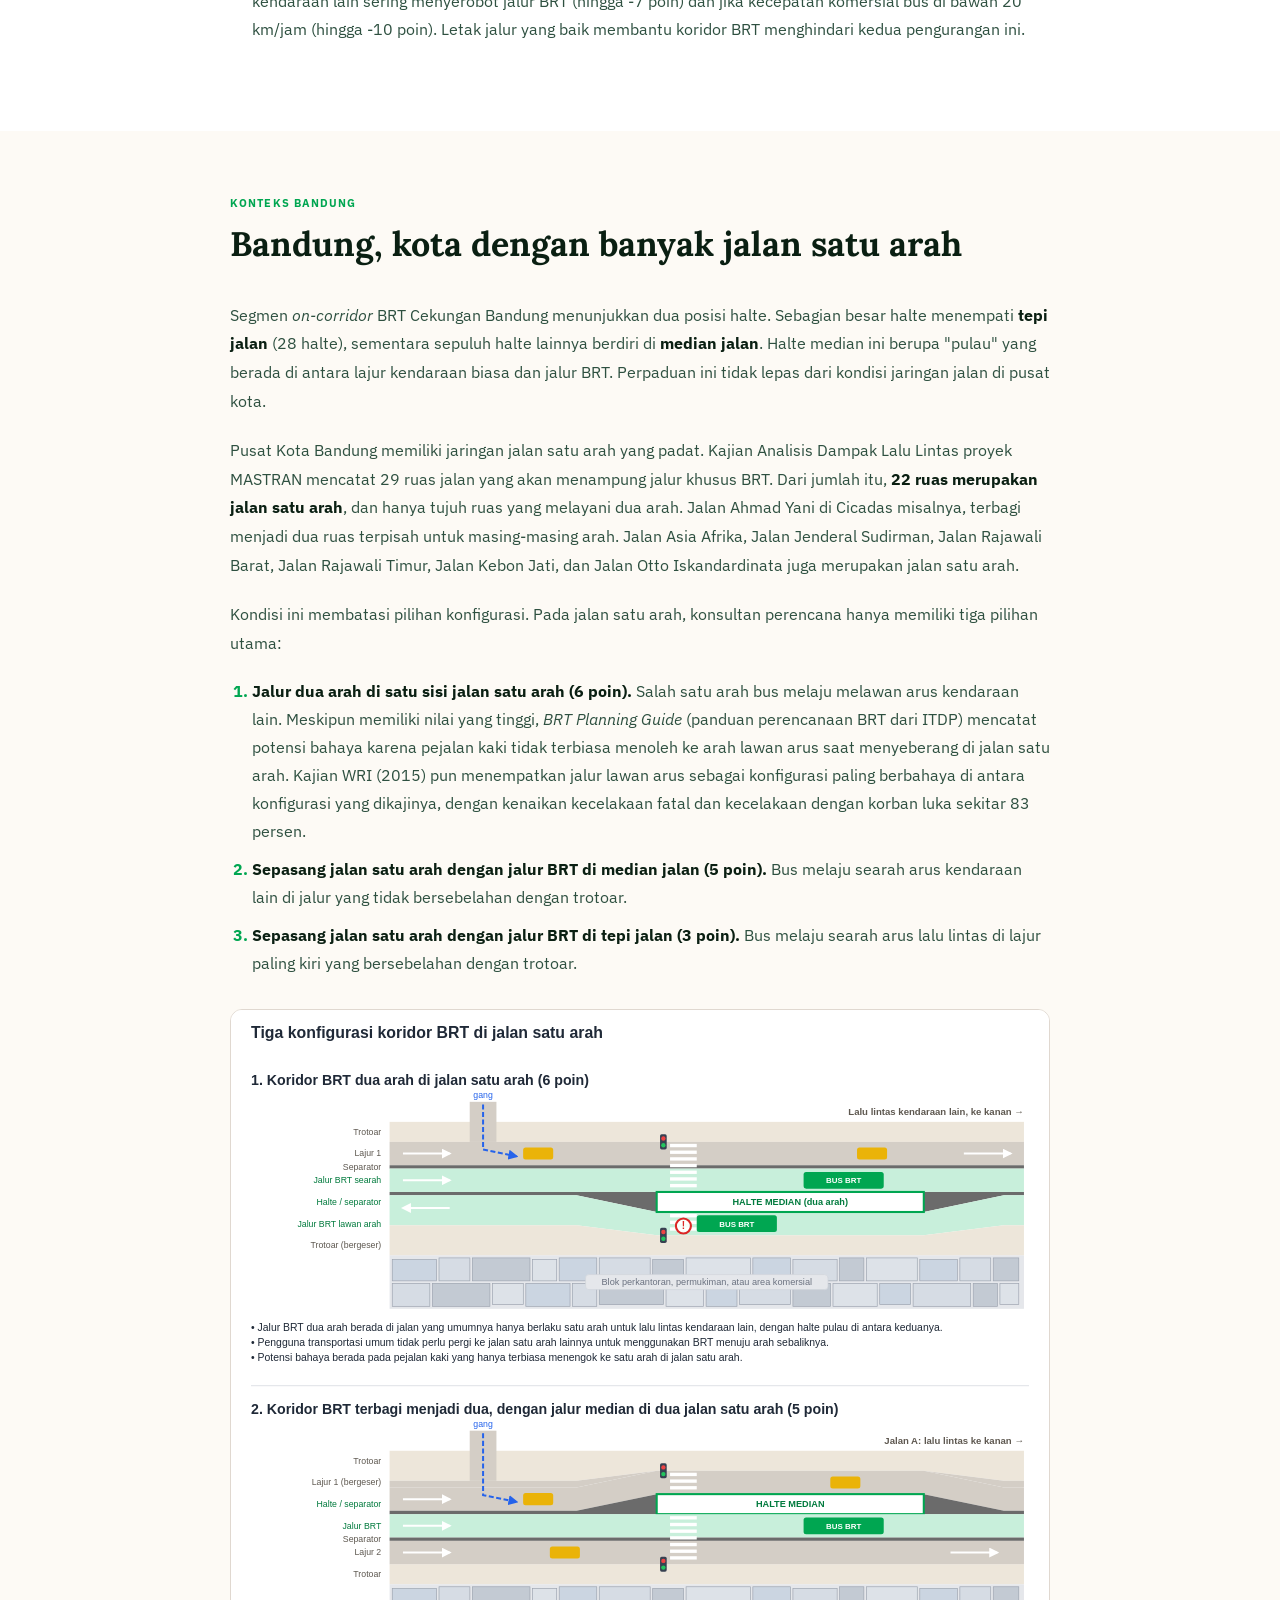
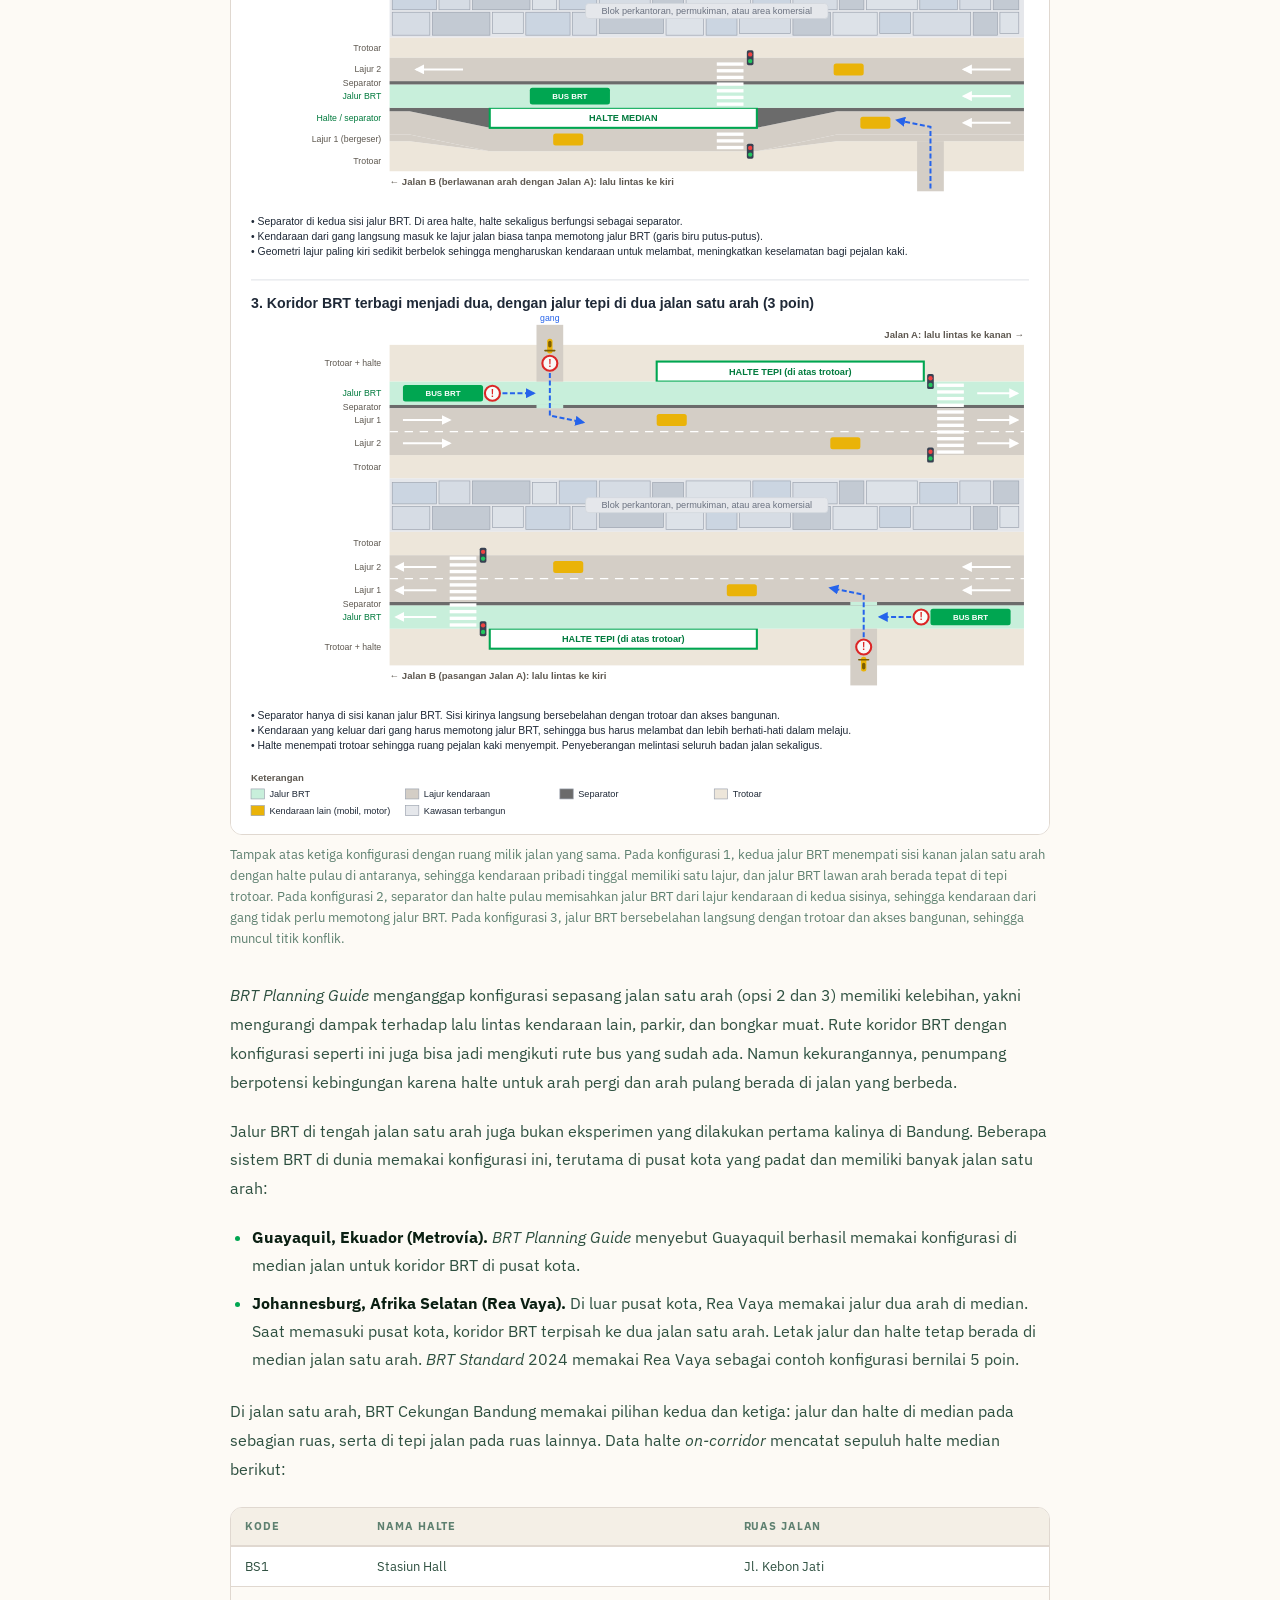
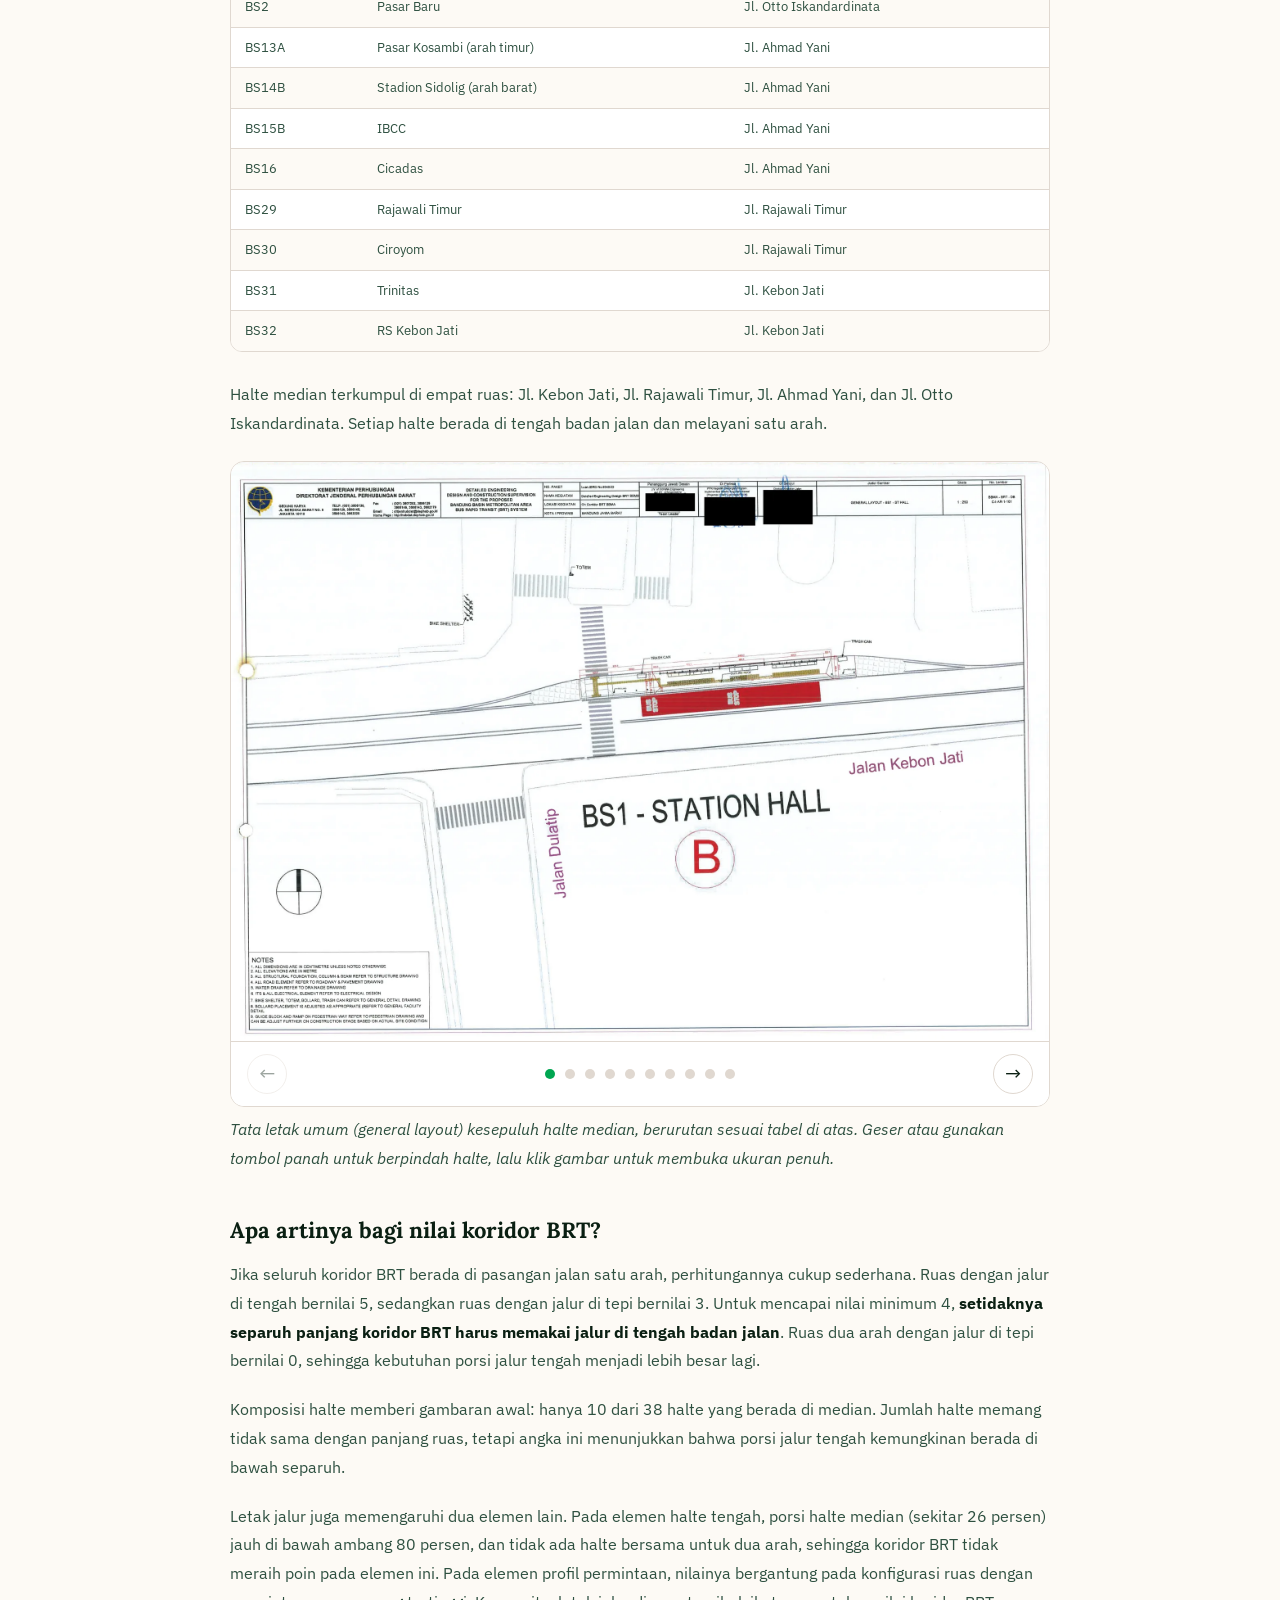
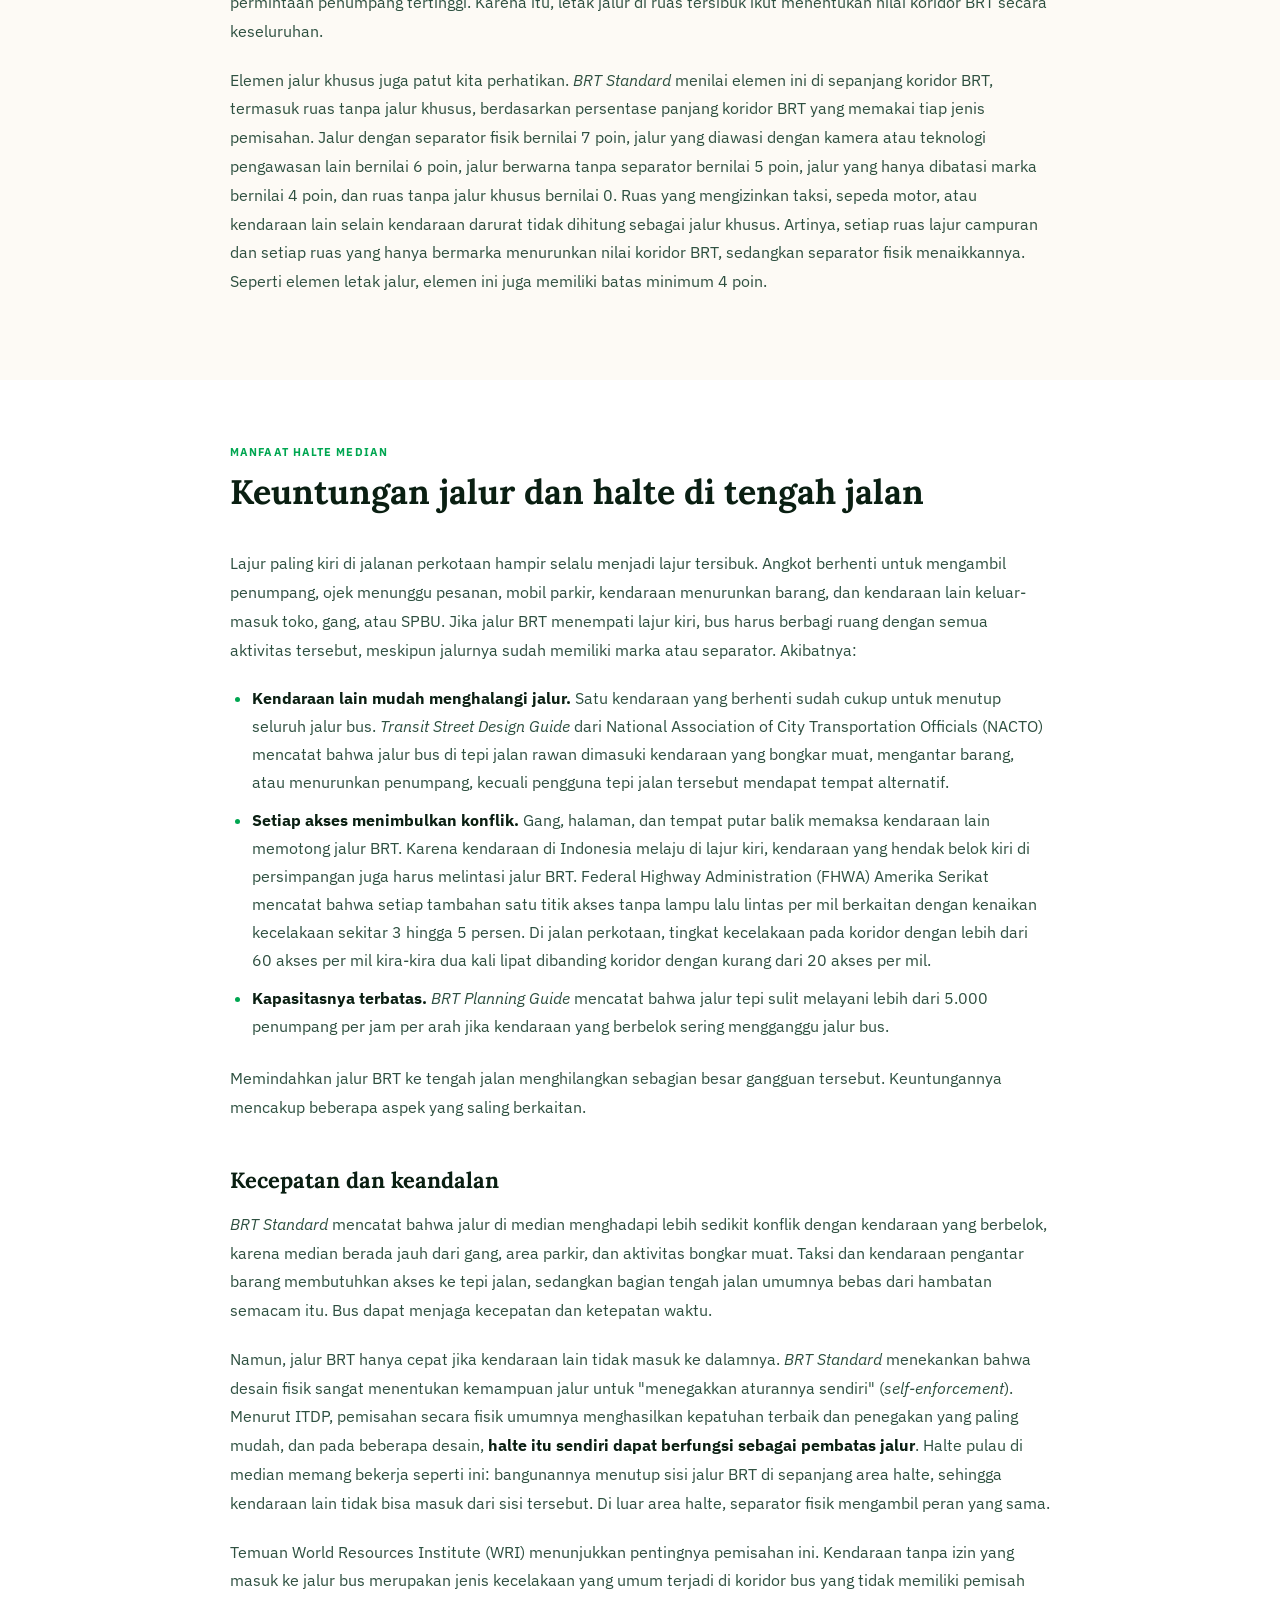
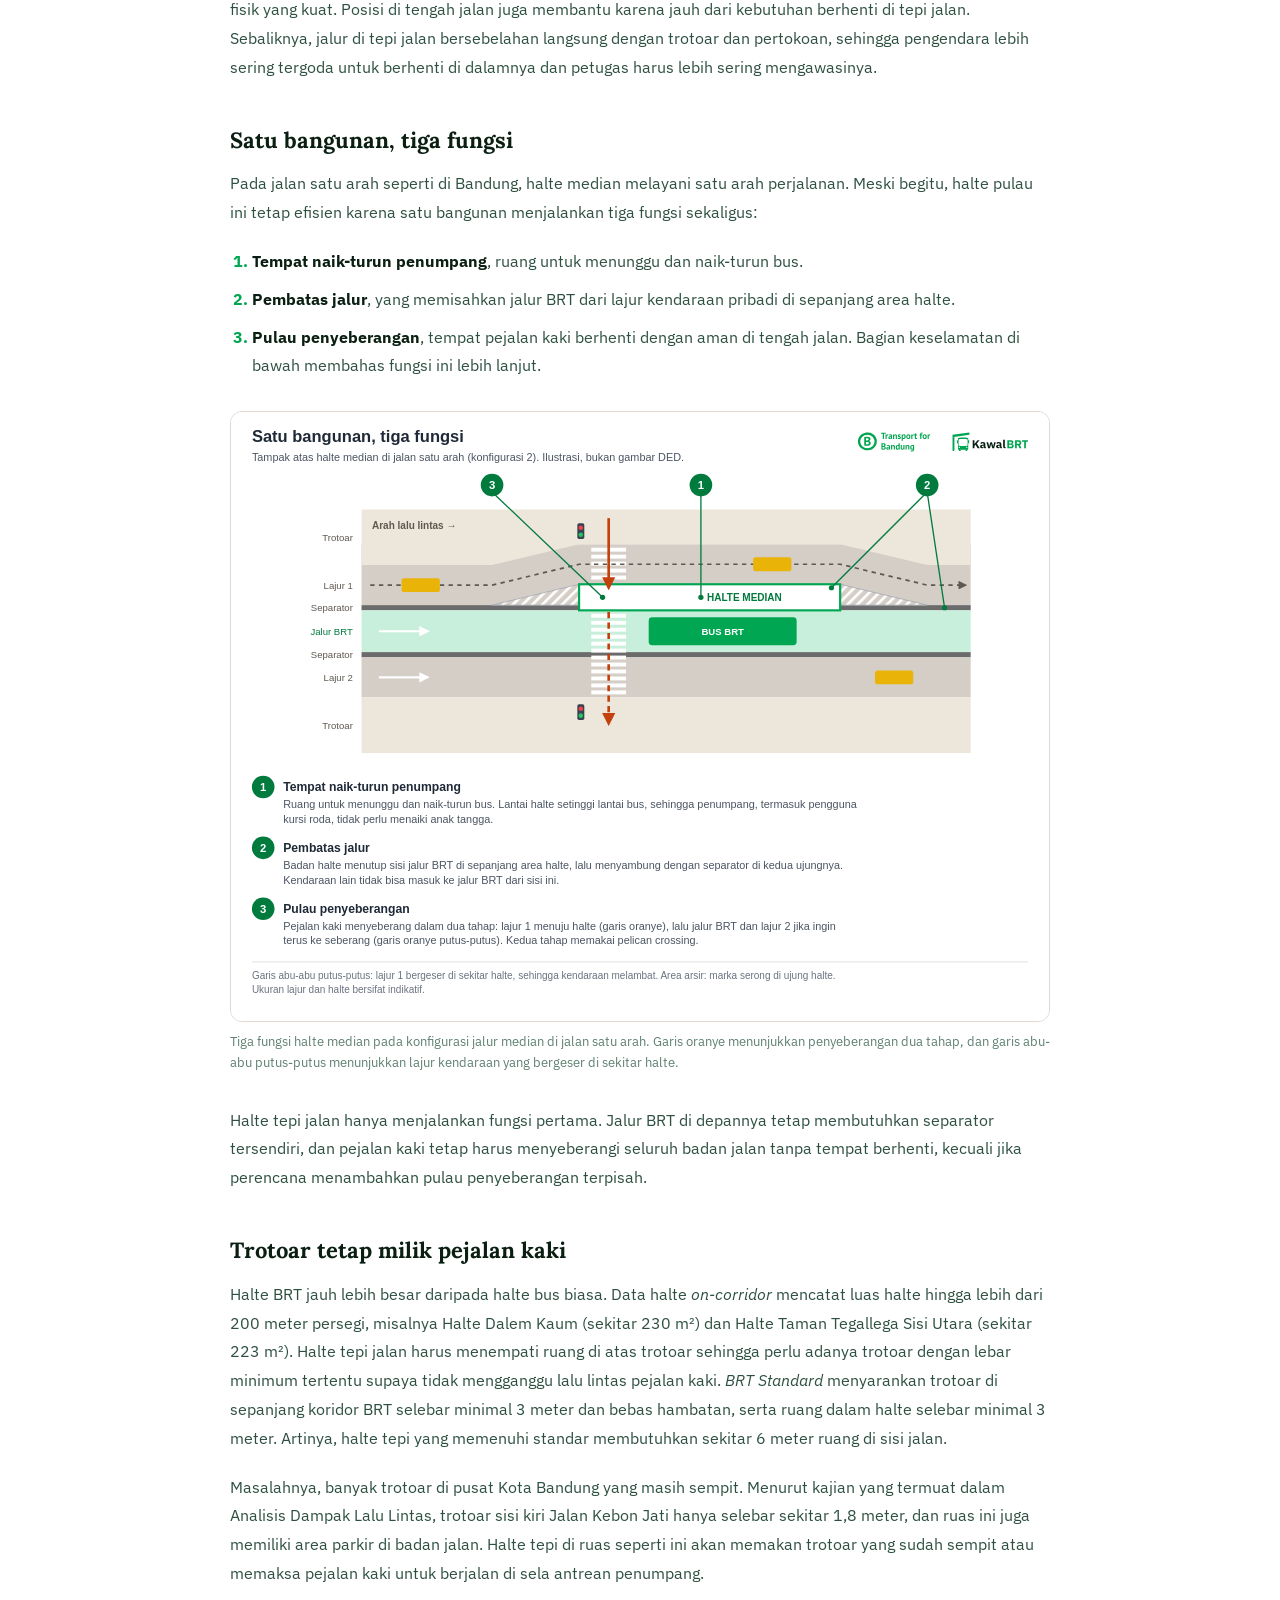
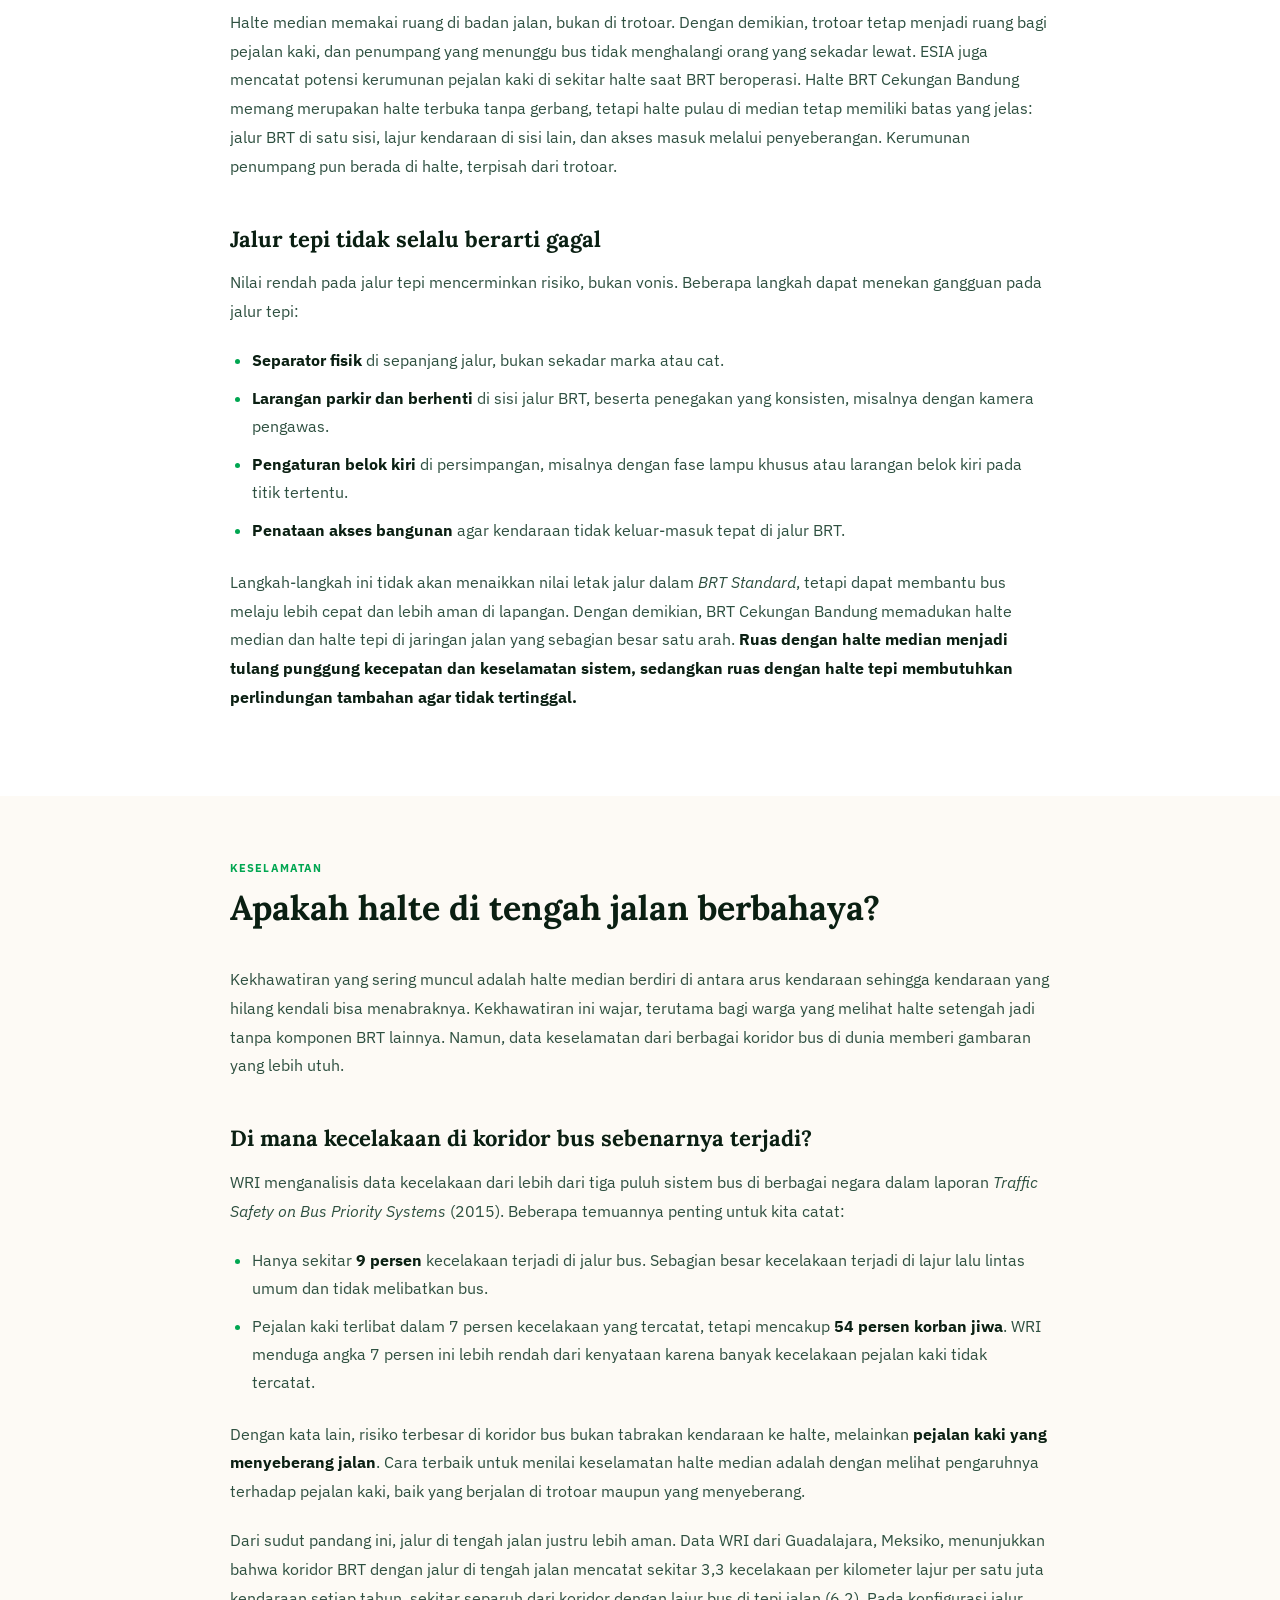
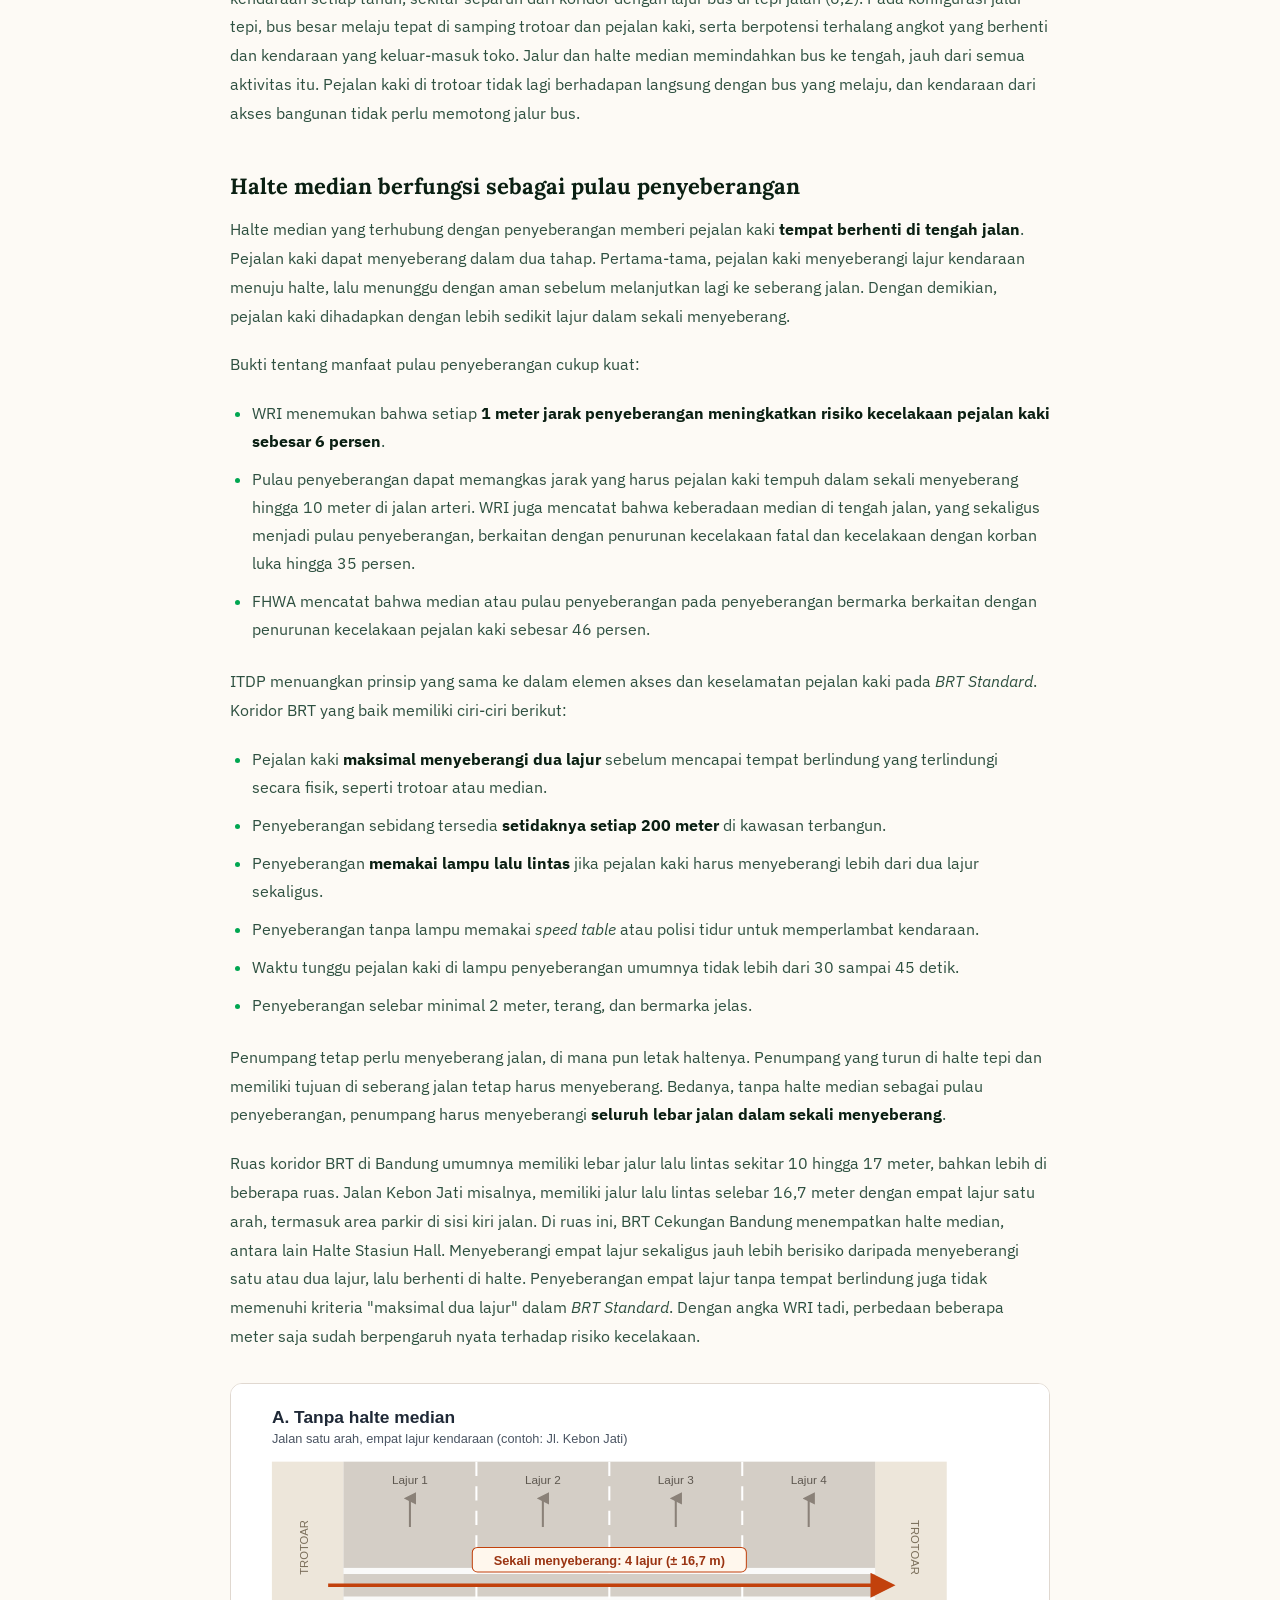
==== commit fed33ab3: "Flow fixes" ====
--- a/brt-halte-median.html
+++ b/brt-halte-median.html
@@ -110,7 +110,7 @@
         </a>
         <a class="toc-item" href="#bukti-dari-kota-lain-dan-dari-kajian-bandung-sendiri">
           <span class="toc-num">06</span>
-          <span class="toc-text"><span class="toc-name">Pelajaran dari kota lain</span><span class="toc-desc">Data keselamatan dan kajian lalu lintas</span></span>
+          <span class="toc-text"><span class="toc-name">Pelajaran dari kota lain dan kajian Bandung</span><span class="toc-desc">Data keselamatan dan kajian lalu lintas</span></span>
         </a>
         <a class="toc-item" href="#apa-artinya-bagi-penumpang">
           <span class="toc-num">07</span>
@@ -213,7 +213,7 @@
       <ul class="article-list">
         <li><strong>Halte tengah</strong> (<em>center stations</em>, maksimal 2 poin). ITDP memberi poin untuk halte yang berada di tengah jalan. Nilai tertinggi diberikan untuk halte tunggal yang melayani dua arah sekaligus, karena halte seperti ini memudahkan penumpang berpindah arah dan menghemat ruang. Namun, ITDP juga mengakui halte tengah yang hanya melayani satu arah, termasuk halte yang terbagi menjadi dua bangunan terpisah untuk masing-masing arah (<em>split stations</em>). Koridor BRT meraih 1 poin jika lebih dari 80 persen haltenya berada di tengah jalan, meskipun hanya melayani satu arah. Sebaliknya, halte tepi jalan tidak mendapat poin pada elemen ini.</li>
         <li><strong>Profil permintaan</strong> (<em>demand profile</em>, maksimal 3 poin). ITDP merekomendasikan ruas dengan permintaan penumpang tertinggi memiliki jalur khusus dengan konfigurasi letak jalur terbaik. Nilainya mengikuti tingkatan konfigurasi pada tabel di atas, yakni 3 poin untuk konfigurasi tingkat 1 (misalnya jalur dua arah di median), 2 poin untuk tingkat 2 (misalnya koridor BRT berpasangan di jalan satu arah), dan 1 poin untuk tingkat 3.</li>
-        <li><strong>Akses dan keselamatan pejalan kaki</strong> (<em>pedestrian access and safety</em>, maksimal 4 poin). Salah satu syaratnya adalah pejalan kaki maksimal menyeberangi dua lajur sebelum mencapai tempat berlindung yang terlindungi secara fisik, seperti trotoar atau median. Halte median dapat berfungsi sebagai tempat berlindung tersebut. Bagian keselamatan di bawah membahas hal ini lebih lanjut.</li>
+        <li><strong>Akses dan keselamatan pejalan kaki</strong> (<em>pedestrian access and safety</em>, maksimal 4 poin). Salah satu syaratnya adalah pejalan kaki maksimal menyeberangi dua lajur sebelum mencapai tempat berlindung yang terlindungi secara fisik, seperti trotoar atau median. Halte median dapat berfungsi sebagai tempat berlindung tersebut.</li>
         <li><strong>Pengurangan nilai operasional.</strong> <em>BRT Standard</em> juga mengurangi nilai koridor BRT yang sudah beroperasi jika kendaraan lain sering menyerobot jalur BRT (hingga -7 poin) dan jika kecepatan komersial bus di bawah 20 km/jam (hingga -10 poin). Letak jalur yang baik membantu koridor BRT menghindari kedua pengurangan ini.</li>
       </ul>
     </div>
@@ -233,7 +233,7 @@
       </ol>
       <figure class="article-figure">
         <img src="assets/svg/gambar-konfigurasi-jalan-satu-arah.svg" alt="Tampak atas tiga konfigurasi BRT pada jalan satu arah, lengkap dengan halte, separator, penyeberangan, dan akses gang" loading="lazy" decoding="async">
-        <figcaption>Tampak atas ketiga konfigurasi dengan ruang milik jalan yang sama. Pada konfigurasi 1, kedua jalur BRT menempati sisi kanan jalan satu arah dengan halte pulau di antaranya, sehingga kendaraan pribadi tinggal memiliki satu lajur, dan jalur BRT lawan arah berada tepat di tepi trotoar. Pada konfigurasi 2, separator dan halte pulau memisahkan jalur BRT dari lajur kendaraan di kedua sisinya, sehingga kendaraan dari gang tidak perlu memotong jalur BRT. Pada konfigurasi 3, jalur BRT bersebelahan langsung dengan trotoar dan akses bangunan, sehingga muncul titik konflik. Ilustrasi berskala, tetapi ukuran lajur dan halte bersifat indikatif, bukan gambar DED.</figcaption>
+        <figcaption>Tampak atas ketiga konfigurasi dengan ruang milik jalan yang sama. Pada konfigurasi 1, kedua jalur BRT menempati sisi kanan jalan satu arah dengan halte pulau di antaranya, sehingga kendaraan pribadi tinggal memiliki satu lajur, dan jalur BRT lawan arah berada tepat di tepi trotoar. Pada konfigurasi 2, separator dan halte pulau memisahkan jalur BRT dari lajur kendaraan di kedua sisinya, sehingga kendaraan dari gang tidak perlu memotong jalur BRT. Pada konfigurasi 3, jalur BRT bersebelahan langsung dengan trotoar dan akses bangunan, sehingga muncul titik konflik.</figcaption>
       </figure>
       <p><em>BRT Planning Guide</em> menganggap konfigurasi sepasang jalan satu arah (opsi 2 dan 3) memiliki kelebihan, yakni mengurangi dampak terhadap lalu lintas kendaraan lain, parkir, dan bongkar muat. Rute koridor BRT dengan konfigurasi seperti ini juga bisa jadi mengikuti rute bus yang sudah ada. Namun kekurangannya, penumpang berpotensi kebingungan karena halte untuk arah pergi dan arah pulang berada di jalan yang berbeda.</p>
       <p>Jalur BRT di tengah jalan satu arah juga bukan eksperimen yang dilakukan pertama kalinya di Bandung. Beberapa sistem BRT di dunia memakai konfigurasi ini, terutama di pusat kota yang padat dan memiliki banyak jalan satu arah:</p>
@@ -337,7 +337,7 @@
       <h3 class="article-subtitle" id="apa-artinya-bagi-nilai-koridor-brt">Apa artinya bagi nilai koridor BRT?</h3>
       <p>Jika seluruh koridor BRT berada di pasangan jalan satu arah, perhitungannya cukup sederhana. Ruas dengan jalur di tengah bernilai 5, sedangkan ruas dengan jalur di tepi bernilai 3. Untuk mencapai nilai minimum 4, <strong>setidaknya separuh panjang koridor BRT harus memakai jalur di tengah badan jalan</strong>. Ruas dua arah dengan jalur di tepi bernilai 0, sehingga kebutuhan porsi jalur tengah menjadi lebih besar lagi.</p>
       <p>Komposisi halte memberi gambaran awal: hanya 10 dari 38 halte yang berada di median. Jumlah halte memang tidak sama dengan panjang ruas, tetapi angka ini menunjukkan bahwa porsi jalur tengah kemungkinan berada di bawah separuh.</p>
-      <p>Letak jalur juga memengaruhi dua elemen lain. Pada elemen halte tengah, koridor BRT ini tidak memiliki halte bersama untuk dua arah. Hanya 10 dari 38 halte (sekitar 26 persen) yang berada di median, dan semuanya melayani satu arah. Angka ini jauh di bawah ambang 80 persen untuk halte tengah satu arah, sehingga koridor BRT tidak meraih poin pada elemen ini. Pada elemen profil permintaan, nilainya bergantung pada konfigurasi ruas dengan permintaan penumpang tertinggi. Jika ruas tersebut memakai konfigurasi tingkat 1, koridor BRT mendapat 3 poin. Jika memakai konfigurasi tingkat 2, termasuk pasangan jalan satu arah dengan jalur di tengah maupun di tepi, koridor BRT mendapat 2 poin, dan konfigurasi tingkat 3 mendapat 1 poin. Jika ruas tersibuk tidak termasuk dalam koridor BRT, koridor BRT tidak mendapat poin pada elemen ini. Karena itu, letak jalur di ruas tersibuk ikut menentukan nilai koridor BRT secara keseluruhan.</p>
+      <p>Letak jalur juga memengaruhi dua elemen lain. Pada elemen halte tengah, porsi halte median (sekitar 26 persen) jauh di bawah ambang 80 persen, dan tidak ada halte bersama untuk dua arah, sehingga koridor BRT tidak meraih poin pada elemen ini. Pada elemen profil permintaan, nilainya bergantung pada konfigurasi ruas dengan permintaan penumpang tertinggi. Karena itu, letak jalur di ruas tersibuk ikut menentukan nilai koridor BRT secara keseluruhan.</p>
       <p>Elemen jalur khusus juga patut kita perhatikan. <em>BRT Standard</em> menilai elemen ini di sepanjang koridor BRT, termasuk ruas tanpa jalur khusus, berdasarkan persentase panjang koridor BRT yang memakai tiap jenis pemisahan. Jalur dengan separator fisik bernilai 7 poin, jalur yang diawasi dengan kamera atau teknologi pengawasan lain bernilai 6 poin, jalur berwarna tanpa separator bernilai 5 poin, jalur yang hanya dibatasi marka bernilai 4 poin, dan ruas tanpa jalur khusus bernilai 0. Ruas yang mengizinkan taksi, sepeda motor, atau kendaraan lain selain kendaraan darurat tidak dihitung sebagai jalur khusus. Artinya, setiap ruas lajur campuran dan setiap ruas yang hanya bermarka menurunkan nilai koridor BRT, sedangkan separator fisik menaikkannya. Seperti elemen letak jalur, elemen ini juga memiliki batas minimum 4 poin.</p>
     </div>
   </section>
@@ -355,8 +355,8 @@
       <p>Memindahkan jalur BRT ke tengah jalan menghilangkan sebagian besar gangguan tersebut. Keuntungannya mencakup beberapa aspek yang saling berkaitan.</p>
       <h3 class="article-subtitle" id="kecepatan-dan-keandalan">Kecepatan dan keandalan</h3>
       <p><em>BRT Standard</em> mencatat bahwa jalur di median menghadapi lebih sedikit konflik dengan kendaraan yang berbelok, karena median berada jauh dari gang, area parkir, dan aktivitas bongkar muat. Taksi dan kendaraan pengantar barang membutuhkan akses ke tepi jalan, sedangkan bagian tengah jalan umumnya bebas dari hambatan semacam itu. Bus dapat menjaga kecepatan dan ketepatan waktu.</p>
-      <p>Namun, jalur BRT hanya cepat jika kendaraan lain tidak masuk ke dalamnya. <em>BRT Standard</em> menekankan bahwa desain fisik sangat menentukan kemampuan jalur untuk "menegakkan aturannya sendiri" (<em>self-enforcement</em>). Menurut ITDP, pemisahan secara fisik umumnya menghasilkan kepatuhan terbaik dan penegakan yang paling mudah, dan pada beberapa desain, <strong>halte itu sendiri dapat berfungsi sebagai pembatas jalur</strong>. Halte pulau di median memang bekerja seperti ini: bangunannya menutup sisi jalur BRT di sepanjang area halte, sehingga kendaraan lain tidak bisa masuk dari sisi tersebut.</p>
-      <p>Temuan World Resources Institute (WRI) menunjukkan pentingnya pemisahan ini. Kendaraan tanpa izin yang masuk ke jalur bus merupakan jenis kecelakaan yang umum terjadi di koridor bus yang tidak memiliki pemisah fisik yang kuat. Posisi di tengah jalan juga membantu karena jauh dari kebutuhan berhenti di tepi jalan. Sebaliknya, jalur di tepi jalan bersebelahan langsung dengan trotoar dan pertokoan, sehingga pengendara lebih sering tergoda untuk berhenti di dalamnya dan petugas harus lebih sering mengawasinya. Perlu dicatat, halte hanya melindungi jalur di sepanjang bangunannya. Di luar area halte, jalur BRT tetap membutuhkan separator fisik.</p>
+      <p>Namun, jalur BRT hanya cepat jika kendaraan lain tidak masuk ke dalamnya. <em>BRT Standard</em> menekankan bahwa desain fisik sangat menentukan kemampuan jalur untuk "menegakkan aturannya sendiri" (<em>self-enforcement</em>). Menurut ITDP, pemisahan secara fisik umumnya menghasilkan kepatuhan terbaik dan penegakan yang paling mudah, dan pada beberapa desain, <strong>halte itu sendiri dapat berfungsi sebagai pembatas jalur</strong>. Halte pulau di median memang bekerja seperti ini: bangunannya menutup sisi jalur BRT di sepanjang area halte, sehingga kendaraan lain tidak bisa masuk dari sisi tersebut. Di luar area halte, separator fisik mengambil peran yang sama.</p>
+      <p>Temuan World Resources Institute (WRI) menunjukkan pentingnya pemisahan ini. Kendaraan tanpa izin yang masuk ke jalur bus merupakan jenis kecelakaan yang umum terjadi di koridor bus yang tidak memiliki pemisah fisik yang kuat. Posisi di tengah jalan juga membantu karena jauh dari kebutuhan berhenti di tepi jalan. Sebaliknya, jalur di tepi jalan bersebelahan langsung dengan trotoar dan pertokoan, sehingga pengendara lebih sering tergoda untuk berhenti di dalamnya dan petugas harus lebih sering mengawasinya.</p>
       <h3 class="article-subtitle" id="satu-bangunan-tiga-fungsi">Satu bangunan, tiga fungsi</h3>
       <p>Pada jalan satu arah seperti di Bandung, halte median melayani satu arah perjalanan. Meski begitu, halte pulau ini tetap efisien karena satu bangunan menjalankan tiga fungsi sekaligus:</p>
       <ol class="article-list">
@@ -366,14 +366,13 @@
       </ol>
       <figure class="article-figure">
         <img src="assets/svg/gambar-tiga-fungsi-halte-median.svg" alt="Tampak atas halte median dengan tiga fungsi bertanda: tempat naik-turun penumpang, pembatas jalur, dan pulau penyeberangan" loading="lazy" decoding="async">
-        <figcaption>Tiga fungsi halte median pada konfigurasi jalur median di jalan satu arah. Garis oranye menunjukkan penyeberangan dua tahap, dan garis abu-abu putus-putus menunjukkan lajur kendaraan yang bergeser di sekitar halte. Ilustrasi, bukan gambar DED.</figcaption>
+        <figcaption>Tiga fungsi halte median pada konfigurasi jalur median di jalan satu arah. Garis oranye menunjukkan penyeberangan dua tahap, dan garis abu-abu putus-putus menunjukkan lajur kendaraan yang bergeser di sekitar halte.</figcaption>
       </figure>
       <p>Halte tepi jalan hanya menjalankan fungsi pertama. Jalur BRT di depannya tetap membutuhkan separator tersendiri, dan pejalan kaki tetap harus menyeberangi seluruh badan jalan tanpa tempat berhenti, kecuali jika perencana menambahkan pulau penyeberangan terpisah.</p>
       <h3 class="article-subtitle" id="trotoar-tetap-milik-pejalan-kaki">Trotoar tetap milik pejalan kaki</h3>
       <p>Halte BRT jauh lebih besar daripada halte bus biasa. Data halte <em>on-corridor</em> mencatat luas halte hingga lebih dari 200 meter persegi, misalnya Halte Dalem Kaum (sekitar 230 m²) dan Halte Taman Tegallega Sisi Utara (sekitar 223 m²). Halte tepi jalan harus menempati ruang di atas trotoar sehingga perlu adanya trotoar dengan lebar minimum tertentu supaya tidak mengganggu lalu lintas pejalan kaki. <em>BRT Standard</em> menyarankan trotoar di sepanjang koridor BRT selebar minimal 3 meter dan bebas hambatan, serta ruang dalam halte selebar minimal 3 meter. Artinya, halte tepi yang memenuhi standar membutuhkan sekitar 6 meter ruang di sisi jalan.</p>
       <p>Masalahnya, banyak trotoar di pusat Kota Bandung yang masih sempit. Menurut kajian yang termuat dalam Analisis Dampak Lalu Lintas, trotoar sisi kiri Jalan Kebon Jati hanya selebar sekitar 1,8 meter, dan ruas ini juga memiliki area parkir di badan jalan. Halte tepi di ruas seperti ini akan memakan trotoar yang sudah sempit atau memaksa pejalan kaki untuk berjalan di sela antrean penumpang.</p>
-      <p>Halte median memakai ruang di badan jalan, bukan di trotoar. Dengan demikian, trotoar tetap menjadi ruang bagi pejalan kaki, dan penumpang yang menunggu bus tidak menghalangi orang yang sekadar lewat. ESIA juga mencatat potensi kerumunan pejalan kaki di sekitar halte saat BRT beroperasi. Pada halte median, kerumunan ini berada di halte yang terpisah dari trotoar.</p>
-      <p>Halte BRT Cekungan Bandung merupakan halte terbuka, bukan halte tertutup dengan gerbang. Meski begitu, halte pulau di median tetap memiliki batas yang jelas: jalur BRT di satu sisi, lajur kendaraan di sisi lain, dan akses masuk melalui penyeberangan. Orang yang berada di halte median hampir pasti adalah penumpang, sedangkan trotoar tetap menjadi milik pejalan kaki.</p>
+      <p>Halte median memakai ruang di badan jalan, bukan di trotoar. Dengan demikian, trotoar tetap menjadi ruang bagi pejalan kaki, dan penumpang yang menunggu bus tidak menghalangi orang yang sekadar lewat. ESIA juga mencatat potensi kerumunan pejalan kaki di sekitar halte saat BRT beroperasi. Halte BRT Cekungan Bandung memang merupakan halte terbuka tanpa gerbang, tetapi halte pulau di median tetap memiliki batas yang jelas: jalur BRT di satu sisi, lajur kendaraan di sisi lain, dan akses masuk melalui penyeberangan. Kerumunan penumpang pun berada di halte, terpisah dari trotoar.</p>
       <h3 class="article-subtitle" id="jalur-tepi-tidak-selalu-berarti-gagal">Jalur tepi tidak selalu berarti gagal</h3>
       <p>Nilai rendah pada jalur tepi mencerminkan risiko, bukan vonis. Beberapa langkah dapat menekan gangguan pada jalur tepi:</p>
       <ul class="article-list">
@@ -398,7 +397,7 @@
         <li>Pejalan kaki terlibat dalam 7 persen kecelakaan yang tercatat, tetapi mencakup <strong>54 persen korban jiwa</strong>. WRI menduga angka 7 persen ini lebih rendah dari kenyataan karena banyak kecelakaan pejalan kaki tidak tercatat.</li>
       </ul>
       <p>Dengan kata lain, risiko terbesar di koridor bus bukan tabrakan kendaraan ke halte, melainkan <strong>pejalan kaki yang menyeberang jalan</strong>. Cara terbaik untuk menilai keselamatan halte median adalah dengan melihat pengaruhnya terhadap pejalan kaki, baik yang berjalan di trotoar maupun yang menyeberang.</p>
-      <p>Dari sudut pandang ini, jalur di tengah jalan justru lebih aman. Data WRI dari Guadalajara, Meksiko, menunjukkan bahwa koridor BRT dengan jalur di tengah jalan mencatat sekitar 3,3 kecelakaan per kilometer lajur per satu juta kendaraan setiap tahun, sekitar separuh dari koridor dengan lajur bus di tepi jalan (6,2). Pada konfigurasi jalur tepi, bus besar melaju tepat di samping trotoar dan pejalan kaki, serta berpotensi terhalang angkot yang berhenti dan kendaraan yang keluar-masuk toko. Jalur dan halte median memindahkan bus ke tengah, jauh dari semua aktivitas itu. Pejalan kaki di trotoar tidak lagi berhadapan langsung dengan bus yang melaju, dan kendaraan dari akses bangunan tidak perlu memotong jalur bus. WRI juga mencatat bahwa jalur bus tepi jalan di Guadalajara berkaitan dengan kenaikan angka kecelakaan kendaraan maupun pejalan kaki.</p>
+      <p>Dari sudut pandang ini, jalur di tengah jalan justru lebih aman. Data WRI dari Guadalajara, Meksiko, menunjukkan bahwa koridor BRT dengan jalur di tengah jalan mencatat sekitar 3,3 kecelakaan per kilometer lajur per satu juta kendaraan setiap tahun, sekitar separuh dari koridor dengan lajur bus di tepi jalan (6,2). Pada konfigurasi jalur tepi, bus besar melaju tepat di samping trotoar dan pejalan kaki, serta berpotensi terhalang angkot yang berhenti dan kendaraan yang keluar-masuk toko. Jalur dan halte median memindahkan bus ke tengah, jauh dari semua aktivitas itu. Pejalan kaki di trotoar tidak lagi berhadapan langsung dengan bus yang melaju, dan kendaraan dari akses bangunan tidak perlu memotong jalur bus.</p>
       <h3 class="article-subtitle" id="halte-median-berfungsi-sebagai-pulau-penyeberangan">Halte median berfungsi sebagai pulau penyeberangan</h3>
       <p>Halte median yang terhubung dengan penyeberangan memberi pejalan kaki <strong>tempat berhenti di tengah jalan</strong>. Pejalan kaki dapat menyeberang dalam dua tahap. Pertama-tama, pejalan kaki menyeberangi lajur kendaraan menuju halte, lalu menunggu dengan aman sebelum melanjutkan lagi ke seberang jalan. Dengan demikian, pejalan kaki dihadapkan dengan lebih sedikit lajur dalam sekali menyeberang.</p>
       <p>Bukti tentang manfaat pulau penyeberangan cukup kuat:</p>
@@ -420,13 +419,13 @@
       <p>Ruas koridor BRT di Bandung umumnya memiliki lebar jalur lalu lintas sekitar 10 hingga 17 meter, bahkan lebih di beberapa ruas. Jalan Kebon Jati misalnya, memiliki jalur lalu lintas selebar 16,7 meter dengan empat lajur satu arah, termasuk area parkir di sisi kiri jalan. Di ruas ini, BRT Cekungan Bandung menempatkan halte median, antara lain Halte Stasiun Hall. Menyeberangi empat lajur sekaligus jauh lebih berisiko daripada menyeberangi satu atau dua lajur, lalu berhenti di halte. Penyeberangan empat lajur tanpa tempat berlindung juga tidak memenuhi kriteria "maksimal dua lajur" dalam <em>BRT Standard</em>. Dengan angka WRI tadi, perbedaan beberapa meter saja sudah berpengaruh nyata terhadap risiko kecelakaan.</p>
       <figure class="article-figure">
         <img src="assets/svg/gambar-jarak-penyeberangan.svg" alt="Perbandingan jarak penyeberangan di jalan satu arah empat lajur, tanpa dan dengan halte median" loading="lazy" decoding="async">
-        <figcaption>Ilustrasi jarak penyeberangan pada jalan satu arah empat lajur seperti Jalan Kebon Jati. Tanpa halte median, pejalan kaki menyeberangi seluruh badan jalan sekaligus. Dengan halte median, penumpang cukup menyeberangi satu lajur untuk mencapai halte, dan pejalan kaki yang ingin terus menyeberang memiliki tempat berhenti di tengah. Ukuran lajur bersifat ilustratif, bukan gambar DED.</figcaption>
+        <figcaption>Ilustrasi jarak penyeberangan pada jalan satu arah empat lajur seperti Jalan Kebon Jati. Tanpa halte median, pejalan kaki menyeberangi seluruh badan jalan sekaligus. Dengan halte median, penumpang cukup menyeberangi satu lajur untuk mencapai halte, dan pejalan kaki yang ingin terus menyeberang memiliki tempat berhenti di tengah.</figcaption>
       </figure>
       <h3 class="article-subtitle" id="halte-median-memecah-jalan-lurus-yang-mengundang-ngebut">Halte median memecah jalan lurus yang mengundang ngebut</h3>
       <p>Kecepatan kendaraan merupakan salah satu penentu terbesar keselamatan jalan. WRI menyebut kecepatan sebagai salah satu faktor utama yang menentukan tingkat keparahan kecelakaan. Mengutip Rosén dan Sander (2009), WRI mencatat bahwa risiko kematian pejalan kaki pada kecepatan tabrak 50 km/jam lebih dari dua kali lipat risiko pada 40 km/jam. Koridor BRT di Bandung melintasi pertokoan, pasar, sekolah, rumah sakit, dan permukiman. Di lingkungan seperti ini, kecepatan kendaraan menentukan apakah sebuah benturan berakhir dengan luka ringan atau korban jiwa.</p>
       <p>Jalan yang lurus dan panjang tanpa gangguan mendorong pengendara untuk melaju lebih kencang. Data WRI dari Guadalajara menunjukkan bahwa setiap tambahan 10 meter jarak antarpersimpangan berlampu berkaitan dengan kenaikan korban luka dan korban jiwa sebesar 3 persen, meskipun jumlah kecelakaan secara keseluruhan sedikit turun. Ruas yang panjang memang memiliki lebih sedikit titik konflik, tetapi kendaraan melaju lebih kencang, sehingga kecelakaan yang terjadi cenderung lebih parah.</p>
       <p>Halte median tidak mengubah jarak antarpersimpangan, tetapi bekerja dengan cara yang serupa. Desain halte median menggeser lajur kendaraan pribadi menjauh dari area halte, lalu mengembalikannya setelah halte. Pengendara harus mengikuti lengkungan ini. Jika pergeserannya cukup tegas, pengendara secara alami mengurangi kecepatan untuk berbelok dengan aman, tanpa perlu polisi tidur atau rambu tambahan. Panduan desain jalan perkotaan dari NACTO menyebut pergeseran lajur sebagai salah satu cara membelokkan lintasan kendaraan (<em>horizontal deflection</em>) untuk menurunkan kecepatan. WRI juga merekomendasikan pembelokan lintasan kendaraan seperti ini untuk memperlambat kendaraan di dekat penyeberangan di tengah ruas jalan. Dengan adanya halte median, ruas lurus yang panjang terpotong menjadi bagian-bagian yang lebih pendek, dan pengendara tidak lagi mendapat "lintasan bebas" untuk ngebut. Kendaraan yang melaju lebih pelan di sekitar halte memberi pengendara lebih banyak waktu untuk melihat dan memberi jalan kepada pejalan kaki, dan benturan yang tetap terjadi pun berakibat jauh lebih ringan.</p>
-      <p>Penyeberangan berlampu dengan tombol (<em>pelican crossing</em>) di dekat halte menambah efek yang sama. Setiap kali pejalan kaki menekan tombol, lampu merah memaksa kendaraan berhenti, sehingga pengendara belajar melaju lebih hati-hati di sekitar halte. Lampu ini juga memecah ruas panjang tanpa lampu lalu lintas, sesuatu yang WRI sarankan untuk dihindari di jalan perkotaan. WRI juga mencatat bahwa pengemudi lebih mau memberi jalan kepada pejalan kaki ketika mereka melaju lebih lambat.</p>
+      <p>Penyeberangan berlampu dengan tombol (<em>pelican crossing</em>) di dekat halte menambah efek yang sama. Setiap kali pejalan kaki menekan tombol, lampu merah memaksa kendaraan berhenti, sehingga pengendara belajar melaju lebih hati-hati di sekitar halte. Lampu ini juga memecah ruas panjang tanpa lampu lalu lintas, sesuatu yang WRI sarankan untuk dihindari di jalan perkotaan.</p>
       <p>Sebagian pengendara mungkin menganggap halte, penyeberangan, dan pergeseran lajur sebagai penghalang, karena terbiasa memperlakukan jalan kota seperti jalan bebas hambatan. Regulasi dan panduan desain jalan perkotaan memandangnya secara berbeda. Peraturan Menteri Perhubungan Nomor PM 111 Tahun 2015 membatasi kecepatan maksimal di kawasan perkotaan pada 50 km/jam dan di kawasan permukiman pada 30 km/jam. WRI menyarankan kecepatan sekitar 50 km/jam untuk jalan arteri perkotaan dan 20 hingga 30 km/jam untuk jalan di pusat kota dengan banyak pejalan kaki. <em>BRT Standard</em> sendiri meminta batas kecepatan yang mengutamakan keselamatan, misalnya di bawah 30 km/jam di pusat kota yang padat, serta desain jalan yang selaras dengan batas kecepatan tersebut agar pengendara tidak terdorong untuk ngebut. <em>Global Street Design Guide</em> dari Global Designing Cities Initiative bahkan menegaskan bahwa kecepatan rencana jalan perkotaan sebaiknya tidak melebihi 40 km/jam dan perencana tidak boleh memakai praktik desain jalan bebas hambatan di kawasan perkotaan. Dalam kerangka ini, elemen yang memperlambat kendaraan di jalan tempat orang berjalan kaki, berbelanja, menyeberang, dan menunggu angkutan umum bukanlah cacat desain, melainkan bagian dari fungsinya.</p>
       <h3 class="article-subtitle" id="mengapa-bukan-jembatan-penyeberangan">Mengapa bukan jembatan penyeberangan?</h3>
       <p>Sebagai BRT satu-satunya di Indonesia saat ini, Transjakarta yang dikelola PT Transportasi Jakarta menjadi acuan dalam menilai calon halte BRT di Bandung. Banyak halte median Transjakarta hanya dapat diakses lewat jembatan penyeberangan orang (JPO) dengan tangga atau ramp panjang. Karena itu, sebagian orang mungkin bertanya mengapa halte median di Bandung tidak memakai JPO.</p>
@@ -439,17 +438,16 @@
         <li><strong>JPO tidak efektif di jalan arteri sekunder perkotaan.</strong> Analisis WRI menunjukkan bahwa JPO efektif menurunkan kecelakaan pejalan kaki di jalan bebas hambatan, tetapi tidak efektif di jalan arteri perkotaan. Penyebabnya sederhana, pejalan kaki merasa lebih praktis menyeberang di bawah jembatan, bahkan sampai melompati pagar pembatas. WRI menyarankan JPO hanya untuk jalan berkecepatan tinggi yang tidak memungkinkan penyeberangan berlampu seperti <em>pelican crossing</em>.</li>
       </ul>
       <p>Jakarta sendiri pernah mengganti sejumlah JPO dengan <em>pelican crossing</em>. Pada akhir 2018, misalnya, Pemerintah Provinsi DKI Jakarta membongkar JPO di Halte Tosari dan menggantinya dengan <em>pelican crossing</em>. Salah satu alasan yang disampaikan Gubernur saat itu adalah agar penyandang disabilitas lebih mudah menyeberang.</p>
-      <p>Agar manfaatnya terwujud, <em>pelican crossing</em> harus benar-benar berfungsi: lampunya menyala, waktu tunggu pejalan kaki tidak terlalu lama (<em>BRT Standard</em> menyarankan umumnya di bawah 30 sampai 45 detik), dan pengendara mematuhi lampu merah. WRI mengingatkan bahwa kepatuhan pengendara terhadap lampu penyeberangan sangat beragam di tiap kota sehingga penegakan aturan tetap penting.</p>
       <h3 class="article-subtitle" id="desain-infrastruktur-tetap-harus-menjawab-risiko-keselamatan">Desain infrastruktur tetap harus menjawab risiko keselamatan</h3>
       <p>Semua penjelasan di atas tidak berarti halte median bebas risiko. Kendaraan tetap bisa hilang kendali, dan pejalan kaki tetap bisa menyeberang sembarangan.</p>
-      <p>Penyeberangan di tengah ruas jalan, seperti penyeberangan menuju halte median, memang membutuhkan perhatian khusus. Data WRI dari Porto Alegre, Brasil, menunjukkan bahwa 93 persen kecelakaan pejalan kaki di koridor bus terjadi di tengah ruas jalan, yaitu di antara dua persimpangan, bukan di persimpangan itu sendiri. Di bagian ini, ruas antarpersimpangan biasanya lebih panjang dan kendaraan melaju lebih kencang. Karena itu, WRI menegaskan bahwa penyeberangan di tengah ruas jalan arteri harus selalu memakai lampu lalu lintas. Seluruh penyeberangan menuju halte median di Bandung sudah memakai <em>pelican crossing</em>, sehingga syarat utama ini terpenuhi.</p>
-      <p>Pengalaman Seoul juga memberi pelajaran. Kota ini memakai halte median terbuka sejak reformasi angkutan umumnya pada 2004, mirip dengan halte terbuka BRT Cekungan Bandung. Menurut materi pelatihan Pemerintah Kota Seoul, kecepatan bus di sebagian besar koridor jalur bus median naik rata-rata sekitar 30 persen, dan jumlah kecelakaan serta korban luka yang melibatkan bus turun sekitar 25 persen, karena jalur median memisahkan bus dari lalu lintas lain. Namun, kajian Yoon dan Lee (2018) mencatat bahwa 14 persen kematian pejalan kaki di Seoul pada 2014 hingga awal 2017 terjadi di sekitar halte jalur bus median, dan kajian tersebut mengaitkan kecelakaan ini dengan pejalan kaki yang menyeberang sembarangan. Kajian yang sama menemukan bahwa kecelakaan pejalan kaki lebih rendah di sekitar halte yang dilengkapi median pembatas. Kajian ini juga membandingkan dua tata letak halte. Pada halte "terintegrasi", dua halte berdiri berdampingan dengan satu penyeberangan di antaranya. Pada halte "terpisah", setiap penyeberangan hanya terhubung ke satu halte. Halte terpisah berkaitan dengan lebih sedikit kecelakaan pejalan kaki yang berakibat luka berat atau kematian. Menurut para penulis, tata letak terintegrasi memperpendek jarak menyeberang sehingga orang lebih tergoda untuk menyeberang sembarangan.</p>
+      <p>Penyeberangan di tengah ruas jalan, seperti penyeberangan menuju halte median, memang membutuhkan perhatian khusus. Data WRI dari Porto Alegre, Brasil, menunjukkan bahwa 93 persen kecelakaan pejalan kaki di koridor bus terjadi di tengah ruas jalan, yaitu di antara dua persimpangan, bukan di persimpangan itu sendiri. Di bagian ini, ruas antarpersimpangan biasanya lebih panjang dan kendaraan melaju lebih kencang. Karena itu, WRI menegaskan bahwa penyeberangan di tengah ruas jalan arteri harus selalu memakai lampu lalu lintas.</p>
+      <p>Pengalaman Seoul juga memberi pelajaran. Sejak reformasi angkutan umum pada 2004, kota ini memakai halte median terbuka, mirip dengan halte BRT Cekungan Bandung. Jalur median menaikkan kecepatan bus rata-rata sekitar 30 persen dan menurunkan kecelakaan yang melibatkan bus sekitar 25 persen, menurut materi pelatihan Pemerintah Kota Seoul. Meski begitu, kajian Yoon dan Lee (2018) mencatat bahwa 14 persen kematian pejalan kaki di Seoul pada 2014 hingga awal 2017 terjadi di sekitar halte jalur bus median, dan mengaitkannya dengan pejalan kaki yang menyeberang sembarangan. Kajian yang sama menemukan bahwa kecelakaan pejalan kaki lebih rendah di sekitar halte yang dilengkapi median pembatas.</p>
       <p>Desain koridor BRT sudah memuat sebagian jawaban. ESIA proyek ini menyebut pemasangan pembatas setinggi sekitar 50 cm pada sejumlah segmen jalur BRT. Pembatas ini mencegah kendaraan lain masuk ke jalur bus dan menyerap energi saat kendaraan menabraknya. ESIA juga merekomendasikan pengendalian kecepatan hingga 30 km/jam di dekat sekolah, rumah sakit, dan permukiman. Selain itu, desain halte dan koridor BRT perlu menjawab risiko tersebut melalui:</p>
       <ul class="article-list">
         <li><strong>Pembatas fisik dan bolar</strong> di sekitar halte untuk menahan kendaraan yang keluar jalur.</li>
         <li><strong>Penerangan dan rambu</strong> yang membuat halte dan penyeberangan terlihat jelas dari kejauhan, termasuk pada malam hari.</li>
         <li><strong>Penyeberangan berlampu</strong> yang terhubung langsung dengan pintu masuk halte.</li>
-        <li><strong>Penunjuk arah bagi pejalan kaki</strong> di sekitar halte terbuka. Halte BRT Cekungan Bandung merupakan halte terbuka seperti halte median di Seoul, sehingga perlu adanya informasi yang jelas bagi pejalan kaki ke <em>pelican crossing</em> dan mencegah mereka menyeberang di tempat yang tidak semestinya.</li>
+        <li><strong>Penunjuk arah bagi pejalan kaki.</strong> Karena halte bersifat terbuka, pejalan kaki perlu petunjuk yang jelas menuju <em>pelican crossing</em> agar tidak menyeberang di tempat yang tidak semestinya.</li>
       </ul>
     </div>
   </section>
@@ -478,7 +476,7 @@
   <section id="bukti-dari-kota-lain-dan-dari-kajian-bandung-sendiri" class="article-section" style="background:var(--warm-cream);">
     <div class="container article-container">
       <div class="section-label">Studi Kasus</div>
-      <h2 class="section-title">Pelajaran dari kota lain</h2>
+      <h2 class="section-title">Pelajaran dari kota lain dan kajian Bandung</h2>
       <p>Argumen di atas bukan sekadar teori. Sejumlah kota sudah membangun BRT dengan jalur di tengah jalan, dan kajian proyek ini sendiri memuat proyeksi lalu lintas di koridor BRT.</p>
       <h3 class="article-subtitle" id="lebih-sedikit-korban-lebih-cepat-bagi-penumpang">Lebih sedikit korban, lebih cepat bagi penumpang</h3>
       <p>WRI mengukur dampak keselamatan beberapa sistem BRT dengan jalur di tengah jalan. Metodenya tidak sekadar membandingkan angka sebelum dan sesudah. WRI memisahkan perubahan yang disebabkan BRT dari tren kecelakaan di seluruh kota, lalu menyesuaikan data dengan faktor koreksi dari Organisasi Kesehatan Dunia (<em>World Health Organization</em>, WHO) untuk kecelakaan yang tidak tercatat. Hasilnya:</p>
@@ -494,7 +492,7 @@
         </table>
       </div>
       <p>Kasus Guadalajara sangat relevan. Kota ini sebelumnya hanya memiliki lajur prioritas bus, lalu meningkatkannya menjadi jalur khusus BRT dengan jalur di tengah jalan. Jumlah kecelakaan di koridor BRT tersebut turun 56 persen.</p>
-      <p>Manfaatnya juga terasa pada waktu tempuh. Kajian ekonomi TransMilenio oleh Echeverry dan rekan-rekan (2005) mencatat bahwa sistem ini memangkas waktu perjalanan penggunanya sebesar 32 persen. Dua tahun setelah TransMilenio beroperasi, rata-rata waktu perjalanan di Bogotá turun dari 44 menjadi 35 menit, dan kecepatan rata-rata mobil bukannya turun, justru naik dari sekitar 27 km/jam menjadi 32 km/jam. Kajian yang sama juga mencatat sisi lainnya: bus konvensional yang tergusur dari koridor TransMilenio dipindahkan ke koridor lain, dan waktu perjalanan penggunanya diperkirakan naik sekitar 10 persen. Manfaat BRT bergantung pada penataan seluruh jaringan angkutan, bukan hanya koridor BRT-nya.</p>
+      <p>Manfaatnya juga terasa pada waktu tempuh. Kajian ekonomi TransMilenio oleh Echeverry dan rekan-rekan (2005) mencatat bahwa sistem ini memangkas waktu perjalanan penggunanya sebesar 32 persen. Dua tahun setelah TransMilenio beroperasi, rata-rata waktu perjalanan di Bogotá turun dari 44 menjadi 35 menit, dan kecepatan rata-rata mobil bukannya turun, justru naik dari sekitar 27 km/jam menjadi 32 km/jam.</p>
       <h3 class="article-subtitle" id="kajian-bandung-proyeksi-lalu-lintas-2027-dan-asumsinya">Kajian Bandung: proyeksi lalu lintas 2027 dan asumsinya</h3>
       <p>Kajian Analisis Dampak Lalu Lintas proyek MASTRAN memproyeksikan lalu lintas di ruas-ruas koridor BRT untuk tahun 2027 dalam dua skenario, yaitu tanpa BRT dan dengan BRT. Kajian ini memakai rasio volume terhadap kapasitas (<em>V/C ratio</em>). Volume mencakup seluruh kendaraan bermotor, termasuk bus BRT, dalam satuan mobil penumpang. Kajian ini membagi koridor BRT menjadi 46 segmen ruas. Rasio 1,0 atau lebih berarti volume kendaraan sudah mencapai atau melampaui kapasitas jalan. Grafik berikut menyajikan rata-rata dari nilai per ruas dalam kajian tersebut.</p>
       <figure class="article-figure">
@@ -524,11 +522,7 @@
     <div class="container article-container">
       <div class="section-label">Bagi Penumpang</div>
       <h2 class="section-title">Apa artinya bagi penumpang?</h2>
-      <ul class="article-list">
-        <li>Penumpang perlu menyisihkan waktu untuk menyeberang ke halte median dan selalu memakai penyeberangan resmi. Menyeberang di sela kendaraan yang macet, lalu memotong jalur BRT, merupakan salah satu penyebab kecelakaan fatal di koridor BRT.</li>
-        <li>Di ruas median, bus berpotensi menempuh perjalanan lebih cepat dengan waktu tempuh yang lebih dapat diperkirakan.</li>
-      </ul>
-      <p>Berikut lima langkah menuju halte median:</p>
+      <p>Penumpang perlu menyisihkan sedikit waktu untuk menyeberang ke halte median, tetapi di ruas ini bus berpotensi melaju lebih cepat dengan waktu tempuh yang lebih dapat diperkirakan. Berikut lima langkah menuju halte median:</p>
       <ol class="access-steps" aria-label="Cara menuju halte median" style="list-style:none;padding:0;">
         <li class="access-step">
           <div class="access-step-icon"><img src="assets/ikon-halte-median/langkah-1-arah.svg" alt=""><span class="access-step-num" aria-hidden="true">1</span></div>
@@ -576,12 +570,10 @@
       <p>Halte median hanya memberi manfaat jika memenuhi beberapa syarat, dan jalur tepi membutuhkan perlindungan ekstra. Ada beberapa hal yang patut kita pantau bersama:</p>
       <ul class="article-list">
         <li>Berapa porsi panjang koridor BRT yang memakai jalur di tengah badan jalan, dan apakah porsinya cukup untuk memenuhi nilai minimum ITDP?</li>
-        <li>Apakah sepeda motor dan kendaraan lain benar-benar tidak masuk ke jalur khusus BRT?</li>
-        <li>Apakah setiap halte median memiliki <strong>akses penyeberangan yang aman dan ramah difabel</strong>, termasuk penyeberangan berlampu?</li>
-        <li>Apakah setiap <strong><em>pelican crossing</em></strong> <strong>benar-benar berfungsi</strong>, dengan waktu tunggu yang wajar, dan apakah pengendara mematuhinya?</li>
+        <li>Apakah kontraktor benar-benar memasang <strong>separator fisik</strong>, dan apakah sepeda motor serta kendaraan lain tidak masuk ke jalur BRT?</li>
+        <li>Apakah setiap halte median memiliki <strong><em>pelican crossing</em></strong> yang ramah difabel dan <strong>benar-benar berfungsi</strong>, dengan waktu tunggu yang wajar dan pengendara yang mematuhinya?</li>
         <li>Apakah halte median memiliki <strong>pelindung fisik</strong> seperti kerb, bolar, atau pembatas, serta penerangan yang memadai?</li>
         <li>Apakah pemerintah menerapkan <strong>batas kecepatan</strong> yang sesuai di ruas yang padat pejalan kaki, dan apakah pengendara mematuhinya?</li>
-        <li>Apakah kontraktor benar-benar memasang <strong>separator fisik</strong>, dan apakah jalur BRT bebas dari kendaraan lain?</li>
         <li>Apakah larangan parkir dan berhenti di sepanjang jalur tepi benar-benar berjalan?</li>
         <li>Apakah <strong>pengaturan belok</strong> di persimpangan sudah mendahulukan bus?</li>
         <li>Apakah pemerintah benar-benar menjalankan <strong>langkah pendukung</strong> yang kajian lalu lintas asumsikan, seperti perbaikan fase lampu lalu lintas, operasi penuh seluruh rute BRT, dan pembatasan kendaraan pribadi?</li>
@@ -593,9 +585,8 @@
     <div class="container article-container">
       <div class="section-label is-opinion">Opini Transport for Bandung</div>
       <h2 class="section-title">Mengapa kami mendorong lebih banyak halte median di koridor BRT</h2>
-      <p>Bagian-bagian sebelumnya menjelaskan apa yang sedang dibangun dan mengapa. Mulai dari sini, tulisan ini berisi pandangan Transport for Bandung.</p>
-      <p>Kami mengikuti proyek BRT Cekungan Bandung sejak sekitar 2022. Selama itu, kami melihat sendiri bahwa proyek ini lahir dari kajian dan perencanaan yang panjang, mulai dari studi kelayakan, analisis dampak lingkungan dan lalu lintas, hingga desain teknis terperinci. Karena itu, kami tidak sepakat dengan anggapan bahwa proyek ini dibuat tanpa perencanaan. Meski begitu, perencanaan yang panjang tidak menjamin setiap keputusannya tepat.</p>
-      <p>Mendukung sebuah proyek juga tidak berarti berhenti bertanya. Dari daftar yang perlu kita kawal di atas, pertanyaan pertama menurut kami paling mendesak: apakah porsi jalur median sudah cukup? Hanya 10 dari 38 halte yang berada di median, dan kami menilai sebagian ruas yang kini memakai jalur dan halte tepi sebenarnya lebih cocok memakai konfigurasi median. Dukungan ini berlaku untuk koridor BRT, yaitu ruas dengan jalur khusus BRT (<em>on-corridor</em>). Kami tidak mendorong halte median untuk semua rute bus. Rute di luar koridor BRT (<em>off-corridor</em>) berbagi jalan dengan kendaraan lain dan tetap lebih cocok memakai halte di tepi jalan.</p>
+      <p>Kami mengikuti proyek BRT Cekungan Bandung sejak sekitar 2022. Selama itu, kami melihat sendiri bahwa proyek ini lahir dari kajian dan perencanaan yang panjang, mulai dari studi kelayakan, analisis dampak lingkungan dan lalu lintas, hingga desain teknis terperinci. Karena itu, kami tidak sepakat dengan anggapan bahwa proyek ini dibuat tanpa perencanaan.</p>
+      <p>Mendukung sebuah proyek juga tidak berarti berhenti bertanya. Menurut kami, pertanyaan paling mendesak adalah apakah porsi jalur median sudah cukup. Dorongan kami terbatas pada koridor BRT (<em>on-corridor</em>), karena rute di luar koridor BRT (<em>off-corridor</em>) berbagi jalan dengan kendaraan lain dan tetap lebih cocok memakai halte di tepi jalan. Di koridor BRT, kami menilai sebagian ruas yang kini memakai jalur dan halte tepi sebenarnya lebih cocok memakai konfigurasi median.</p>
       <h3 class="article-subtitle" id="terasa-macet-saat-dibangun-bermasalah-saat-beroperasi">Terasa macet saat dibangun, bermasalah saat beroperasi</h3>
       <p>Saat ini, keberatan terhadap halte median paling sering lahir dari pengalaman di jalan. Pembangunan halte di tengah jalan menutup sebagian badan jalan dengan pagar proyek, alat berat, dan tumpukan material. Kendaraan harus menyempit dan mengitari area kerja, lalu antrean memanjang. Wajar jika banyak orang menyimpulkan bahwa halte median membuat jalan macet.</p>
       <p>Kemacetan ini nyata, dan warga berhak mengeluhkannya. Namun, kemacetan ini terutama lahir dari masa konstruksi, bukan masa operasi. Pagar proyek akan dibongkar, dan lajur yang kini tertutup akan kembali terbuka. Masa konstruksi berlangsung dalam hitungan bulan, sedangkan jalur dan halte BRT akan beroperasi selama bertahun-tahun. Karena itu, desain koridor BRT seharusnya dinilai dari cara kerjanya selama masa operasi yang panjang tersebut, bukan hanya dari dampak selama pembangunan.</p>
@@ -610,10 +601,10 @@
         <li><strong>Jalan Asia Afrika.</strong> Di kawasan cagar budaya seperti sekitar Gedung Merdeka, jalur tepi menjaga tampilan kawasan bersejarah. Bagian lain Jalan Asia Afrika didominasi perkantoran, sehingga konflik dengan aktivitas tepi jalan relatif kecil.</li>
       </ul>
       <p>Kekhawatiran kami tertuju pada <strong>Jalan Otto Iskandardinata dan Jalan Jenderal Sudirman</strong>. Di kedua ruas ini, tepi jalan bukan ruang kosong. Toko tekstil, bahan bangunan, karpet, dan wallpaper di Jalan Otto Iskandardinata, banyak di antaranya pemasok, membutuhkan tempat bongkar muat tepat di depan tokonya. Pengemudi ojek daring juga menunggu dan menjemput penumpang di tepi jalan.</p>
-      <p>Jalur BRT di tepi jalan harus bersaing dengan semua kebutuhan ini di ruang yang sama. Seperti catatan NACTO di bagian sebelumnya, jalur seperti ini hanya bisa bebas dari kendaraan yang berhenti jika pengguna tepi jalan mendapat tempat alternatif. Jalur BRT di median justru menyerahkan tepi jalan kepada mereka. Jika sebuah truk bongkar muat menghalangi lajur tepi, yang tertahan adalah kendaraan pribadi, bukan bus yang mengangkut puluhan penumpang. Menutup akses bongkar muat bagi toko-toko pemasok ini dengan separator sama saja dengan menyiapkan masalah yang tinggal menunggu waktu.</p>
+      <p>Jalur BRT di tepi jalan harus bersaing dengan semua kebutuhan ini di ruang yang sama, dan jalur seperti ini hanya bisa bebas dari kendaraan yang berhenti jika pengguna tepi jalan mendapat tempat alternatif. Menutup akses bongkar muat bagi toko-toko pemasok ini dengan separator sama saja dengan menyiapkan masalah yang tinggal menunggu waktu. Jalur BRT di median justru menyerahkan tepi jalan kepada mereka. Jika sebuah truk bongkar muat menghalangi lajur tepi, yang tertahan adalah kendaraan pribadi, bukan bus yang mengangkut puluhan penumpang.</p>
       <!-- HASIL SURVEI TOKO: Jalan Otto Iskandardinata 20–21 November 2026 lewat OSM. Jalan Jenderal Sudirman hanya pengamatan kualitatif. -->
       <p>Kajian Analisis Dampak Lalu Lintas sudah memberi gambaran awal. Survei parkir di badan jalan pada 16–20 Januari 2024 mencatat bahwa di Jalan Otto Iskandardinata, banyak pemilik toko juga tinggal di tempat usahanya, sehingga kendaraan mereka parkir di badan jalan selama 9 hingga 15 jam, seperti garasi. Kajian yang sama merekomendasikan agar parkir di badan jalan Jalan Jenderal Sudirman dihilangkan atau dipindahkan, sedangkan parkir di Jalan Otto Iskandardinata dikurangi atau dibatasi.</p>
-      <p>Untuk melengkapi data tersebut, kami mendata setiap unit usaha di sisi Jalan Otto Iskandardinata yang akan berbatasan dengan separator jalur BRT, dari simpang Jalan Asia Afrika hingga simpang Jalan Ibu Inggit Garnasih, pada 20–21 November 2026. Seluruh ruas ini memakai jalur BRT di tepi jalan. Hasil pendataan kami unggah ke OpenStreetMap.</p>
+      <p>Untuk melengkapi data tersebut, kami mendata setiap unit usaha di sisi Jalan Otto Iskandardinata yang akan berbatasan dengan separator jalur BRT, dari simpang Jalan Asia Afrika hingga simpang Jalan Ibu Inggit Garnasih. Seluruh ruas ini memakai jalur BRT di tepi jalan.</p>
       <div class="article-table">
         <table class="los-table">
           <thead><tr><th>Segmen</th><th>Panjang</th><th>Unit usaha</th><th>Buka</th><th>Kosong</th><th>Porsi kosong</th><th>Pejalan kaki</th></tr></thead>
@@ -626,31 +617,28 @@
           </tbody>
         </table>
       </div>
-      <p class="article-table-note">Unit usaha mencakup toko, rumah makan, bank, apotek, dan SPBU di sisi jalan yang berbatasan dengan jalur BRT. Panjang segmen diukur dari unit pertama hingga unit terakhir yang terdata, sehingga sedikit lebih pendek dari jarak antarsimpang. Kolom pejalan kaki berisi pengamatan kami di lapangan, bukan hasil hitungan. Data: pendataan Kawal BRT, 20–21 November 2026, © kontributor OpenStreetMap.</p>
+      <p class="article-table-note">Unit usaha mencakup toko, rumah makan, bank, apotek, dan SPBU di sisi jalan yang berbatasan dengan jalur BRT. Panjang segmen diukur dari unit pertama hingga unit terakhir yang terdata, sehingga sedikit lebih pendek dari jarak antarsimpang. Kolom pejalan kaki: pengamatan lapangan. Data: pendataan Kawal BRT, 20–21 November 2026, © kontributor OpenStreetMap.</p>
       <p>Hasilnya menunjukkan dua wajah dalam satu ruas. Separuh utara, dari Jalan Asia Afrika hingga Jalan Kautamaan Istri, masih hidup. Hanya sekitar satu dari tujuh unit yang kosong, dan deretan toko emas, toko kain, pakaian, serta rumah makan menarik pejalan kaki paling banyak. Ke arah selatan, porsi unit kosong naik hingga sekitar empat dari sepuluh, dan toko yang masih buka didominasi toko bahan bangunan. Kegiatan bongkar muat tersebar di sepanjang ruas, karena toko kain dan toko bahan bangunan sama-sama mengandalkan tepi jalan untuk menurunkan barang.</p>
-      <p>Di separuh utara, kebutuhan tepi jalan datang dari arah lain. Deretan toko emas jarang menerima kiriman barang besar, tetapi pelanggannya datang dan pergi dalam waktu singkat, diantar mobil atau ojek daring. Pelanggan yang turun dari kendaraan juga menambah arus pejalan kaki yang sudah padat, tepat di samping jalur bus. Kondisi ini membawa kita kembali ke persoalan keselamatan di bagian sebelumnya.</p>
+      <p>Di separuh utara, kebutuhan tepi jalan datang dari arah lain. Deretan toko emas jarang menerima kiriman barang besar, tetapi pelanggannya datang dan pergi dalam waktu singkat, diantar mobil atau ojek daring. Pelanggan yang turun dari kendaraan juga menambah arus pejalan kaki yang sudah padat, tepat di samping jalur bus.</p>
       <p>Toko-toko ini juga tidak punya banyak pilihan lain. Sebagian besar jalan yang bercabang dari Jalan Otto Iskandardinata sudah sibuk dan penuh parkir, sehingga truk tidak bisa begitu saja pindah ke jalan samping. Jalan samping yang cukup lebar sekaligus lengang jarang ada di sekitar ruas ini.</p>
-      <p>Jalan Jenderal Sudirman memberi gambaran yang berbeda. Kami belum mendata toko di ruas ini secara rinci, tetapi dari pengamatan kami di lapangan, ruas ini tidak seramai Jalan Otto Iskandardinata. Toko tekstil di Jalan Jenderal Sudirman justru lebih banyak, tetapi sejak lama ruas ini hanya menyediakan parkir terbatas. Pemilik toko menyesuaikan diri dengan menempatkan truk bongkar muat di jalan-jalan sekitar yang lebih lengang. Pilihan seperti ini lebih sulit ditemukan di Jalan Otto Iskandardinata.</p>
-      <p>Jalan Jenderal Sudirman juga menyimpan pelajaran lain. Pada 2016, Pemerintah Kota Bandung memperlebar trotoar ruas ini dari sekitar 3,5 meter menjadi sekitar 6 meter. Setahun kemudian, Bandung Creative City Forum bersama AA London memetakan kawasan ini dengan harapan menjadikannya pusat baru ekonomi kreatif, dan pada 2023 pemerintah kota menanam 100 pohon pule di sepanjang ruas ini untuk mengurangi kesan gersang. Namun, hingga kini masih banyak toko yang tutup atau kosong. Menurut kami, trotoar yang lebar saja tidak cukup, karena pejalan kaki tidak muncul begitu saja. Mereka perlu angkutan untuk datang. Jalan Jenderal Sudirman cukup jauh dari stasiun kereta, juga dari Alun-Alun Bandung yang kini menjadi simpul angkutan umum di pusat kota. Angkot yang melintas sedikit, layanan Trans Metro Bandung belum andal, dan satu-satunya rute Metro Jabar Trans yang melintas, rute 2 (Alun-Alun – Kota Baru Parahyangan), justru mengarah ke luar kota. Jika BRT berhasil membawa penumpang ke Jalan Jenderal Sudirman, toko-toko di sana bisa kembali terisi, dan kebutuhan bongkar muat akan ikut tumbuh. Jalur BRT di tepi jalan yang dibangun hari ini perlu siap menghadapi kondisi itu.</p>
       <p>Trotoar Jalan Otto Iskandardinata pun sudah sempit. Menurut kajian Analisis Dampak Lalu Lintas, trotoarnya hanya selebar 2,4 meter di sisi kiri dan 1,6 meter di sisi kanan, jauh di bawah kebutuhan sekitar 6 meter untuk halte tepi yang memenuhi standar. Di beberapa bagian, pejalan kaki terbantu oleh <em>five foot way</em>, yaitu selasar di bawah muka bangunan toko. Di sekitar Pasar Baru, <em>five foot way</em> ini menerus, dan bisa jadi kondisi inilah yang menjadi salah satu pertimbangan perencana menempatkan halte median di sana. Namun, di bagian lain jalan, <em>five foot way</em> hanya ada di beberapa tempat, sehingga ruang pejalan kaki bergantung pada trotoar yang sempit. Di ruas seperti ini, halte tepi hanya bisa berdiri dengan memakan trotoar, atau dengan ukuran yang lebih kecil dari standar.</p>
-      <p>Kekhawatiran yang sama berlaku di kawasan dengan pejalan kaki terpadat. Kawasan sekitar Jalan Dalem Kaum dan Alun-Alun Bandung termasuk kawasan dengan kepadatan pejalan kaki tertinggi di kota ini. Pemerintah kota bahkan menata Jalan Dalem Kaum sebagai kawasan pejalan kaki sejak 2015, meskipun pedagang kaki lima berulang kali kembali memenuhinya. Seperti penjelasan di bagian keselamatan, jalur bus yang bersebelahan langsung dengan arus pejalan kaki yang padat menambah risiko kecelakaan.</p>
+      <p>Jalan Jenderal Sudirman memberi gambaran yang berbeda. Ruas ini tidak seramai Jalan Otto Iskandardinata. Toko tekstil di Jalan Jenderal Sudirman justru lebih banyak, tetapi sejak lama ruas ini hanya menyediakan parkir terbatas. Pemilik toko menyesuaikan diri dengan menempatkan truk bongkar muat di jalan-jalan sekitar yang lebih lengang, pilihan yang lebih sulit ditemukan di Jalan Otto Iskandardinata.</p>
+      <p>Jalan Jenderal Sudirman juga menyimpan pelajaran lain. Sejak trotoarnya diperlebar menjadi sekitar 6 meter pada 2016, berbagai upaya menghidupkan kawasan ini menyusul, tetapi hingga kini masih banyak toko yang tutup atau kosong. Menurut kami, trotoar yang lebar saja tidak cukup, karena pejalan kaki tidak muncul begitu saja. Mereka perlu angkutan untuk datang. Jalan Jenderal Sudirman cukup jauh dari stasiun kereta, juga dari Alun-Alun Bandung yang kini menjadi simpul angkutan umum di pusat kota. Angkot yang melintas sedikit, layanan Trans Metro Bandung belum andal, dan satu-satunya rute Metro Jabar Trans yang melintas, rute 2 (Alun-Alun – Kota Baru Parahyangan), justru mengarah ke luar kota. Jika BRT berhasil membawa penumpang ke Jalan Jenderal Sudirman, toko-toko di sana bisa kembali terisi, dan kebutuhan bongkar muat akan ikut tumbuh. Jalur BRT di tepi jalan yang dibangun hari ini perlu siap menghadapi kondisi itu.</p>
+      <p>Kekhawatiran yang sama berlaku di kawasan dengan pejalan kaki terpadat. Kawasan sekitar Jalan Dalem Kaum dan Alun-Alun Bandung termasuk kawasan dengan kepadatan pejalan kaki tertinggi di kota ini, bahkan pemerintah kota menata Jalan Dalem Kaum sebagai kawasan pejalan kaki sejak 2015. Halte tepi di kawasan ini menempatkan bus besar tepat di samping arus pejalan kaki yang padat, sekaligus menambah kerumunan penumpang di trotoar yang sama.</p>
       <h3 class="article-subtitle" id="separator-yang-terputus-putus-pelajaran-dari-transjakarta-koridor-9">Separator yang terputus-putus: pelajaran dari Transjakarta Koridor 9</h3>
-      <p>Jalur BRT yang efektif membutuhkan separator yang menerus. Di ruas yang dipenuhi toko dan gang, jalur tepi tidak bisa tertutup rapat, karena setiap toko, garasi, dan mulut gang membutuhkan akses ke badan jalan. Akibatnya, separator harus terbuka di banyak titik. Setiap bukaan menjadi celah bagi kendaraan lain untuk masuk ke jalur BRT, sekaligus titik konflik antara bus dan kendaraan yang keluar-masuk. Data FHWA yang kami kutip di bagian sebelumnya menunjukkan bahwa setiap tambahan akses berkaitan dengan kenaikan kecelakaan.</p>
-      <p>Kita tidak perlu jauh-jauh mencari contoh. Transjakarta Koridor 9 (Pinang Ranti–Pluit) memiliki jalur yang pada praktiknya berada di tepi, yaitu di sisi kanan jalan arteri, bersebelahan dengan jalan tol dalam kota. Setiap akses masuk dan keluar tol harus memotong jalur bus tersebut, sehingga separatornya terputus-putus. Menurut Dinas Perhubungan DKI Jakarta, hanya sekitar 23,19 km dari total 55,57 km jalur Koridor 9, atau 41,73 persen, yang memiliki separator.</p>
-      <p>Hasilnya, separator Koridor 9 berulang kali ditabrak. Data Transjakarta yang dikutip kumparan mencatat gangguan akibat separator naik dari 4 kejadian pada Agustus 2026 menjadi 11 kejadian pada September 2026. Titik rawan berkumpul di sekitar akses tol dan ujung separator: Dinas Perhubungan memasang rambu chevron di ujung separator dekat Gerbang Tol Semanggi dan Exit Tol Cawang Halim, sementara warga menyebut separator di dekat Halte Cawang Ciliwung "tanggung" karena hanya membentang sampai rambu gerbang tol Cawang. Halte Ciliwung menjadi titik dengan kejadian terbanyak.</p>
-      <p>Pada 2025, Dinas Perhubungan DKI Jakarta menyebut sebagian besar kecelakaan di separator Koridor 9 sebagai kesalahan manusia, terutama sopir yang kelelahan dan mengantuk. Kami menilai desain infrastruktur juga berperan: separator yang terputus-putus menciptakan banyak ujung beton yang menghadang arus kendaraan, sekaligus banyak celah bagi kendaraan untuk masuk ke jalur bus. Jalur tepi di Jalan Otto Iskandardinata dan Jalan Jenderal Sudirman berisiko mengulang pola ini. Bahkan, jumlah bukaannya bisa lebih banyak, karena Koridor 9 terputus oleh segelintir akses tol yang besar, sedangkan ruas-ruas ini memiliki puluhan toko dan gang.</p>
+      <p>Jalur BRT yang efektif membutuhkan separator yang menerus. Di ruas yang dipenuhi toko dan gang, jalur tepi tidak bisa tertutup rapat, karena setiap toko, garasi, dan mulut gang membutuhkan akses ke badan jalan. Akibatnya, separator harus terbuka di banyak titik. Setiap bukaan menjadi celah bagi kendaraan lain untuk masuk ke jalur BRT, sekaligus titik konflik antara bus dan kendaraan yang keluar-masuk.</p>
+      <p>Kita tidak perlu jauh-jauh mencari contoh. Transjakarta Koridor 9 (Pinang Ranti–Pluit) memiliki jalur yang pada praktiknya berada di tepi, yaitu di sisi kanan jalan arteri, bersebelahan dengan jalan tol dalam kota. Setiap akses masuk dan keluar tol harus memotong jalur bus tersebut, sehingga separatornya terputus-putus. Menurut Dinas Perhubungan DKI Jakarta, hanya sekitar 42 persen jalur Koridor 9 yang memiliki separator. Hasilnya, separator Koridor 9 berulang kali ditabrak, terutama di sekitar akses tol dan ujung separator, seperti di dekat Halte Cawang Ciliwung.</p>
+      <p>Pada 2025, Dinas Perhubungan DKI Jakarta menyebut sebagian besar kecelakaan di separator Koridor 9 sebagai kesalahan manusia, terutama sopir yang kelelahan dan mengantuk. Kami menilai desain infrastruktur juga berperan: separator yang terputus-putus menciptakan banyak ujung beton yang menghadang arus kendaraan, sekaligus banyak celah bagi kendaraan untuk masuk ke jalur bus. Jalur tepi di Jalan Otto Iskandardinata dan Jalan Jenderal Sudirman berisiko mengulang pola ini. Bahkan, jumlah bukaannya bisa lebih banyak, karena Koridor 9 terputus oleh segelintir akses tol yang besar, sedangkan ruas-ruas ini memiliki puluhan toko dan gang. Jalur dengan bukaan sebanyak itu tidak bisa "menegakkan aturannya sendiri" dan akan bergantung pada petugas serta kamera pengawas setiap hari.</p>
       <p>Peralihan antara median dan tepi menambah titik konflik serupa. Koridor BRT Cekungan Bandung tidak memakai satu konfigurasi secara konsisten. Dari Jalan Jenderal Sudirman hingga Jalan Rajawali Barat, jalur BRT berada di tepi jalan. Begitu masuk Jalan Rajawali Timur, Jalan Gardujati, dan Jalan Kebon Jati, jalur BRT pindah ke median. Di Jalan Otto Iskandardinata, polanya berbalik lagi: Halte Pasar Baru berada di median, tetapi Halte Pasir Koja dan halte di sekitar Tegallega kembali ke tepi jalan. Peralihan ini tidak terjadi di dalam persimpangan, melainkan di ruas sebelum atau sesudah persimpangan, dengan marka yang mengarahkan jalur BRT dari lajur tepi ke lajur tengah, atau sebaliknya. Di titik itu, bus berpindah posisi melintasi lajur kendaraan lain, atau sebaliknya, kendaraan lain memotong jalur BRT, mirip dengan akses gerbang tol di Koridor 9. Jalur median yang menerus di sepanjang Jalan Otto Iskandardinata dan Jalan Jenderal Sudirman akan mengurangi jumlah peralihan ini.</p>
-      <p>Pada akhirnya, jalur tepi dengan banyak bukaan tidak bisa "menegakkan aturannya sendiri". Jalur tersebut bergantung pada petugas dan kamera pengawas setiap hari, sementara <em>BRT Standard</em> mengurangi nilai koridor BRT hingga 7 poin jika kendaraan lain sering menyerobot jalur BRT, berdasarkan pengamatan selama 15 menit pada jam sibuk.</p>
       <h3 class="article-subtitle" id="membuka-separator-bukan-solusi">Membuka separator bukan solusi</h3>
       <p>Salah satu jalan tengah yang mungkin muncul adalah menetapkan panjang minimal separator sebelum boleh ada bukaan. Cara ini menimbulkan masalah baru. Kendaraan yang tujuannya tertutup separator akan memakai jalur BRT untuk mencapai bukaan terdekat, sehingga jalur bus justru terisi kendaraan lain.</p>
       <p>Jakarta sudah memiliki contohnya. Jalur sepeda di depan Grand Indonesia juga dilalui kendaraan yang keluar dari pusat perbelanjaan tersebut menuju Bundaran HI. Dinas Perhubungan DKI Jakarta menyebut ruas itu sebagai jalur sepeda berbagi (<em>shared lane</em>) bagi kendaraan bermotor dan pesepeda. Di titik akses tersebut, pesepeda tidak lagi terpisah dari kendaraan bermotor.</p>
-      <p>Tekanan untuk membuka akses juga sudah muncul di Bandung. Pada Oktober 2026, seorang warga di Jalan Jenderal Sudirman mengeluhkan trotoar baru proyek BRT yang lebih tinggi sehingga menutup akses keluar-masuk mobil dari rumahnya. Keluhan ini wajar, dan warga tersebut menempuh jalur resmi ke sejumlah dinas. Namun, itu baru soal trotoar, belum separator jalur BRT. Bandung juga sudah memiliki preseden pembongkaran infrastruktur setelah keluhan publik. Pada Agustus 2026, trotoar di kawasan Gasibu dikeluhkan terlalu tinggi, dan sebagian trotoar tersebut kemudian dibongkar untuk diperbaiki.</p>
+      <p>Tekanan untuk membuka akses juga sudah muncul di Bandung. Pada Oktober 2026, seorang warga di Jalan Jenderal Sudirman mengeluhkan trotoar baru proyek BRT yang lebih tinggi sehingga menutup akses keluar-masuk mobil dari rumahnya. Keluhan ini wajar. Namun, itu baru soal trotoar, belum separator jalur BRT. Bandung juga sudah memiliki preseden pembongkaran infrastruktur setelah keluhan publik. Pada Agustus 2026, trotoar di kawasan Gasibu dikeluhkan terlalu tinggi, dan sebagian trotoar tersebut kemudian dibongkar untuk diperbaiki.</p>
       <p>Jika setiap keluhan yang wajar soal akses dijawab dengan membongkar atau membuka infrastruktur, keluhan berikutnya akan menuntut perlakuan yang sama. Jalur BRT di ruas yang padat akses berisiko tergerus sedikit demi sedikit oleh keluhan-keluhan yang masuk akal. Masalahnya bukan pada warga yang mengeluh, melainkan pada desain yang sejak awal memastikan konflik dengan akses di tepi jalan.</p>
       <h3 class="article-subtitle" id="ruas-ruas-ini-cukup-lebar-untuk-jalur-median">Ruas-ruas ini cukup lebar untuk jalur median</h3>
-      <p>Kami memahami bahwa jalur median juga memiliki konsekuensi. Konstruksinya lebih rumit, setiap halte membutuhkan penyeberangan berlampu, dan persimpangan membutuhkan pengaturan belok kanan, misalnya dengan mengorbankan sebagian lebar jalur bus untuk lajur belok. Namun, penyeberangan tetap dibutuhkan di konfigurasi mana pun, karena penumpang halte tepi pun harus menyeberang jika tujuannya berada di seberang jalan. Konflik belok di persimpangan juga lebih mudah dikendalikan dengan lampu lalu lintas daripada konflik dengan puluhan akses toko dan gang di sepanjang ruas.</p>
+      <p>Kami memahami bahwa jalur median juga memiliki konsekuensi. Konstruksinya lebih rumit, setiap halte membutuhkan penyeberangan berlampu, dan persimpangan membutuhkan pengaturan belok kanan, misalnya dengan mengorbankan sebagian lebar jalur bus untuk lajur belok. Namun, penyeberangan tetap dibutuhkan di konfigurasi mana pun. Konflik belok di persimpangan juga lebih mudah dikendalikan dengan lampu lalu lintas daripada konflik dengan puluhan akses toko dan gang di sepanjang ruas.</p>
       <p>Keberatan lain yang sering muncul adalah lebar jalan. Di antara halte, jalur median dan jalur tepi sebenarnya memakai lebar yang sama, yaitu satu lajur bus dan separator. Ruang tambahan hanya dibutuhkan di area halte, dan halte tepi pun memakan ruang serupa, hanya saja ruang itu diambil dari trotoar. Jalur median tidak membutuhkan jalan yang lebih lebar, melainkan memindahkan halte dari trotoar ke badan jalan.</p>
       <p>Proyek ini sendiri sudah menunjukkannya. Halte median Rajawali Timur berdiri di ruas dengan jalur lalu lintas selebar 12,2 meter. Jalan Otto Iskandardinata memiliki jalur lalu lintas selebar 13,6 meter, lebih lebar dari ruas tersebut. Jalan Jenderal Sudirman ruas timur memang hanya memiliki jalur lalu lintas selebar 10 meter, tetapi ruang milik jalannya mencapai 19,5 meter karena trotoarnya sangat lebar, yaitu 5,3 meter dan 4,2 meter. Ruas barat Jalan Jenderal Sudirman bahkan memiliki jalur lalu lintas selebar 13,7 meter ditambah median 2,6 meter.</p>
-      <p>Kami tidak meragukan bahwa perencana telah mengkaji setiap ruas. Yang belum kami temukan adalah penjelasan terbuka mengapa setiap halte ditempatkan di tepi jalan, khususnya di ruas yang padat akses dan cukup lebar untuk jalur median. Dokumen proyek menyebut prinsip umum, yaitu halte median di jalan yang lebar dan halte tepi di ruas dengan trotoar yang memadai. Namun, belum ada penjelasan bagaimana prinsip ini diterapkan pada setiap halte.</p>
     </div>
   </section>
 
@@ -658,10 +646,10 @@
     <div class="container article-container">
       <div class="section-label is-opinion">Opini Transport for Bandung</div>
       <h2 class="section-title">Proyek yang baik juga harus dikomunikasikan dan dikelola dengan baik</h2>
-      <p>Bagian sebelumnya mempersoalkan pilihan desain. Bagian ini mempersoalkan hal lain, yaitu cara proyek ini dijelaskan kepada publik dan cara pembangunannya dikelola di jalan. Kami mendukung BRT Cekungan Bandung, tetapi dukungan itu tidak menghapus kenyataan bahwa pembangunannya membebani warga yang setiap hari melintas. Cara proyek ini dikomunikasikan dan dikelola akan ikut menentukan persepsi publik terhadap layanan yang belum sempat beroperasi.</p>
+      <p>Kami mendukung BRT Cekungan Bandung, tetapi dukungan itu tidak menghapus kenyataan bahwa pembangunannya membebani warga yang setiap hari melintas. Cara proyek ini dijelaskan kepada publik dan dikelola di jalan akan ikut menentukan penerimaan warga terhadap layanan yang belum sempat beroperasi.</p>
       <h3 class="article-subtitle" id="desain-yang-tidak-dijelaskan-akan-dianggap-asal-asalan">Desain yang tidak dijelaskan akan dianggap asal-asalan</h3>
-      <p>Warga yang melintas hanya melihat bangunan setengah jadi di tengah jalan, lajur yang menyempit, dan antrean kendaraan. Tanpa penjelasan, wajar jika warga menyimpulkan bahwa proyek ini tidak direncanakan dengan baik. Padahal, seperti yang terurai di bagian pertama tulisan ini, setiap komponen halte median punya alasan yang jelas.</p>
-      <p>Masalahnya, kajian itu belum sampai ke publik dalam bentuk yang mudah dipahami. Dokumen seperti ESIA dan kajian Analisis Dampak Lalu Lintas (Andalalin) memang ada, tetapi berupa laporan teknis setebal ratusan halaman, dan ESIA ditulis dalam bahasa Inggris. Akun resmi proyek di Instagram dan media sosial lain sudah menjelaskan gagasan dasarnya. Namun, kami belum menemukan penjelasan yang menjawab pertanyaan lebih spesifik: mengapa sebuah halte berada di median, mengapa halte lain berada di tepi jalan, dan bagaimana penumpang akan mencapainya. ESIA sendiri merencanakan penyebaran informasi melalui buletin, selebaran, unggahan di situs web, pertemuan dengan warga, serta pemasangan dokumen di lokasi proyek yang mudah terlihat. Rencana ini perlu benar-benar dijalankan, dan isinya perlu menjawab pertanyaan yang sebenarnya muncul di masyarakat, bukan sekadar mengumumkan bahwa proyek sedang berjalan.</p>
+      <p>Setiap komponen halte median sebenarnya punya alasan yang jelas, tetapi warga yang melintas hanya melihat bangunan setengah jadi di tengah jalan, lajur yang menyempit, dan antrean kendaraan. Tanpa penjelasan, wajar jika warga menyimpulkan bahwa proyek ini tidak direncanakan dengan baik.</p>
+      <p>Masalahnya, kajian itu belum sampai ke publik dalam bentuk yang mudah dipahami. Dokumen seperti ESIA dan kajian Analisis Dampak Lalu Lintas (Andalalin) memang ada, tetapi berupa laporan teknis setebal ratusan halaman, dan ESIA ditulis dalam bahasa Inggris. Akun resmi proyek di Instagram dan media sosial lain sudah menjelaskan gagasan dasarnya. Namun, kami belum menemukan penjelasan yang menjawab pertanyaan lebih spesifik: mengapa sebuah halte berada di median, mengapa halte lain berada di tepi jalan, dan bagaimana penumpang akan mencapainya. Dokumen proyek hanya menyebut prinsip umum, yaitu halte median di jalan yang lebar dan halte tepi di ruas dengan trotoar yang memadai, tanpa menjelaskan bagaimana prinsip ini diterapkan pada setiap halte, termasuk di ruas yang padat akses dan cukup lebar untuk jalur median.</p>
       <h3 class="article-subtitle" id="rekayasa-lalu-lintas-lengkap-di-atas-kertas">Rekayasa lalu lintas: lengkap di atas kertas</h3>
       <p>Dokumen proyek sebenarnya sudah memuat rencana manajemen dan rekayasa lalu lintas selama konstruksi (MRLL) yang cukup rinci. Andalalin merekomendasikan, antara lain:</p>
       <ul class="article-list">
@@ -672,7 +660,7 @@
         <li><strong>Pekerjaan yang tidak dilakukan bersamaan di ruas yang sama</strong>, agar tidak terjadi penyempitan berlapis.</li>
         <li><strong>Kendaraan berat proyek yang hanya beroperasi pada pukul 22.00 hingga 04.00.</strong></li>
       </ul>
-      <p>ESIA menambahkan sosialisasi melalui spanduk dan selebaran kepada sopir angkot, pengguna jalan, dan pemilik usaha <strong>sebelum</strong> konstruksi dimulai, informasi akses sementara dan rute alternatif, survei persepsi dan analisis media terhadap keluhan warga, serta mekanisme pengaduan dengan tenggat dan penanggung jawab yang jelas. ESIA juga menilai risiko kemacetan selama konstruksi sebagai risiko yang <strong>substansial</strong>, dan risiko itu baru turun menjadi sedang jika seluruh langkah mitigasi dijalankan secara konsisten dan efektif. ESIA bahkan sudah menyebut ruas yang paling kritis, yaitu Jalan Ahmad Yani, Jalan Jenderal Sudirman, Jalan Kebon Jati, dan Jalan BKR.</p>
+      <p>ESIA menambahkan sosialisasi melalui spanduk, selebaran, buletin, situs web, dan pertemuan dengan warga kepada sopir angkot, pengguna jalan, dan pemilik usaha <strong>sebelum</strong> konstruksi dimulai, informasi akses sementara dan rute alternatif, survei persepsi dan analisis media terhadap keluhan warga, serta mekanisme pengaduan dengan tenggat dan penanggung jawab yang jelas. ESIA juga menilai risiko kemacetan selama konstruksi sebagai risiko yang <strong>substansial</strong>, dan risiko itu baru turun menjadi sedang jika seluruh langkah mitigasi dijalankan secara konsisten dan efektif. ESIA bahkan sudah menyebut ruas yang paling kritis, yaitu Jalan Ahmad Yani, Jalan Jenderal Sudirman, Jalan Kebon Jati, dan Jalan BKR.</p>
       <p>Yang kami lihat di lapangan berbeda. Informasi yang terpasang umumnya hanya pemberitahuan bahwa ada pekerjaan konstruksi, dan letaknya di dekat lokasi proyek. Pengguna jalan baru mengetahui ada pekerjaan setelah mereka terjebak dalam antrean, ketika sudah tidak ada pilihan untuk berbalik arah. Kami belum melihat rambu rute alternatif di tingkat kawasan, sebelum pengguna jalan memasuki koridor BRT, seperti yang Andalalin rekomendasikan.</p>
       <!-- PLACEHOLDER FOTO RAMBU -->
       <div class="article-placeholder">
@@ -682,17 +670,15 @@
       </div>
       <!-- AKHIR PLACEHOLDER FOTO RAMBU -->
       <p>Pola ini terlihat dari pemberitaan. Pada September 2026, pembangunan halte median di Jalan Ahmad Yani, Cicadas, memicu kemacetan panjang dan keluhan warga. Wali Kota Bandung menyebut kemacetan ini "sudah diduga sebelumnya", lalu meminta pihak BRT melakukan sosialisasi yang lebih masif kepada seluruh warga dan menjanjikan petugas di setiap titik. Pada Oktober 2026, ketika pembangunan halte di Pasar Baru juga memicu kemacetan, Wali Kota kembali meminta agar halte-halte di tengah jalan disosialisasikan lebih masif. Jika kemacetan sudah diperkirakan sejak awal, sosialisasi seharusnya juga dimulai sejak awal, bukan setelah warga mengeluh.</p>
-      <p>Akibatnya, publik memandang halte median sebagai penyebab macet. Kemacetan selama konstruksi memang nyata dan dirasakan warga setiap hari. Namun, seperti yang kami uraikan di bagian opini sebelumnya, kemacetan ini terutama lahir dari masa konstruksi, dan sebagian besar dampaknya bisa dikurangi jika MRLL dijalankan sesuai rencana.</p>
       <h3 class="article-subtitle" id="proyek-lain-ikut-memengaruhi-persepsi-publik-terhadap-brt">Proyek lain ikut memengaruhi persepsi publik terhadap BRT</h3>
-      <p>BRT bukan satu-satunya pekerjaan yang membongkar jalan Bandung. Pemerintah kota juga menjalankan proyek penurunan kabel listrik dan kabel komunikasi ke bawah tanah (<em>ducting</em>), sehingga berbagai ruas jalan ikut digali. Pekerjaan galian ini dikeluhkan karena memicu kemacetan dan membahayakan pejalan kaki. Pada Maret 2026, Wali Kota memberi tenggat kepada Apjatel dan Telkom untuk menuntaskan galian jaringan telekomunikasi paling lambat 12 Maret. Di akhir bulan yang sama, pemerintah kota menunda izin galian Infrastruktur Pasif Telekomunikasi (IPT), dan Wali Kota mengancam menindak tegas kontraktor yang tidak membereskan galiannya.</p>
-      <p>Bagi pengguna jalan, semua pekerjaan ini tampak sama: pagar proyek, galian, dan antrean. Galian kabel yang berlarut-larut di dekat koridor BRT dengan mudah dianggap sebagai bagian dari proyek BRT. Dampaknya terjadi secara langsung, karena dua pekerjaan di ruas yang sama berarti penyempitan berlapis, persis seperti yang Andalalin minta untuk dihindari. Dampaknya juga terjadi secara tidak langsung, karena keluhan terhadap galian yang tidak rapi ikut memengaruhi persepsi publik terhadap proyek BRT.</p>
+      <p>BRT bukan satu-satunya pekerjaan yang membongkar jalan Bandung. Pemerintah kota juga menjalankan proyek penurunan kabel listrik dan kabel komunikasi ke bawah tanah (<em>ducting</em>), sehingga berbagai ruas jalan ikut digali. Galian ini dikeluhkan karena memicu kemacetan dan membahayakan pejalan kaki, hingga pada Maret 2026 Wali Kota memberi tenggat penyelesaian dan menunda izin galian baru.</p>
+      <p>Bagi pengguna jalan, semua pekerjaan ini tampak sama: pagar proyek, galian, dan antrean. Galian kabel yang berlarut-larut di dekat koridor BRT dengan mudah dianggap sebagai bagian dari proyek BRT. Dampaknya terjadi secara langsung, karena dua pekerjaan di ruas yang sama berarti penyempitan berlapis, persis seperti yang Andalalin minta untuk dihindari. Dampaknya juga terjadi secara tidak langsung, karena keluhan terhadap galian yang tidak rapi ikut terarah ke proyek BRT.</p>
       <p>ESIA sudah mengantisipasi bahwa sebagian utilitas, seperti kabel listrik, pipa, dan tiang, perlu dipindahkan untuk proyek BRT, dengan koordinasi antarinstansi dan sosialisasi sebelum pemindahan. Prinsip yang sama perlu berlaku untuk seluruh pekerjaan di jalan kota: satu jadwal yang terkoordinasi, sehingga sebuah ruas tidak dibongkar berkali-kali oleh pihak yang berbeda dalam waktu yang berdekatan.</p>
       <h3 class="article-subtitle" id="yang-kami-minta-buka-beri-tahu-lebih-awal-dan-koordinasikan">Yang kami minta: buka, beri tahu lebih awal, dan koordinasikan</h3>
       <p>Dari kedua catatan opini ini, kami meminta pemangku kepentingan proyek untuk menyediakan:</p>
       <ol class="article-list">
         <li><strong>Penjelasan desain dalam bahasa yang mudah dipahami</strong>, termasuk alasan posisi setiap halte (terutama halte tepi di Jalan Otto Iskandardinata dan Jalan Jenderal Sudirman), cara penumpang mencapainya, dan gambaran kondisi setelah selesai.</li>
-        <li><strong>Jadwal pekerjaan per ruas yang diumumkan sebelum pekerjaan dimulai</strong>, melalui spanduk di ujung ruas, media sosial, dan peta digital seperti Google Maps dan Waze.</li>
-        <li><strong>Rambu rute alternatif di tingkat kawasan</strong>, jauh sebelum pengguna jalan masuk ke ruas yang terdampak, sesuai rekomendasi Andalalin.</li>
+        <li><strong>MRLL yang dijalankan sesuai Andalalin</strong>, terutama jadwal pekerjaan per ruas yang diumumkan sebelum pekerjaan dimulai dan rambu rute alternatif di tingkat kawasan, jauh sebelum pengguna jalan masuk ke ruas yang terdampak.</li>
         <li><strong>Koordinasi dengan proyek lain</strong>, seperti galian kabel dan utilitas lain, dalam satu kalender pekerjaan, agar satu ruas tidak menanggung beberapa pekerjaan sekaligus.</li>
         <li><strong>Laporan terbuka atas pelaksanaan mitigasi</strong>, termasuk hasil survei persepsi, rekapitulasi pengaduan, dan tindak lanjutnya, seperti yang ESIA rencanakan.</li>
       </ol>
@@ -703,9 +689,9 @@
     <div class="container article-container">
       <div class="section-label">Penutup</div>
       <h2 class="section-title">Halte median tidak berdiri sendiri</h2>
-      <p>Halte di tengah jalan memang tampak janggal jika kita melihatnya sendirian. Namun, halte median merupakan satu bagian dari sistem BRT yang utuh, bersama jalur khusus, separator, penyeberangan, dan pengaturan persimpangan. Standar internasional menjadikan letak jalur sebagai salah satu syarat utama sebuah BRT, dan jaringan jalan satu arah di pusat Bandung membatasi pilihan konfigurasinya. Di ruas yang memakainya, halte median melayani dua kepentingan sekaligus: bus melaju lebih lancar karena terhindar dari gangguan di tepi jalan, dan pejalan kaki menyeberang dengan lebih aman karena memiliki tempat berhenti di tengah jalan. Pengalaman kota lain menunjukkan manfaat tersebut, selama seluruh komponen pendukungnya terbangun, berfungsi, dan aturannya ditegakkan secara konsisten.</p>
-      <p>Dalam pandangan kami, konfigurasi ini layak dipakai lebih luas. Jalan Otto Iskandardinata dan Jalan Jenderal Sudirman dipenuhi toko, gang, dan aktivitas bongkar muat. Jalur tepi di ruas-ruas ini berisiko mengulang pengalaman Transjakarta Koridor 9: separator yang terputus-putus, jalur yang mudah diserobot, dan tekanan untuk terus membuka akses. Padahal, kedua ruas tersebut cukup lebar untuk jalur median.</p>
-      <p>Desain yang baik juga perlu dijelaskan dan dikelola dengan baik. Saat ini, kemacetan selama konstruksi, informasi yang datang terlambat, dan galian proyek lain yang tumpang tindih membebani warga sekaligus memengaruhi persepsi publik terhadap layanan yang belum sempat beroperasi. Rencana mitigasinya sebenarnya sudah tersedia di dokumen proyek. Tantangannya adalah menjalankan rencana itu secara konsisten dan terbuka.</p>
+      <p>Halte di tengah jalan memang tampak janggal jika kita melihatnya sendirian. Namun, halte median merupakan satu bagian dari sistem BRT yang utuh, bersama jalur khusus, separator, penyeberangan, dan pengaturan persimpangan. Standar internasional menjadikan letak jalur sebagai salah satu syarat utama sebuah BRT, dan jaringan jalan satu arah di pusat Bandung membatasi pilihan konfigurasinya. Di ruas yang memakainya, halte median melayani dua kepentingan sekaligus: bus melaju lebih lancar karena terhindar dari gangguan di tepi jalan, dan pejalan kaki menyeberang dengan lebih aman karena memiliki tempat berhenti di tengah jalan. Selama seluruh komponen pendukungnya terbangun, berfungsi, dan aturannya ditegakkan secara konsisten, pengalaman kota lain menunjukkan manfaat tersebut.</p>
+      <p>Dalam pandangan kami, konfigurasi ini layak dipakai lebih luas, terutama di Jalan Otto Iskandardinata dan Jalan Jenderal Sudirman yang padat akses tetapi cukup lebar untuk jalur median.</p>
+      <p>Desain yang baik juga perlu dijelaskan dan dikelola dengan baik. Rencana mitigasi selama konstruksi sudah tersedia di dokumen proyek, dan tantangannya adalah menjalankan rencana itu secara konsisten dan terbuka.</p>
       <p>Semua catatan ini berangkat dari satu tujuan: BRT Cekungan Bandung yang cepat, aman, dan didukung warganya. Untuk mencapainya, proyek ini perlu terus kita kawal, dari meja perencana hingga ke jalan.</p>
     </div>
   </section>
@@ -756,13 +742,10 @@
         <h3>Bandung</h3>
         <ul>
           <li>detikJabar. <em>Trotoar Gasibu Dikeluhkan Terlalu Tinggi</em>. <a href="https://www.detik.com/jabar/berita/d-8641541/trotoar-gasibu-dikeluhkan-terlalu-tinggi-lansia-bisa-kesulitan-naik-turun" target="_blank" rel="noopener">detik.com</a> dan bukamata.id. <em>Trotoar Gasibu Kembali Dibongkar</em>. <a href="https://bukamata.id/baru-saja-rampung-trotoar-gasibu-kembali-dibongkar-gara-gara-dikritik-terlalu-tinggi/" target="_blank" rel="noopener">bukamata.id</a></li>
-          <li>Tribun Jabar (4 April 2025). <em>Jalan Dalem Kaum Kota Bandung Dipadati PKL</em>. <a href="https://jabar.tribunnews.com/2025/04/04/jalan-dalem-kaum-kota-bandung-dipadati-pkl-pedagang-bersyukur-tapi-warga-dan-wisatawan-khawatir" target="_blank" rel="noopener">tribunnews.com</a></li>
           <li>detikNews (2015). <em>Jalan Dalem Kaum 'Disulap' Jadi Kawasan Pedestrian</em>. <a href="https://news.detik.com/berita-jawa-barat/d-2894919/jalan-dalem-kaum-disulap-jadi-kawasan-pedestrian" target="_blank" rel="noopener">detik.com</a></li>
           <li>fokusjabar (11 September 2026). <em>Halte BRT di Tengah Jalan Picu Kemacetan, Farhan Angkat Bicara</em>. <a href="https://fokusjabar.id/2026/09/11/halte-brt-di-tengah-jalan-picu-kemacetan-farhan-angkat-bicara/" target="_blank" rel="noopener">fokusjabar.id</a></li>
           <li>BandungOKE (12 September 2026). <em>Halte BRT di Tengah Jalan Cicadas Bikin Macet Panjang</em>. <a href="https://bandungoke.com/2026/09/12/halte-brt-di-tengah-jalan-cicadas-bikin-macet-panjang-warga-geram-farhan-janji-kawal/" target="_blank" rel="noopener">bandungoke.com</a></li>
           <li>detikNews (9 Desember 2016). <em>Warga Protes Pelebaran Trotoar di Jalan Sudirman Bandung</em>. <a href="https://news.detik.com/berita-jawa-barat/d-3367708/warga-protes-pelebaran-trotoar-di-jalan-sudirman-bandung" target="_blank" rel="noopener">detik.com</a></li>
-          <li>Warta Ekonomi (13 Juli 2017). <em>Kawasan Sudirman Bandung Bakal Dijadikan Heritage</em>. <a href="https://wartaekonomi.co.id/read147401/kawasan-sudirman-bandung-bakal-dijadikan-heritage" target="_blank" rel="noopener">wartaekonomi.co.id</a></li>
-          <li>Humas Kota Bandung (1 Desember 2023). <em>Pemkot Bandung Berkomitmen Jaga Pohon Pule di Kawasan Jalan Sudirman</em>. <a href="https://www.bandung.go.id/news/read/8778/pemkot-bandung-berkomitmen-jaga-pohon-pule-di-kawasan-jalan-sudirman" target="_blank" rel="noopener">bandung.go.id</a></li>
           <li>West Java Today (8 Maret 2026). <em>Farhan Ultimatum Apjatel, Galian Utilitas di Bandung Harus Tuntas 12 Maret</em>. <a href="https://www.westjavatoday.com/farhan-ultimatum-apjatel-galian-utilitas-di-bandung-harus-tuntas-12-maret" target="_blank" rel="noopener">westjavatoday.com</a></li>
           <li>detikJabar (23 Oktober 2026). <em>Proyek Halte BRT Picu Macet di Bandung, Farhan Bakal Tegur Kontraktor</em>. <a href="https://www.detik.com/jabar/berita/d-8721462/proyek-halte-brt-picu-macet-di-bandung-farhan-bakal-tegur-kontraktor" target="_blank" rel="noopener">detik.com</a></li>
           <li>RRI (31 Maret 2026). <em>Pemkot Bandung Tunda Izin BRT dan Proyek Galian IPT, Farhan Ancam Sanksi Tegas</em>. <a href="https://rri.co.id/bandung/daerah-3t/2301956/pemkot-bandung-tunda-izin-brt-dan-proyek-galian-ipt-farhan-ancam-sanksi-tegas" target="_blank" rel="noopener">rri.co.id</a></li>
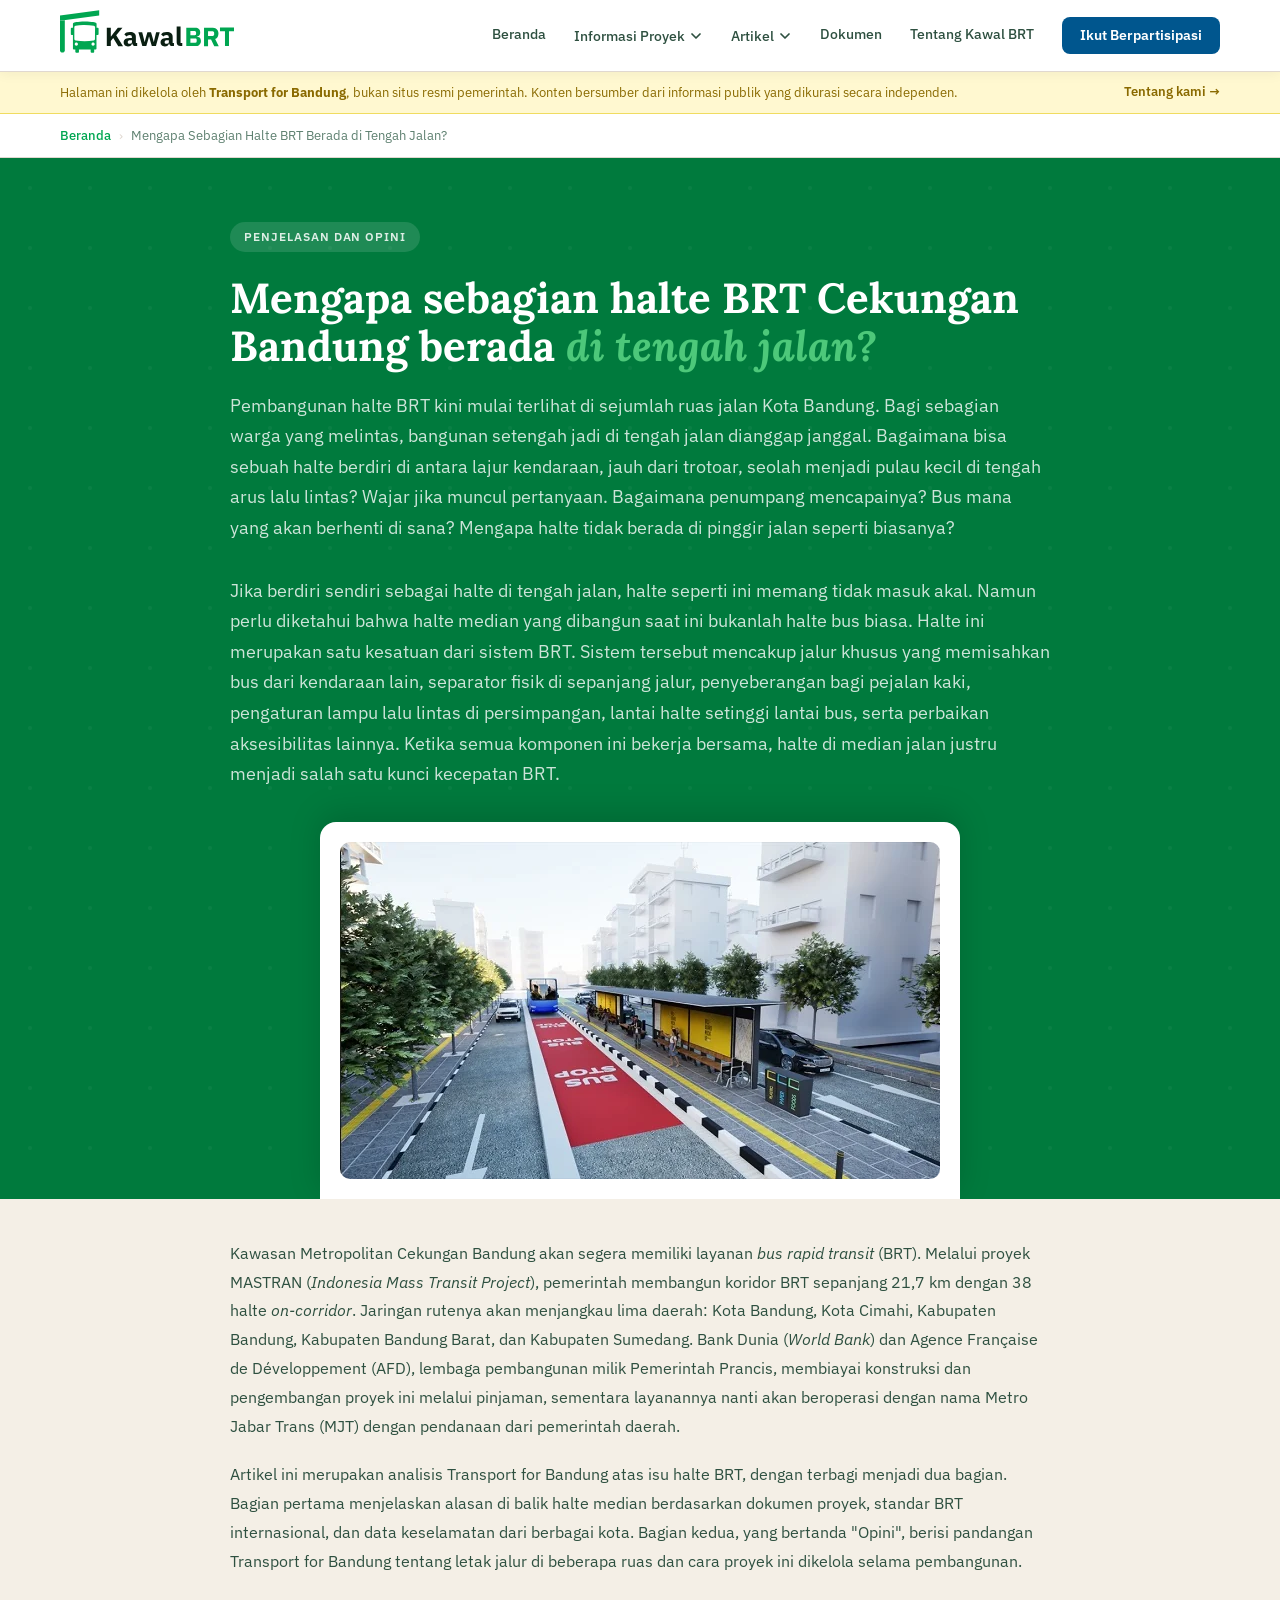
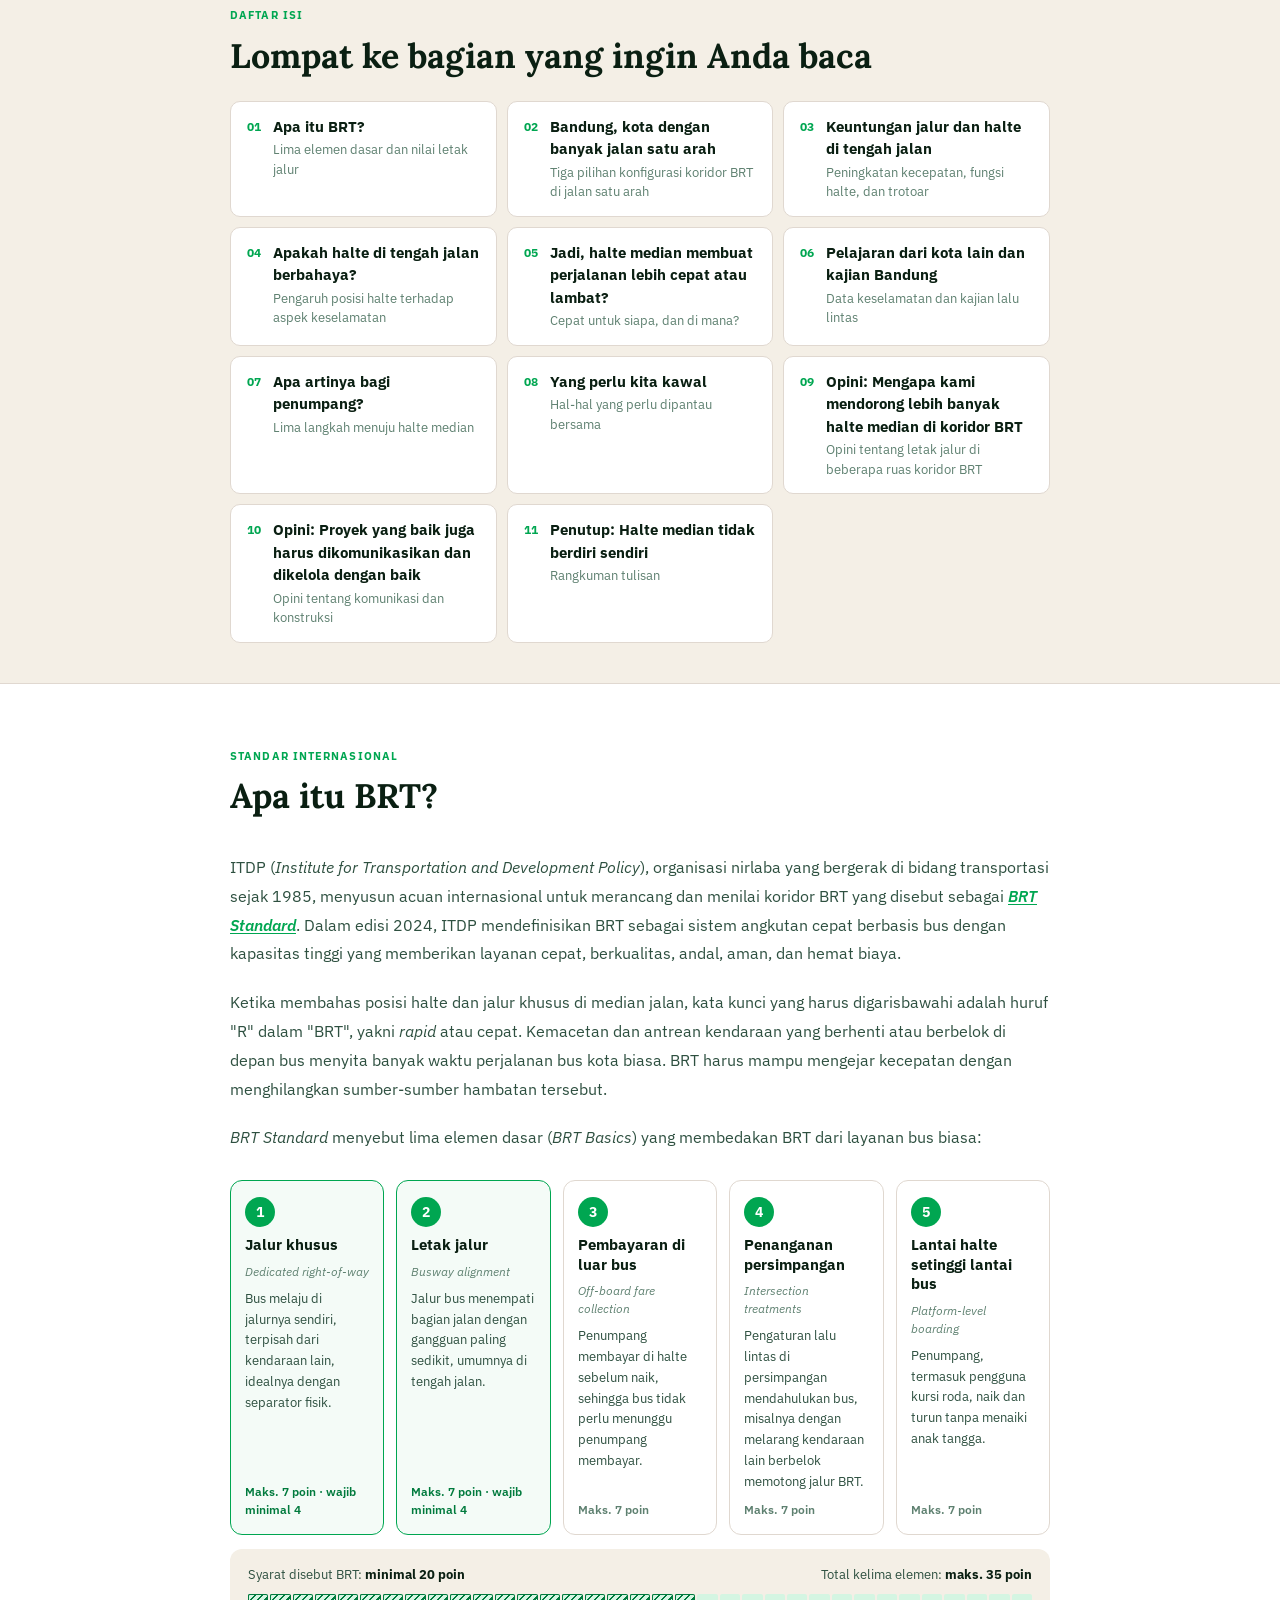
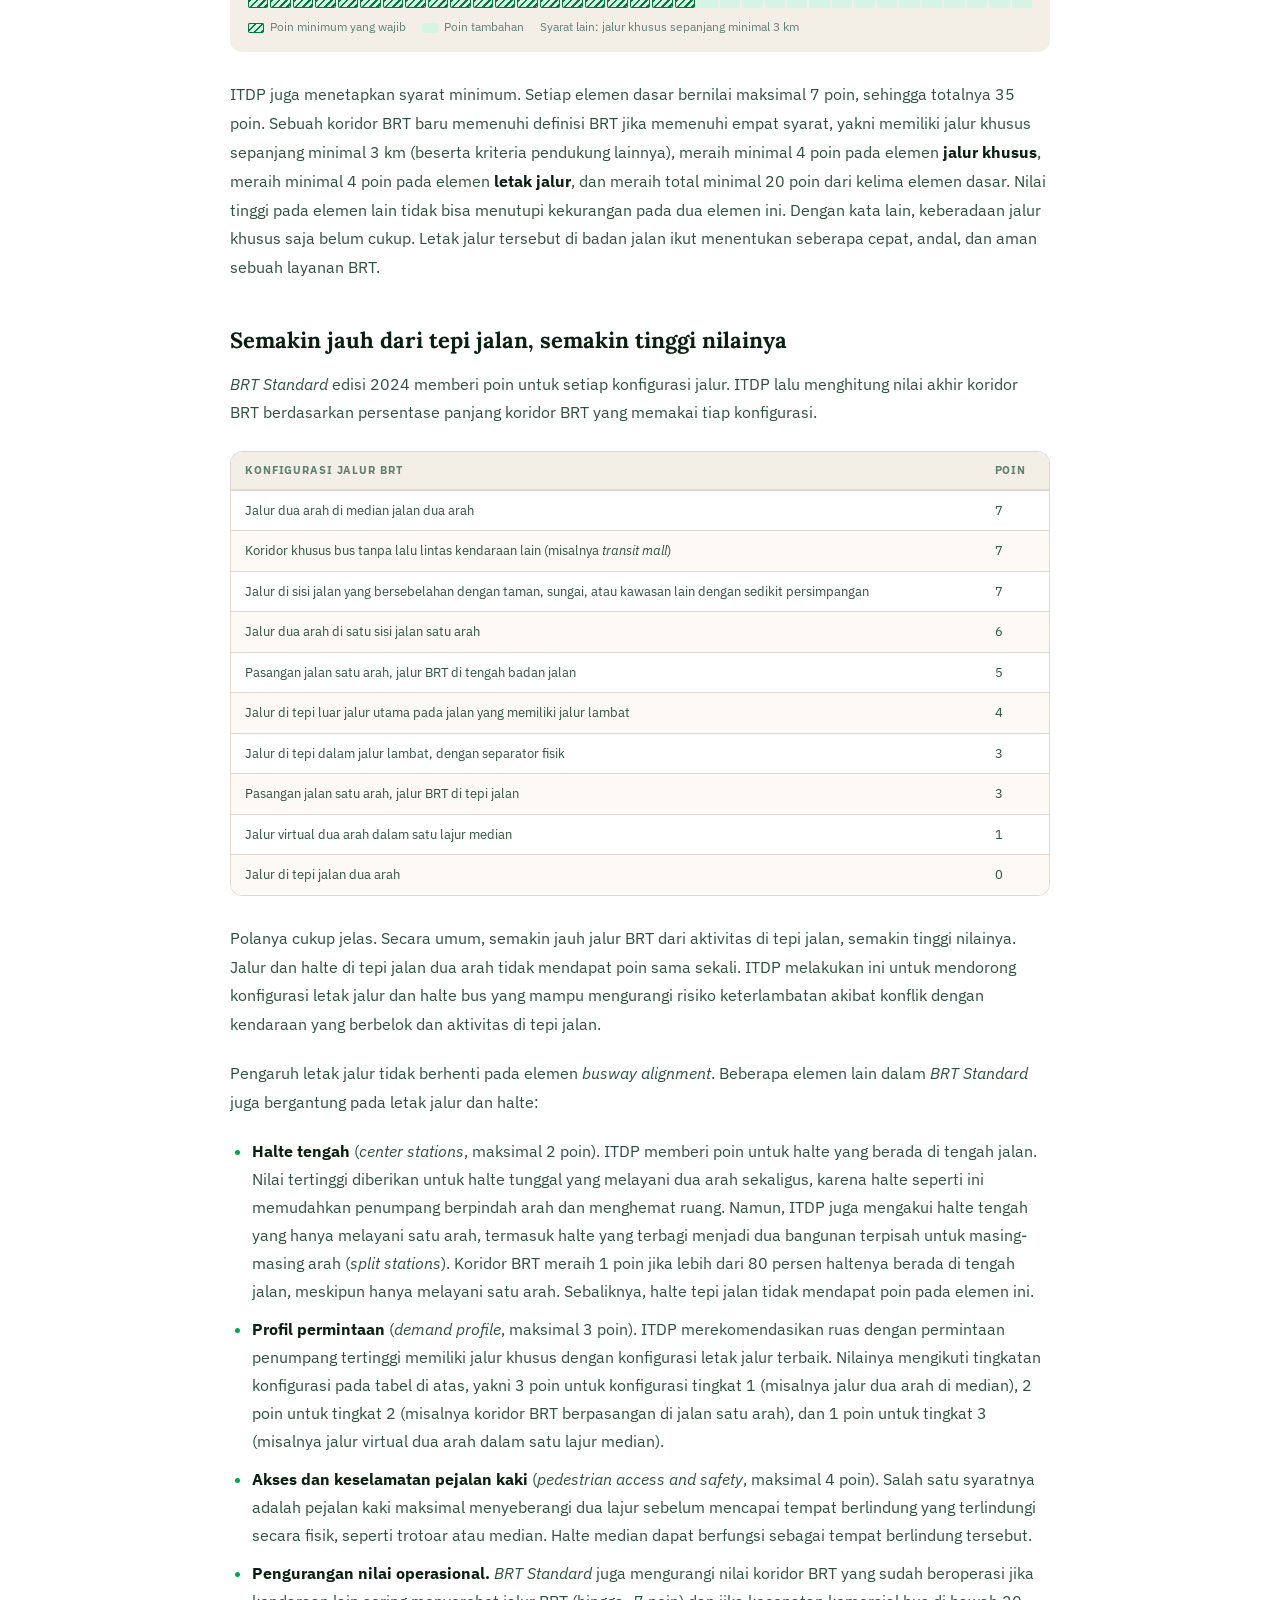
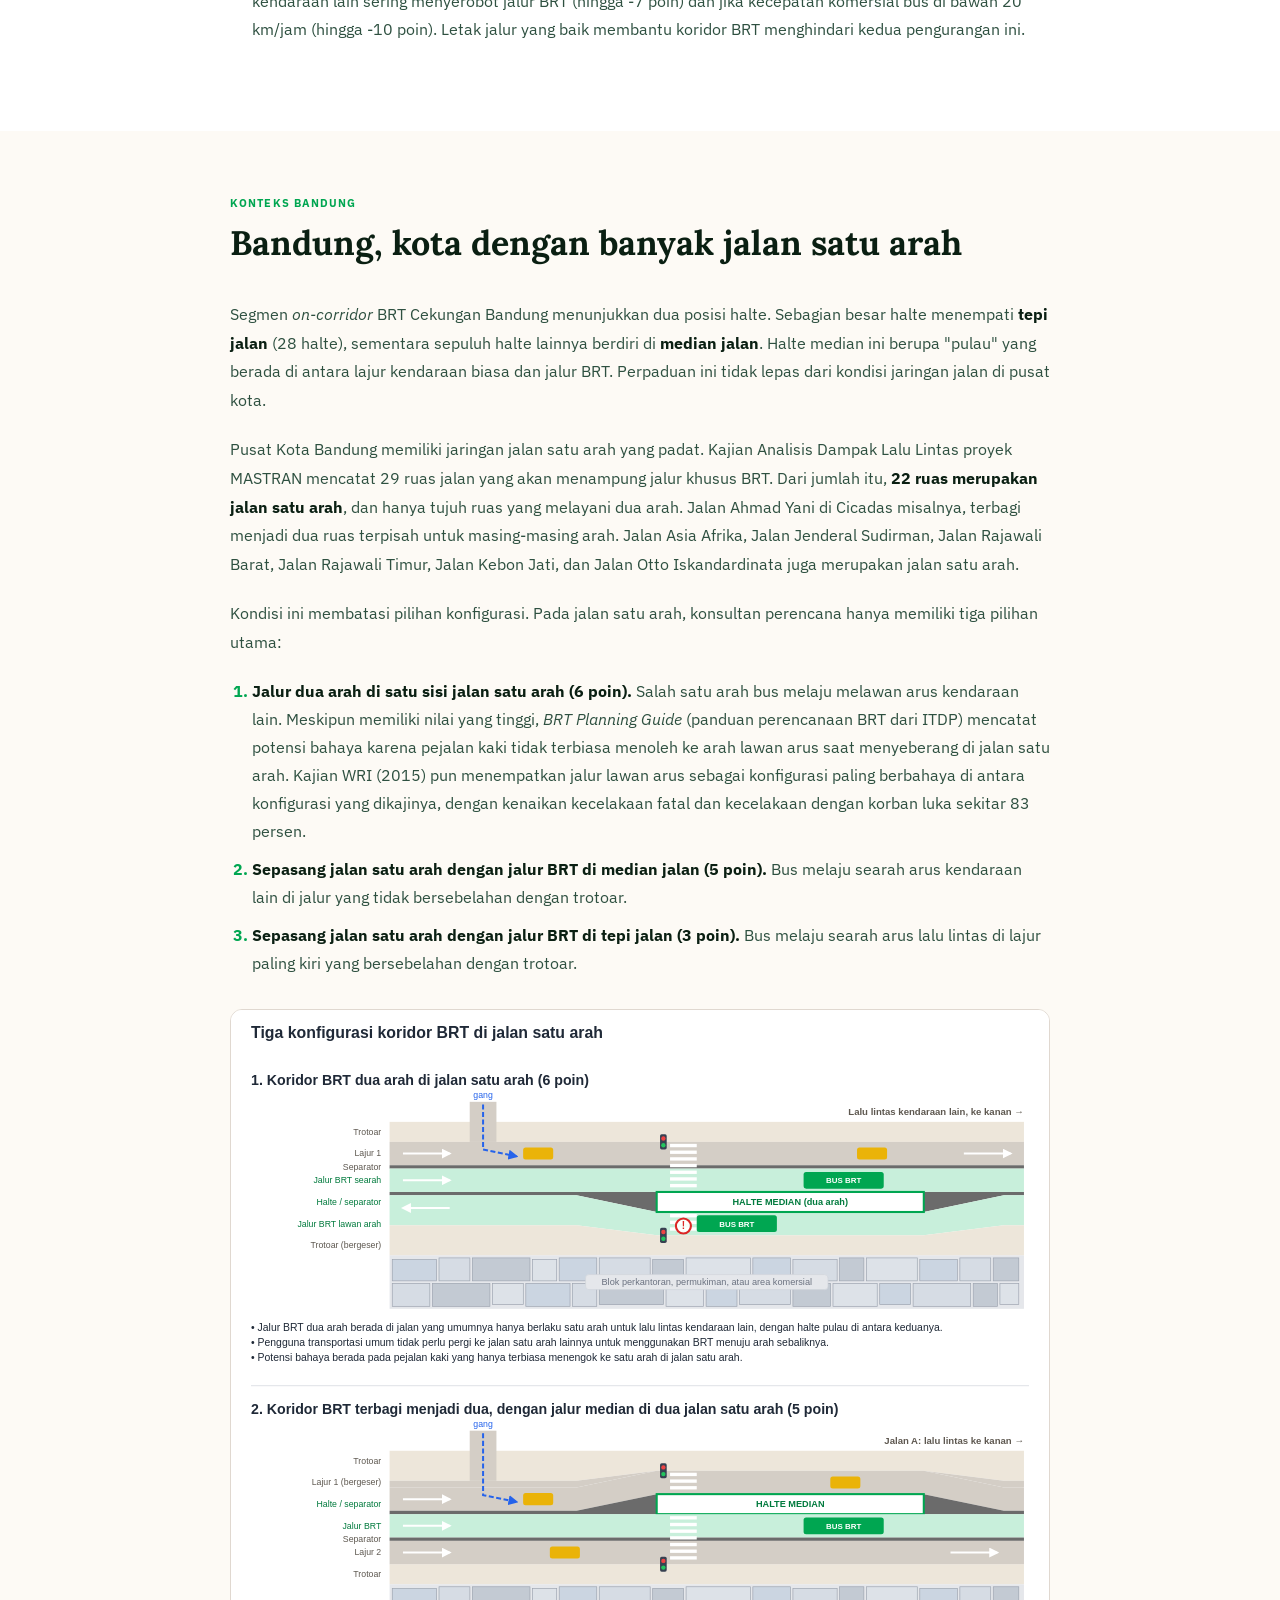
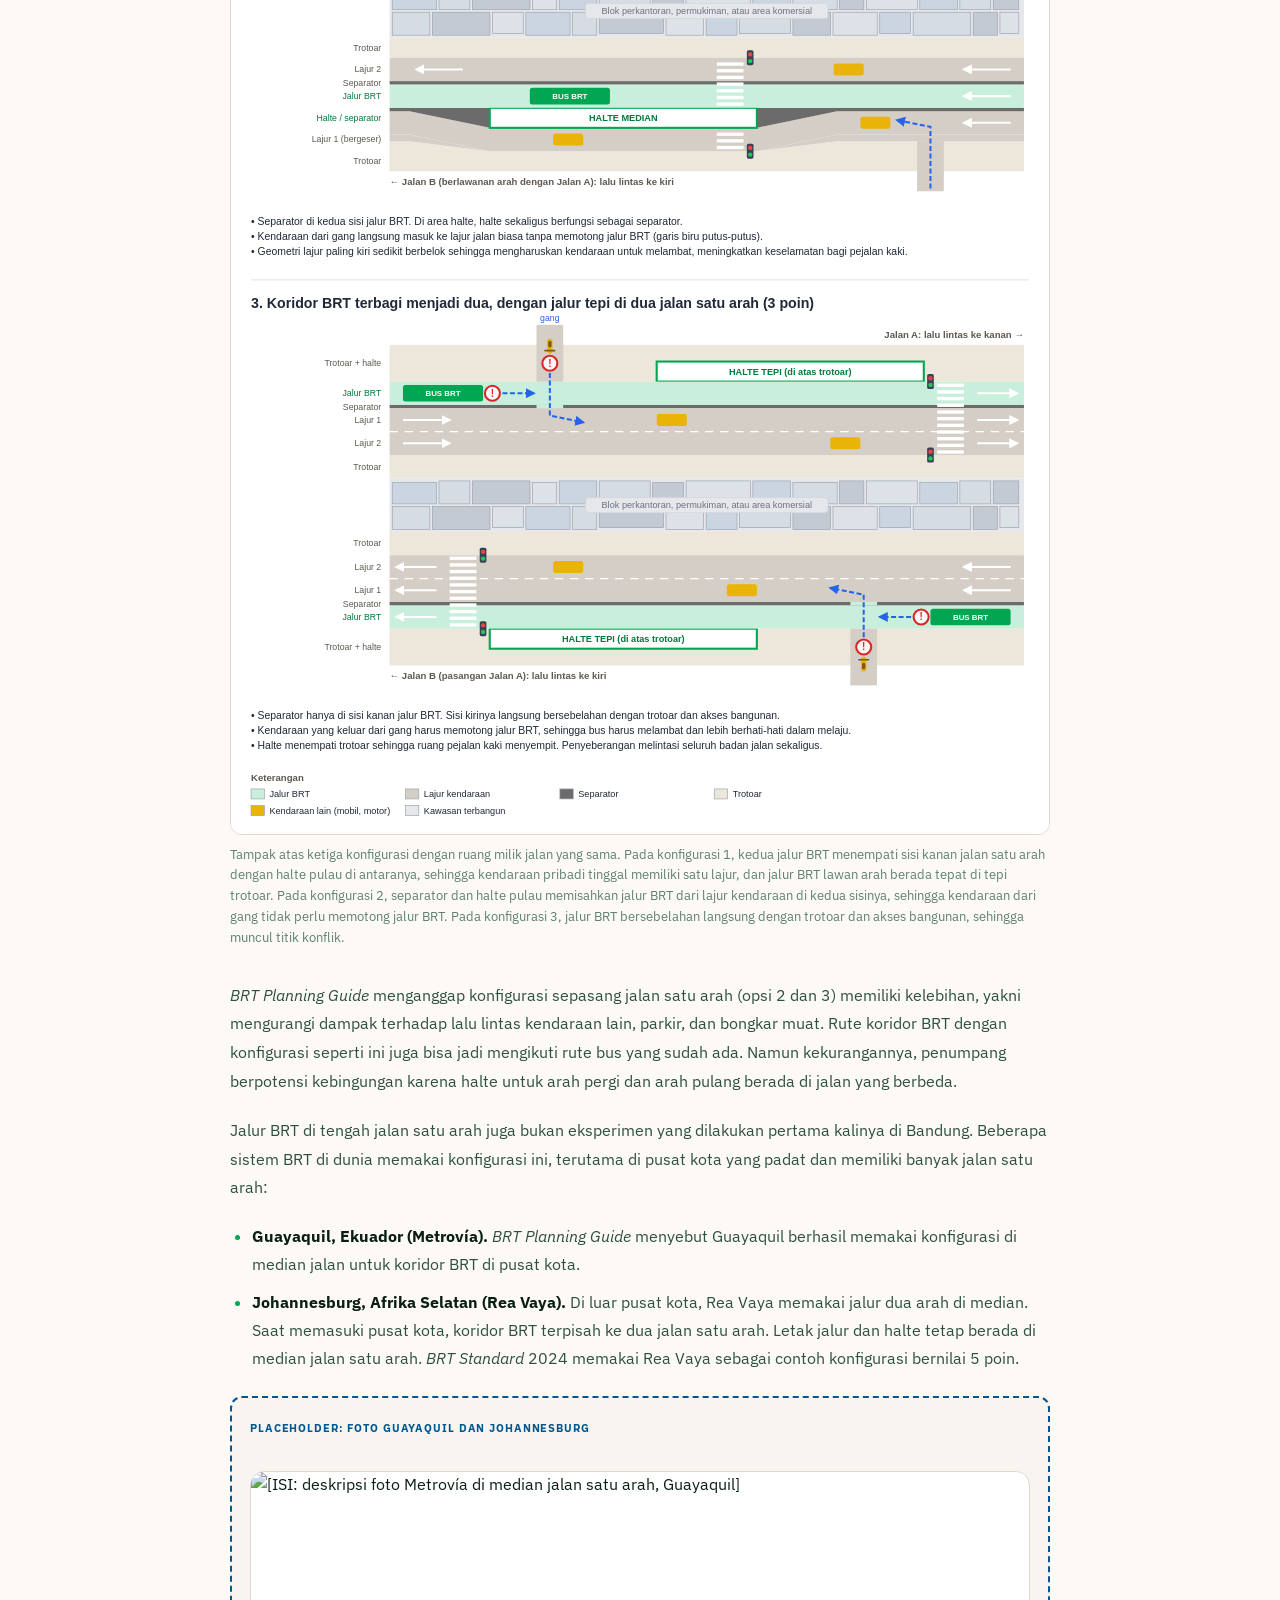
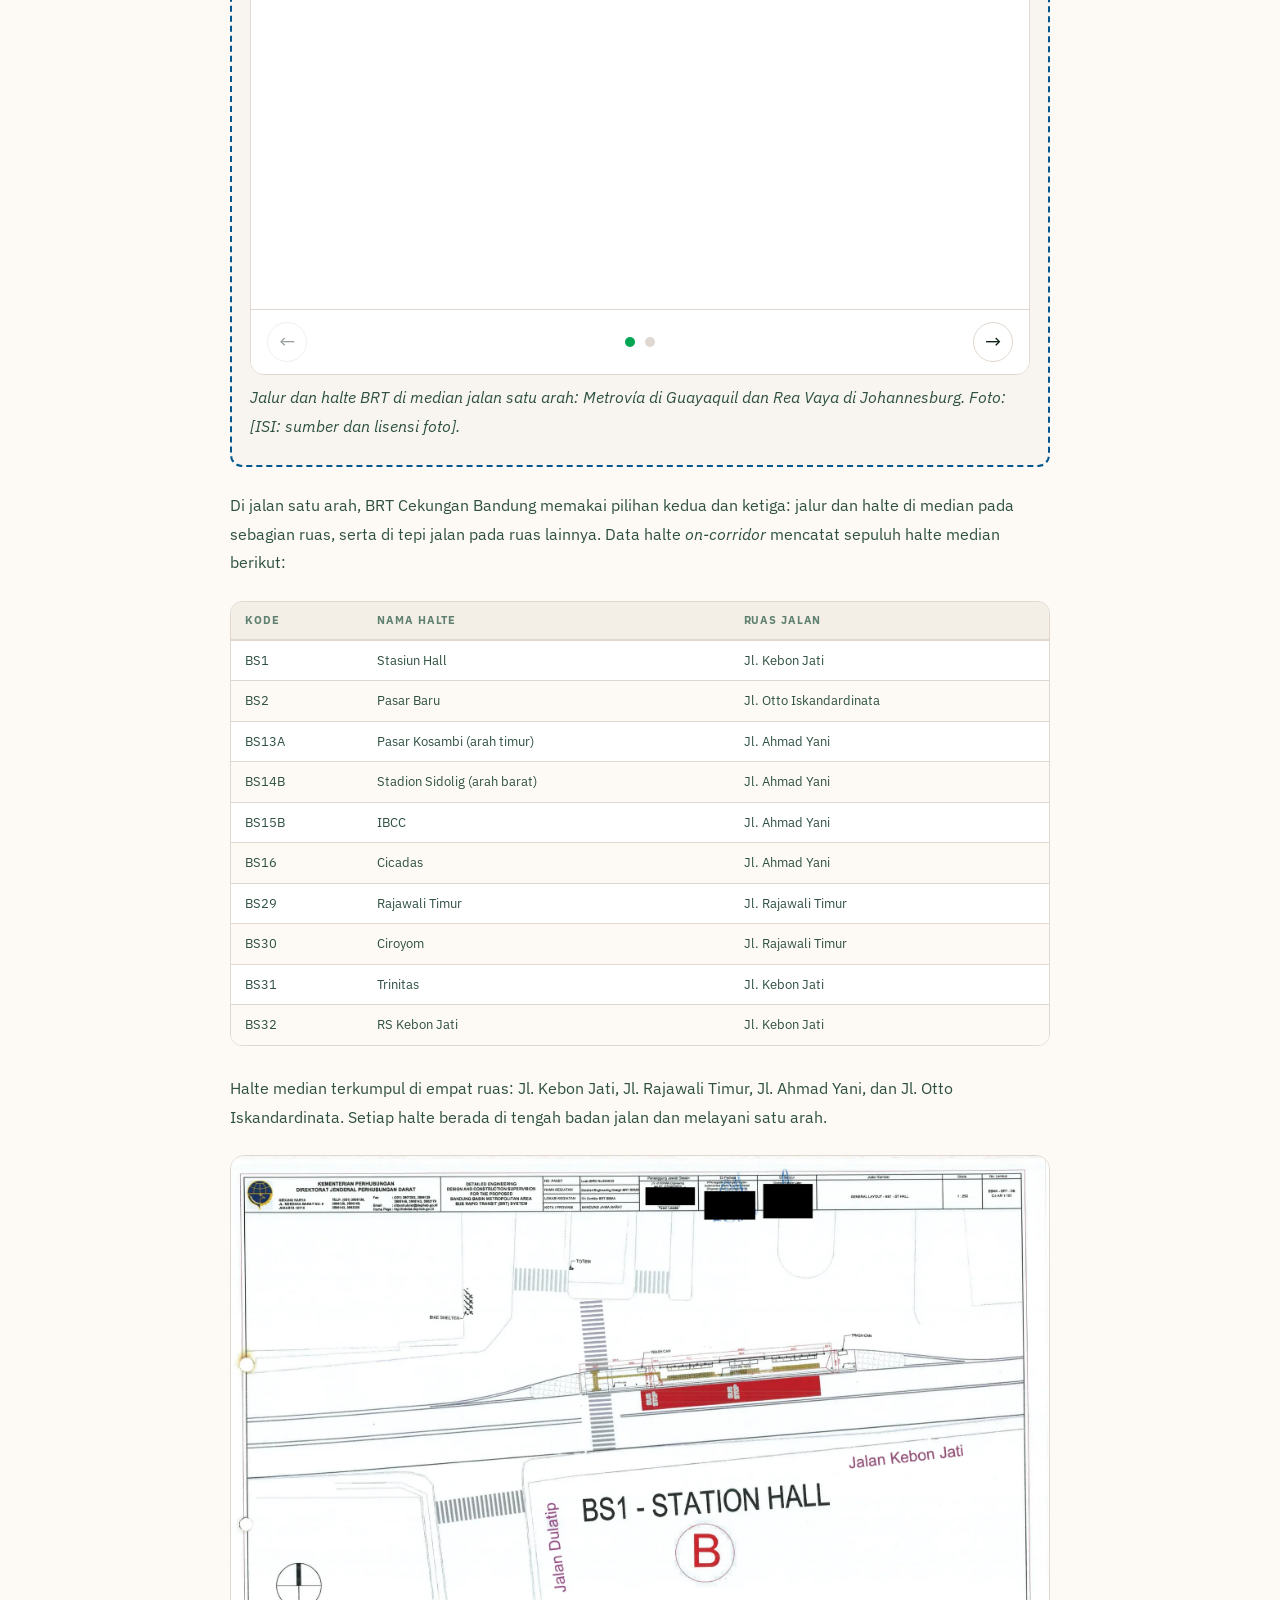
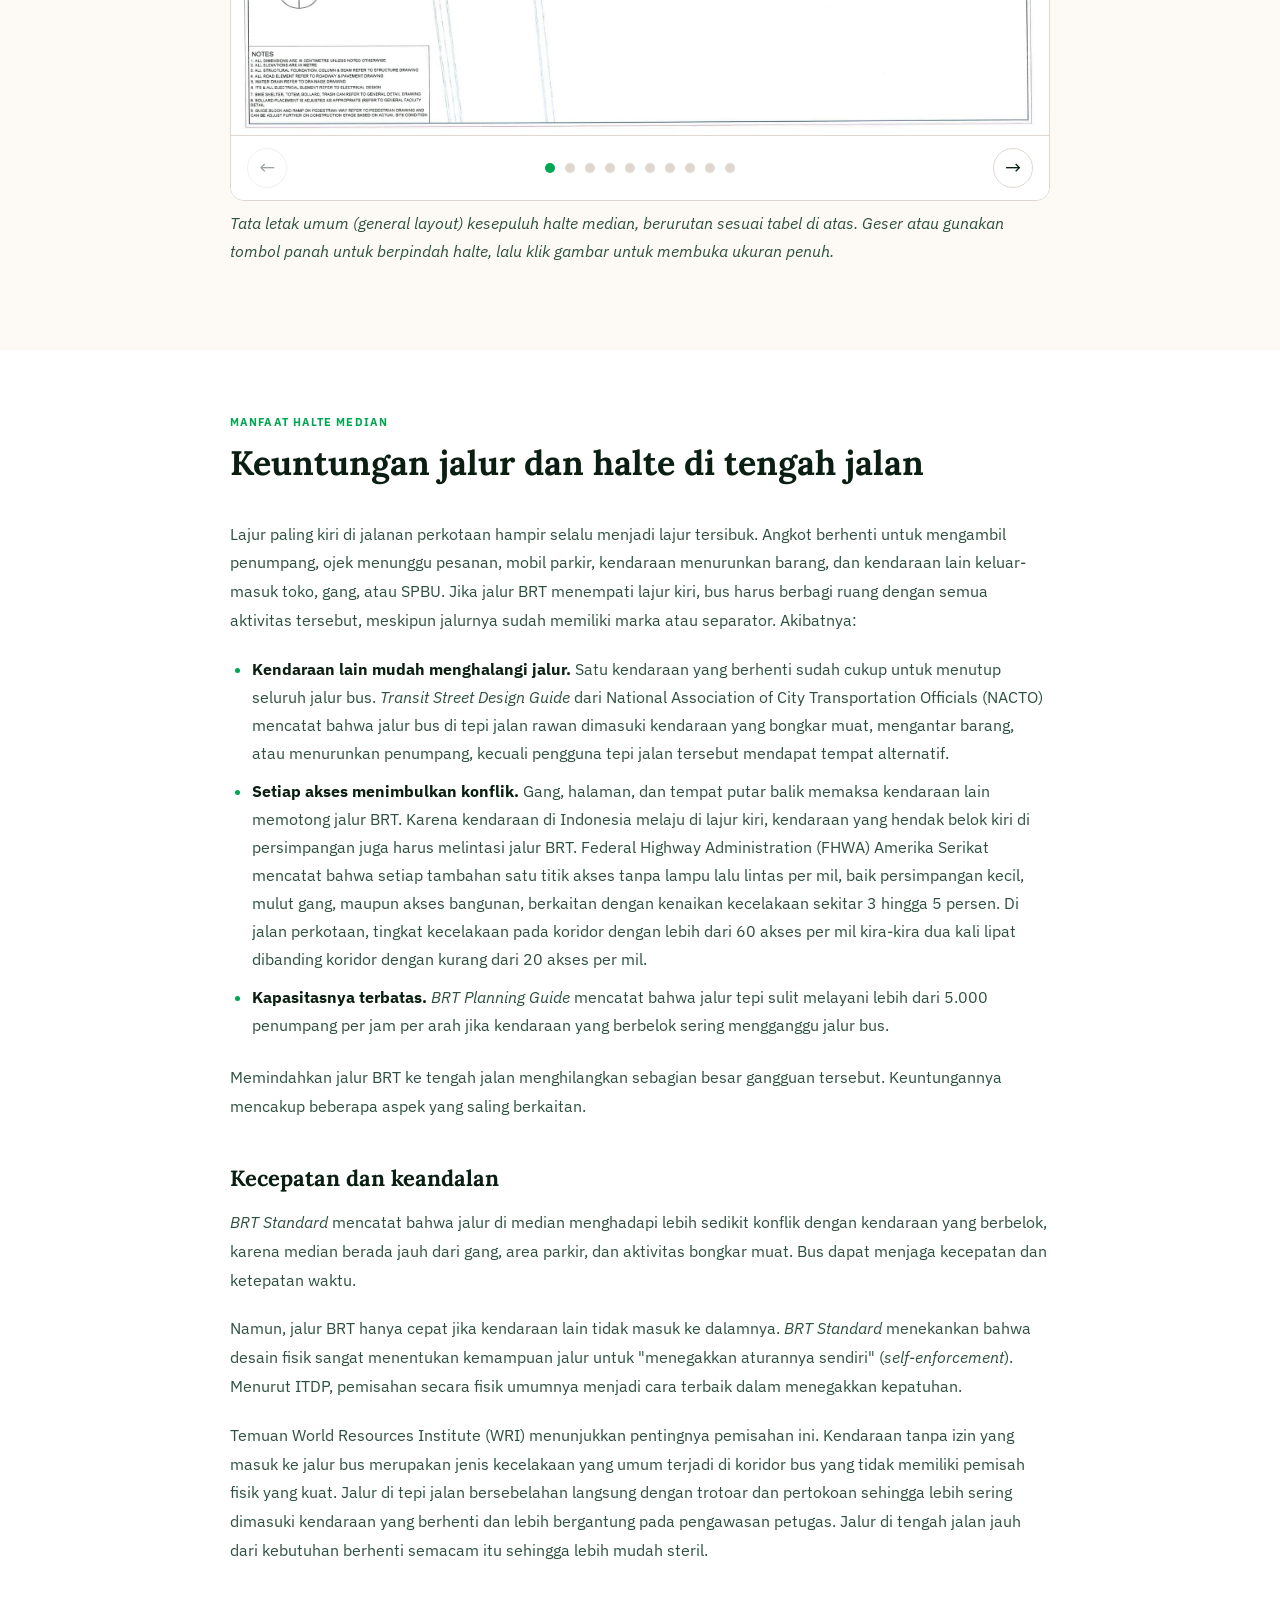
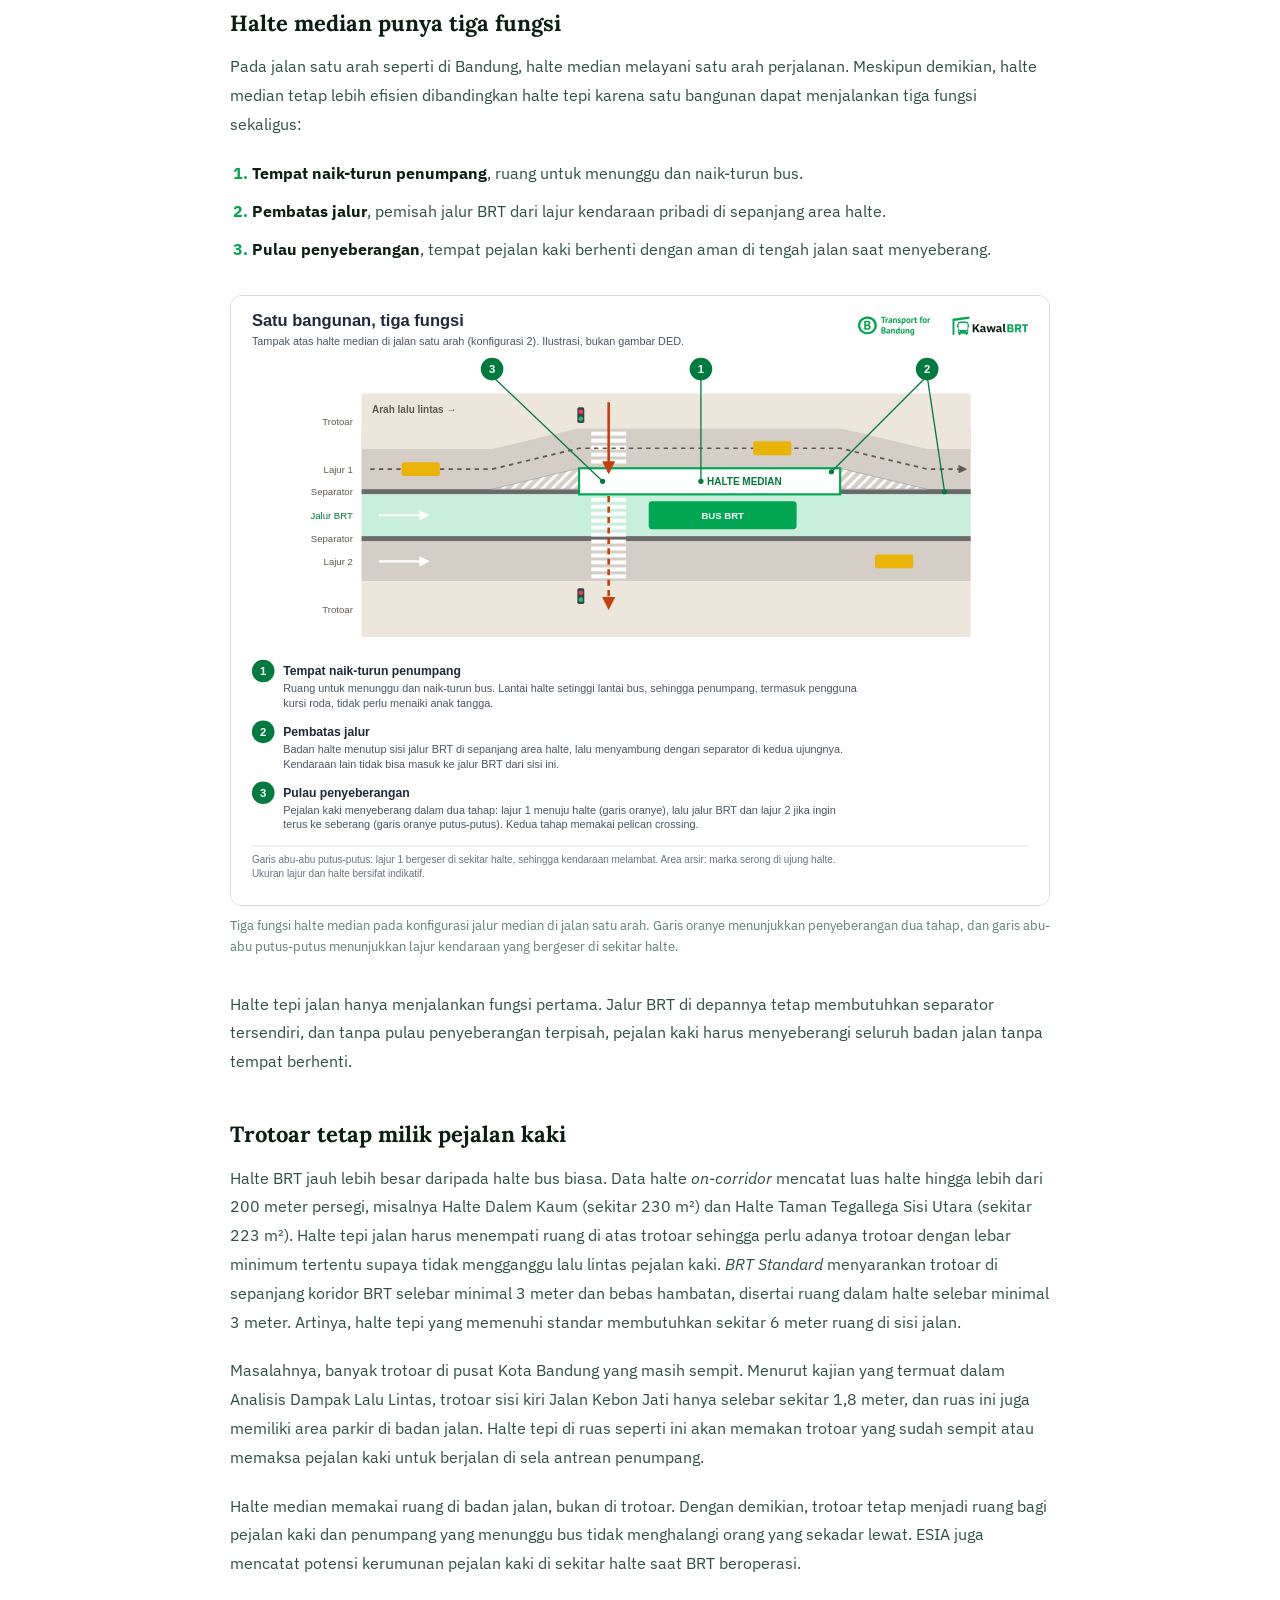
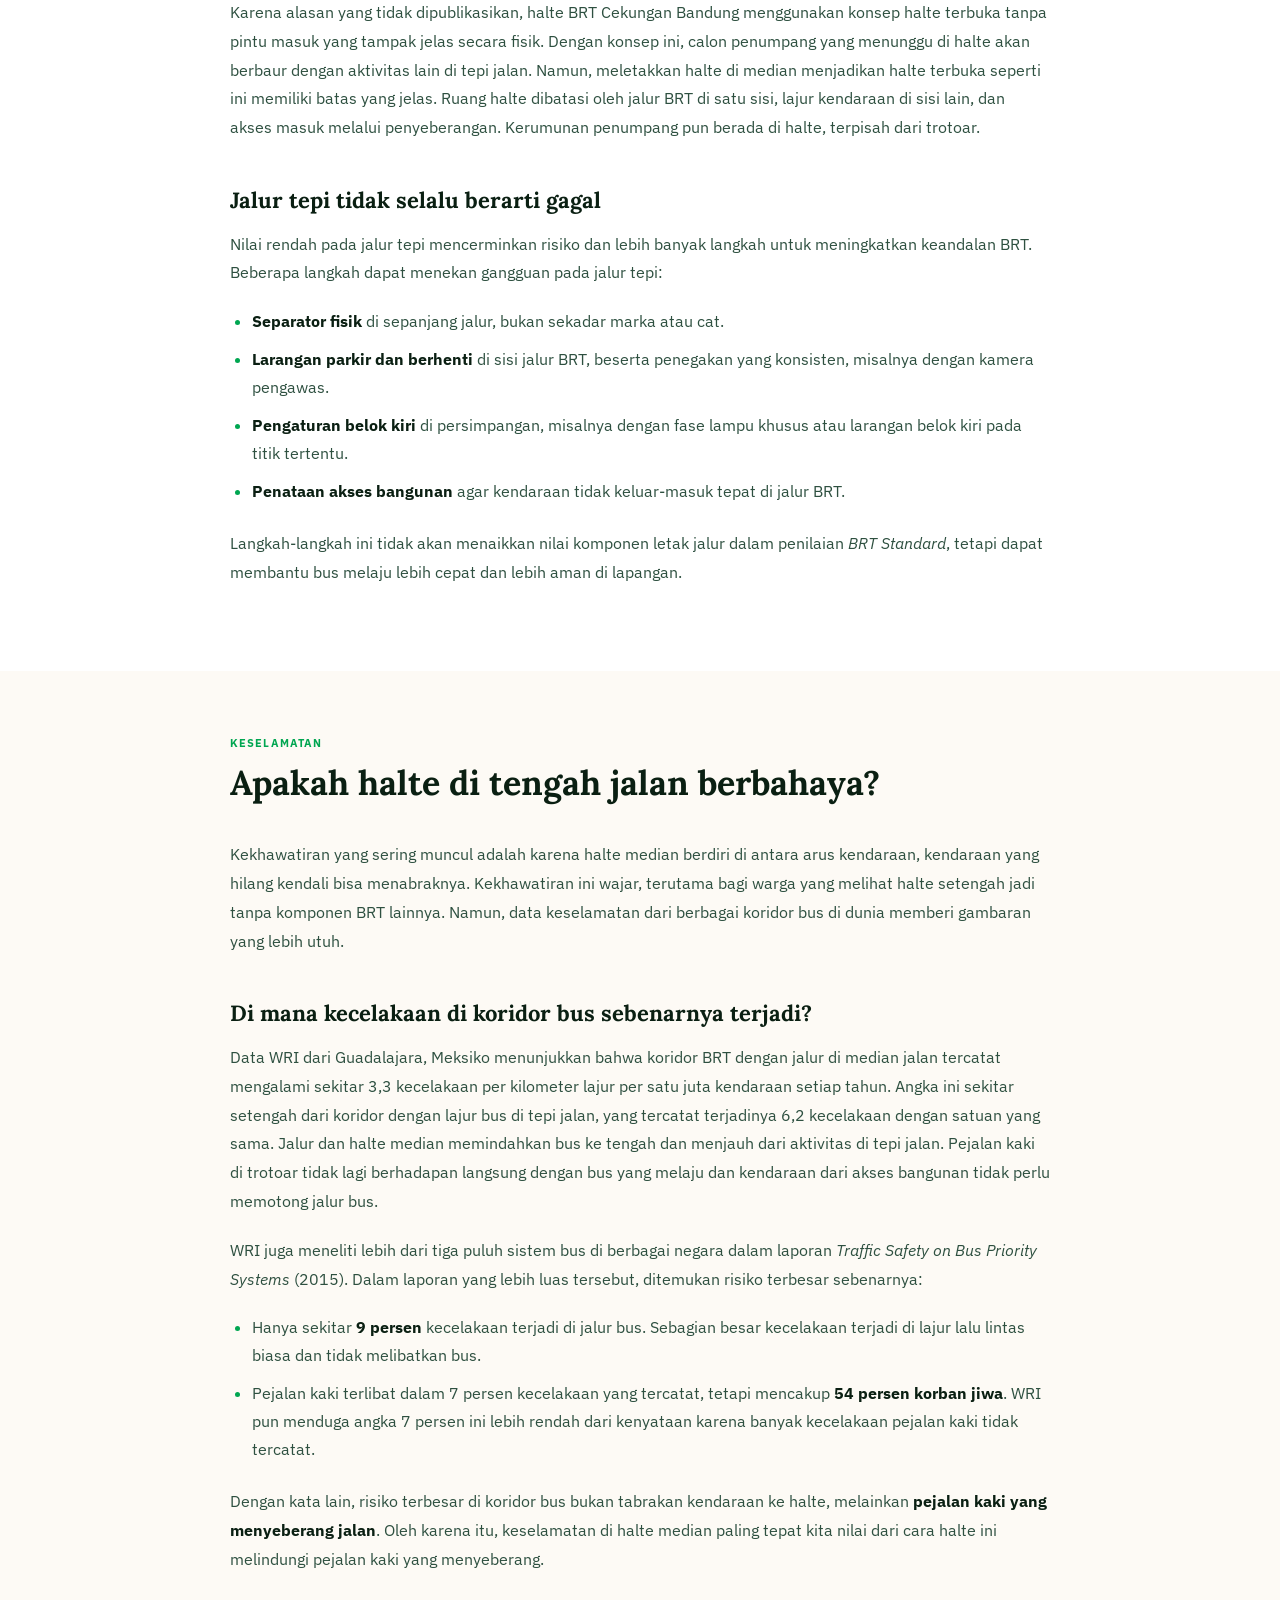
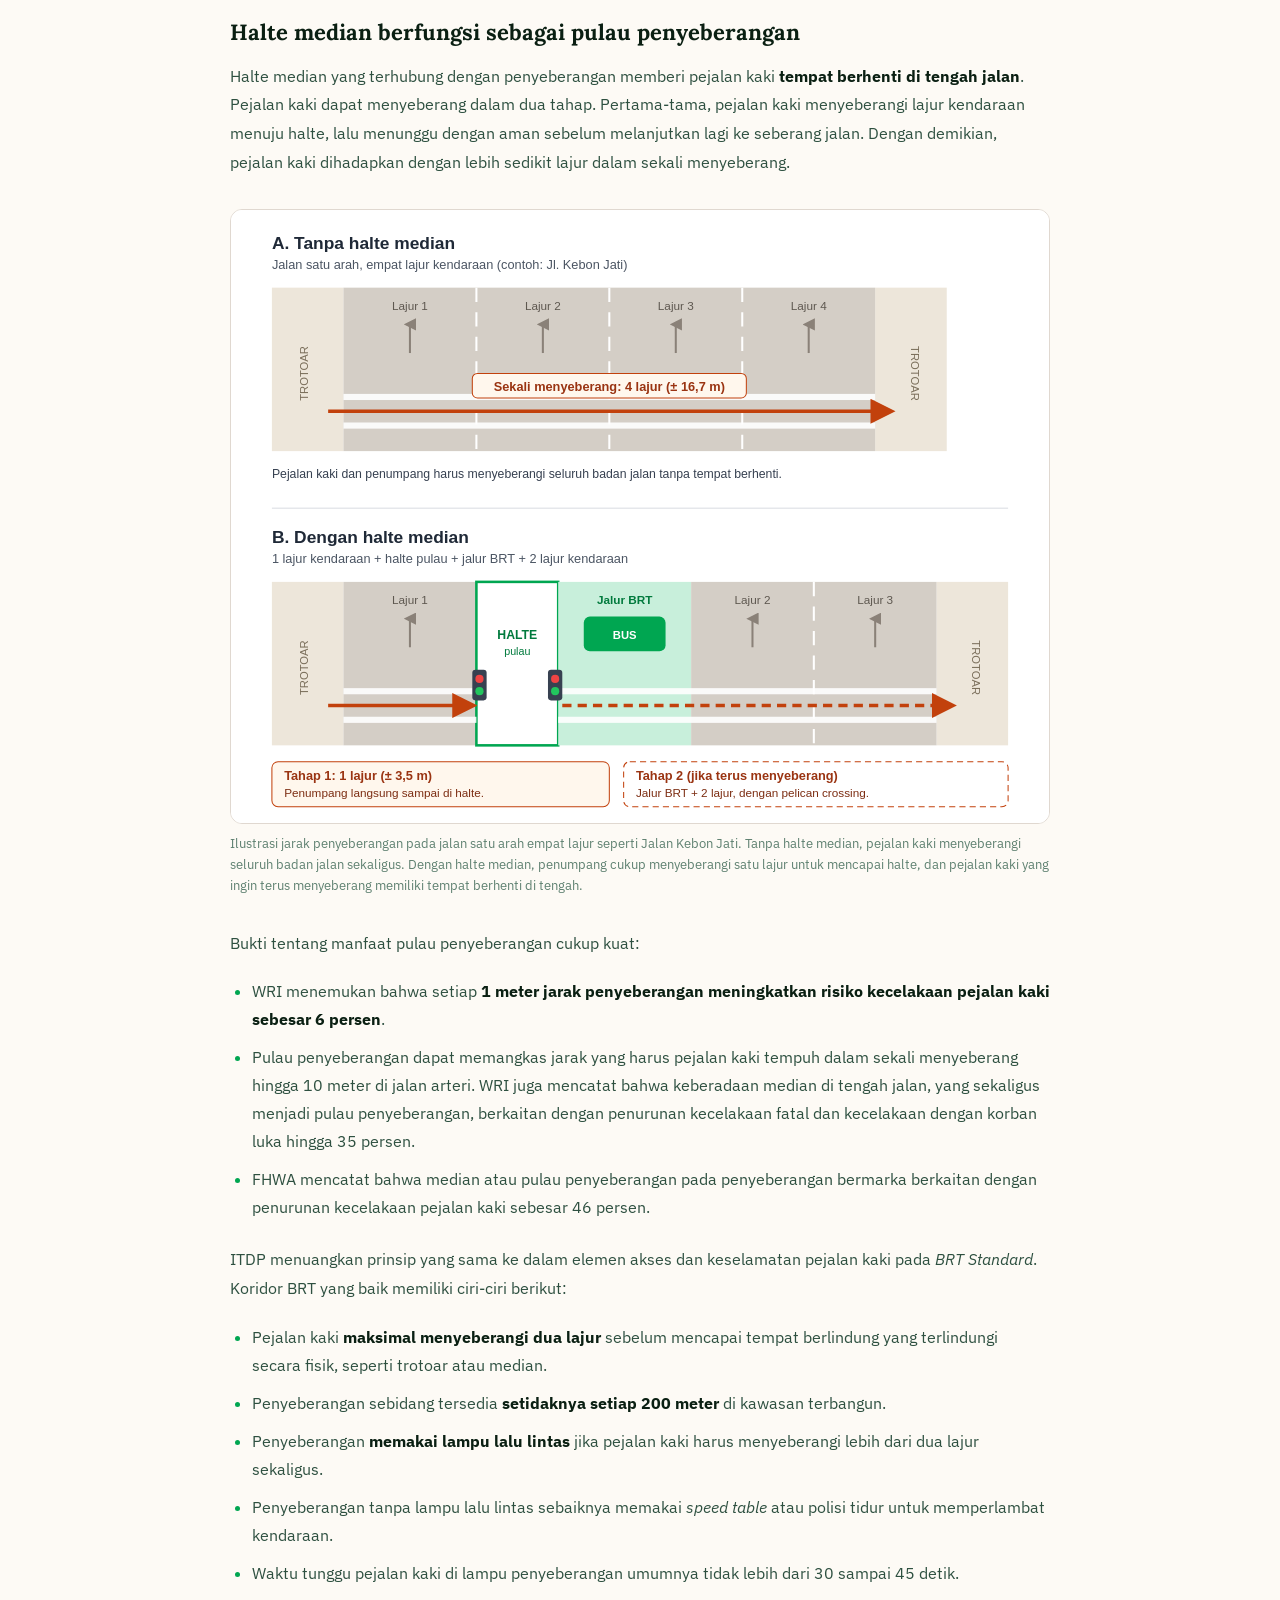
==== commit a2f8e047: "Update" ====
--- a/brt-halte-median.html
+++ b/brt-halte-median.html
@@ -143,7 +143,7 @@
       <h2 class="section-title">Apa itu BRT?</h2>
       <p>ITDP (<em>Institute for Transportation and Development Policy</em>), organisasi nirlaba yang bergerak di bidang transportasi sejak 1985, menyusun acuan internasional untuk merancang dan menilai koridor BRT yang disebut sebagai <a href="https://itdp.org/library/standards-and-guides/the-bus-rapid-transit-standard/" target="_blank" rel="noopener"><em>BRT Standard</em></a>. Dalam edisi 2024, ITDP mendefinisikan BRT sebagai sistem angkutan cepat berbasis bus dengan kapasitas tinggi yang memberikan layanan cepat, berkualitas, andal, aman, dan hemat biaya.</p>
       <p>Ketika membahas posisi halte dan jalur khusus di median jalan, kata kunci yang harus digarisbawahi adalah huruf "R" dalam "BRT", yakni <em>rapid</em> atau cepat. Kemacetan dan antrean kendaraan yang berhenti atau berbelok di depan bus menyita banyak waktu perjalanan bus kota biasa. BRT harus mampu mengejar kecepatan dengan menghilangkan sumber-sumber hambatan tersebut.</p>
-      <p><em>BRT Standard</em> menyebut lima elemen dasar (<em>BRT Basics</em>, dalam terjemahan resminya disebut Dasar-dasar BRT) yang membedakan BRT dari layanan bus biasa:</p>
+      <p><em>BRT Standard</em> menyebut lima elemen dasar (<em>BRT Basics</em>) yang membedakan BRT dari layanan bus biasa:</p>
       <div class="brt-basics" role="group" aria-label="Lima elemen dasar BRT dan nilai minimumnya">
         <div class="brt-basics-grid">
           <div class="brt-basic-card is-required">
@@ -212,7 +212,7 @@
       <p>Pengaruh letak jalur tidak berhenti pada elemen <em>busway alignment</em>. Beberapa elemen lain dalam <em>BRT Standard</em> juga bergantung pada letak jalur dan halte:</p>
       <ul class="article-list">
         <li><strong>Halte tengah</strong> (<em>center stations</em>, maksimal 2 poin). ITDP memberi poin untuk halte yang berada di tengah jalan. Nilai tertinggi diberikan untuk halte tunggal yang melayani dua arah sekaligus, karena halte seperti ini memudahkan penumpang berpindah arah dan menghemat ruang. Namun, ITDP juga mengakui halte tengah yang hanya melayani satu arah, termasuk halte yang terbagi menjadi dua bangunan terpisah untuk masing-masing arah (<em>split stations</em>). Koridor BRT meraih 1 poin jika lebih dari 80 persen haltenya berada di tengah jalan, meskipun hanya melayani satu arah. Sebaliknya, halte tepi jalan tidak mendapat poin pada elemen ini.</li>
-        <li><strong>Profil permintaan</strong> (<em>demand profile</em>, maksimal 3 poin). ITDP merekomendasikan ruas dengan permintaan penumpang tertinggi memiliki jalur khusus dengan konfigurasi letak jalur terbaik. Nilainya mengikuti tingkatan konfigurasi pada tabel di atas, yakni 3 poin untuk konfigurasi tingkat 1 (misalnya jalur dua arah di median), 2 poin untuk tingkat 2 (misalnya koridor BRT berpasangan di jalan satu arah), dan 1 poin untuk tingkat 3.</li>
+        <li><strong>Profil permintaan</strong> (<em>demand profile</em>, maksimal 3 poin). ITDP merekomendasikan ruas dengan permintaan penumpang tertinggi memiliki jalur khusus dengan konfigurasi letak jalur terbaik. Nilainya mengikuti tingkatan konfigurasi pada tabel di atas, yakni 3 poin untuk konfigurasi tingkat 1 (misalnya jalur dua arah di median), 2 poin untuk tingkat 2 (misalnya koridor BRT berpasangan di jalan satu arah), dan 1 poin untuk tingkat 3 (misalnya jalur virtual dua arah dalam satu lajur median).</li>
         <li><strong>Akses dan keselamatan pejalan kaki</strong> (<em>pedestrian access and safety</em>, maksimal 4 poin). Salah satu syaratnya adalah pejalan kaki maksimal menyeberangi dua lajur sebelum mencapai tempat berlindung yang terlindungi secara fisik, seperti trotoar atau median. Halte median dapat berfungsi sebagai tempat berlindung tersebut.</li>
         <li><strong>Pengurangan nilai operasional.</strong> <em>BRT Standard</em> juga mengurangi nilai koridor BRT yang sudah beroperasi jika kendaraan lain sering menyerobot jalur BRT (hingga -7 poin) dan jika kecepatan komersial bus di bawah 20 km/jam (hingga -10 poin). Letak jalur yang baik membantu koridor BRT menghindari kedua pengurangan ini.</li>
       </ul>
@@ -241,6 +241,36 @@
         <li><strong>Guayaquil, Ekuador (Metrovía).</strong> <em>BRT Planning Guide</em> menyebut Guayaquil berhasil memakai konfigurasi di median jalan untuk koridor BRT di pusat kota.</li>
         <li><strong>Johannesburg, Afrika Selatan (Rea Vaya).</strong> Di luar pusat kota, Rea Vaya memakai jalur dua arah di median. Saat memasuki pusat kota, koridor BRT terpisah ke dua jalan satu arah. Letak jalur dan halte tetap berada di median jalan satu arah. <em>BRT Standard</em> 2024 memakai Rea Vaya sebagai contoh konfigurasi bernilai 5 poin.</li>
       </ul>
+      <!-- SLIDESHOW FOTO KOTA LAIN: ganti src, alt, dan keterangan sumber foto (beserta lisensinya) saat foto tersedia. -->
+      <div class="article-placeholder">
+        <div class="article-placeholder-tag">Placeholder: foto Guayaquil dan Johannesburg</div>
+        <div class="corridor-carousel" data-carousel role="region" aria-roledescription="carousel"
+          aria-label="Foto jalur BRT median di jalan satu arah">
+          <div class="corridor-carousel-track" data-carousel-track tabindex="0"
+            aria-label="Galeri foto, gunakan tombol panah kiri dan kanan untuk berpindah">
+            <div class="corridor-carousel-slide" data-carousel-slide role="group" aria-roledescription="slide"
+              aria-label="1 dari 2">
+              <img src="/assets/kota-lain/guayaquil-metrovia.webp" width="1600" height="900"
+                alt="[ISI: deskripsi foto Metrovía di median jalan satu arah, Guayaquil]" loading="lazy" decoding="async">
+            </div>
+            <div class="corridor-carousel-slide" data-carousel-slide role="group" aria-roledescription="slide"
+              aria-label="2 dari 2">
+              <img src="/assets/kota-lain/johannesburg-rea-vaya.webp" width="1600" height="900"
+                alt="[ISI: deskripsi foto Rea Vaya di median jalan satu arah, Johannesburg]" loading="lazy" decoding="async">
+            </div>
+          </div>
+          <div class="corridor-carousel-controls">
+            <button type="button" class="corridor-carousel-arrow" data-carousel-prev aria-label="Gambar sebelumnya">&#8592;</button>
+            <div class="corridor-carousel-dots" aria-label="Pilih gambar">
+              <button type="button" data-carousel-dot aria-label="Tampilkan gambar 1" aria-current="true"></button>
+              <button type="button" data-carousel-dot aria-label="Tampilkan gambar 2"></button>
+            </div>
+            <button type="button" class="corridor-carousel-arrow" data-carousel-next aria-label="Gambar berikutnya">&#8594;</button>
+          </div>
+        </div>
+        <p class="article-carousel-caption">Jalur dan halte BRT di median jalan satu arah: Metrovía di Guayaquil dan Rea Vaya di Johannesburg. Foto: [ISI: sumber dan lisensi foto].</p>
+      </div>
+      <!-- AKHIR SLIDESHOW FOTO KOTA LAIN -->
       <p>Di jalan satu arah, BRT Cekungan Bandung memakai pilihan kedua dan ketiga: jalur dan halte di median pada sebagian ruas, serta di tepi jalan pada ruas lainnya. Data halte <em>on-corridor</em> mencatat sepuluh halte median berikut:</p>
       <div class="article-table">
         <table class="los-table">
@@ -334,11 +364,6 @@
         </div>
       </div>
       <p class="article-carousel-caption">Tata letak umum (<em>general layout</em>) kesepuluh halte median, berurutan sesuai tabel di atas. Geser atau gunakan tombol panah untuk berpindah halte, lalu klik gambar untuk membuka ukuran penuh.</p>
-      <h3 class="article-subtitle" id="apa-artinya-bagi-nilai-koridor-brt">Apa artinya bagi nilai koridor BRT?</h3>
-      <p>Jika seluruh koridor BRT berada di pasangan jalan satu arah, perhitungannya cukup sederhana. Ruas dengan jalur di tengah bernilai 5, sedangkan ruas dengan jalur di tepi bernilai 3. Untuk mencapai nilai minimum 4, <strong>setidaknya separuh panjang koridor BRT harus memakai jalur di tengah badan jalan</strong>. Ruas dua arah dengan jalur di tepi bernilai 0, sehingga kebutuhan porsi jalur tengah menjadi lebih besar lagi.</p>
-      <p>Komposisi halte memberi gambaran awal: hanya 10 dari 38 halte yang berada di median. Jumlah halte memang tidak sama dengan panjang ruas, tetapi angka ini menunjukkan bahwa porsi jalur tengah kemungkinan berada di bawah separuh.</p>
-      <p>Letak jalur juga memengaruhi dua elemen lain. Pada elemen halte tengah, porsi halte median (sekitar 26 persen) jauh di bawah ambang 80 persen, dan tidak ada halte bersama untuk dua arah, sehingga koridor BRT tidak meraih poin pada elemen ini. Pada elemen profil permintaan, nilainya bergantung pada konfigurasi ruas dengan permintaan penumpang tertinggi. Karena itu, letak jalur di ruas tersibuk ikut menentukan nilai koridor BRT secara keseluruhan.</p>
-      <p>Elemen jalur khusus juga patut kita perhatikan. <em>BRT Standard</em> menilai elemen ini di sepanjang koridor BRT, termasuk ruas tanpa jalur khusus, berdasarkan persentase panjang koridor BRT yang memakai tiap jenis pemisahan. Jalur dengan separator fisik bernilai 7 poin, jalur yang diawasi dengan kamera atau teknologi pengawasan lain bernilai 6 poin, jalur berwarna tanpa separator bernilai 5 poin, jalur yang hanya dibatasi marka bernilai 4 poin, dan ruas tanpa jalur khusus bernilai 0. Ruas yang mengizinkan taksi, sepeda motor, atau kendaraan lain selain kendaraan darurat tidak dihitung sebagai jalur khusus. Artinya, setiap ruas lajur campuran dan setiap ruas yang hanya bermarka menurunkan nilai koridor BRT, sedangkan separator fisik menaikkannya. Seperti elemen letak jalur, elemen ini juga memiliki batas minimum 4 poin.</p>
     </div>
   </section>
 
@@ -349,39 +374,40 @@
       <p>Lajur paling kiri di jalanan perkotaan hampir selalu menjadi lajur tersibuk. Angkot berhenti untuk mengambil penumpang, ojek menunggu pesanan, mobil parkir, kendaraan menurunkan barang, dan kendaraan lain keluar-masuk toko, gang, atau SPBU. Jika jalur BRT menempati lajur kiri, bus harus berbagi ruang dengan semua aktivitas tersebut, meskipun jalurnya sudah memiliki marka atau separator. Akibatnya:</p>
       <ul class="article-list">
         <li><strong>Kendaraan lain mudah menghalangi jalur.</strong> Satu kendaraan yang berhenti sudah cukup untuk menutup seluruh jalur bus. <em>Transit Street Design Guide</em> dari National Association of City Transportation Officials (NACTO) mencatat bahwa jalur bus di tepi jalan rawan dimasuki kendaraan yang bongkar muat, mengantar barang, atau menurunkan penumpang, kecuali pengguna tepi jalan tersebut mendapat tempat alternatif.</li>
-        <li><strong>Setiap akses menimbulkan konflik.</strong> Gang, halaman, dan tempat putar balik memaksa kendaraan lain memotong jalur BRT. Karena kendaraan di Indonesia melaju di lajur kiri, kendaraan yang hendak belok kiri di persimpangan juga harus melintasi jalur BRT. Federal Highway Administration (FHWA) Amerika Serikat mencatat bahwa setiap tambahan satu titik akses tanpa lampu lalu lintas per mil berkaitan dengan kenaikan kecelakaan sekitar 3 hingga 5 persen. Di jalan perkotaan, tingkat kecelakaan pada koridor dengan lebih dari 60 akses per mil kira-kira dua kali lipat dibanding koridor dengan kurang dari 20 akses per mil.</li>
+        <li><strong>Setiap akses menimbulkan konflik.</strong> Gang, halaman, dan tempat putar balik memaksa kendaraan lain memotong jalur BRT. Karena kendaraan di Indonesia melaju di lajur kiri, kendaraan yang hendak belok kiri di persimpangan juga harus melintasi jalur BRT. Federal Highway Administration (FHWA) Amerika Serikat mencatat bahwa setiap tambahan satu titik akses tanpa lampu lalu lintas per mil, baik persimpangan kecil, mulut gang, maupun akses bangunan, berkaitan dengan kenaikan kecelakaan sekitar 3 hingga 5 persen. Di jalan perkotaan, tingkat kecelakaan pada koridor dengan lebih dari 60 akses per mil kira-kira dua kali lipat dibanding koridor dengan kurang dari 20 akses per mil.</li>
         <li><strong>Kapasitasnya terbatas.</strong> <em>BRT Planning Guide</em> mencatat bahwa jalur tepi sulit melayani lebih dari 5.000 penumpang per jam per arah jika kendaraan yang berbelok sering mengganggu jalur bus.</li>
       </ul>
       <p>Memindahkan jalur BRT ke tengah jalan menghilangkan sebagian besar gangguan tersebut. Keuntungannya mencakup beberapa aspek yang saling berkaitan.</p>
       <h3 class="article-subtitle" id="kecepatan-dan-keandalan">Kecepatan dan keandalan</h3>
-      <p><em>BRT Standard</em> mencatat bahwa jalur di median menghadapi lebih sedikit konflik dengan kendaraan yang berbelok, karena median berada jauh dari gang, area parkir, dan aktivitas bongkar muat. Taksi dan kendaraan pengantar barang membutuhkan akses ke tepi jalan, sedangkan bagian tengah jalan umumnya bebas dari hambatan semacam itu. Bus dapat menjaga kecepatan dan ketepatan waktu.</p>
-      <p>Namun, jalur BRT hanya cepat jika kendaraan lain tidak masuk ke dalamnya. <em>BRT Standard</em> menekankan bahwa desain fisik sangat menentukan kemampuan jalur untuk "menegakkan aturannya sendiri" (<em>self-enforcement</em>). Menurut ITDP, pemisahan secara fisik umumnya menghasilkan kepatuhan terbaik dan penegakan yang paling mudah, dan pada beberapa desain, <strong>halte itu sendiri dapat berfungsi sebagai pembatas jalur</strong>. Halte pulau di median memang bekerja seperti ini: bangunannya menutup sisi jalur BRT di sepanjang area halte, sehingga kendaraan lain tidak bisa masuk dari sisi tersebut. Di luar area halte, separator fisik mengambil peran yang sama.</p>
-      <p>Temuan World Resources Institute (WRI) menunjukkan pentingnya pemisahan ini. Kendaraan tanpa izin yang masuk ke jalur bus merupakan jenis kecelakaan yang umum terjadi di koridor bus yang tidak memiliki pemisah fisik yang kuat. Posisi di tengah jalan juga membantu karena jauh dari kebutuhan berhenti di tepi jalan. Sebaliknya, jalur di tepi jalan bersebelahan langsung dengan trotoar dan pertokoan, sehingga pengendara lebih sering tergoda untuk berhenti di dalamnya dan petugas harus lebih sering mengawasinya.</p>
-      <h3 class="article-subtitle" id="satu-bangunan-tiga-fungsi">Satu bangunan, tiga fungsi</h3>
-      <p>Pada jalan satu arah seperti di Bandung, halte median melayani satu arah perjalanan. Meski begitu, halte pulau ini tetap efisien karena satu bangunan menjalankan tiga fungsi sekaligus:</p>
+      <p><em>BRT Standard</em> mencatat bahwa jalur di median menghadapi lebih sedikit konflik dengan kendaraan yang berbelok, karena median berada jauh dari gang, area parkir, dan aktivitas bongkar muat. Bus dapat menjaga kecepatan dan ketepatan waktu.</p>
+      <p>Namun, jalur BRT hanya cepat jika kendaraan lain tidak masuk ke dalamnya. <em>BRT Standard</em> menekankan bahwa desain fisik sangat menentukan kemampuan jalur untuk "menegakkan aturannya sendiri" (<em>self-enforcement</em>). Menurut ITDP, pemisahan secara fisik umumnya menjadi cara terbaik dalam menegakkan kepatuhan.</p>
+      <p>Temuan World Resources Institute (WRI) menunjukkan pentingnya pemisahan ini. Kendaraan tanpa izin yang masuk ke jalur bus merupakan jenis kecelakaan yang umum terjadi di koridor bus yang tidak memiliki pemisah fisik yang kuat. Jalur di tepi jalan bersebelahan langsung dengan trotoar dan pertokoan sehingga lebih sering dimasuki kendaraan yang berhenti dan lebih bergantung pada pengawasan petugas. Jalur di tengah jalan jauh dari kebutuhan berhenti semacam itu sehingga lebih mudah steril.</p>
+      <h3 class="article-subtitle" id="satu-bangunan-tiga-fungsi">Halte median punya tiga fungsi</h3>
+      <p>Pada jalan satu arah seperti di Bandung, halte median melayani satu arah perjalanan. Meskipun demikian, halte median tetap lebih efisien dibandingkan halte tepi karena satu bangunan dapat menjalankan tiga fungsi sekaligus:</p>
       <ol class="article-list">
         <li><strong>Tempat naik-turun penumpang</strong>, ruang untuk menunggu dan naik-turun bus.</li>
-        <li><strong>Pembatas jalur</strong>, yang memisahkan jalur BRT dari lajur kendaraan pribadi di sepanjang area halte.</li>
-        <li><strong>Pulau penyeberangan</strong>, tempat pejalan kaki berhenti dengan aman di tengah jalan. Bagian keselamatan di bawah membahas fungsi ini lebih lanjut.</li>
+        <li><strong>Pembatas jalur</strong>, pemisah jalur BRT dari lajur kendaraan pribadi di sepanjang area halte.</li>
+        <li><strong>Pulau penyeberangan</strong>, tempat pejalan kaki berhenti dengan aman di tengah jalan saat menyeberang.</li>
       </ol>
       <figure class="article-figure">
         <img src="assets/svg/gambar-tiga-fungsi-halte-median.svg" alt="Tampak atas halte median dengan tiga fungsi bertanda: tempat naik-turun penumpang, pembatas jalur, dan pulau penyeberangan" loading="lazy" decoding="async">
         <figcaption>Tiga fungsi halte median pada konfigurasi jalur median di jalan satu arah. Garis oranye menunjukkan penyeberangan dua tahap, dan garis abu-abu putus-putus menunjukkan lajur kendaraan yang bergeser di sekitar halte.</figcaption>
       </figure>
-      <p>Halte tepi jalan hanya menjalankan fungsi pertama. Jalur BRT di depannya tetap membutuhkan separator tersendiri, dan pejalan kaki tetap harus menyeberangi seluruh badan jalan tanpa tempat berhenti, kecuali jika perencana menambahkan pulau penyeberangan terpisah.</p>
+      <p>Halte tepi jalan hanya menjalankan fungsi pertama. Jalur BRT di depannya tetap membutuhkan separator tersendiri, dan tanpa pulau penyeberangan terpisah, pejalan kaki harus menyeberangi seluruh badan jalan tanpa tempat berhenti.</p>
       <h3 class="article-subtitle" id="trotoar-tetap-milik-pejalan-kaki">Trotoar tetap milik pejalan kaki</h3>
-      <p>Halte BRT jauh lebih besar daripada halte bus biasa. Data halte <em>on-corridor</em> mencatat luas halte hingga lebih dari 200 meter persegi, misalnya Halte Dalem Kaum (sekitar 230 m²) dan Halte Taman Tegallega Sisi Utara (sekitar 223 m²). Halte tepi jalan harus menempati ruang di atas trotoar sehingga perlu adanya trotoar dengan lebar minimum tertentu supaya tidak mengganggu lalu lintas pejalan kaki. <em>BRT Standard</em> menyarankan trotoar di sepanjang koridor BRT selebar minimal 3 meter dan bebas hambatan, serta ruang dalam halte selebar minimal 3 meter. Artinya, halte tepi yang memenuhi standar membutuhkan sekitar 6 meter ruang di sisi jalan.</p>
+      <p>Halte BRT jauh lebih besar daripada halte bus biasa. Data halte <em>on-corridor</em> mencatat luas halte hingga lebih dari 200 meter persegi, misalnya Halte Dalem Kaum (sekitar 230 m²) dan Halte Taman Tegallega Sisi Utara (sekitar 223 m²). Halte tepi jalan harus menempati ruang di atas trotoar sehingga perlu adanya trotoar dengan lebar minimum tertentu supaya tidak mengganggu lalu lintas pejalan kaki. <em>BRT Standard</em> menyarankan trotoar di sepanjang koridor BRT selebar minimal 3 meter dan bebas hambatan, disertai ruang dalam halte selebar minimal 3 meter. Artinya, halte tepi yang memenuhi standar membutuhkan sekitar 6 meter ruang di sisi jalan.</p>
       <p>Masalahnya, banyak trotoar di pusat Kota Bandung yang masih sempit. Menurut kajian yang termuat dalam Analisis Dampak Lalu Lintas, trotoar sisi kiri Jalan Kebon Jati hanya selebar sekitar 1,8 meter, dan ruas ini juga memiliki area parkir di badan jalan. Halte tepi di ruas seperti ini akan memakan trotoar yang sudah sempit atau memaksa pejalan kaki untuk berjalan di sela antrean penumpang.</p>
-      <p>Halte median memakai ruang di badan jalan, bukan di trotoar. Dengan demikian, trotoar tetap menjadi ruang bagi pejalan kaki, dan penumpang yang menunggu bus tidak menghalangi orang yang sekadar lewat. ESIA juga mencatat potensi kerumunan pejalan kaki di sekitar halte saat BRT beroperasi. Halte BRT Cekungan Bandung memang merupakan halte terbuka tanpa gerbang, tetapi halte pulau di median tetap memiliki batas yang jelas: jalur BRT di satu sisi, lajur kendaraan di sisi lain, dan akses masuk melalui penyeberangan. Kerumunan penumpang pun berada di halte, terpisah dari trotoar.</p>
+      <p>Halte median memakai ruang di badan jalan, bukan di trotoar. Dengan demikian, trotoar tetap menjadi ruang bagi pejalan kaki dan penumpang yang menunggu bus tidak menghalangi orang yang sekadar lewat. ESIA juga mencatat potensi kerumunan pejalan kaki di sekitar halte saat BRT beroperasi.</p>        
+      <p>Karena alasan yang tidak dipublikasikan, halte BRT Cekungan Bandung menggunakan konsep halte terbuka tanpa pintu masuk yang tampak jelas secara fisik. Dengan konsep ini, calon penumpang yang menunggu di halte akan berbaur dengan aktivitas lain di tepi jalan. Namun, meletakkan halte di median menjadikan halte terbuka seperti ini memiliki batas yang jelas. Ruang halte dibatasi oleh jalur BRT di satu sisi, lajur kendaraan di sisi lain, dan akses masuk melalui penyeberangan. Kerumunan penumpang pun berada di halte, terpisah dari trotoar.</p>
       <h3 class="article-subtitle" id="jalur-tepi-tidak-selalu-berarti-gagal">Jalur tepi tidak selalu berarti gagal</h3>
-      <p>Nilai rendah pada jalur tepi mencerminkan risiko, bukan vonis. Beberapa langkah dapat menekan gangguan pada jalur tepi:</p>
+      <p>Nilai rendah pada jalur tepi mencerminkan risiko dan lebih banyak langkah untuk meningkatkan keandalan BRT. Beberapa langkah dapat menekan gangguan pada jalur tepi:</p>
       <ul class="article-list">
         <li><strong>Separator fisik</strong> di sepanjang jalur, bukan sekadar marka atau cat.</li>
         <li><strong>Larangan parkir dan berhenti</strong> di sisi jalur BRT, beserta penegakan yang konsisten, misalnya dengan kamera pengawas.</li>
         <li><strong>Pengaturan belok kiri</strong> di persimpangan, misalnya dengan fase lampu khusus atau larangan belok kiri pada titik tertentu.</li>
         <li><strong>Penataan akses bangunan</strong> agar kendaraan tidak keluar-masuk tepat di jalur BRT.</li>
       </ul>
-      <p>Langkah-langkah ini tidak akan menaikkan nilai letak jalur dalam <em>BRT Standard</em>, tetapi dapat membantu bus melaju lebih cepat dan lebih aman di lapangan. Dengan demikian, BRT Cekungan Bandung memadukan halte median dan halte tepi di jaringan jalan yang sebagian besar satu arah. <strong>Ruas dengan halte median menjadi tulang punggung kecepatan dan keselamatan sistem, sedangkan ruas dengan halte tepi membutuhkan perlindungan tambahan agar tidak tertinggal.</strong></p>
+      <p>Langkah-langkah ini tidak akan menaikkan nilai komponen letak jalur dalam penilaian <em>BRT Standard</em>, tetapi dapat membantu bus melaju lebih cepat dan lebih aman di lapangan.</p>
     </div>
   </section>
 
@@ -389,60 +415,64 @@
     <div class="container article-container">
       <div class="section-label">Keselamatan</div>
       <h2 class="section-title">Apakah halte di tengah jalan berbahaya?</h2>
-      <p>Kekhawatiran yang sering muncul adalah halte median berdiri di antara arus kendaraan sehingga kendaraan yang hilang kendali bisa menabraknya. Kekhawatiran ini wajar, terutama bagi warga yang melihat halte setengah jadi tanpa komponen BRT lainnya. Namun, data keselamatan dari berbagai koridor bus di dunia memberi gambaran yang lebih utuh.</p>
+      <p>Kekhawatiran yang sering muncul adalah karena halte median berdiri di antara arus kendaraan, kendaraan yang hilang kendali bisa menabraknya. Kekhawatiran ini wajar, terutama bagi warga yang melihat halte setengah jadi tanpa komponen BRT lainnya. Namun, data keselamatan dari berbagai koridor bus di dunia memberi gambaran yang lebih utuh.</p>
       <h3 class="article-subtitle" id="di-mana-kecelakaan-di-koridor-bus-sebenarnya-terjadi">Di mana kecelakaan di koridor bus sebenarnya terjadi?</h3>
-      <p>WRI menganalisis data kecelakaan dari lebih dari tiga puluh sistem bus di berbagai negara dalam laporan <em>Traffic Safety on Bus Priority Systems</em> (2015). Beberapa temuannya penting untuk kita catat:</p>
-      <ul class="article-list">
-        <li>Hanya sekitar <strong>9 persen</strong> kecelakaan terjadi di jalur bus. Sebagian besar kecelakaan terjadi di lajur lalu lintas umum dan tidak melibatkan bus.</li>
-        <li>Pejalan kaki terlibat dalam 7 persen kecelakaan yang tercatat, tetapi mencakup <strong>54 persen korban jiwa</strong>. WRI menduga angka 7 persen ini lebih rendah dari kenyataan karena banyak kecelakaan pejalan kaki tidak tercatat.</li>
-      </ul>
-      <p>Dengan kata lain, risiko terbesar di koridor bus bukan tabrakan kendaraan ke halte, melainkan <strong>pejalan kaki yang menyeberang jalan</strong>. Cara terbaik untuk menilai keselamatan halte median adalah dengan melihat pengaruhnya terhadap pejalan kaki, baik yang berjalan di trotoar maupun yang menyeberang.</p>
-      <p>Dari sudut pandang ini, jalur di tengah jalan justru lebih aman. Data WRI dari Guadalajara, Meksiko, menunjukkan bahwa koridor BRT dengan jalur di tengah jalan mencatat sekitar 3,3 kecelakaan per kilometer lajur per satu juta kendaraan setiap tahun, sekitar separuh dari koridor dengan lajur bus di tepi jalan (6,2). Pada konfigurasi jalur tepi, bus besar melaju tepat di samping trotoar dan pejalan kaki, serta berpotensi terhalang angkot yang berhenti dan kendaraan yang keluar-masuk toko. Jalur dan halte median memindahkan bus ke tengah, jauh dari semua aktivitas itu. Pejalan kaki di trotoar tidak lagi berhadapan langsung dengan bus yang melaju, dan kendaraan dari akses bangunan tidak perlu memotong jalur bus.</p>
+      <p>Data WRI dari Guadalajara, Meksiko menunjukkan bahwa koridor BRT dengan jalur di median jalan tercatat mengalami sekitar 3,3 kecelakaan per kilometer lajur per satu juta kendaraan setiap tahun. Angka ini sekitar setengah dari koridor dengan lajur bus di tepi jalan, yang tercatat terjadinya 6,2 kecelakaan dengan satuan yang sama. Jalur dan halte median memindahkan bus ke tengah dan menjauh dari aktivitas di tepi jalan. Pejalan kaki di trotoar tidak lagi berhadapan langsung dengan bus yang melaju dan kendaraan dari akses bangunan tidak perlu memotong jalur bus.</p>
+      <p>WRI juga meneliti lebih dari tiga puluh sistem bus di berbagai negara dalam laporan <em>Traffic Safety on Bus Priority Systems</em> (2015). Dalam laporan yang lebih luas tersebut, ditemukan risiko terbesar sebenarnya:</p>
+      <ul class="article-list">
+        <li>Hanya sekitar <strong>9 persen</strong> kecelakaan terjadi di jalur bus. Sebagian besar kecelakaan terjadi di lajur lalu lintas biasa dan tidak melibatkan bus.</li>
+        <li>Pejalan kaki terlibat dalam 7 persen kecelakaan yang tercatat, tetapi mencakup <strong>54 persen korban jiwa</strong>. WRI pun menduga angka 7 persen ini lebih rendah dari kenyataan karena banyak kecelakaan pejalan kaki tidak tercatat.</li>
+      </ul>
+      <p>Dengan kata lain, risiko terbesar di koridor bus bukan tabrakan kendaraan ke halte, melainkan <strong>pejalan kaki yang menyeberang jalan</strong>. Oleh karena itu, keselamatan di halte median paling tepat kita nilai dari cara halte ini melindungi pejalan kaki yang menyeberang.</p>
       <h3 class="article-subtitle" id="halte-median-berfungsi-sebagai-pulau-penyeberangan">Halte median berfungsi sebagai pulau penyeberangan</h3>
       <p>Halte median yang terhubung dengan penyeberangan memberi pejalan kaki <strong>tempat berhenti di tengah jalan</strong>. Pejalan kaki dapat menyeberang dalam dua tahap. Pertama-tama, pejalan kaki menyeberangi lajur kendaraan menuju halte, lalu menunggu dengan aman sebelum melanjutkan lagi ke seberang jalan. Dengan demikian, pejalan kaki dihadapkan dengan lebih sedikit lajur dalam sekali menyeberang.</p>
-      <p>Bukti tentang manfaat pulau penyeberangan cukup kuat:</p>
-      <ul class="article-list">
-        <li>WRI menemukan bahwa setiap <strong>1 meter jarak penyeberangan meningkatkan risiko kecelakaan pejalan kaki sebesar 6 persen</strong>.</li>
-        <li>Pulau penyeberangan dapat memangkas jarak yang harus pejalan kaki tempuh dalam sekali menyeberang hingga 10 meter di jalan arteri. WRI juga mencatat bahwa keberadaan median di tengah jalan, yang sekaligus menjadi pulau penyeberangan, berkaitan dengan penurunan kecelakaan fatal dan kecelakaan dengan korban luka hingga 35 persen.</li>
-        <li>FHWA mencatat bahwa median atau pulau penyeberangan pada penyeberangan bermarka berkaitan dengan penurunan kecelakaan pejalan kaki sebesar 46 persen.</li>
-      </ul>
-      <p>ITDP menuangkan prinsip yang sama ke dalam elemen akses dan keselamatan pejalan kaki pada <em>BRT Standard</em>. Koridor BRT yang baik memiliki ciri-ciri berikut:</p>
-      <ul class="article-list">
-        <li>Pejalan kaki <strong>maksimal menyeberangi dua lajur</strong> sebelum mencapai tempat berlindung yang terlindungi secara fisik, seperti trotoar atau median.</li>
-        <li>Penyeberangan sebidang tersedia <strong>setidaknya setiap 200 meter</strong> di kawasan terbangun.</li>
-        <li>Penyeberangan <strong>memakai lampu lalu lintas</strong> jika pejalan kaki harus menyeberangi lebih dari dua lajur sekaligus.</li>
-        <li>Penyeberangan tanpa lampu memakai <em>speed table</em> atau polisi tidur untuk memperlambat kendaraan.</li>
-        <li>Waktu tunggu pejalan kaki di lampu penyeberangan umumnya tidak lebih dari 30 sampai 45 detik.</li>
-        <li>Penyeberangan selebar minimal 2 meter, terang, dan bermarka jelas.</li>
-      </ul>
-      <p>Penumpang tetap perlu menyeberang jalan, di mana pun letak haltenya. Penumpang yang turun di halte tepi dan memiliki tujuan di seberang jalan tetap harus menyeberang. Bedanya, tanpa halte median sebagai pulau penyeberangan, penumpang harus menyeberangi <strong>seluruh lebar jalan dalam sekali menyeberang</strong>.</p>
-      <p>Ruas koridor BRT di Bandung umumnya memiliki lebar jalur lalu lintas sekitar 10 hingga 17 meter, bahkan lebih di beberapa ruas. Jalan Kebon Jati misalnya, memiliki jalur lalu lintas selebar 16,7 meter dengan empat lajur satu arah, termasuk area parkir di sisi kiri jalan. Di ruas ini, BRT Cekungan Bandung menempatkan halte median, antara lain Halte Stasiun Hall. Menyeberangi empat lajur sekaligus jauh lebih berisiko daripada menyeberangi satu atau dua lajur, lalu berhenti di halte. Penyeberangan empat lajur tanpa tempat berlindung juga tidak memenuhi kriteria "maksimal dua lajur" dalam <em>BRT Standard</em>. Dengan angka WRI tadi, perbedaan beberapa meter saja sudah berpengaruh nyata terhadap risiko kecelakaan.</p>
       <figure class="article-figure">
         <img src="assets/svg/gambar-jarak-penyeberangan.svg" alt="Perbandingan jarak penyeberangan di jalan satu arah empat lajur, tanpa dan dengan halte median" loading="lazy" decoding="async">
         <figcaption>Ilustrasi jarak penyeberangan pada jalan satu arah empat lajur seperti Jalan Kebon Jati. Tanpa halte median, pejalan kaki menyeberangi seluruh badan jalan sekaligus. Dengan halte median, penumpang cukup menyeberangi satu lajur untuk mencapai halte, dan pejalan kaki yang ingin terus menyeberang memiliki tempat berhenti di tengah.</figcaption>
       </figure>
-      <h3 class="article-subtitle" id="halte-median-memecah-jalan-lurus-yang-mengundang-ngebut">Halte median memecah jalan lurus yang mengundang ngebut</h3>
+      <p>Bukti tentang manfaat pulau penyeberangan cukup kuat:</p>
+      <ul class="article-list">
+        <li>WRI menemukan bahwa setiap <strong>1 meter jarak penyeberangan meningkatkan risiko kecelakaan pejalan kaki sebesar 6 persen</strong>.</li>
+        <li>Pulau penyeberangan dapat memangkas jarak yang harus pejalan kaki tempuh dalam sekali menyeberang hingga 10 meter di jalan arteri. WRI juga mencatat bahwa keberadaan median di tengah jalan, yang sekaligus menjadi pulau penyeberangan, berkaitan dengan penurunan kecelakaan fatal dan kecelakaan dengan korban luka hingga 35 persen.</li>
+        <li>FHWA mencatat bahwa median atau pulau penyeberangan pada penyeberangan bermarka berkaitan dengan penurunan kecelakaan pejalan kaki sebesar 46 persen.</li>
+      </ul>
+      <p>ITDP menuangkan prinsip yang sama ke dalam elemen akses dan keselamatan pejalan kaki pada <em>BRT Standard</em>. Koridor BRT yang baik memiliki ciri-ciri berikut:</p>
+      <ul class="article-list">
+        <li>Pejalan kaki <strong>maksimal menyeberangi dua lajur</strong> sebelum mencapai tempat berlindung yang terlindungi secara fisik, seperti trotoar atau median.</li>
+        <li>Penyeberangan sebidang tersedia <strong>setidaknya setiap 200 meter</strong> di kawasan terbangun.</li>
+        <li>Penyeberangan <strong>memakai lampu lalu lintas</strong> jika pejalan kaki harus menyeberangi lebih dari dua lajur sekaligus.</li>
+        <li>Penyeberangan tanpa lampu lalu lintas sebaiknya memakai <em>speed table</em> atau polisi tidur untuk memperlambat kendaraan.</li>
+        <li>Waktu tunggu pejalan kaki di lampu penyeberangan umumnya tidak lebih dari 30 sampai 45 detik.</li>
+        <li>Penyeberangan selebar minimal 2 meter, terang, dan bermarka jelas.</li>
+      </ul>
+      <p>Satu hal lain yang perlu ditekankan adalah, <b>penumpang tetap perlu menyeberang jalan, di mana pun letak haltenya</b>. Ruas koridor BRT di Bandung umumnya memiliki lebar jalur lalu lintas sekitar 10 hingga 17 meter, bahkan lebih dari itu di beberapa ruas. Contohnya, Jalan Kebon Jati memiliki jalur lalu lintas selebar 16,7 meter dengan empat lajur satu arah, termasuk area parkir di sisi kiri jalan. Menyeberangi empat lajur sekaligus dalam sekali menyeberang tidak memenuhi kriteria "maksimal dua lajur" dalam <em>BRT Standard</em>. Dengan adanya halte median, pejalan kaki cukup menyeberangi satu atau dua lajur, lalu berhenti dengan aman di halte sebelum lanjut menyeberang atau menunggu bus di halte.</p>
+      <h3 class="article-subtitle" id="halte-median-memecah-jalan-lurus-yang-mengundang-ngebut">Halte median memutus panjang jalan lurus yang memancing pengendara untuk ngebut</h3>
       <p>Kecepatan kendaraan merupakan salah satu penentu terbesar keselamatan jalan. WRI menyebut kecepatan sebagai salah satu faktor utama yang menentukan tingkat keparahan kecelakaan. Mengutip Rosén dan Sander (2009), WRI mencatat bahwa risiko kematian pejalan kaki pada kecepatan tabrak 50 km/jam lebih dari dua kali lipat risiko pada 40 km/jam. Koridor BRT di Bandung melintasi pertokoan, pasar, sekolah, rumah sakit, dan permukiman. Di lingkungan seperti ini, kecepatan kendaraan menentukan apakah sebuah benturan berakhir dengan luka ringan atau korban jiwa.</p>
-      <p>Jalan yang lurus dan panjang tanpa gangguan mendorong pengendara untuk melaju lebih kencang. Data WRI dari Guadalajara menunjukkan bahwa setiap tambahan 10 meter jarak antarpersimpangan berlampu berkaitan dengan kenaikan korban luka dan korban jiwa sebesar 3 persen, meskipun jumlah kecelakaan secara keseluruhan sedikit turun. Ruas yang panjang memang memiliki lebih sedikit titik konflik, tetapi kendaraan melaju lebih kencang, sehingga kecelakaan yang terjadi cenderung lebih parah.</p>
-      <p>Halte median tidak mengubah jarak antarpersimpangan, tetapi bekerja dengan cara yang serupa. Desain halte median menggeser lajur kendaraan pribadi menjauh dari area halte, lalu mengembalikannya setelah halte. Pengendara harus mengikuti lengkungan ini. Jika pergeserannya cukup tegas, pengendara secara alami mengurangi kecepatan untuk berbelok dengan aman, tanpa perlu polisi tidur atau rambu tambahan. Panduan desain jalan perkotaan dari NACTO menyebut pergeseran lajur sebagai salah satu cara membelokkan lintasan kendaraan (<em>horizontal deflection</em>) untuk menurunkan kecepatan. WRI juga merekomendasikan pembelokan lintasan kendaraan seperti ini untuk memperlambat kendaraan di dekat penyeberangan di tengah ruas jalan. Dengan adanya halte median, ruas lurus yang panjang terpotong menjadi bagian-bagian yang lebih pendek, dan pengendara tidak lagi mendapat "lintasan bebas" untuk ngebut. Kendaraan yang melaju lebih pelan di sekitar halte memberi pengendara lebih banyak waktu untuk melihat dan memberi jalan kepada pejalan kaki, dan benturan yang tetap terjadi pun berakibat jauh lebih ringan.</p>
-      <p>Penyeberangan berlampu dengan tombol (<em>pelican crossing</em>) di dekat halte menambah efek yang sama. Setiap kali pejalan kaki menekan tombol, lampu merah memaksa kendaraan berhenti, sehingga pengendara belajar melaju lebih hati-hati di sekitar halte. Lampu ini juga memecah ruas panjang tanpa lampu lalu lintas, sesuatu yang WRI sarankan untuk dihindari di jalan perkotaan.</p>
-      <p>Sebagian pengendara mungkin menganggap halte, penyeberangan, dan pergeseran lajur sebagai penghalang, karena terbiasa memperlakukan jalan kota seperti jalan bebas hambatan. Regulasi dan panduan desain jalan perkotaan memandangnya secara berbeda. Peraturan Menteri Perhubungan Nomor PM 111 Tahun 2015 membatasi kecepatan maksimal di kawasan perkotaan pada 50 km/jam dan di kawasan permukiman pada 30 km/jam. WRI menyarankan kecepatan sekitar 50 km/jam untuk jalan arteri perkotaan dan 20 hingga 30 km/jam untuk jalan di pusat kota dengan banyak pejalan kaki. <em>BRT Standard</em> sendiri meminta batas kecepatan yang mengutamakan keselamatan, misalnya di bawah 30 km/jam di pusat kota yang padat, serta desain jalan yang selaras dengan batas kecepatan tersebut agar pengendara tidak terdorong untuk ngebut. <em>Global Street Design Guide</em> dari Global Designing Cities Initiative bahkan menegaskan bahwa kecepatan rencana jalan perkotaan sebaiknya tidak melebihi 40 km/jam dan perencana tidak boleh memakai praktik desain jalan bebas hambatan di kawasan perkotaan. Dalam kerangka ini, elemen yang memperlambat kendaraan di jalan tempat orang berjalan kaki, berbelanja, menyeberang, dan menunggu angkutan umum bukanlah cacat desain, melainkan bagian dari fungsinya.</p>
+      <p>Jalan yang lurus dan panjang tanpa gangguan mendorong pengendara untuk melaju lebih kencang. Data WRI dari Guadalajara menunjukkan bahwa semakin jauh jarak antarpersimpangan dengan lampu lalu lintas, semakin tinggi risiko kenaikan korban luka dan korban jiwa. Ruas yang panjang memang memiliki lebih sedikit titik konflik, tetapi kendaraan melaju lebih kencang, sehingga kecelakaan yang terjadi cenderung lebih parah.</p>
+      <p>Desain halte median menggeser lajur kendaraan pribadi menjauh dari area halte, lalu mengembalikannya setelah halte. Pengendara harus mengikuti lengkungan ini dan secara alami mengurangi kecepatan tanpa perlu polisi tidur atau rambu tambahan.</p>
+      <figure class="article-figure">
+        <img src="assets/svg/gambar-pergeseran-lajur-halte-median.svg" alt="Tampak atas lajur kendaraan yang bergeser menjauhi jalur BRT di sekitar halte median, lalu kembali ke posisi semula setelah halte" loading="lazy" decoding="async">
+        <figcaption>Pergeseran lajur di sekitar halte median. Lintasan kendaraan berbelok menjelang halte dan kembali setelah halte, sehingga pengendara melambat tanpa polisi tidur. Ilustrasi, bukan gambar DED.</figcaption>
+      </figure>
+      <p>Panduan desain jalan perkotaan dari NACTO menyebut pergeseran lajur seperti ini (<em>horizontal deflection</em>) sebagai salah satu cara menurunkan kecepatan. Dengan adanya halte median, ruas jalur lurus yang panjang dapat dipotong menjadi bagian-bagian yang lebih pendek. Pengendara tidak lagi mendapat lintasan lurus yang panjang untuk ngebut. Kendaraan yang melaju lebih pelan di sekitar halte memberi pengendara lebih banyak waktu untuk melihat dan memberi jalan kepada pejalan kaki dan benturan yang tetap terjadi pun berakibat jauh lebih ringan.</p>
+      <p>Penyeberangan berlampu dengan tombol (<em>pelican crossing</em>) di dekat halte menambah efek yang sama. Setiap kali pejalan kaki menekan tombol, lampu merah memaksa kendaraan berhenti, sehingga pengendara belajar melaju lebih hati-hati di sekitar halte. Lampu ini juga memecah ruas panjang tanpa lampu lalu lintas, sejalan dengan saran WRI untuk jalanan perkotaan.</p>
+      <p>Sebagian pengendara mungkin menganggap halte, penyeberangan, dan pergeseran lajur sebagai penghalang karena terbiasa memperlakukan jalan kota seperti jalan bebas hambatan. Regulasi dan panduan desain jalan perkotaan, seperti Peraturan Menteri Perhubungan Nomor PM 111 Tahun 2015, membatasi kecepatan maksimal di kawasan perkotaan pada 50 km/jam dan di kawasan permukiman pada 30 km/jam. <em>BRT Standard</em> sendiri meminta batas kecepatan yang mengutamakan keselamatan, misalnya di bawah 30 km/jam di pusat kota yang padat, serta desain jalan yang selaras dengan batas kecepatan tersebut agar pengendara tidak terdorong untuk ngebut. Dalam kerangka ini, elemen yang memperlambat kendaraan di jalan tempat orang berjalan kaki, berbelanja, menyeberang, dan menunggu merupakan bagian dari cara mencapai tujuannya, bukan sebuah cacat desain.</p>
       <h3 class="article-subtitle" id="mengapa-bukan-jembatan-penyeberangan">Mengapa bukan jembatan penyeberangan?</h3>
-      <p>Sebagai BRT satu-satunya di Indonesia saat ini, Transjakarta yang dikelola PT Transportasi Jakarta menjadi acuan dalam menilai calon halte BRT di Bandung. Banyak halte median Transjakarta hanya dapat diakses lewat jembatan penyeberangan orang (JPO) dengan tangga atau ramp panjang. Karena itu, sebagian orang mungkin bertanya mengapa halte median di Bandung tidak memakai JPO.</p>
-      <p>BRT Cekungan Bandung memilih jalan lain. <strong>Seluruh penyeberangan menuju halte median di Bandung memakai <em>pelican crossing</em></strong>, yaitu penyeberangan sebidang dengan lampu lalu lintas yang pejalan kaki aktifkan melalui tombol. Pilihan ini sejalan dengan rekomendasi ITDP dan bukti keselamatan yang ada.</p>
-      <ul class="article-list">
-        <li><strong><em>BRT Standard</em> sangat tidak menganjurkan JPO dan terowongan penyeberangan.</strong> ITDP hanya menerimanya dalam kondisi ekstrem, seperti di jalan bebas hambatan dengan akses terbatas.</li>
+      <p>Sebagai BRT satu-satunya di Indonesia saat ini, Transjakarta menjadi acuan dalam menilai calon halte BRT di Bandung. Banyak halte median Transjakarta hanya dapat diakses lewat jembatan penyeberangan orang (JPO) dengan tangga atau ramp panjang. Karena itu, sebagian orang mungkin bertanya mengapa halte median di Bandung tidak memakai JPO.</p>
+      <p>BRT Cekungan Bandung memilih jalan lain. <strong>Seluruh penyeberangan menuju halte median di Bandung memakai <em>pelican crossing</em></strong>, penyeberangan sebidang dengan lampu lalu lintas yang pejalan kaki aktifkan melalui tombol. Pilihan ini sejalan dengan rekomendasi ITDP dan bukti keselamatan yang ada.</p>
+      <ul class="article-list">
+        <li><strong><em>BRT Standard</em> sangat tidak menganjurkan JPO dan terowongan penyeberangan.</strong> ITDP menganggap infrastruktur seperti ini dapat diterima hanya dalam kondisi ekstrem, seperti penyeberangan di jalan bebas hambatan dengan akses terbatas.</li>
         <li><strong>Penyeberangan sebidang paling nyaman bagi pejalan kaki.</strong> <em>BRT Planning Guide</em> menyebut penyeberangan sebidang sebagai cara paling nyaman untuk mencapai halte BRT, termasuk bagi penyandang disabilitas. Panduan ini menyimpulkan bahwa akses halte BRT umumnya harus sebidang.</li>
-        <li><strong>Tangga menyingkirkan sebagian penumpang.</strong> Jika penumpang harus menaiki tangga, banyak orang tidak dapat memakai fasilitas tersebut, termasuk pengguna kursi roda, lansia, dan orang tua yang mendorong kereta bayi. Ramp bisa membantu, tetapi WRI mencatat bahwa kemiringan ramp tidak boleh lebih dari 10 persen, idealnya mendekati 5 persen. Karena JPO harus cukup tinggi untuk dilewati kendaraan besar, ramp yang harus dibangun bisa menjadi sangat panjang.</li>
+        <li><strong>Tangga tidak mengakomodasi sebagian kalangan.</strong> Banyak kalangan yang tidak dapat memakai fasilitas umum jika tangga merupakan satu-satunya akses. Kelompok ini seperti pengguna kursi roda, lansia, dan orang tua yang membawa bayi. Ramp bisa membantu menangani masalah ini, tetapi WRI mencatat bahwa kemiringan ramp idealnya mendekati 5 persen dan tidak boleh lebih dari 10 persen. Oleh karena itu, ramp yang harus dibangun untuk JPO bisa menjadi sangat panjang, memakan ruang, dan menambah waktu tempuh.</li>
         <li><strong>Orang enggan memakai JPO yang memutar.</strong> Mengutip kajian Institute of Transportation Engineers (1998), <em>BRT Planning Guide</em> mencatat bahwa sekitar 70 persen pejalan kaki mau memakai jembatan penyeberangan jika waktu tempuhnya sama dengan menyeberang sebidang. Namun, hampir tidak ada yang mau memakainya jika waktu tempuhnya 50 persen lebih lama. Pejalan kaki juga menghindari JPO yang letaknya kurang tepat, terlalu curam, kurang terawat, atau rawan kejahatan.</li>
-        <li><strong>JPO tidak efektif di jalan arteri sekunder perkotaan.</strong> Analisis WRI menunjukkan bahwa JPO efektif menurunkan kecelakaan pejalan kaki di jalan bebas hambatan, tetapi tidak efektif di jalan arteri perkotaan. Penyebabnya sederhana, pejalan kaki merasa lebih praktis menyeberang di bawah jembatan, bahkan sampai melompati pagar pembatas. WRI menyarankan JPO hanya untuk jalan berkecepatan tinggi yang tidak memungkinkan penyeberangan berlampu seperti <em>pelican crossing</em>.</li>
+        <li><strong>JPO tidak efektif di jalan arteri sekunder perkotaan.</strong> Analisis WRI menunjukkan bahwa JPO efektif menurunkan kecelakaan pejalan kaki di jalan bebas hambatan, tetapi tidak efektif di jalan arteri perkotaan. Penyebabnya sederhana, pejalan kaki merasa lebih praktis menyeberang di bawah jembatan bahkan sampai melompati pagar pembatas. WRI menyarankan JPO untuk hanya dibangun di jalan berkecepatan tinggi yang tidak memungkinkan adanya penyeberangan berlampu lalu lintas seperti <em>pelican crossing</em>.</li>
       </ul>
       <p>Jakarta sendiri pernah mengganti sejumlah JPO dengan <em>pelican crossing</em>. Pada akhir 2018, misalnya, Pemerintah Provinsi DKI Jakarta membongkar JPO di Halte Tosari dan menggantinya dengan <em>pelican crossing</em>. Salah satu alasan yang disampaikan Gubernur saat itu adalah agar penyandang disabilitas lebih mudah menyeberang.</p>
       <h3 class="article-subtitle" id="desain-infrastruktur-tetap-harus-menjawab-risiko-keselamatan">Desain infrastruktur tetap harus menjawab risiko keselamatan</h3>
-      <p>Semua penjelasan di atas tidak berarti halte median bebas risiko. Kendaraan tetap bisa hilang kendali, dan pejalan kaki tetap bisa menyeberang sembarangan.</p>
-      <p>Penyeberangan di tengah ruas jalan, seperti penyeberangan menuju halte median, memang membutuhkan perhatian khusus. Data WRI dari Porto Alegre, Brasil, menunjukkan bahwa 93 persen kecelakaan pejalan kaki di koridor bus terjadi di tengah ruas jalan, yaitu di antara dua persimpangan, bukan di persimpangan itu sendiri. Di bagian ini, ruas antarpersimpangan biasanya lebih panjang dan kendaraan melaju lebih kencang. Karena itu, WRI menegaskan bahwa penyeberangan di tengah ruas jalan arteri harus selalu memakai lampu lalu lintas.</p>
-      <p>Pengalaman Seoul juga memberi pelajaran. Sejak reformasi angkutan umum pada 2004, kota ini memakai halte median terbuka, mirip dengan halte BRT Cekungan Bandung. Jalur median menaikkan kecepatan bus rata-rata sekitar 30 persen dan menurunkan kecelakaan yang melibatkan bus sekitar 25 persen, menurut materi pelatihan Pemerintah Kota Seoul. Meski begitu, kajian Yoon dan Lee (2018) mencatat bahwa 14 persen kematian pejalan kaki di Seoul pada 2014 hingga awal 2017 terjadi di sekitar halte jalur bus median, dan mengaitkannya dengan pejalan kaki yang menyeberang sembarangan. Kajian yang sama menemukan bahwa kecelakaan pejalan kaki lebih rendah di sekitar halte yang dilengkapi median pembatas.</p>
-      <p>Desain koridor BRT sudah memuat sebagian jawaban. ESIA proyek ini menyebut pemasangan pembatas setinggi sekitar 50 cm pada sejumlah segmen jalur BRT. Pembatas ini mencegah kendaraan lain masuk ke jalur bus dan menyerap energi saat kendaraan menabraknya. ESIA juga merekomendasikan pengendalian kecepatan hingga 30 km/jam di dekat sekolah, rumah sakit, dan permukiman. Selain itu, desain halte dan koridor BRT perlu menjawab risiko tersebut melalui:</p>
+      <p>Semua penjelasan di atas tidak berarti halte median bebas risiko. Kendaraan tetap bisa hilang kendali dan pejalan kaki tetap bisa menyeberang sembarangan.</p>
+      <p>Penyeberangan di tengah ruas jalan, bagian jalan yang terletak relatif jauh dari persimpangan, memang membutuhkan perhatian khusus. Data WRI dari Porto Alegre, Brasil, menunjukkan bahwa 93 persen kecelakaan pejalan kaki di koridor bus terjadi di tengah ruas jalan karena kendaraan di bagian ini melaju lebih kencang. Oleh karena itu, WRI menegaskan bahwa penyeberangan di tengah ruas jalan arteri harus selalu memakai lampu lalu lintas.</p>
+      <p>Pengalaman Seoul juga memberi pelajaran. Sejak reformasi angkutan umum pada 2004, kota ini memakai halte median terbuka mirip dengan halte BRT Cekungan Bandung. Menurut materi pelatihan Pemerintah Kota Seoul, jalur median menaikkan kecepatan bus rata-rata sekitar 30 persen dan menurunkan kecelakaan yang melibatkan bus sekitar 25 persen. Meskipun demikian, kajian Yoon dan Lee (2018) mencatat bahwa 14 persen kematian pejalan kaki di Seoul pada 2014 hingga awal 2017 terjadi di sekitar halte jalur bus median dan mengaitkannya dengan pejalan kaki yang menyeberang sembarangan. Kajian yang sama menemukan bahwa kecelakaan pejalan kaki lebih rendah di sekitar halte yang dilengkapi pembatas di median.</p>
+      <p>Desain koridor BRT di Cekungan Bandung sebenarnya sudah memuat alternatif solusi dari risiko ini. Koridor BRT nantinya memiliki pembatas setinggi sekitar 50 cm pada sejumlah segmen jalur BRT. Pembatas ini mencegah kendaraan lain masuk ke jalur bus dan menyerap energi saat kendaraan menabraknya dan juga dapat berfungsi untuk mengendalikan tempat pejalanan kaki penyeberang jalan. ESIA proyek ini juga merekomendasikan pengendalian kecepatan hingga 30 km/jam di dekat sekolah, rumah sakit, dan permukiman. Namun, hal tersebut belum cukup. Desain halte dan koridor BRT masih perlu menjawab risiko tersebut melalui:</p>
       <ul class="article-list">
         <li><strong>Pembatas fisik dan bolar</strong> di sekitar halte untuk menahan kendaraan yang keluar jalur.</li>
         <li><strong>Penerangan dan rambu</strong> yang membuat halte dan penyeberangan terlihat jelas dari kejauhan, termasuk pada malam hari.</li>
@@ -457,17 +487,17 @@
       <div class="section-label">Kecepatan</div>
       <h2 class="section-title">Jadi, halte median membuat perjalanan lebih cepat atau lambat?</h2>
       <p>Bagian awal tulisan ini menyebut BRT sebagai angkutan yang cepat, dengan jalur di tengah jalan sebagai kunci kecepatannya. Namun, bagian keselamatan justru menyebut halte median bermanfaat karena memperlambat kendaraan. Lantas mana yang benar, lebih cepat atau lebih lambat?</p>
-      <p>Keduanya benar, karena keduanya menjawab pertanyaan yang berbeda. Kuncinya ada pada pertanyaan sederhana: <strong>cepat untuk siapa, dan di mana?</strong></p>
+      <p>Kuncinya ada pada <strong>di mana dan siapa yang merasakan kecepatan tersebut?</strong></p>
       <h3 class="article-subtitle" id="kecepatan-brt-bukan-soal-ngebut">Kecepatan BRT bukan soal ngebut</h3>
-      <p>BRT tidak menjadi cepat karena busnya melaju kencang melebihi batas kecepatan. BRT menjadi cepat karena busnya <strong>jarang berhenti selain di halte</strong>. <em>BRT Standard</em> menjelaskan bahwa lima elemen dasar BRT bertujuan menghilangkan sumber keterlambatan: kemacetan, konflik dengan kendaraan lain, dan waktu naik-turun penumpang. Desain geometrik jalur BRT Cekungan Bandung sendiri memakai kecepatan rencana minimal 40 km/jam. Angka ini menunjukkan bahwa lengkungan dan jarak pandang jalur aman dilalui pada kecepatan tersebut, bukan target kecepatan bus.</p>
-      <p>Ukuran keberhasilannya pun bukan kecepatan puncak, melainkan durasi perjalanan dan kecepatan rata-rata dari ujung ke ujung koridor BRT, termasuk waktu berhenti di halte dan di lampu merah. <em>BRT Standard</em> baru mengurangi nilai koridor BRT jika kecepatan komersial busnya turun di bawah 20 km/jam. Angka ini mungkin terlihat lambat, tetapi coba bandingkan dengan kecepatan kendaraan di jalanan Bandung saat ini.</p>
-      <p>Kajian Analisis Dampak Lalu Lintas proyek MASTRAN mengukur kecepatan kendaraan di ruas-ruas yang akan menjadi koridor BRT. Pada jam sibuk sore, <strong>lebih dari separuh pengukuran (27 dari 50) menunjukkan kecepatan di bawah 10 km/jam</strong>, dan 39 dari 50 pengukuran berada di bawah 15 km/jam. Beberapa ruas, seperti Jalan Sunda dan Jalan Alun-alun Timur, hanya mencatat sekitar 4 km/jam, hampir setara dengan orang berjalan kaki.</p>
-      <p>Artinya, rasa "bisa ngebut" di jalan kota hanya muncul sesaat, di sela antrean dari satu lampu merah ke lampu merah berikutnya. Waktu perjalanan kendaraan pribadi lebih banyak habis di antrean persimpangan, di belakang kendaraan yang berhenti, dan di tengah hambatan samping. Memperlambat kendaraan beberapa puluh meter di sekitar halte hampir tidak mengubah waktu tempuh pengendara kendaraan pribadi jika dibandingkan dengan kondisi eksisting. Keberadaan jalur khusus juga berarti kendaraan pribadi tidak perlu mengantre di belakang bus yang berhenti di halte atau sebaliknya.</p>
+      <p>BRT tidak menjadi cepat karena busnya melaju kencang. BRT menjadi cepat karena busnya <strong>jarang berhenti selain di halte</strong>. <em>BRT Standard</em> menjelaskan bahwa lima elemen dasar BRT bertujuan menghilangkan sumber keterlambatan dalam perjalanan, yakni kemacetan, konflik dengan kendaraan lain, dan waktu naik-turun penumpang.</p>
+      <p>Karena itu, ukuran keberhasilan BRT bukan kecepatan puncak, melainkan kecepatan rata-rata dari ujung ke ujung koridor BRT, termasuk waktu berhenti di halte dan di lampu merah. <em>BRT Standard</em> menetapkan batas bawahnya pada 20 km/jam dan mengurangi nilai koridor BRT yang busnya melaju lebih lambat dari itu.</p>
+      <p>Angka 20 km/jam mungkin terdengar lambat, tetapi ukuran yang sama memberi gambaran berbeda jika kita terapkan pada kendaraan di jalanan Bandung saat ini. Kajian Analisis Dampak Lalu Lintas proyek MASTRAN mengukur waktu tempuh di 50 segmen ruas yang akan menjadi koridor BRT, dengan mobil survei yang melaju mengikuti arus lalu lintas pada jam sibuk pagi dan sore. Pada jam sibuk sore, <strong>kecepatan rata-rata di lebih dari separuh segmen (27 dari 50) berada di bawah 10 km/jam</strong>, dan 39 dari 50 segmen berada di bawah 15 km/jam. Beberapa ruas, seperti Jalan Sunda dan Jalan Alun-alun Timur, hanya mencatat sekitar 4 km/jam, hampir setara dengan orang berjalan kaki.</p>
+      <p>Artinya, rasa "bisa ngebut" di jalan kota hanya muncul sesaat, di sela antrean dari satu lampu merah ke lampu merah berikutnya. Waktu perjalanan lebih banyak habis di antrean persimpangan, di belakang kendaraan yang berhenti, dan di tengah hambatan samping. Memperlambat kendaraan beberapa puluh meter di sekitar halte hampir tidak mengubah waktu tempuh kendaraan pribadi. Sebaliknya, bus BRT yang mencapai 20 km/jam di jalur khususnya akan lebih cepat daripada kendaraan pribadi di sebagian besar ruas tersebut pada jam sibuk sore, dan kendaraan pribadi pun tidak perlu lagi mengantre di belakang bus yang berhenti di halte.</p>
       <h3 class="article-subtitle" id="lihat-manusianya-bukan-kendaraannya">Lihat manusianya, bukan kendaraannya</h3>
-      <p>Perbedaan cara pandang ini terlihat jelas saat kita menghitung berapa banyak orang yang dapat melintas di satu lajur jalan. Menurut <em>Transit Street Design Guide</em> dari NACTO, satu lajur kendaraan pribadi di jalan kota memindahkan sekitar 600 hingga 1.600 orang per jam, dengan asumsi 600 hingga 800 kendaraan per jam yang masing-masing membawa satu atau dua orang. Lajur lalu lintas campuran yang sering dilewati bus memindahkan sekitar 1.000 hingga 2.800 orang per jam. Satu lajur khusus bus dapat memindahkan sekitar 4.000 hingga 8.000 orang per jam, dan jalur BRT atau trem yang terpisah fisik bisa mencapai 10.000 hingga 25.000 orang per jam per arah. Perbedaan keduanya bukan hanya pada separator. Jalur BRT bekerja sebagai sistem yang lengkap: bus berkapasitas besar, lantai halte setinggi lantai bus, pembayaran di luar bus, dan prioritas di persimpangan. Dengan begitu, waktu berhenti di halte lebih singkat dan lebih banyak bus bisa melintas setiap jam. Kota bisa saja memiliki mobil yang melaju lebih lambat, tetapi warga yang sampai di tujuan lebih cepat.</p>
+      <p>Perbedaan cara pandang ini terlihat jelas saat kita menghitung berapa banyak orang yang dapat melintas di satu lajur jalan. Menurut <em>Transit Street Design Guide</em> dari NACTO, satu lajur kendaraan pribadi di jalan kota memindahkan sekitar 600 hingga 1.600 orang per jam. Lajur lalu lintas campuran yang sering dilewati bus memindahkan sekitar 1.000 hingga 2.800 orang per jam. Satu lajur khusus bus dapat memindahkan sekitar 4.000 hingga 8.000 orang per jam, dan jalur BRT atau trem yang terpisah fisik bisa mencapai 10.000 hingga 25.000 orang per jam per arah. Perbedaan lajur khusus bus dan jalur BRT bukan hanya pada separator. Jalur BRT bekerja sebagai sistem yang lengkap: bus berkapasitas besar, lantai halte setinggi lantai bus, pembayaran di luar bus, dan prioritas di persimpangan. Dengan begitu, waktu berhenti di halte lebih singkat dan lebih banyak bus bisa melintas setiap jam. Kota bisa saja memiliki mobil yang melaju lebih lambat, tetapi warga yang sampai di tujuan lebih cepat.</p>
       <figure class="article-figure">
         <img src="assets/svg/gambar-kapasitas-orang-per-lajur.svg" alt="Diagram batang kapasitas orang per jam per lajur: kendaraan pribadi, lalu lintas campuran dengan bus, lajur khusus bus, dan jalur BRT atau trem" loading="lazy" decoding="async">
-        <figcaption>Kapasitas tipikal satu lajur jalan menurut NACTO, dalam orang per jam. Angka ini bukan hasil pengukuran di Bandung.</figcaption>
+        <figcaption>Kapasitas tipikal satu lajur jalan menurut NACTO, dalam orang per jam. Kapasitas lajur kendaraan pribadi mengasumsikan 600 hingga 800 kendaraan per jam dengan satu atau dua orang per kendaraan. Angka ini bukan hasil pengukuran di Bandung.</figcaption>
       </figure>
       <p>Dengan demikian, "cepat" dan "lambat" bergantung pada ukuran yang kita pakai: seberapa kencang kendaraan bisa melaju, atau seberapa cepat, aman, dan nyaman seseorang bisa sampai di tujuannya. BRT dengan halte median memakai ukuran kedua. Bus melaju lancar agar penumpang menghemat waktu, dan kendaraan lain melaju lebih pelan di sekitar halte agar penumpang yang sama bisa menyeberang dengan selamat. Keduanya tidak bertentangan.</p>
     </div>
@@ -479,25 +509,26 @@
       <h2 class="section-title">Pelajaran dari kota lain dan kajian Bandung</h2>
       <p>Argumen di atas bukan sekadar teori. Sejumlah kota sudah membangun BRT dengan jalur di tengah jalan, dan kajian proyek ini sendiri memuat proyeksi lalu lintas di koridor BRT.</p>
       <h3 class="article-subtitle" id="lebih-sedikit-korban-lebih-cepat-bagi-penumpang">Lebih sedikit korban, lebih cepat bagi penumpang</h3>
-      <p>WRI mengukur dampak keselamatan beberapa sistem BRT dengan jalur di tengah jalan. Metodenya tidak sekadar membandingkan angka sebelum dan sesudah. WRI memisahkan perubahan yang disebabkan BRT dari tren kecelakaan di seluruh kota, lalu menyesuaikan data dengan faktor koreksi dari Organisasi Kesehatan Dunia (<em>World Health Organization</em>, WHO) untuk kecelakaan yang tidak tercatat. Hasilnya:</p>
+      <p>WRI mengukur dampak keselamatan di beberapa koridor bus yang berubah menjadi BRT dengan jalur di tengah jalan. Kondisi awalnya di tiap kota berbeda-beda, tetapi hasilnya kurang lebih serupa. Setelah adanya BRT di median jalan, korban luka dan korban jiwa turun di semua koridor.</p>
       <div class="article-table">
         <table class="los-table">
-          <thead><tr><th>Kota dan koridor BRT</th><th>Kondisi sebelumnya</th><th>Korban luka</th><th>Korban jiwa</th></tr></thead>
+          <thead><tr><th>Kota dan koridor BRT</th><th>Sebelum BRT</th><th>Sesudah BRT</th><th>Perubahan korban luka</th><th>Perubahan korban jiwa</th></tr></thead>
           <tbody>
-            <tr><td>Guadalajara, Macrobús</td><td>Lajur prioritas bus</td><td>-69%</td><td>-68%</td></tr>
-            <tr><td>Bogotá, Avenida Caracas (TransMilenio)</td><td><em>Busway</em> sederhana</td><td>-39%</td><td>-48%</td></tr>
-            <tr><td>Mexico City, Metrobús Jalur 3</td><td>Angkutan informal</td><td>-38%</td><td>-38%</td></tr>
-            <tr><td>Ahmedabad, Janmarg</td><td>Angkutan informal</td><td>-28%</td><td>-55%</td></tr>
+            <tr><td>Mexico City, Metrobús Jalur 3</td><td>Angkutan informal di lalu lintas campuran, tanpa lajur bus</td><td>BRT satu lajur di median jalan</td><td>Berkurang 38%</td><td>Berkurang 38%</td></tr>
+            <tr><td>Ahmedabad, Janmarg</td><td>Angkutan informal di lalu lintas campuran, tanpa lajur bus</td><td>BRT satu lajur di median jalan</td><td>Berkurang 28%</td><td>Berkurang 55%</td></tr>
+            <tr><td>Guadalajara, Macrobús</td><td>Lajur prioritas bus di tepi jalan</td><td>BRT di median jalan, dengan lajur mendahului di halte</td><td>Berkurang 69%</td><td>Berkurang 68%</td></tr>
+            <tr><td>Bogotá, Avenida Caracas (TransMilenio)</td><td><em>Busway</em> di median jalan yang terbuka untuk semua operator bus</td><td>BRT di median jalan dengan lajur mendahului di halte dan operasi bus yang teratur</td><td>Berkurang 39%</td><td>Berkurang 48%</td></tr>
           </tbody>
         </table>
       </div>
-      <p>Kasus Guadalajara sangat relevan. Kota ini sebelumnya hanya memiliki lajur prioritas bus, lalu meningkatkannya menjadi jalur khusus BRT dengan jalur di tengah jalan. Jumlah kecelakaan di koridor BRT tersebut turun 56 persen.</p>
+      <p>Kondisi awal Bandung paling mirip dengan Mexico City dan Ahmedabad, hanya terdapat bus kota biasa dan angkutan informal seperti angkot sebelum dibangunnya jalur khusus bus. Di kedua kota itu, BRT dengan jalur di tengah jalan mengurangi korban jiwa sebesar 38 persen dan 55 persen. Guadalajara melengkapi gambaran ini dari sisi letak jalur. Setelah lajur bus pindah dari tepi jalan ke tengah jalan, jumlah kecelakaan di koridor tersebut berkurang 56 persen.</p>
+      <p>Kasus Bogotá menunjukkan bahwa jalur di median jalan saja belum cukup. Sebelum TransMilenio, Avenida Caracas sudah memiliki <em>busway</em> di median jalan, tetapi semua operator bus boleh memakainya tanpa pengaturan. Bus saling berebut penumpang, <em>busway</em> menjadi padat, dan kecepatan rata-rata bus hanya sekitar 10 km/jam. TransMilenio membangun ulang koridor ini dengan dua lajur per arah agar bus bisa saling mendahului di halte, halte tertutup dengan pembayaran di luar bus, lantai halte setinggi lantai bus, serta operasi bus yang teratur. Setelah perubahan ini, korban jiwa di koridor tersebut berkurang 48 persen.</p>
       <p>Manfaatnya juga terasa pada waktu tempuh. Kajian ekonomi TransMilenio oleh Echeverry dan rekan-rekan (2005) mencatat bahwa sistem ini memangkas waktu perjalanan penggunanya sebesar 32 persen. Dua tahun setelah TransMilenio beroperasi, rata-rata waktu perjalanan di Bogotá turun dari 44 menjadi 35 menit, dan kecepatan rata-rata mobil bukannya turun, justru naik dari sekitar 27 km/jam menjadi 32 km/jam.</p>
       <h3 class="article-subtitle" id="kajian-bandung-proyeksi-lalu-lintas-2027-dan-asumsinya">Kajian Bandung: proyeksi lalu lintas 2027 dan asumsinya</h3>
-      <p>Kajian Analisis Dampak Lalu Lintas proyek MASTRAN memproyeksikan lalu lintas di ruas-ruas koridor BRT untuk tahun 2027 dalam dua skenario, yaitu tanpa BRT dan dengan BRT. Kajian ini memakai rasio volume terhadap kapasitas (<em>V/C ratio</em>). Volume mencakup seluruh kendaraan bermotor, termasuk bus BRT, dalam satuan mobil penumpang. Kajian ini membagi koridor BRT menjadi 46 segmen ruas. Rasio 1,0 atau lebih berarti volume kendaraan sudah mencapai atau melampaui kapasitas jalan. Grafik berikut menyajikan rata-rata dari nilai per ruas dalam kajian tersebut.</p>
+      <p>Kajian Analisis Dampak Lalu Lintas proyek MASTRAN memproyeksikan lalu lintas di ruas-ruas koridor BRT untuk tahun 2027 dalam dua skenario, yaitu tanpa BRT dan dengan BRT. Kajian ini memakai rasio volume kendaraan terhadap kapasitas jalan (<em>V/C ratio</em>). Rasio 1,0 atau lebih berarti volume kendaraan sudah mencapai atau melampaui kapasitas jalan.</p>
       <figure class="article-figure">
         <img src="assets/svg/gambar-vc-ratio-andalalin.svg" alt="Diagram batang rasio V/C rata-rata dan jumlah ruas yang melampaui kapasitas pada 2024, 2027 tanpa BRT, dan 2027 dengan BRT" loading="lazy" decoding="async">
-        <figcaption>Rata-rata rasio V/C pada jam sibuk dan jumlah ruas yang melampaui kapasitas pada tahun perencanaan (2024) dan tahun proyeksi (2027), berdasarkan proyeksi kajian Analisis Dampak Lalu Lintas proyek MASTRAN. Skenario dengan BRT bertumpu pada model terdahulu dan angka perencanaan yang kajian ini pakai sebagai asumsi.</figcaption>
+        <figcaption>Rata-rata rasio V/C pada jam sibuk dan jumlah ruas yang melampaui kapasitas pada 2024 dan proyeksi 2027, menurut kajian Analisis Dampak Lalu Lintas proyek MASTRAN.</figcaption>
       </figure>
       <details class="article-details">
         <summary>Lihat angka dalam tabel</summary>
@@ -512,9 +543,8 @@
         </table>
       </div>
       </details>
-      <p>Tanpa BRT, hampir separuh ruas koridor BRT akan melampaui kapasitasnya pada 2027. Skenario dengan BRT menunjukkan seluruh ruas berada di bawah kapasitas, bahkan lebih lancar daripada kondisi 2024. Namun, penurunan ini tidak berasal dari perhitungan atas desain jalur dan halte BRT itu sendiri. Angka tersebut bersumber dari model transportasi lain dan angka perencanaan yang kajian ini masukkan sebagai asumsi.</p>
-      <p>Kajian ini memakai model zona dan jaringan jalan Cekungan Bandung dari kajian terdahulu, yang peneliti Institut Teknologi Bandung kembangkan. Di atas model tersebut, skenario dengan BRT menambahkan sejumlah asumsi: perbaikan fase lampu lalu lintas di persimpangan sepanjang koridor BRT, operasi penuh seluruh rute BRT pada 2027, kenaikan jumlah pengguna angkutan umum, serta kebijakan pembatasan jam operasional kendaraan pribadi di ruas-ruas utama yang menurunkan volume kendaraan pribadi sebesar 20 persen. Kajian ini tidak menghitung sendiri perpindahan penumpang dari kendaraan pribadi ke bus, dan tidak menjelaskan asal angka 20 persen tersebut. Kajian ini bahkan menyebut bahwa kebijakan pembatasan tersebut masih memerlukan studi lebih lanjut. Selain itu, kajian ini tidak memaparkan perhitungan kapasitas lajur umum setelah sebagian badan jalan menjadi jalur khusus BRT.</p>
-      <p>Karena itu, angka di atas lebih tepat kita baca sebagai gambaran kondisi lalu lintas jika seluruh asumsi tersebut terwujud, bukan sebagai bukti bahwa jalur dan halte BRT dengan sendirinya mengurai kemacetan. Proyeksinya pun hanya sampai tahun 2027. BRT bisa membantu mengurangi kemacetan <strong>jika seluruh rencana pendukungnya berjalan</strong>, dan hal ini perlu kita kawal bersama.</p>
+      <p>Tanpa BRT, hampir separuh ruas koridor BRT akan melampaui kapasitasnya pada 2027. Skenario dengan BRT menunjukkan seluruh ruas berada di bawah kapasitas, bahkan lebih lancar daripada kondisi 2024.</p>
+      <p>Penurunan ini bertumpu pada sejumlah asumsi yang kajian ambil dari model dan rencana lain, bukan dari perhitungan atas desain jalur dan halte BRT itu sendiri: perbaikan fase lampu lalu lintas di persimpangan, operasi penuh seluruh rute BRT, kenaikan jumlah pengguna angkutan umum, serta pembatasan jam operasional kendaraan pribadi yang menurunkan volume kendaraan pribadi sebesar 20 persen. Kajian ini sendiri menyebut kebijakan pembatasan tersebut masih memerlukan studi lebih lanjut, dan proyeksinya hanya sampai tahun 2027. Karena itu, angka di atas lebih tepat kita baca sebagai gambaran jika seluruh asumsi tersebut terwujud. BRT bisa membantu mengurangi kemacetan <strong>jika seluruh rencana pendukungnya berjalan</strong>, dan hal ini perlu kita kawal bersama.</p>
     </div>
   </section>
 
@@ -587,11 +617,15 @@
       <h2 class="section-title">Mengapa kami mendorong lebih banyak halte median di koridor BRT</h2>
       <p>Kami mengikuti proyek BRT Cekungan Bandung sejak sekitar 2022. Selama itu, kami melihat sendiri bahwa proyek ini lahir dari kajian dan perencanaan yang panjang, mulai dari studi kelayakan, analisis dampak lingkungan dan lalu lintas, hingga desain teknis terperinci. Karena itu, kami tidak sepakat dengan anggapan bahwa proyek ini dibuat tanpa perencanaan.</p>
       <p>Mendukung sebuah proyek juga tidak berarti berhenti bertanya. Menurut kami, pertanyaan paling mendesak adalah apakah porsi jalur median sudah cukup. Dorongan kami terbatas pada koridor BRT (<em>on-corridor</em>), karena rute di luar koridor BRT (<em>off-corridor</em>) berbagi jalan dengan kendaraan lain dan tetap lebih cocok memakai halte di tepi jalan. Di koridor BRT, kami menilai sebagian ruas yang kini memakai jalur dan halte tepi sebenarnya lebih cocok memakai konfigurasi median.</p>
+      <h3 class="article-subtitle" id="perkiraan-nilai-letak-jalur-koridor-brt">Perkiraan kami: porsi jalur median belum cukup</h3>
+      <p>Kami mencoba memperkirakan nilai letak jalur koridor BRT Cekungan Bandung dengan data yang tersedia untuk publik. Karena sebagian besar ruasnya berupa pasangan jalan satu arah, nilainya bergantung pada perbandingan ruas median dan ruas tepi. <em>BRT Standard</em> menghitung nilai ini sesuai porsi panjang koridor BRT yang memakai tiap konfigurasi: ruas dengan jalur di tengah bernilai 5, dan ruas dengan jalur di tepi bernilai 3. Untuk mencapai nilai minimum 4, <strong>setidaknya separuh panjang koridor BRT harus memakai jalur di tengah badan jalan</strong>, bahkan lebih jika ada ruas tepi di jalan dua arah yang bernilai 0.</p>
+      <p>Faktanya, hanya 10 dari 38 halte yang berada di median. Jumlah halte memang tidak sama dengan panjang ruas, tetapi jika porsi panjang jalur median kurang lebih sebanding dengan porsi halte median, nilai letak jalur koridor BRT hanya sekitar 3,5 poin, di bawah batas minimum 4. Komposisi ini juga membuat koridor BRT tidak meraih poin pada elemen halte tengah, yang mensyaratkan lebih dari 80 persen halte berada di tengah jalan.</p>
+      <p>Elemen jalur khusus juga memiliki nilai minimum 4. Ruas dengan separator fisik bernilai 7, ruas yang hanya bermarka bernilai 4, dan ruas lajur campuran, termasuk ruas yang dilalui sepeda motor, bernilai 0. Sebagian koridor BRT Cekungan Bandung masih memakai lajur campuran, sehingga setiap ruas yang mendapat separator fisik ikut menjaga koridor BRT tetap di atas batas minimum.</p>
+      <p>Perkiraan ini bukan penilaian resmi, dan hasil akhirnya bergantung pada panjang setiap ruas. Namun, perkiraan ini cukup untuk menunjukkan bahwa koridor BRT dengan lebih banyak ruas tepi daripada ruas median berisiko tidak memenuhi syarat minimum BRT. Setiap ruas tepi yang berpindah ke median akan menaikkan nilainya.</p>
       <h3 class="article-subtitle" id="terasa-macet-saat-dibangun-bermasalah-saat-beroperasi">Terasa macet saat dibangun, bermasalah saat beroperasi</h3>
       <p>Saat ini, keberatan terhadap halte median paling sering lahir dari pengalaman di jalan. Pembangunan halte di tengah jalan menutup sebagian badan jalan dengan pagar proyek, alat berat, dan tumpukan material. Kendaraan harus menyempit dan mengitari area kerja, lalu antrean memanjang. Wajar jika banyak orang menyimpulkan bahwa halte median membuat jalan macet.</p>
       <p>Kemacetan ini nyata, dan warga berhak mengeluhkannya. Namun, kemacetan ini terutama lahir dari masa konstruksi, bukan masa operasi. Pagar proyek akan dibongkar, dan lajur yang kini tertutup akan kembali terbuka. Masa konstruksi berlangsung dalam hitungan bulan, sedangkan jalur dan halte BRT akan beroperasi selama bertahun-tahun. Karena itu, desain koridor BRT seharusnya dinilai dari cara kerjanya selama masa operasi yang panjang tersebut, bukan hanya dari dampak selama pembangunan.</p>
       <p>Jalur tepi menunjukkan pola yang berkebalikan. Pembangunannya tidak terlalu mencolok karena pekerjaan menempati tepi jalan dan trotoar, tanpa "pulau" yang memecah arus kendaraan. Masalahnya justru muncul setelah BRT beroperasi: kendaraan yang berhenti di jalur bus, truk yang bongkar muat di depan toko, kendaraan yang keluar-masuk gang, dan kendaraan belok kiri yang memotong jalur BRT. Gangguan ini tidak hilang bersama pagar proyek. Gangguan ini muncul setiap hari selama BRT beroperasi, dan sering kali tampak seperti kemacetan biasa, sehingga jarang ada yang mengaitkannya dengan pilihan desain jalur.</p>
-      <p>Dengan kata lain, halte median menempatkan sebagian besar ketidaknyamanan pada masa konstruksi yang sementara, sedangkan jalur tepi menunda ketidaknyamanan ke masa operasi yang jauh lebih panjang.</p>
       <h3 class="article-subtitle" id="tepi-jalan-sudah-penuh-kebutuhan-lain">Tepi jalan sudah penuh kebutuhan lain</h3>
       <p>Kami tidak menuntut seluruh koridor BRT memakai jalur median. Di beberapa ruas, jalur dan halte tepi merupakan pilihan yang masuk akal:</p>
       <ul class="article-list">
@@ -601,7 +635,7 @@
         <li><strong>Jalan Asia Afrika.</strong> Di kawasan cagar budaya seperti sekitar Gedung Merdeka, jalur tepi menjaga tampilan kawasan bersejarah. Bagian lain Jalan Asia Afrika didominasi perkantoran, sehingga konflik dengan aktivitas tepi jalan relatif kecil.</li>
       </ul>
       <p>Kekhawatiran kami tertuju pada <strong>Jalan Otto Iskandardinata dan Jalan Jenderal Sudirman</strong>. Di kedua ruas ini, tepi jalan bukan ruang kosong. Toko tekstil, bahan bangunan, karpet, dan wallpaper di Jalan Otto Iskandardinata, banyak di antaranya pemasok, membutuhkan tempat bongkar muat tepat di depan tokonya. Pengemudi ojek daring juga menunggu dan menjemput penumpang di tepi jalan.</p>
-      <p>Jalur BRT di tepi jalan harus bersaing dengan semua kebutuhan ini di ruang yang sama, dan jalur seperti ini hanya bisa bebas dari kendaraan yang berhenti jika pengguna tepi jalan mendapat tempat alternatif. Menutup akses bongkar muat bagi toko-toko pemasok ini dengan separator sama saja dengan menyiapkan masalah yang tinggal menunggu waktu. Jalur BRT di median justru menyerahkan tepi jalan kepada mereka. Jika sebuah truk bongkar muat menghalangi lajur tepi, yang tertahan adalah kendaraan pribadi, bukan bus yang mengangkut puluhan penumpang.</p>
+      <p>Jalur BRT di tepi jalan harus bersaing dengan semua kebutuhan ini di ruang yang sama. Menutup akses bongkar muat bagi toko-toko pemasok ini dengan separator sama saja dengan menyiapkan masalah yang tinggal menunggu waktu. Jalur BRT di median justru menyerahkan tepi jalan kepada mereka. Jika sebuah truk bongkar muat menghalangi lajur tepi, yang tertahan adalah kendaraan pribadi, bukan bus yang mengangkut puluhan penumpang.</p>
       <!-- HASIL SURVEI TOKO: Jalan Otto Iskandardinata 20–21 November 2026 lewat OSM. Jalan Jenderal Sudirman hanya pengamatan kualitatif. -->
       <p>Kajian Analisis Dampak Lalu Lintas sudah memberi gambaran awal. Survei parkir di badan jalan pada 16–20 Januari 2024 mencatat bahwa di Jalan Otto Iskandardinata, banyak pemilik toko juga tinggal di tempat usahanya, sehingga kendaraan mereka parkir di badan jalan selama 9 hingga 15 jam, seperti garasi. Kajian yang sama merekomendasikan agar parkir di badan jalan Jalan Jenderal Sudirman dihilangkan atau dipindahkan, sedangkan parkir di Jalan Otto Iskandardinata dikurangi atau dibatasi.</p>
       <p>Untuk melengkapi data tersebut, kami mendata setiap unit usaha di sisi Jalan Otto Iskandardinata yang akan berbatasan dengan separator jalur BRT, dari simpang Jalan Asia Afrika hingga simpang Jalan Ibu Inggit Garnasih. Seluruh ruas ini memakai jalur BRT di tepi jalan.</p>
@@ -617,19 +651,18 @@
           </tbody>
         </table>
       </div>
-      <p class="article-table-note">Unit usaha mencakup toko, rumah makan, bank, apotek, dan SPBU di sisi jalan yang berbatasan dengan jalur BRT. Panjang segmen diukur dari unit pertama hingga unit terakhir yang terdata, sehingga sedikit lebih pendek dari jarak antarsimpang. Kolom pejalan kaki: pengamatan lapangan. Data: pendataan Kawal BRT, 20–21 November 2026, © kontributor OpenStreetMap.</p>
+      <p class="article-table-note">Unit usaha mencakup toko, rumah makan, bank, apotek, dan SPBU di sisi jalan yang berbatasan dengan jalur BRT. Kolom pejalan kaki: pengamatan lapangan. Data: pendataan Kawal BRT, 20–21 November 2026, © kontributor OpenStreetMap.</p>
       <p>Hasilnya menunjukkan dua wajah dalam satu ruas. Separuh utara, dari Jalan Asia Afrika hingga Jalan Kautamaan Istri, masih hidup. Hanya sekitar satu dari tujuh unit yang kosong, dan deretan toko emas, toko kain, pakaian, serta rumah makan menarik pejalan kaki paling banyak. Ke arah selatan, porsi unit kosong naik hingga sekitar empat dari sepuluh, dan toko yang masih buka didominasi toko bahan bangunan. Kegiatan bongkar muat tersebar di sepanjang ruas, karena toko kain dan toko bahan bangunan sama-sama mengandalkan tepi jalan untuk menurunkan barang.</p>
       <p>Di separuh utara, kebutuhan tepi jalan datang dari arah lain. Deretan toko emas jarang menerima kiriman barang besar, tetapi pelanggannya datang dan pergi dalam waktu singkat, diantar mobil atau ojek daring. Pelanggan yang turun dari kendaraan juga menambah arus pejalan kaki yang sudah padat, tepat di samping jalur bus.</p>
-      <p>Toko-toko ini juga tidak punya banyak pilihan lain. Sebagian besar jalan yang bercabang dari Jalan Otto Iskandardinata sudah sibuk dan penuh parkir, sehingga truk tidak bisa begitu saja pindah ke jalan samping. Jalan samping yang cukup lebar sekaligus lengang jarang ada di sekitar ruas ini.</p>
       <p>Trotoar Jalan Otto Iskandardinata pun sudah sempit. Menurut kajian Analisis Dampak Lalu Lintas, trotoarnya hanya selebar 2,4 meter di sisi kiri dan 1,6 meter di sisi kanan, jauh di bawah kebutuhan sekitar 6 meter untuk halte tepi yang memenuhi standar. Di beberapa bagian, pejalan kaki terbantu oleh <em>five foot way</em>, yaitu selasar di bawah muka bangunan toko. Di sekitar Pasar Baru, <em>five foot way</em> ini menerus, dan bisa jadi kondisi inilah yang menjadi salah satu pertimbangan perencana menempatkan halte median di sana. Namun, di bagian lain jalan, <em>five foot way</em> hanya ada di beberapa tempat, sehingga ruang pejalan kaki bergantung pada trotoar yang sempit. Di ruas seperti ini, halte tepi hanya bisa berdiri dengan memakan trotoar, atau dengan ukuran yang lebih kecil dari standar.</p>
-      <p>Jalan Jenderal Sudirman memberi gambaran yang berbeda. Ruas ini tidak seramai Jalan Otto Iskandardinata. Toko tekstil di Jalan Jenderal Sudirman justru lebih banyak, tetapi sejak lama ruas ini hanya menyediakan parkir terbatas. Pemilik toko menyesuaikan diri dengan menempatkan truk bongkar muat di jalan-jalan sekitar yang lebih lengang, pilihan yang lebih sulit ditemukan di Jalan Otto Iskandardinata.</p>
+      <p>Jalan Jenderal Sudirman memberi gambaran yang berbeda. Ruas ini tidak seramai Jalan Otto Iskandardinata. Toko tekstil di Jalan Jenderal Sudirman justru lebih banyak, tetapi sejak lama ruas ini hanya menyediakan parkir terbatas. Pemilik toko menyesuaikan diri dengan menempatkan truk bongkar muat di jalan-jalan sekitar yang lebih lengang. Pilihan ini sulit ditemukan di Jalan Otto Iskandardinata, karena sebagian besar jalan yang bercabang darinya sudah sibuk dan penuh parkir.</p>
       <p>Jalan Jenderal Sudirman juga menyimpan pelajaran lain. Sejak trotoarnya diperlebar menjadi sekitar 6 meter pada 2016, berbagai upaya menghidupkan kawasan ini menyusul, tetapi hingga kini masih banyak toko yang tutup atau kosong. Menurut kami, trotoar yang lebar saja tidak cukup, karena pejalan kaki tidak muncul begitu saja. Mereka perlu angkutan untuk datang. Jalan Jenderal Sudirman cukup jauh dari stasiun kereta, juga dari Alun-Alun Bandung yang kini menjadi simpul angkutan umum di pusat kota. Angkot yang melintas sedikit, layanan Trans Metro Bandung belum andal, dan satu-satunya rute Metro Jabar Trans yang melintas, rute 2 (Alun-Alun – Kota Baru Parahyangan), justru mengarah ke luar kota. Jika BRT berhasil membawa penumpang ke Jalan Jenderal Sudirman, toko-toko di sana bisa kembali terisi, dan kebutuhan bongkar muat akan ikut tumbuh. Jalur BRT di tepi jalan yang dibangun hari ini perlu siap menghadapi kondisi itu.</p>
-      <p>Kekhawatiran yang sama berlaku di kawasan dengan pejalan kaki terpadat. Kawasan sekitar Jalan Dalem Kaum dan Alun-Alun Bandung termasuk kawasan dengan kepadatan pejalan kaki tertinggi di kota ini, bahkan pemerintah kota menata Jalan Dalem Kaum sebagai kawasan pejalan kaki sejak 2015. Halte tepi di kawasan ini menempatkan bus besar tepat di samping arus pejalan kaki yang padat, sekaligus menambah kerumunan penumpang di trotoar yang sama.</p>
+      <p>Kekhawatiran yang sama berlaku di kawasan dengan pejalan kaki terpadat. Kawasan sekitar Jalan Dalem Kaum dan Alun-Alun Bandung termasuk kawasan dengan kepadatan pejalan kaki tertinggi di kota ini, bahkan pemerintah kota menata Jalan Dalem Kaum sebagai kawasan pejalan kaki sejak 2015. Halte tepi di kawasan ini menempatkan bus besar tepat di samping arus pejalan kaki yang padat.</p>
       <h3 class="article-subtitle" id="separator-yang-terputus-putus-pelajaran-dari-transjakarta-koridor-9">Separator yang terputus-putus: pelajaran dari Transjakarta Koridor 9</h3>
       <p>Jalur BRT yang efektif membutuhkan separator yang menerus. Di ruas yang dipenuhi toko dan gang, jalur tepi tidak bisa tertutup rapat, karena setiap toko, garasi, dan mulut gang membutuhkan akses ke badan jalan. Akibatnya, separator harus terbuka di banyak titik. Setiap bukaan menjadi celah bagi kendaraan lain untuk masuk ke jalur BRT, sekaligus titik konflik antara bus dan kendaraan yang keluar-masuk.</p>
       <p>Kita tidak perlu jauh-jauh mencari contoh. Transjakarta Koridor 9 (Pinang Ranti–Pluit) memiliki jalur yang pada praktiknya berada di tepi, yaitu di sisi kanan jalan arteri, bersebelahan dengan jalan tol dalam kota. Setiap akses masuk dan keluar tol harus memotong jalur bus tersebut, sehingga separatornya terputus-putus. Menurut Dinas Perhubungan DKI Jakarta, hanya sekitar 42 persen jalur Koridor 9 yang memiliki separator. Hasilnya, separator Koridor 9 berulang kali ditabrak, terutama di sekitar akses tol dan ujung separator, seperti di dekat Halte Cawang Ciliwung.</p>
       <p>Pada 2025, Dinas Perhubungan DKI Jakarta menyebut sebagian besar kecelakaan di separator Koridor 9 sebagai kesalahan manusia, terutama sopir yang kelelahan dan mengantuk. Kami menilai desain infrastruktur juga berperan: separator yang terputus-putus menciptakan banyak ujung beton yang menghadang arus kendaraan, sekaligus banyak celah bagi kendaraan untuk masuk ke jalur bus. Jalur tepi di Jalan Otto Iskandardinata dan Jalan Jenderal Sudirman berisiko mengulang pola ini. Bahkan, jumlah bukaannya bisa lebih banyak, karena Koridor 9 terputus oleh segelintir akses tol yang besar, sedangkan ruas-ruas ini memiliki puluhan toko dan gang. Jalur dengan bukaan sebanyak itu tidak bisa "menegakkan aturannya sendiri" dan akan bergantung pada petugas serta kamera pengawas setiap hari.</p>
-      <p>Peralihan antara median dan tepi menambah titik konflik serupa. Koridor BRT Cekungan Bandung tidak memakai satu konfigurasi secara konsisten. Dari Jalan Jenderal Sudirman hingga Jalan Rajawali Barat, jalur BRT berada di tepi jalan. Begitu masuk Jalan Rajawali Timur, Jalan Gardujati, dan Jalan Kebon Jati, jalur BRT pindah ke median. Di Jalan Otto Iskandardinata, polanya berbalik lagi: Halte Pasar Baru berada di median, tetapi Halte Pasir Koja dan halte di sekitar Tegallega kembali ke tepi jalan. Peralihan ini tidak terjadi di dalam persimpangan, melainkan di ruas sebelum atau sesudah persimpangan, dengan marka yang mengarahkan jalur BRT dari lajur tepi ke lajur tengah, atau sebaliknya. Di titik itu, bus berpindah posisi melintasi lajur kendaraan lain, atau sebaliknya, kendaraan lain memotong jalur BRT, mirip dengan akses gerbang tol di Koridor 9. Jalur median yang menerus di sepanjang Jalan Otto Iskandardinata dan Jalan Jenderal Sudirman akan mengurangi jumlah peralihan ini.</p>
+      <p>Peralihan antara median dan tepi menambah titik konflik serupa. Koridor BRT Cekungan Bandung tidak memakai satu konfigurasi secara konsisten. Dari Jalan Jenderal Sudirman hingga Jalan Rajawali Barat, jalur BRT berada di tepi jalan. Begitu masuk Jalan Rajawali Timur, Jalan Gardujati, dan Jalan Kebon Jati, jalur BRT pindah ke median. Di Jalan Otto Iskandardinata, polanya berbalik lagi: Halte Pasar Baru berada di median, tetapi Halte Pasir Koja dan halte di sekitar Tegallega kembali ke tepi jalan. Peralihan ini terjadi di ruas sebelum atau sesudah persimpangan, tempat bus dan kendaraan lain saling memotong lajur, mirip dengan akses gerbang tol di Koridor 9. Jalur median yang menerus di sepanjang Jalan Otto Iskandardinata dan Jalan Jenderal Sudirman akan mengurangi jumlah peralihan ini.</p>
       <h3 class="article-subtitle" id="membuka-separator-bukan-solusi">Membuka separator bukan solusi</h3>
       <p>Salah satu jalan tengah yang mungkin muncul adalah menetapkan panjang minimal separator sebelum boleh ada bukaan. Cara ini menimbulkan masalah baru. Kendaraan yang tujuannya tertutup separator akan memakai jalur BRT untuk mencapai bukaan terdekat, sehingga jalur bus justru terisi kendaraan lain.</p>
       <p>Jakarta sudah memiliki contohnya. Jalur sepeda di depan Grand Indonesia juga dilalui kendaraan yang keluar dari pusat perbelanjaan tersebut menuju Bundaran HI. Dinas Perhubungan DKI Jakarta menyebut ruas itu sebagai jalur sepeda berbagi (<em>shared lane</em>) bagi kendaraan bermotor dan pesepeda. Di titik akses tersebut, pesepeda tidak lagi terpisah dari kendaraan bermotor.</p>
@@ -649,7 +682,7 @@
       <p>Kami mendukung BRT Cekungan Bandung, tetapi dukungan itu tidak menghapus kenyataan bahwa pembangunannya membebani warga yang setiap hari melintas. Cara proyek ini dijelaskan kepada publik dan dikelola di jalan akan ikut menentukan penerimaan warga terhadap layanan yang belum sempat beroperasi.</p>
       <h3 class="article-subtitle" id="desain-yang-tidak-dijelaskan-akan-dianggap-asal-asalan">Desain yang tidak dijelaskan akan dianggap asal-asalan</h3>
       <p>Setiap komponen halte median sebenarnya punya alasan yang jelas, tetapi warga yang melintas hanya melihat bangunan setengah jadi di tengah jalan, lajur yang menyempit, dan antrean kendaraan. Tanpa penjelasan, wajar jika warga menyimpulkan bahwa proyek ini tidak direncanakan dengan baik.</p>
-      <p>Masalahnya, kajian itu belum sampai ke publik dalam bentuk yang mudah dipahami. Dokumen seperti ESIA dan kajian Analisis Dampak Lalu Lintas (Andalalin) memang ada, tetapi berupa laporan teknis setebal ratusan halaman, dan ESIA ditulis dalam bahasa Inggris. Akun resmi proyek di Instagram dan media sosial lain sudah menjelaskan gagasan dasarnya. Namun, kami belum menemukan penjelasan yang menjawab pertanyaan lebih spesifik: mengapa sebuah halte berada di median, mengapa halte lain berada di tepi jalan, dan bagaimana penumpang akan mencapainya. Dokumen proyek hanya menyebut prinsip umum, yaitu halte median di jalan yang lebar dan halte tepi di ruas dengan trotoar yang memadai, tanpa menjelaskan bagaimana prinsip ini diterapkan pada setiap halte, termasuk di ruas yang padat akses dan cukup lebar untuk jalur median.</p>
+      <p>Masalahnya, alasan-alasan itu belum sampai ke publik dalam bentuk yang mudah dipahami. Dokumen seperti ESIA dan kajian Analisis Dampak Lalu Lintas (Andalalin) memang ada, tetapi berupa laporan teknis setebal ratusan halaman, dan ESIA ditulis dalam bahasa Inggris. Akun resmi proyek di Instagram dan media sosial lain sudah menjelaskan gagasan dasarnya. Namun, kami belum menemukan penjelasan yang menjawab pertanyaan lebih spesifik: mengapa sebuah halte berada di median, mengapa halte lain berada di tepi jalan, dan bagaimana penumpang akan mencapainya. Dokumen proyek hanya menyebut prinsip umum, yaitu halte median di jalan yang lebar dan halte tepi di ruas dengan trotoar yang memadai, tanpa menjelaskan bagaimana prinsip ini diterapkan pada setiap halte, termasuk di ruas yang padat akses dan cukup lebar untuk jalur median.</p>
       <h3 class="article-subtitle" id="rekayasa-lalu-lintas-lengkap-di-atas-kertas">Rekayasa lalu lintas: lengkap di atas kertas</h3>
       <p>Dokumen proyek sebenarnya sudah memuat rencana manajemen dan rekayasa lalu lintas selama konstruksi (MRLL) yang cukup rinci. Andalalin merekomendasikan, antara lain:</p>
       <ul class="article-list">
@@ -660,7 +693,7 @@
         <li><strong>Pekerjaan yang tidak dilakukan bersamaan di ruas yang sama</strong>, agar tidak terjadi penyempitan berlapis.</li>
         <li><strong>Kendaraan berat proyek yang hanya beroperasi pada pukul 22.00 hingga 04.00.</strong></li>
       </ul>
-      <p>ESIA menambahkan sosialisasi melalui spanduk, selebaran, buletin, situs web, dan pertemuan dengan warga kepada sopir angkot, pengguna jalan, dan pemilik usaha <strong>sebelum</strong> konstruksi dimulai, informasi akses sementara dan rute alternatif, survei persepsi dan analisis media terhadap keluhan warga, serta mekanisme pengaduan dengan tenggat dan penanggung jawab yang jelas. ESIA juga menilai risiko kemacetan selama konstruksi sebagai risiko yang <strong>substansial</strong>, dan risiko itu baru turun menjadi sedang jika seluruh langkah mitigasi dijalankan secara konsisten dan efektif. ESIA bahkan sudah menyebut ruas yang paling kritis, yaitu Jalan Ahmad Yani, Jalan Jenderal Sudirman, Jalan Kebon Jati, dan Jalan BKR.</p>
+      <p>ESIA menambahkan sosialisasi <strong>sebelum</strong> konstruksi dimulai melalui spanduk, selebaran, buletin, situs web, dan pertemuan dengan warga, yang menyasar sopir angkot, pengguna jalan, dan pemilik usaha. ESIA juga merencanakan informasi akses sementara dan rute alternatif, survei persepsi warga, serta mekanisme pengaduan dengan tenggat dan penanggung jawab yang jelas. ESIA juga menilai risiko kemacetan selama konstruksi sebagai risiko yang <strong>substansial</strong>, dan risiko itu baru turun menjadi sedang jika seluruh langkah mitigasi dijalankan secara konsisten dan efektif. ESIA bahkan sudah menyebut ruas yang paling kritis, yaitu Jalan Ahmad Yani, Jalan Jenderal Sudirman, Jalan Kebon Jati, dan Jalan BKR.</p>
       <p>Yang kami lihat di lapangan berbeda. Informasi yang terpasang umumnya hanya pemberitahuan bahwa ada pekerjaan konstruksi, dan letaknya di dekat lokasi proyek. Pengguna jalan baru mengetahui ada pekerjaan setelah mereka terjebak dalam antrean, ketika sudah tidak ada pilihan untuk berbalik arah. Kami belum melihat rambu rute alternatif di tingkat kawasan, sebelum pengguna jalan memasuki koridor BRT, seperti yang Andalalin rekomendasikan.</p>
       <!-- PLACEHOLDER FOTO RAMBU -->
       <div class="article-placeholder">
@@ -675,7 +708,7 @@
       <p>Bagi pengguna jalan, semua pekerjaan ini tampak sama: pagar proyek, galian, dan antrean. Galian kabel yang berlarut-larut di dekat koridor BRT dengan mudah dianggap sebagai bagian dari proyek BRT. Dampaknya terjadi secara langsung, karena dua pekerjaan di ruas yang sama berarti penyempitan berlapis, persis seperti yang Andalalin minta untuk dihindari. Dampaknya juga terjadi secara tidak langsung, karena keluhan terhadap galian yang tidak rapi ikut terarah ke proyek BRT.</p>
       <p>ESIA sudah mengantisipasi bahwa sebagian utilitas, seperti kabel listrik, pipa, dan tiang, perlu dipindahkan untuk proyek BRT, dengan koordinasi antarinstansi dan sosialisasi sebelum pemindahan. Prinsip yang sama perlu berlaku untuk seluruh pekerjaan di jalan kota: satu jadwal yang terkoordinasi, sehingga sebuah ruas tidak dibongkar berkali-kali oleh pihak yang berbeda dalam waktu yang berdekatan.</p>
       <h3 class="article-subtitle" id="yang-kami-minta-buka-beri-tahu-lebih-awal-dan-koordinasikan">Yang kami minta: buka, beri tahu lebih awal, dan koordinasikan</h3>
-      <p>Dari kedua catatan opini ini, kami meminta pemangku kepentingan proyek untuk menyediakan:</p>
+      <p>Karena itu, kami meminta pemangku kepentingan proyek untuk menyediakan:</p>
       <ol class="article-list">
         <li><strong>Penjelasan desain dalam bahasa yang mudah dipahami</strong>, termasuk alasan posisi setiap halte (terutama halte tepi di Jalan Otto Iskandardinata dan Jalan Jenderal Sudirman), cara penumpang mencapainya, dan gambaran kondisi setelah selesai.</li>
         <li><strong>MRLL yang dijalankan sesuai Andalalin</strong>, terutama jadwal pekerjaan per ruas yang diumumkan sebelum pekerjaan dimulai dan rambu rute alternatif di tingkat kawasan, jauh sebelum pengguna jalan masuk ke ruas yang terdampak.</li>
@@ -710,6 +743,7 @@
           <li>ITDP (2024). <em>The BRT Standard</em>. Definisi BRT, <em>BRT Basics</em> dan syarat minimum, <em>Dedicated Right-of-Way</em>, <em>Busway Alignment</em>, <em>Intersection Treatments</em>, <em>Demand Profile</em>, <em>Center Stations</em>, <em>Customer-friendly Stations</em>, <em>Pedestrian Access and Safety</em>, serta pengurangan nilai operasional. <a href="https://www.itdp.org/library/standards-and-guides/the-bus-rapid-transit-standard/the-scorecard/" target="_blank" rel="noopener">itdp.org</a></li>
           <li>ITDP. <em>BRT Planning Guide</em>, Bab 22.2 <em>Roadway Configurations</em>. <a href="https://brtguide.itdp.org/branch/master/guide/roadway-and-station-configurations/roadway-configurations" target="_blank" rel="noopener">brtguide.itdp.org</a></li>
           <li>ITDP. <em>BRT Planning Guide</em>, Bab 29.3 <em>Station Access</em>. <a href="https://brtguide.itdp.org/branch/master/guide/pedestrian-access/station-access" target="_blank" rel="noopener">brtguide.itdp.org</a></li>
+          <li>ITDP. <em>BRT Planning Guide</em>, Bab 6.5 <em>Determining Which Routes to Include Inside BRT Infrastructure</em> (busway Avenida Caracas sebelum TransMilenio). <a href="https://brtguide.itdp.org/branch/master/guide/service-planning/determining-which-routes-to-include-inside-brt-infrastructure" target="_blank" rel="noopener">brtguide.itdp.org</a></li>
         </ul>
 
         <h3>Keselamatan dan desain jalan</h3>
@@ -719,7 +753,6 @@
           <li>Federal Highway Administration. <em>Benefits of Access Management</em>. <a href="https://ops.fhwa.dot.gov/access_mgmt/docs/benefits_am_trifold.htm" target="_blank" rel="noopener">ops.fhwa.dot.gov</a> dan FHWA-SA-15-006. <a href="https://highways.dot.gov/sites/fhwa.dot.gov/files/2022-06/fhwasa15006.pdf" target="_blank" rel="noopener">highways.dot.gov</a></li>
           <li>NACTO. <em>Transit Street Design Guide</em>: <em>Designing to Move People</em>. <a href="https://nacto.org/publication/transit-street-design-guide/introduction/why-transit-streets-matter/designing-to-move-people/" target="_blank" rel="noopener">nacto.org</a> dan <em>Curbside Transit Lane</em>. <a href="https://nacto.org/publication/transit-street-design-guide/transit-lanes-transitways/transit-lanes/curbside-transit-lane" target="_blank" rel="noopener">nacto.org</a></li>
           <li>NACTO. <em>Urban Street Design Guide</em>: <em>Speed Reduction Mechanisms</em>. <a href="https://nacto.org/publication/urban-street-design-guide/design-controls/design-speed/speed-reduction-mechanisms/" target="_blank" rel="noopener">nacto.org</a></li>
-          <li>Global Designing Cities Initiative. <em>Global Street Design Guide</em>: <em>Design Speed</em>. <a href="https://globaldesigningcities.org/publication/global-street-design-guide/design-controls/design-speed/" target="_blank" rel="noopener">globaldesigningcities.org</a></li>
           <li>Peraturan Menteri Perhubungan Nomor PM 111 Tahun 2015 tentang Tata Cara Penetapan Batas Kecepatan.</li>
         </ul>
 
